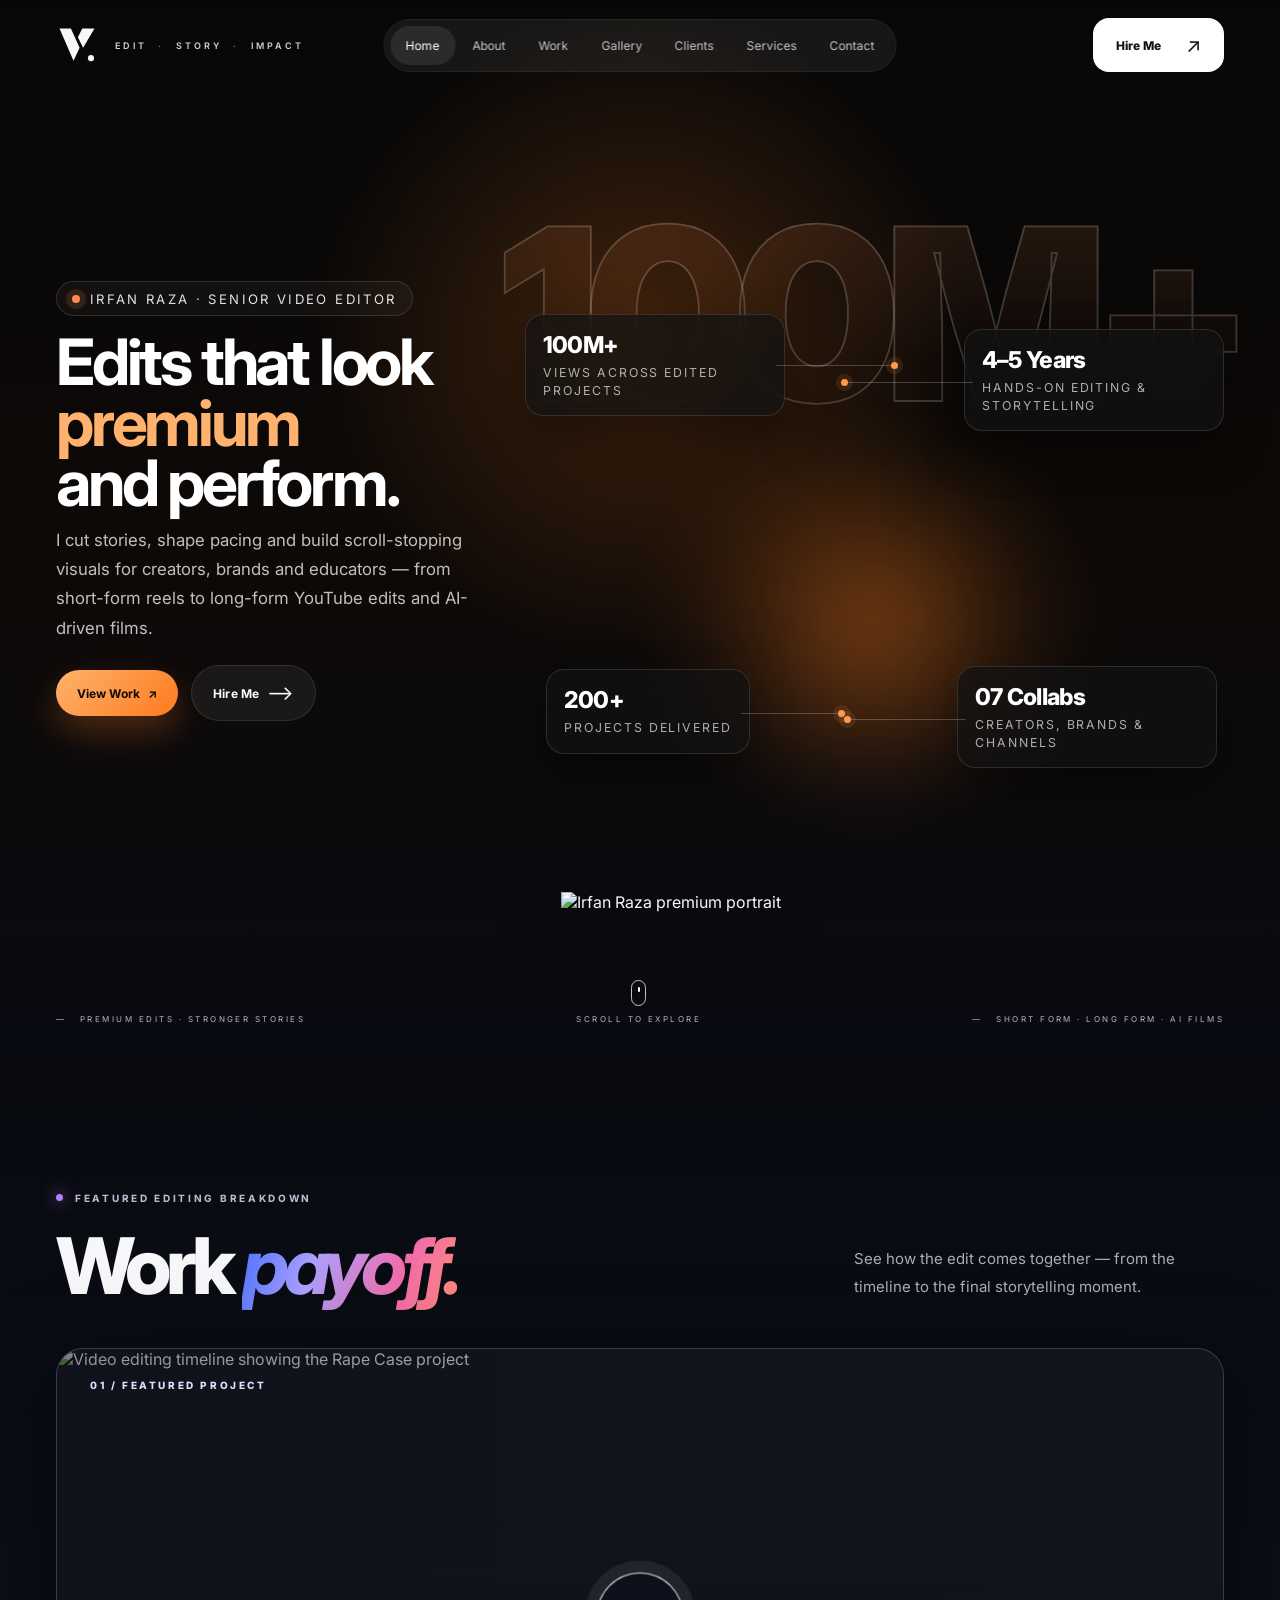
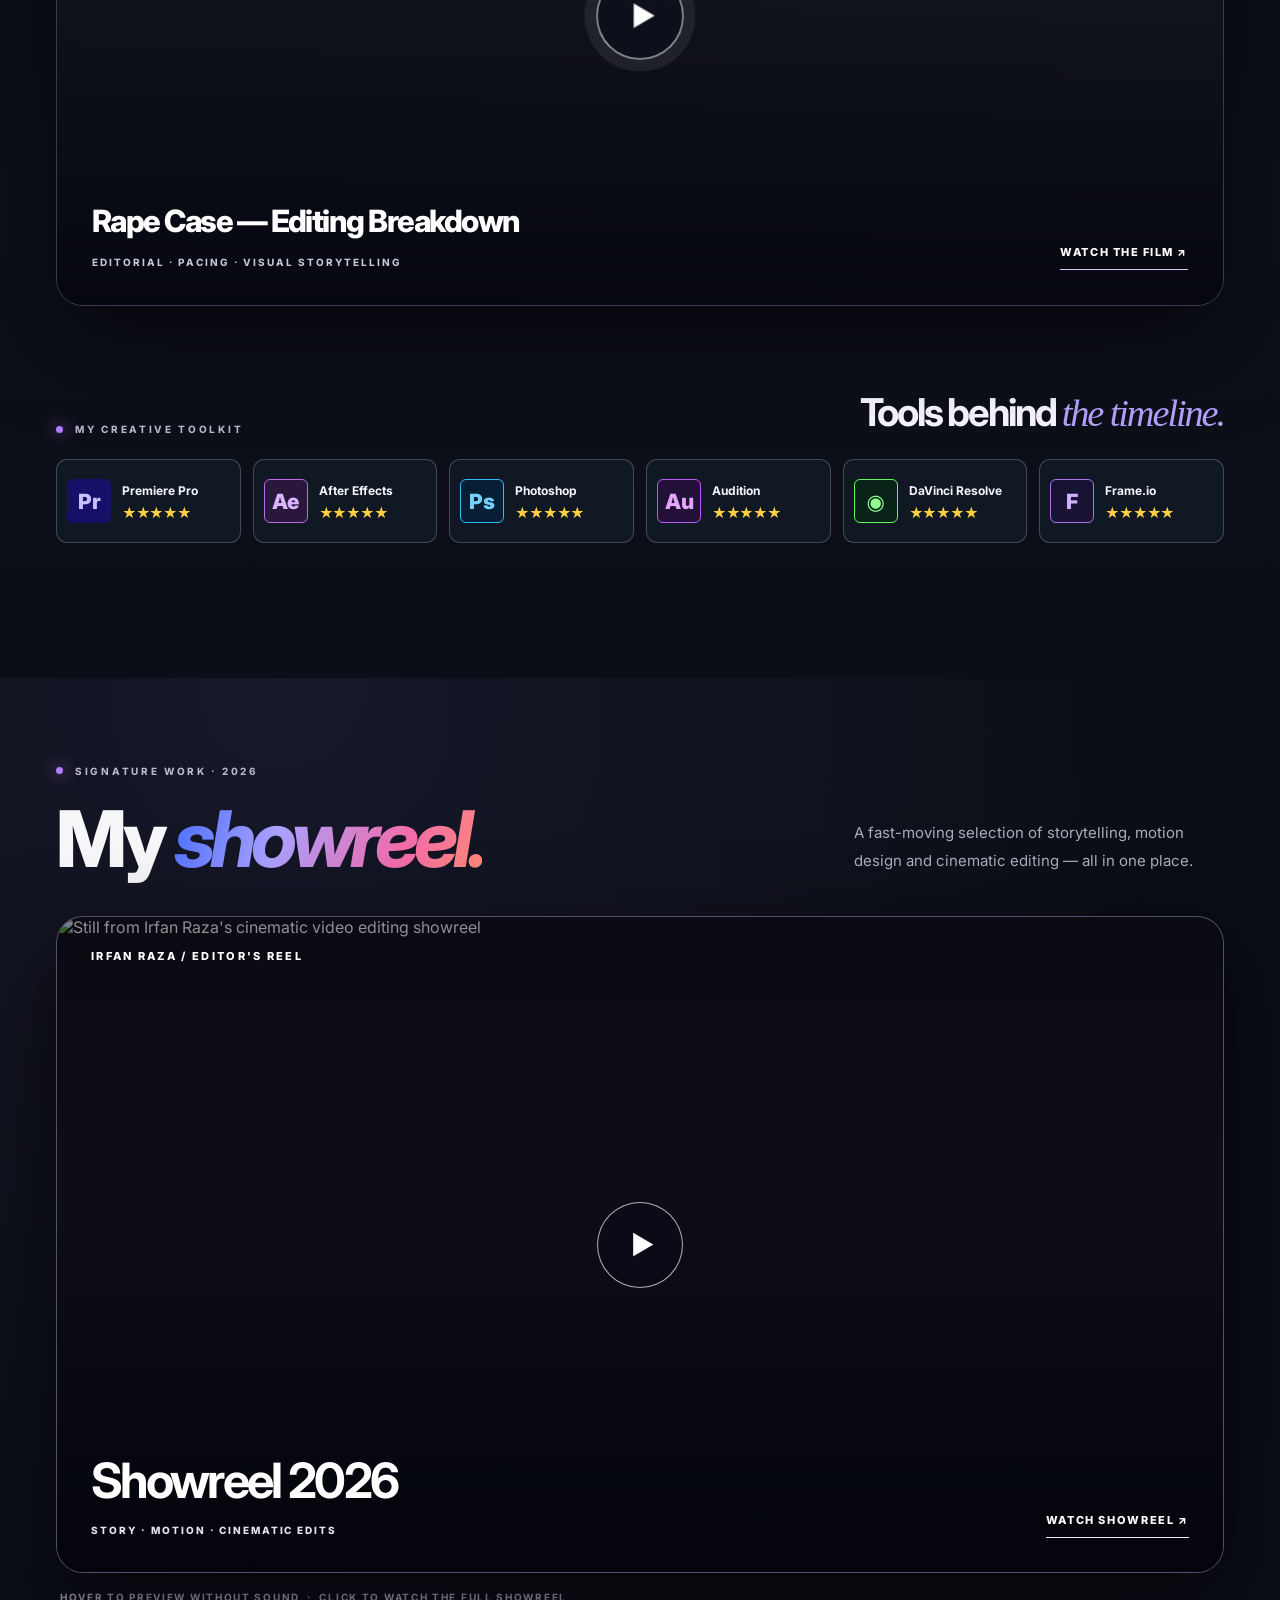
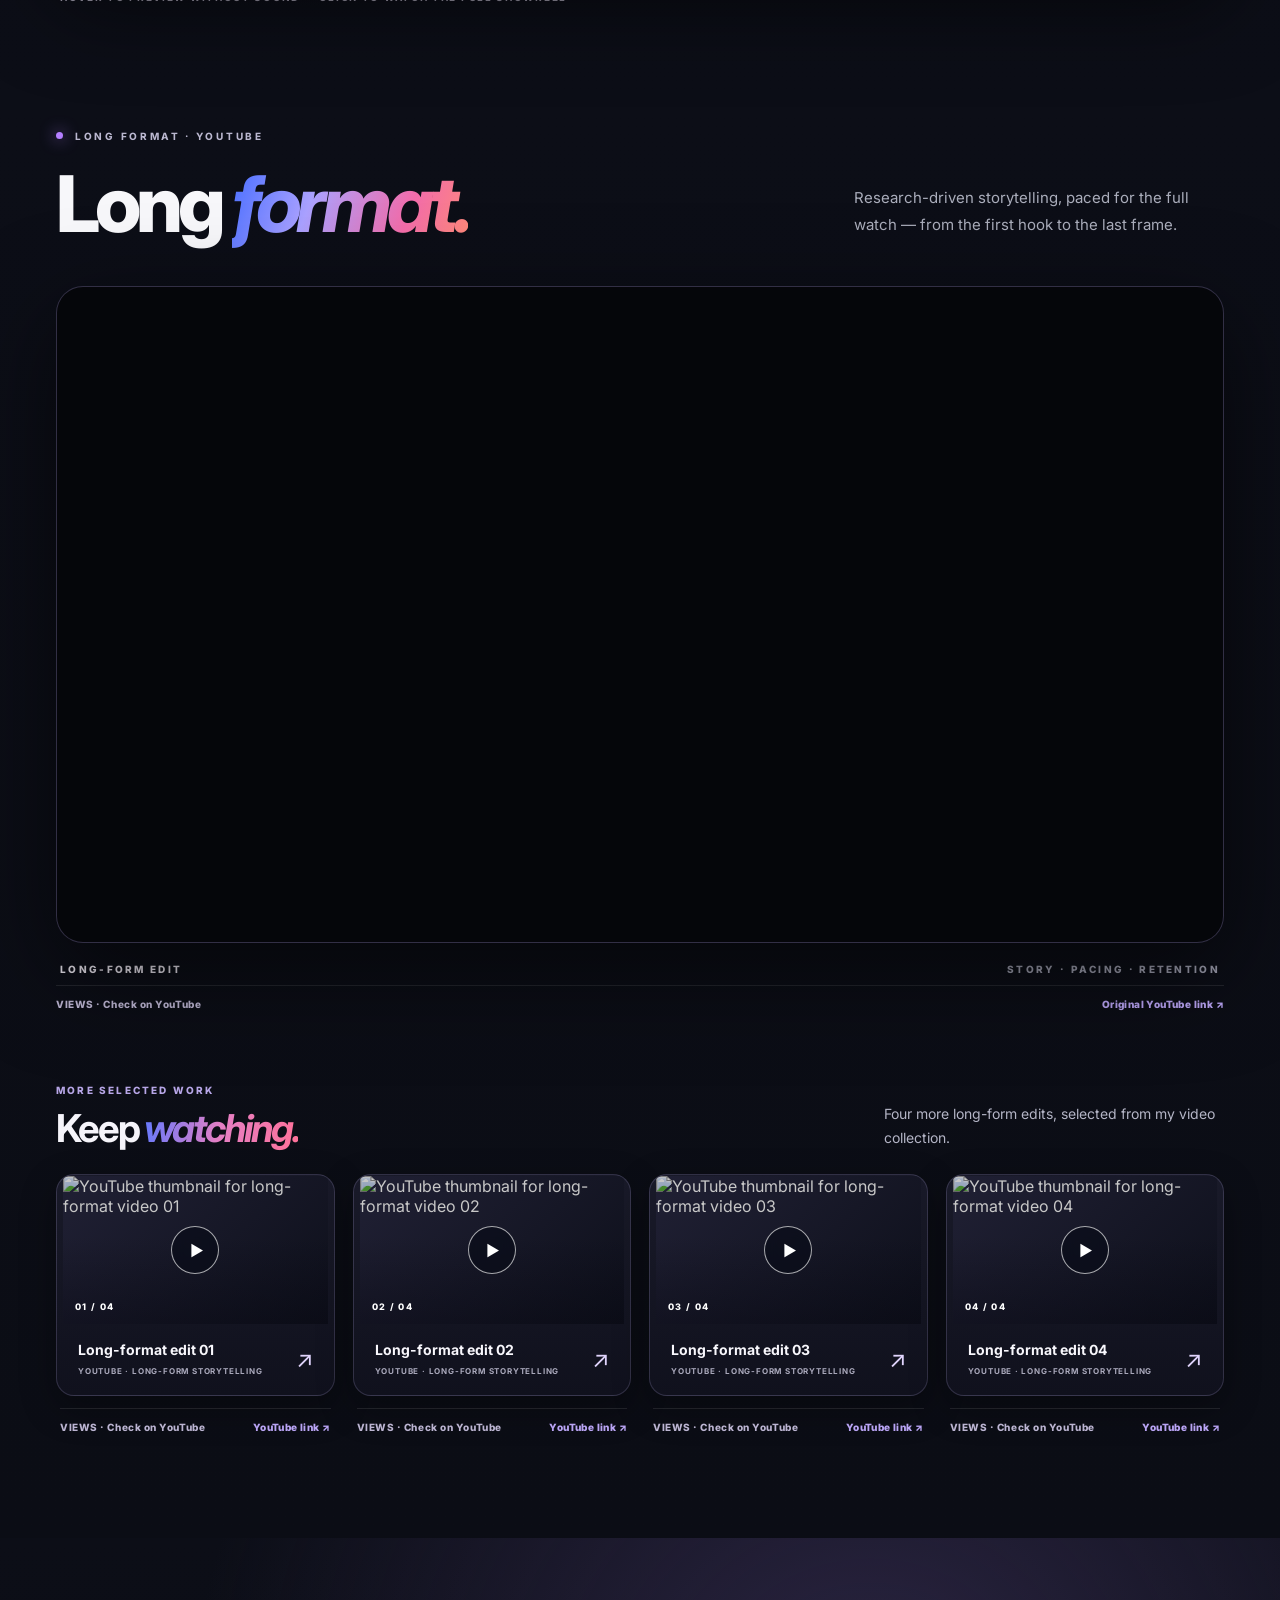
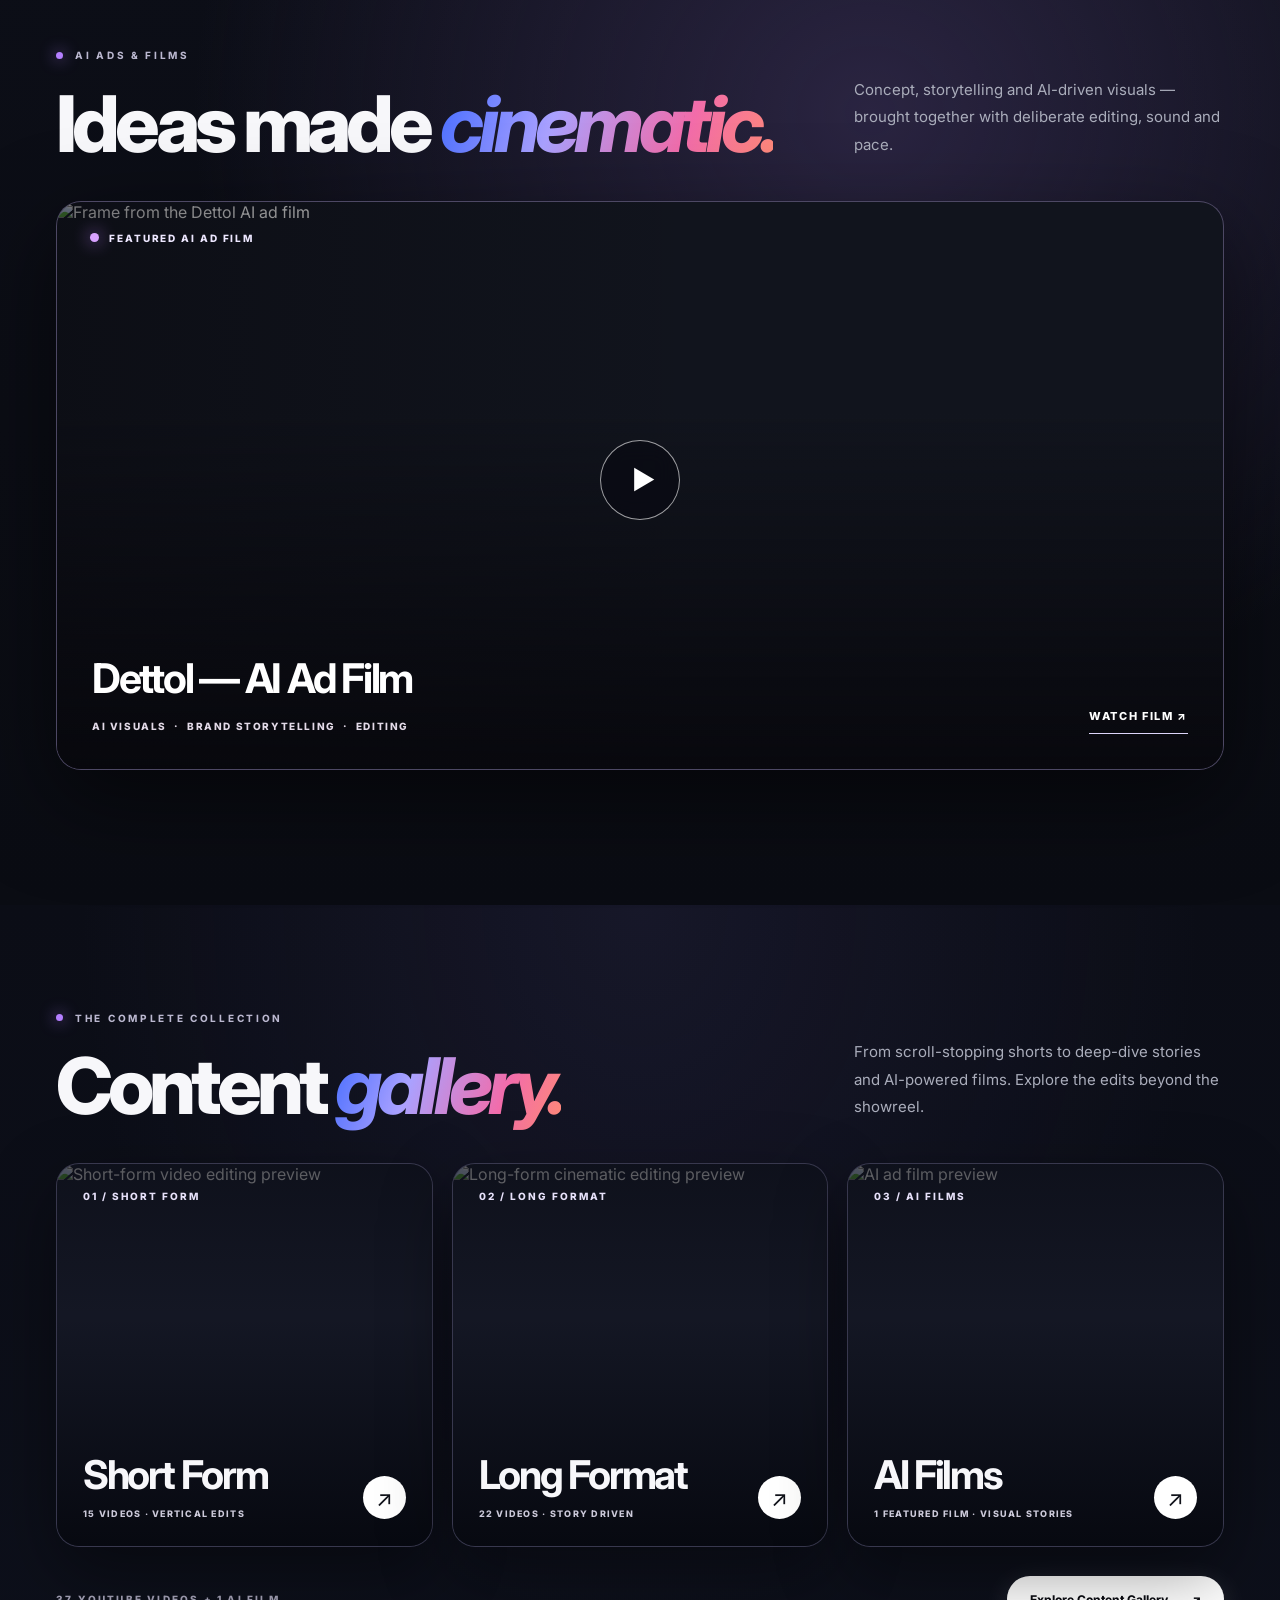
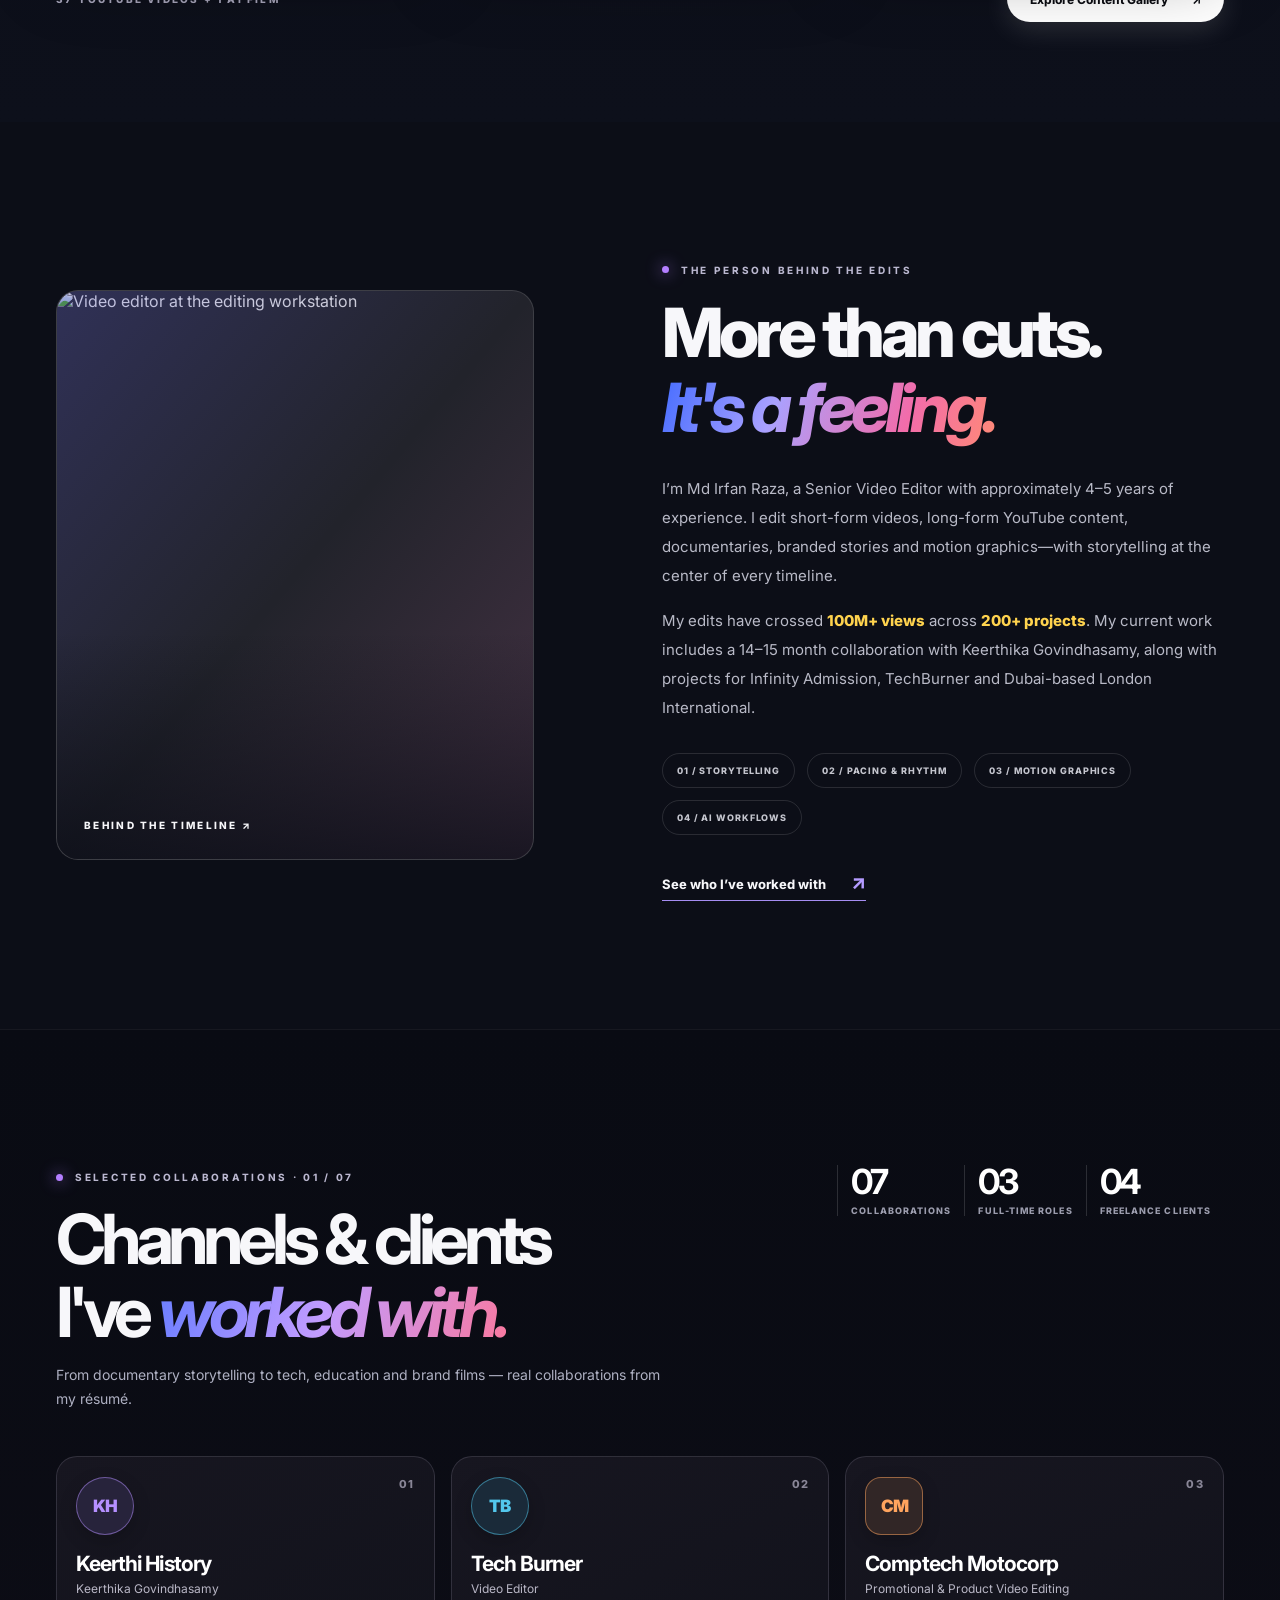
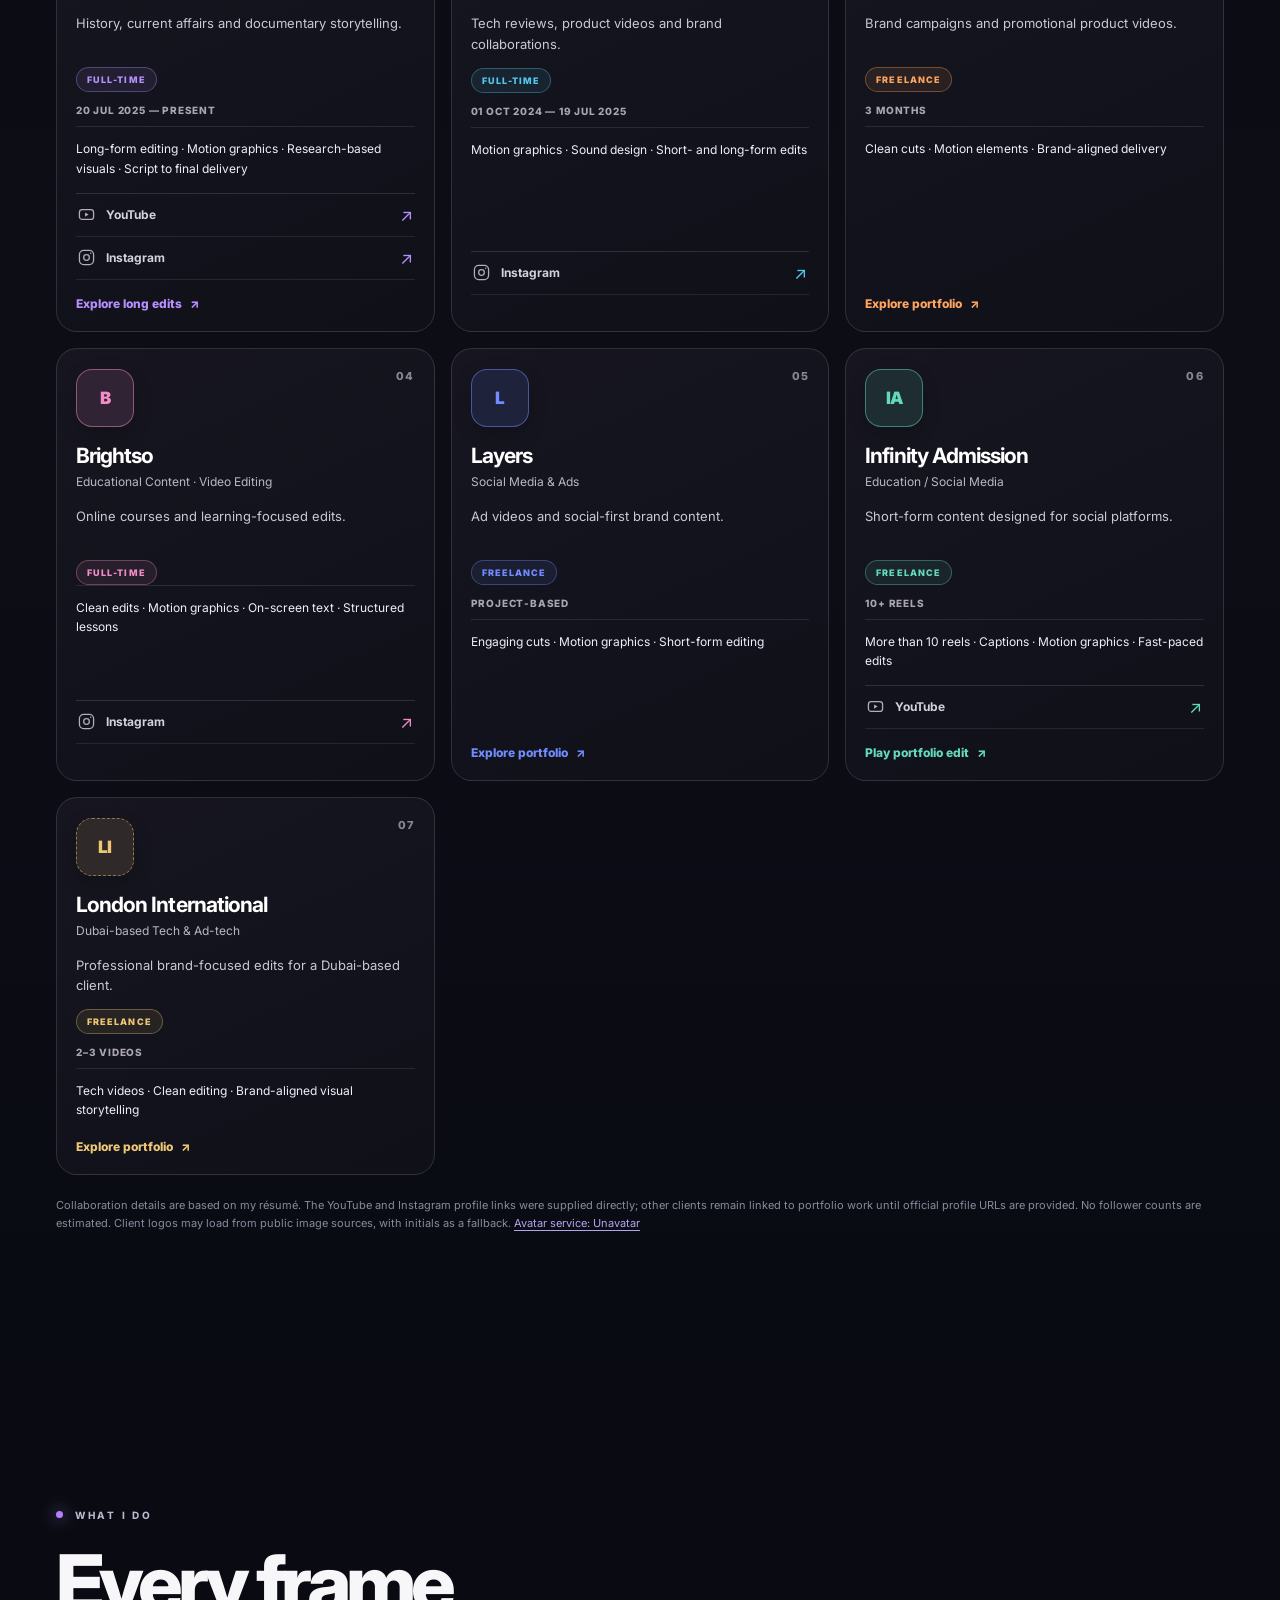
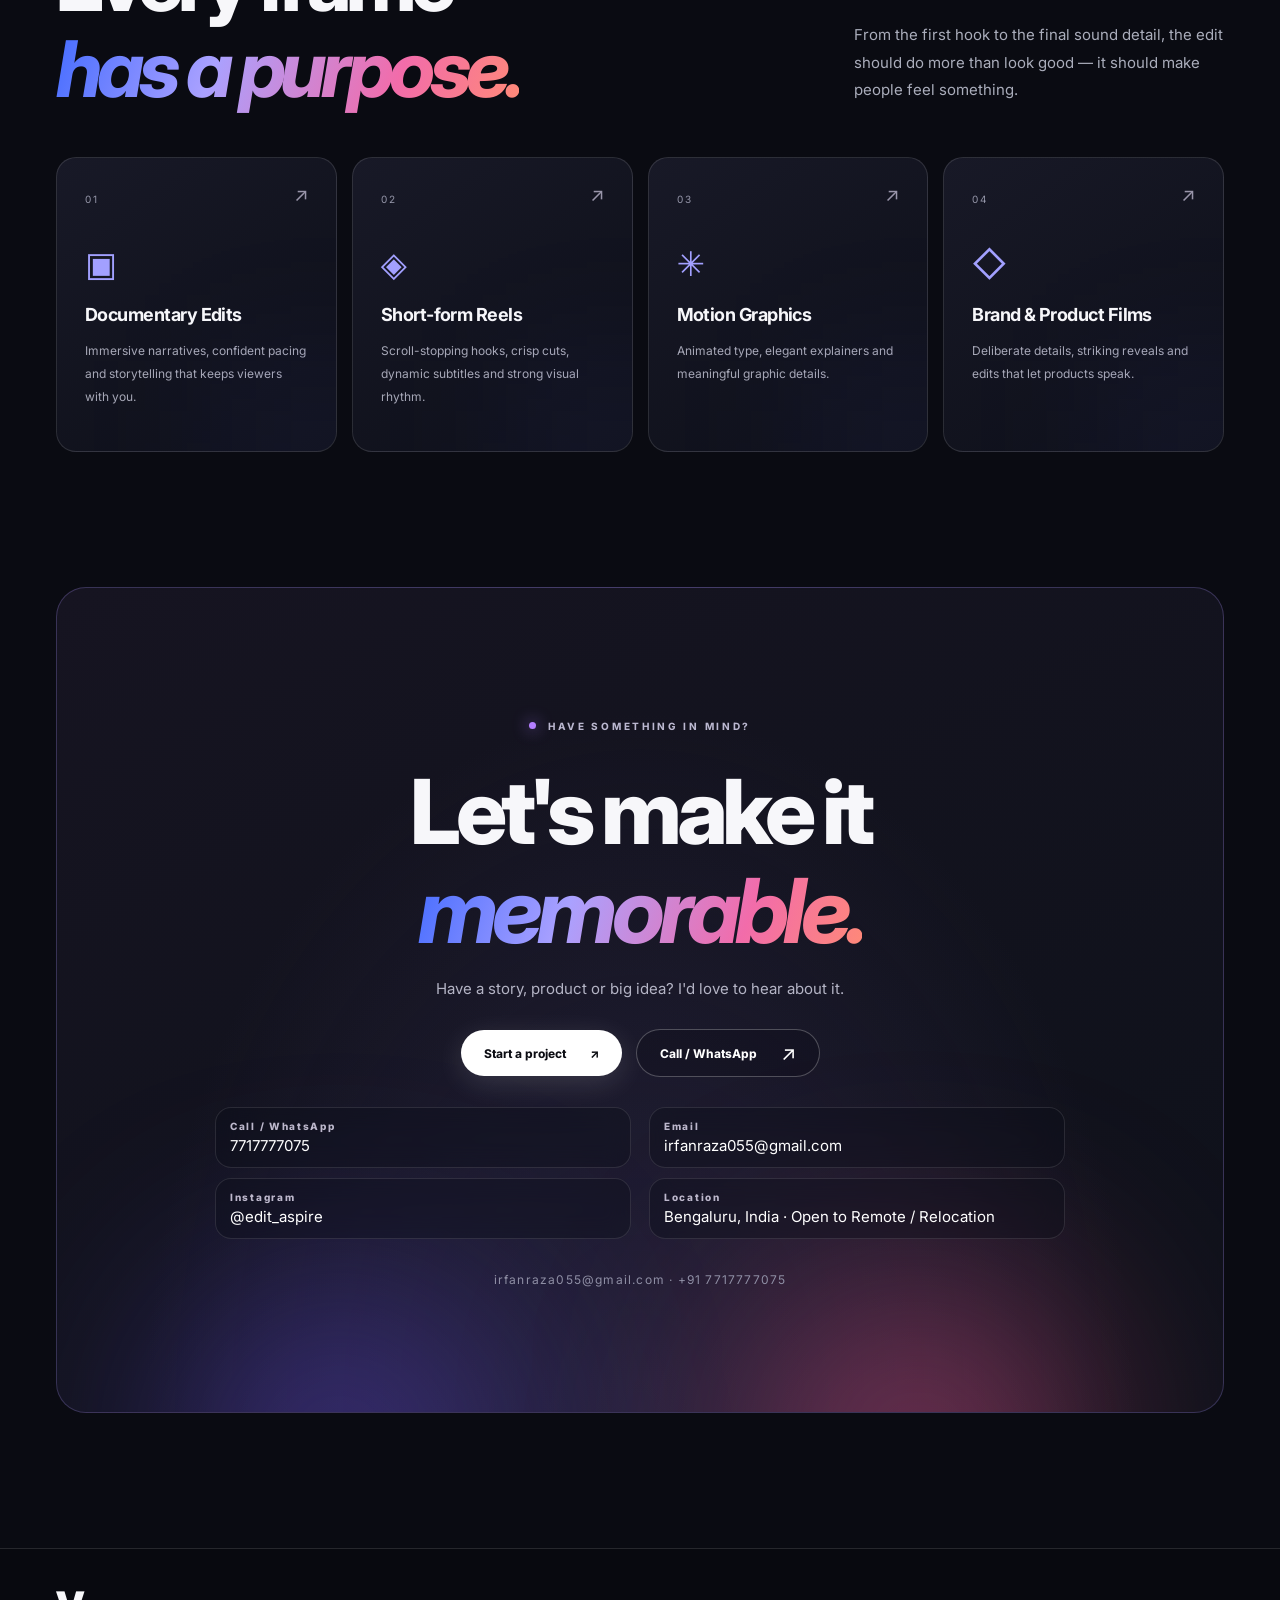
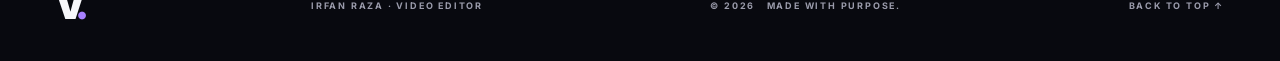
==== index.html @ 8b4704ce "Add files via upload" ====
<!DOCTYPE html>

<html lang="en">
<head>
<meta charset="utf-8"/>
<meta content="width=device-width, initial-scale=1" name="viewport"/>
<meta content="#090b12" name="theme-color"/>
<meta content="Cinematic video editing, powerful storytelling, short-form reels, motion design and product films." name="description"/>
<meta content="website" property="og:type"/>
<meta content="Irfan Raza — Senior Video Editor Portfolio" property="og:title"/>
<meta content="Crafting reels that grab attention. Explore selected edits and let's make something memorable." property="og:description"/>
<meta content="assets/images/social-preview.jpg" property="og:image"/>
<title>Irfan Raza | Senior Video Editor &amp; Motion Designer</title>
<link href="assets/images/favicon.svg" rel="icon" type="image/svg+xml"/>
<link href="https://fonts.googleapis.com" rel="preconnect"/>
<link crossorigin="" href="https://fonts.gstatic.com" rel="preconnect"/>
<link href="https://fonts.googleapis.com/css2?family=DM+Sans:wght@400;500;600;700&amp;family=Inter:wght@400;500;600;700;800;900&amp;display=swap" rel="stylesheet"/>
<link href="styles.css" rel="stylesheet"/>
<script defer="" src="site-config.js"></script>
<script defer="" src="script.js"></script>
<script defer="True" src="youtube-views.js"></script>
<style>
/* --- V15 hero upgrade: reference-inspired animated portrait hero --- */
.hero{position:relative;overflow:hidden;min-height:100svh;background:radial-gradient(circle at 50% 32%, rgba(255,126,31,.22), rgba(255,126,31,0) 34%),linear-gradient(180deg,#070707 0%,#0d0907 55%,#090b12 100%);}
.hero-photo,.hero-wash,.hero-noise,.hero-reels,.hero-chip,.tiny-manifesto,.side-note{display:none!important}
.hero .site-header{position:relative;z-index:20}
.hero-copy{display:none!important}
.hero-spotlight{position:relative;z-index:5;padding:2rem 0 5.25rem}
.hero-spotlight__inner{position:relative;display:grid;grid-template-columns:minmax(290px,430px) minmax(420px,1fr);align-items:end;gap:2rem;min-height:calc(100svh - 110px)}
.hero-spotlight__copy{align-self:center;max-width:430px;padding:1rem 0 3rem;z-index:10}
.hero-spotlight__eyebrow{display:inline-flex;align-items:center;gap:.6rem;padding:.55rem .95rem;border:1px solid rgba(255,255,255,.12);border-radius:999px;background:rgba(255,255,255,.04);backdrop-filter:blur(18px);font-size:.82rem;letter-spacing:.18em;text-transform:uppercase;color:rgba(255,255,255,.88);margin-bottom:1rem}
.hero-spotlight__eyebrow::before{content:'';width:8px;height:8px;border-radius:50%;background:#ff8a4b;box-shadow:0 0 0 6px rgba(255,138,75,.14)}
.hero-spotlight__copy h1{margin:0 0 .8rem;font-size:clamp(2.8rem,5vw,5.7rem);line-height:.94;letter-spacing:-.05em;color:#fff}
.hero-spotlight__copy h1 em{font-style:normal;color:#ffb26d}
.hero-spotlight__copy p{margin:0 0 1.35rem;font-size:1.05rem;line-height:1.75;color:rgba(255,255,255,.74);max-width:40ch}
.hero-spotlight__copy .hero-actions{display:flex;flex-wrap:wrap;gap:.85rem}
.hero-spotlight__copy .btn{display:inline-flex;align-items:center;justify-content:center;gap:.5rem;padding:.95rem 1.3rem;border-radius:999px;text-decoration:none;font-weight:700;letter-spacing:.01em}
.hero-spotlight__copy .btn-primary{background:linear-gradient(135deg,#ffb36b,#ff7a1f);color:#130a03;box-shadow:0 15px 34px rgba(255,126,31,.28)}
.hero-spotlight__copy .btn-secondary{background:rgba(255,255,255,.06);color:#fff;border:1px solid rgba(255,255,255,.1)}
.hero-spotlight__visual{position:relative;min-height:720px;display:flex;align-items:flex-end;justify-content:center}
.hero-spotlight__glow{position:absolute;inset:auto 15% 17% 15%;height:340px;border-radius:50%;background:radial-gradient(circle,rgba(255,126,31,.48),rgba(255,126,31,.12) 45%,rgba(255,126,31,0) 72%);filter:blur(36px);opacity:.95;pointer-events:none}
.hero-spotlight__number{position:absolute;top:2%;left:50%;transform:translateX(-50%);font-size:clamp(6rem,19vw,15rem);font-weight:900;letter-spacing:-.06em;line-height:.9;color:transparent;-webkit-text-stroke:1.8px rgba(255,255,255,.13);text-transform:uppercase;white-space:nowrap;pointer-events:none;user-select:none}
.hero-spotlight__number::after{content:'100M+';position:absolute;inset:0;background:linear-gradient(180deg,rgba(255,138,75,.26),rgba(255,138,75,.02) 72%);-webkit-background-clip:text;background-clip:text;color:transparent;opacity:.48;filter:blur(.2px)}
.hero-portrait-shell{position:relative;width:min(620px,92%);z-index:2;display:flex;justify-content:center;align-items:flex-end;animation:heroFloat 7s ease-in-out infinite;filter:drop-shadow(0 30px 42px rgba(0,0,0,.45))}
.hero-portrait-shell img{display:block;width:100%;height:auto;object-fit:contain}
@keyframes heroFloat{0%,100%{transform:translateY(0)}50%{transform:translateY(-10px)}}
.callout{position:absolute;min-width:200px;max-width:260px;padding:1rem 1.05rem;border:1px solid rgba(255,255,255,.12);border-radius:18px;background:rgba(18,18,18,.72);backdrop-filter:blur(18px);box-shadow:0 20px 45px rgba(0,0,0,.35);opacity:0;transform:translateY(18px) scale(.98);animation:fadeUp .8s forwards;z-index:4}
.callout:nth-of-type(2){animation-delay:.15s}.callout:nth-of-type(3){animation-delay:.3s}.callout:nth-of-type(4){animation-delay:.45s}.callout:nth-of-type(5){animation-delay:.6s}
@keyframes fadeUp{to{opacity:1;transform:translateY(0) scale(1)}}
.callout__value{display:block;font-size:1.45rem;font-weight:800;letter-spacing:-.03em;color:#fff}
.callout__meta{display:block;margin-top:.3rem;font-size:.77rem;line-height:1.45;letter-spacing:.16em;text-transform:uppercase;color:rgba(255,255,255,.66)}
.callout::before,.callout::after{content:'';position:absolute;background:rgba(255,255,255,.22)}
.callout::after{width:7px;height:7px;border-radius:50%;background:#ff9a4d;box-shadow:0 0 0 5px rgba(255,154,77,.12)}
.callout--tl{top:17%;left:1%}.callout--tl::before{height:1px;width:118px;right:-110px;top:50%}.callout--tl::after{right:-114px;top:calc(50% - 3px)}
.callout--tr{top:19%;right:0}.callout--tr::before{height:1px;width:128px;left:-120px;top:52%}.callout--tr::after{left:-124px;top:calc(52% - 3px)}
.callout--bl{bottom:22%;left:4%}.callout--bl::before{height:1px;width:100px;right:-92px;top:52%}.callout--bl::after{right:-96px;top:calc(52% - 3px)}
.callout--br{bottom:20%;right:1%}.callout--br::before{height:1px;width:118px;left:-110px;top:52%}.callout--br::after{left:-114px;top:calc(52% - 3px)}
.hero-footer{position:relative;z-index:15;margin-top:-1rem}
@media (max-width:1100px){
  .hero-spotlight__inner{grid-template-columns:1fr;align-items:start;padding-top:1rem;min-height:auto}
  .hero-spotlight__copy{max-width:none;text-align:center;padding-bottom:0}
  .hero-spotlight__copy p{margin-inline:auto}
  .hero-spotlight__copy .hero-actions{justify-content:center}
  .hero-spotlight__visual{min-height:760px;margin-top:1rem}
  .hero-spotlight__number{top:1%;font-size:min(24vw,9rem)}
  .callout--tl{top:9%;left:2%}.callout--tr{top:10%;right:2%}.callout--bl{bottom:19%;left:2%}.callout--br{bottom:18%;right:2%}
}
@media (max-width:760px){
  .hero{padding-bottom:2rem}
  .hero-spotlight{padding-bottom:2rem}
  .hero-spotlight__copy h1{font-size:clamp(2.4rem,13vw,4rem)}
  .hero-spotlight__visual{min-height:640px}
  .hero-portrait-shell{width:min(470px,100%)}
  .hero-spotlight__number{top:8%;font-size:4.9rem}
  .callout{min-width:148px;max-width:170px;padding:.8rem .85rem;border-radius:14px}
  .callout__value{font-size:1.08rem}.callout__meta{font-size:.62rem;letter-spacing:.12em}
  .callout--tl{top:11%;left:0}.callout--tr{top:11%;right:0}.callout--bl{bottom:19%;left:0}.callout--br{bottom:19%;right:0}
  .callout--tl::before,.callout--tr::before,.callout--bl::before,.callout--br::before{display:none}
  .callout--tl::after,.callout--tr::after,.callout--bl::after,.callout--br::after{display:none}
}
</style>

</head>
<body>
<a class="skip-link" href="#work">Skip to work</a>
<div aria-hidden="true" class="cursor-glow"></div>
<main>

<section aria-labelledby="hero-title" class="hero" id="home">
<div aria-hidden="true" class="hero-photo"></div>
<div aria-hidden="true" class="hero-wash"></div>
<div aria-hidden="true" class="hero-noise"></div>
<header class="site-header wrap">
<a aria-label="Home" class="brand" href="#home">
<svg aria-label="Edit Story Impact logo" height="42" role="img" viewbox="0 0 48 48" width="42"><path d="M4 5h13l10 22-7 15L4 5Zm26 0h14L31 27l-6-12 5-10Z" fill="currentColor"></path><circle cx="40" cy="39" fill="currentColor" r="3.5"></circle></svg>
<span>EDIT <i>·</i> STORY <i>·</i> IMPACT</span>
</a>
<nav aria-label="Main navigation" class="desktop-nav">
<a class="current" href="#home">Home</a><a href="#about">About</a><a href="#work">Work</a><a href="gallery.html">Gallery</a><a href="#clients">Clients</a><a href="#services">Services</a><a href="#contact">Contact</a>
</nav>
<a class="header-cta" href="#contact">Hire Me <span aria-hidden="true">↗</span></a>
<button aria-controls="mobile-nav" aria-expanded="false" aria-label="Open navigation" class="mobile-menu-button" type="button"><span></span><span></span></button>
</header>
<nav aria-label="Mobile navigation" class="mobile-nav" hidden="" id="mobile-nav">
<a href="#home">Home</a><a href="#about">About</a><a href="#work">Work</a><a href="gallery.html">Gallery</a><a href="#clients">Clients</a><a href="#services">Services</a><a href="#contact">Contact</a>
</nav>
<div class="hero-spotlight">
  <div class="hero-spotlight__inner wrap">
    <div class="hero-spotlight__copy">
      <span class="hero-spotlight__eyebrow">Irfan Raza · Senior Video Editor</span>
      <h1 id="hero-title">Edits that look <em>premium</em><br/>and perform.</h1>
      <p>I cut stories, shape pacing and build scroll-stopping visuals for creators, brands and educators — from short-form reels to long-form YouTube edits and AI-driven films.</p>
      <div class="hero-actions">
        <a class="btn btn-primary" href="#work">View Work <span aria-hidden="true">↗</span></a>
        <a class="btn btn-secondary" href="#contact">Hire Me <span aria-hidden="true">⟶</span></a>
      </div>
    </div>
    <div class="hero-spotlight__visual" aria-label="Featured portrait with highlighted stats">
      <div class="hero-spotlight__glow"></div>
      <div class="hero-spotlight__number">100M+</div>
      <article class="callout callout--tl">
        <span class="callout__value">100M+</span>
        <span class="callout__meta">views across edited projects</span>
      </article>
      <article class="callout callout--tr">
        <span class="callout__value">4–5 Years</span>
        <span class="callout__meta">hands-on editing & storytelling</span>
      </article>
      <article class="callout callout--bl">
        <span class="callout__value">200+</span>
        <span class="callout__meta">projects delivered</span>
      </article>
      <article class="callout callout--br">
        <span class="callout__value">07 Collabs</span>
        <span class="callout__meta">creators, brands & channels</span>
      </article>
      <div class="hero-portrait-shell">
        <img alt="Irfan Raza premium portrait" src="assets/images/irfan-hero-cutout.png"/>
      </div>
    </div>
  </div>
</div>
<div class="hero-footer wrap"><span>— &nbsp; PREMIUM EDITS · STRONGER STORIES</span><a aria-label="Scroll to selected work" href="#work"><span aria-hidden="true" class="scroll-mouse"></span>SCROLL TO EXPLORE</a><span>— &nbsp; SHORT FORM · LONG FORM · AI FILMS</span></div>
</section>

<section aria-labelledby="work-title" class="work section-pad" id="work">
<div class="wrap payoff-wrap">
<div class="section-heading payoff-heading"><div><span class="kicker"><span></span> FEATURED EDITING BREAKDOWN</span><h2 id="work-title">Work <em>payoff.</em></h2></div><p>See how the edit comes together — from the timeline to the final storytelling moment.</p></div>
<button aria-label="Watch Rape Case editing breakdown" class="payoff-feature" data-video="5" type="button">
<img alt="Video editing timeline showing the Rape Case project" height="692" loading="lazy" src="assets/images/work-payoff.webp" width="1280"/>
<span aria-hidden="true" class="payoff-shade"></span>
<span aria-hidden="true" class="payoff-index">01 / FEATURED PROJECT</span>
<span aria-hidden="true" class="payoff-play">▶</span>
<span class="payoff-details"><span><strong>Rape Case — Editing Breakdown</strong><small>EDITORIAL · PACING · VISUAL STORYTELLING</small></span><span class="payoff-watch">WATCH THE FILM ↗</span></span>
</button>
</div>
<div aria-labelledby="toolkit-title" class="toolkit wrap">
<div class="toolkit-heading"><span class="kicker"><span></span> MY CREATIVE TOOLKIT</span><h3 id="toolkit-title">Tools behind <em>the timeline.</em></h3></div>
<div class="toolkit-grid">
<div class="tool-card"><span class="tool-icon pr">Pr</span><span class="tool-body"><strong>Premiere Pro</strong><span aria-label="Five stars" class="tool-rating">★★★★★</span></span></div>
<div class="tool-card"><span class="tool-icon ae">Ae</span><span class="tool-body"><strong>After Effects</strong><span aria-label="Five stars" class="tool-rating">★★★★★</span></span></div>
<div class="tool-card"><span class="tool-icon ps">Ps</span><span class="tool-body"><strong>Photoshop</strong><span aria-label="Five stars" class="tool-rating">★★★★★</span></span></div>
<div class="tool-card"><span class="tool-icon au">Au</span><span class="tool-body"><strong>Audition</strong><span aria-label="Five stars" class="tool-rating">★★★★★</span></span></div>
<div class="tool-card"><span class="tool-icon resolve">◉</span><span class="tool-body"><strong>DaVinci Resolve</strong><span aria-label="Five stars" class="tool-rating">★★★★★</span></span></div>
<div class="tool-card"><span class="tool-icon frame">F</span><span class="tool-body"><strong>Frame.io</strong><span aria-label="Five stars" class="tool-rating">★★★★★</span></span></div>
</div>
</div>
</section>
<section aria-labelledby="showreel-title" class="showreel-section section-pad" id="showreel">
<div class="wrap">
<div class="section-heading showreel-heading">
<div><span class="kicker"><span></span> SIGNATURE WORK · 2026</span><h2 id="showreel-title">My <em>showreel.</em></h2></div>
<p>A fast-moving selection of storytelling, motion design and cinematic editing — all in one place.</p>
</div>
<button aria-label="Play Irfan Raza showreel with sound" class="showreel-card" data-video="9" type="button">
<img alt="Still from Irfan Raza's cinematic video editing showreel" height="720" loading="lazy" src="assets/images/irfan-showreel.webp" width="1280"/>
<video aria-hidden="true" class="showreel-preview" loop="" muted="" playsinline="" preload="none"></video>
<span aria-hidden="true" class="showreel-overlay"></span>
<span aria-hidden="true" class="showreel-badge">IRFAN RAZA / EDITOR'S REEL</span>
<span aria-hidden="true" class="showreel-play">▶</span>
<span aria-hidden="true" class="showreel-bottom"><span><strong>Showreel 2026</strong><small>STORY · MOTION · CINEMATIC EDITS</small></span><span class="showreel-cta">WATCH SHOWREEL ↗</span></span>
</button>
<p class="showreel-footnote">HOVER TO PREVIEW WITHOUT SOUND  ·  CLICK TO WATCH THE FULL SHOWREEL</p>
</div>
</section>
<section aria-labelledby="long-format-title" class="long-format" id="long-format">
<div class="wrap">
<div class="section-heading long-heading"><div><span class="kicker"><span></span> LONG FORMAT · YOUTUBE</span><h2 id="long-format-title">Long <em>format.</em></h2></div><p>Research-driven storytelling, paced for the full watch — from the first hook to the last frame.</p></div>
<div class="long-embed">
<iframe allow="accelerometer; autoplay; clipboard-write; encrypted-media; gyroscope; picture-in-picture; web-share" allowfullscreen="" loading="lazy" referrerpolicy="strict-origin-when-cross-origin" src="https://www.youtube-nocookie.com/embed/043qBi8qw-Q?rel=0&amp;modestbranding=1" title="Long format video edit by Irfan Raza"></iframe>
</div>
<p class="long-caption"><span>LONG-FORM EDIT</span><span>STORY · PACING · RETENTION</span></p><div class="video-stats-row featured-video-stats"><span class="video-views" data-view-id="043qBi8qw-Q">VIEWS · Check on YouTube</span><a class="video-original" href="https://youtu.be/043qBi8qw-Q" rel="noopener noreferrer" target="_blank">Original YouTube link ↗</a></div>
<div class="long-more-heading">
<div><span class="long-more-eyebrow">MORE SELECTED WORK</span><h3>Keep <em>watching.</em></h3></div>
<p>Four more long-form edits, selected from my video collection.</p>
</div>
<div aria-label="Four additional long-format YouTube videos" class="long-video-grid">
<article class="long-video-item"><button aria-label="Play long-format video in this portfolio" class="long-video-card" data-home-youtube-id="XsXN_KSTZUE" type="button">
<span class="long-video-art">
<img alt="YouTube thumbnail for long-format video 01" decoding="async" height="360" loading="lazy" src="https://i.ytimg.com/vi/XsXN_KSTZUE/hqdefault.jpg" width="480"/>
<span aria-hidden="true" class="long-video-play">▶</span>
<span aria-hidden="true" class="long-video-count">01 / 04</span>
</span>
<span class="long-video-meta"><span><strong>Long-format edit 01</strong><small>YOUTUBE · LONG-FORM STORYTELLING</small></span><span aria-hidden="true" class="long-video-arrow">↗</span></span>
</button><div class="video-stats-row home-video-stats"><span class="video-views" data-view-id="XsXN_KSTZUE">VIEWS · Check on YouTube</span><a class="video-original" href="https://youtu.be/XsXN_KSTZUE?si=34cjE6gZQpIakSXN" rel="noopener noreferrer" target="_blank">YouTube link ↗</a></div></article>
<article class="long-video-item"><button aria-label="Play long-format video in this portfolio" class="long-video-card" data-home-youtube-id="PtGxCyKWoyc" type="button">
<span class="long-video-art">
<img alt="YouTube thumbnail for long-format video 02" decoding="async" height="360" loading="lazy" src="https://i.ytimg.com/vi/PtGxCyKWoyc/hqdefault.jpg" width="480"/>
<span aria-hidden="true" class="long-video-play">▶</span>
<span aria-hidden="true" class="long-video-count">02 / 04</span>
</span>
<span class="long-video-meta"><span><strong>Long-format edit 02</strong><small>YOUTUBE · LONG-FORM STORYTELLING</small></span><span aria-hidden="true" class="long-video-arrow">↗</span></span>
</button><div class="video-stats-row home-video-stats"><span class="video-views" data-view-id="PtGxCyKWoyc">VIEWS · Check on YouTube</span><a class="video-original" href="https://youtu.be/PtGxCyKWoyc?si=m26o21nENQ-KLZYS" rel="noopener noreferrer" target="_blank">YouTube link ↗</a></div></article>
<article class="long-video-item"><button aria-label="Play long-format video in this portfolio" class="long-video-card" data-home-youtube-id="jSwI1sLjiNo" type="button">
<span class="long-video-art">
<img alt="YouTube thumbnail for long-format video 03" decoding="async" height="360" loading="lazy" src="https://i.ytimg.com/vi/jSwI1sLjiNo/hqdefault.jpg" width="480"/>
<span aria-hidden="true" class="long-video-play">▶</span>
<span aria-hidden="true" class="long-video-count">03 / 04</span>
</span>
<span class="long-video-meta"><span><strong>Long-format edit 03</strong><small>YOUTUBE · LONG-FORM STORYTELLING</small></span><span aria-hidden="true" class="long-video-arrow">↗</span></span>
</button><div class="video-stats-row home-video-stats"><span class="video-views" data-view-id="jSwI1sLjiNo">VIEWS · Check on YouTube</span><a class="video-original" href="https://youtu.be/jSwI1sLjiNo?si=yheXkYUG4ClDoerW" rel="noopener noreferrer" target="_blank">YouTube link ↗</a></div></article>
<article class="long-video-item"><button aria-label="Play long-format video in this portfolio" class="long-video-card" data-home-youtube-id="rPrJmcNbTEM" type="button">
<span class="long-video-art">
<img alt="YouTube thumbnail for long-format video 04" decoding="async" height="360" loading="lazy" src="https://i.ytimg.com/vi/rPrJmcNbTEM/hqdefault.jpg" width="480"/>
<span aria-hidden="true" class="long-video-play">▶</span>
<span aria-hidden="true" class="long-video-count">04 / 04</span>
</span>
<span class="long-video-meta"><span><strong>Long-format edit 04</strong><small>YOUTUBE · LONG-FORM STORYTELLING</small></span><span aria-hidden="true" class="long-video-arrow">↗</span></span>
</button><div class="video-stats-row home-video-stats"><span class="video-views" data-view-id="rPrJmcNbTEM">VIEWS · Check on YouTube</span><a class="video-original" href="https://youtu.be/rPrJmcNbTEM?si=DePfkgwg2VWUBhw2" rel="noopener noreferrer" target="_blank">YouTube link ↗</a></div></article>
</div>
</div>
</section>
<section aria-labelledby="ai-films-title" class="ai-films section-pad" id="ai-films">
<div class="wrap">
<div class="section-heading ai-heading"><div><span class="kicker"><span></span> AI ADS &amp; FILMS</span><h2 id="ai-films-title">Ideas made <em>cinematic.</em></h2></div><p>Concept, storytelling and AI-driven visuals — brought together with deliberate editing, sound and pace.</p></div>
<button aria-label="Watch Dettol AI ad film" class="ai-film-card" data-video="6" type="button">
<img alt="Frame from the Dettol AI ad film" height="675" loading="lazy" src="assets/images/dettol-ai-ad.webp" width="1200"/>
<video aria-hidden="true" class="ai-film-preview" loop="" muted="" playsinline="" poster="assets/images/dettol-ai-ad.webp" preload="none"></video>
<span aria-hidden="true" class="ai-film-vignette"></span>
<span aria-hidden="true" class="ai-film-label"><span class="ai-film-dot"></span> FEATURED AI AD FILM</span>
<span aria-hidden="true" class="ai-film-play">▶</span>
<span class="ai-film-caption"><span><strong>Dettol — AI Ad Film</strong><small>AI VISUALS  ·  BRAND STORYTELLING  ·  EDITING</small></span><span class="ai-film-watch">WATCH FILM ↗</span></span>
</button>
</div>
</section>
<!-- V10: Content Gallery entry point. All earlier sections remain unchanged. -->
<section aria-labelledby="gallery-teaser-title" class="gallery-teaser section-pad" id="content-gallery">
<div class="wrap">
<div class="section-heading gallery-teaser-heading">
<div><span class="kicker"><span></span> THE COMPLETE COLLECTION</span><h2 id="gallery-teaser-title">Content <em>gallery.</em></h2></div>
<p>From scroll-stopping shorts to deep-dive stories and AI-powered films. Explore the edits beyond the showreel.</p>
</div>
<div class="gallery-teaser-grid">
<a aria-label="Open Short Form gallery with 15 videos" class="gallery-teaser-card teaser-short" href="gallery.html#short-form">
<img alt="Short-form video editing preview" height="960" loading="lazy" src="assets/images/chandrasekhar-preview.webp" width="540"/>
<span class="gallery-teaser-index">01 / SHORT FORM</span>
<span class="gallery-teaser-bottom"><span><strong>Short Form</strong><small>15 VIDEOS · VERTICAL EDITS</small></span><span aria-hidden="true" class="gallery-teaser-arrow">↗</span></span>
</a>
<a aria-label="Open Long Format gallery with 22 videos" class="gallery-teaser-card teaser-long" href="gallery.html#long-form">
<img alt="Long-form cinematic editing preview" height="720" loading="lazy" src="assets/images/irfan-showreel.webp" width="1280"/>
<span class="gallery-teaser-index">02 / LONG FORMAT</span>
<span class="gallery-teaser-bottom"><span><strong>Long Format</strong><small>22 VIDEOS · STORY DRIVEN</small></span><span aria-hidden="true" class="gallery-teaser-arrow">↗</span></span>
</a>
<a aria-label="Open AI Films gallery" class="gallery-teaser-card teaser-ai" href="gallery.html#ai-films-gallery">
<img alt="AI ad film preview" height="675" loading="lazy" src="assets/images/dettol-ai-ad.webp" width="1200"/>
<span class="gallery-teaser-index">03 / AI FILMS</span>
<span class="gallery-teaser-bottom"><span><strong>AI Films</strong><small>1 FEATURED FILM · VISUAL STORIES</small></span><span aria-hidden="true" class="gallery-teaser-arrow">↗</span></span>
</a>
</div>
<div class="gallery-teaser-action"><span>37 YOUTUBE VIDEOS + 1 AI FILM</span><a class="btn btn-primary" href="gallery.html">Explore Content Gallery <span aria-hidden="true">↗</span></a></div>
</div>
</section>
<section aria-labelledby="about-title" class="about section-pad" id="about">
<div class="wrap about-layout"><div class="about-portrait"><img alt="Video editor at the editing workstation" loading="lazy" src="assets/images/editor.webp"/><span class="portrait-caption">BEHIND THE TIMELINE ↗</span></div><div class="about-copy"><span class="kicker"><span></span> THE PERSON BEHIND THE EDITS</span><h2 id="about-title">More than cuts.<br/><em>It's a feeling.</em></h2><p>I’m Md Irfan Raza, a Senior Video Editor with approximately 4–5 years of experience. I edit short-form videos, long-form YouTube content, documentaries, branded stories and motion graphics—with storytelling at the center of every timeline.</p><p>My edits have crossed <strong class="about-highlight">100M+ views</strong> across <strong class="about-highlight">200+ projects</strong>. My current work includes a 14–15 month collaboration with Keerthika Govindhasamy, along with projects for Infinity Admission, TechBurner and Dubai-based London International.</p><div class="about-tags"><span>01 / STORYTELLING</span><span>02 / PACING &amp; RHYTHM</span><span>03 / MOTION GRAPHICS</span><span>04 / AI WORKFLOWS</span></div><a class="text-link" href="#clients">See who I’ve worked with <span>↗</span></a></div></div>
</section>

<!-- V12: Verified résumé-based client and channel cards. No invented reach figures. -->
<section aria-labelledby="clients-title" class="clients section-pad" id="clients">
<div class="wrap">
<div class="clients-intro">
<div><span class="kicker"><span></span> SELECTED COLLABORATIONS · 01 / 07</span>
<h2 id="clients-title">Channels &amp; clients<br/>I've <em>worked with.</em></h2>
<p>From documentary storytelling to tech, education and brand films — real collaborations from my résumé.</p>
</div>
<div aria-label="Experience summary" class="client-highlights">
<span><strong>07</strong><small>COLLABORATIONS</small></span>
<span><strong>03</strong><small>FULL-TIME ROLES</small></span>
<span><strong>04</strong><small>FREELANCE CLIENTS</small></span>
</div>
</div>
<div class="client-grid"><article class="client-card client-violet client-card--social">
<div class="client-card-top"><a aria-label="Open Keerthi History YouTube profile (opens in new tab)" class="client-logo-link" href="https://www.youtube.com/@KeerthikaGovindhasamy" rel="noopener noreferrer" target="_blank"><span aria-label="YouTube channel avatar" class="client-logo client-logo--avatar"><span aria-hidden="true" class="client-logo-initials">KH</span><img alt="Keerthi History logo" decoding="async" loading="lazy" referrerpolicy="no-referrer" src="https://unavatar.io/youtube/UCK-HHyVCfKYzhxVOJgBt73w?fallback=false&amp;size=160"/></span></a><span class="client-number">01</span></div>
<h3><a class="client-name-link" href="https://www.youtube.com/@KeerthikaGovindhasamy" rel="noopener noreferrer" target="_blank">Keerthi History</a></h3>
<p class="client-role">Keerthika Govindhasamy</p>
<p class="client-description">History, current affairs and documentary storytelling.</p>
<span class="client-type">FULL-TIME</span>
<div class="client-date">20 JUL 2025 — PRESENT</div>
<p class="client-scope">Long-form editing · Motion graphics · Research-based visuals · Script to final delivery</p>
<div aria-label="Keerthi History social profiles" class="client-socials"><a aria-label="Open Keerthi History on YouTube (opens in new tab)" class="client-social-link" href="https://www.youtube.com/@KeerthikaGovindhasamy" rel="noopener noreferrer" target="_blank"><svg aria-hidden="true" fill="none" focusable="false" stroke="currentColor" stroke-linecap="round" stroke-linejoin="round" stroke-width="1.8" viewbox="0 0 24 24"><rect height="14" rx="4" width="20" x="2" y="5"></rect><path d="m10 9 5 3-5 3V9Z" fill="currentColor" stroke="none"></path></svg><span class="client-social-label">YouTube</span><span aria-hidden="true" class="client-social-arrow">↗</span></a><a aria-label="Open Keerthi History on Instagram (opens in new tab)" class="client-social-link" href="https://www.instagram.com/keerthi/?hl=en" rel="noopener noreferrer" target="_blank"><svg aria-hidden="true" fill="none" focusable="false" stroke="currentColor" stroke-linecap="round" stroke-linejoin="round" stroke-width="1.8" viewbox="0 0 24 24"><rect height="20" rx="6" width="20" x="2" y="2"></rect><circle cx="12" cy="12" r="4"></circle><circle cx="18" cy="6" fill="currentColor" r="1" stroke="none"></circle></svg><span class="client-social-label">Instagram</span><span aria-hidden="true" class="client-social-arrow">↗</span></a></div><div class="client-card-foot"><a class="client-action" href="gallery.html#long-form">Explore long edits <span aria-hidden="true">↗</span></a></div>
</article><article class="client-card client-cyan client-card--social">
<div class="client-card-top"><a aria-label="Open Tech Burner Instagram profile (opens in new tab)" class="client-logo-link" href="https://www.instagram.com/techburner/?hl=en" rel="noopener noreferrer" target="_blank"><span aria-label="YouTube channel avatar" class="client-logo client-logo--avatar"><span aria-hidden="true" class="client-logo-initials">TB</span><img alt="Tech Burner logo" decoding="async" loading="lazy" referrerpolicy="no-referrer" src="https://unavatar.io/youtube/UCXUJJNoP1QupwsYIWFXmsZg?fallback=false&amp;size=160"/></span></a><span class="client-number">02</span></div>
<h3><a class="client-name-link" href="https://www.instagram.com/techburner/?hl=en" rel="noopener noreferrer" target="_blank">Tech Burner</a></h3>
<p class="client-role">Video Editor</p>
<p class="client-description">Tech reviews, product videos and brand collaborations.</p>
<span class="client-type">FULL-TIME</span>
<div class="client-date">01 OCT 2024 — 19 JUL 2025</div>
<p class="client-scope">Motion graphics · Sound design · Short- and long-form edits</p>
<div aria-label="Tech Burner social profiles" class="client-socials"><a aria-label="Open Tech Burner on Instagram (opens in new tab)" class="client-social-link" href="https://www.instagram.com/techburner/?hl=en" rel="noopener noreferrer" target="_blank"><svg aria-hidden="true" fill="none" focusable="false" stroke="currentColor" stroke-linecap="round" stroke-linejoin="round" stroke-width="1.8" viewbox="0 0 24 24"><rect height="20" rx="6" width="20" x="2" y="2"></rect><circle cx="12" cy="12" r="4"></circle><circle cx="18" cy="6" fill="currentColor" r="1" stroke="none"></circle></svg><span class="client-social-label">Instagram</span><span aria-hidden="true" class="client-social-arrow">↗</span></a></div>
</article><article class="client-card client-orange">
<div class="client-card-top"><span aria-label="Comptech brand symbol" class="client-logo client-logo--brand"><span aria-hidden="true" class="client-logo-initials">CM</span><img alt="Comptech Motocorp logo" data-alternative="https://unavatar.io/domain/comptechmotocorp.com?fallback=false&amp;size=160" decoding="async" loading="lazy" referrerpolicy="no-referrer" src="https://media.licdn.com/dms/image/v2/D4D22AQHsuajlnUG9JQ/feedshare-shrink_800/feedshare-shrink_800/0/1699691387078?e=2147483647&amp;t=XLwf77TLB-PxleeRw7WoXUt7fev-OE7nugG23u4hFhg&amp;v=beta"/></span><span class="client-number">03</span></div>
<h3>Comptech Motocorp</h3>
<p class="client-role">Promotional &amp; Product Video Editing</p>
<p class="client-description">Brand campaigns and promotional product videos.</p>
<span class="client-type">FREELANCE</span>
<div class="client-date">3 MONTHS</div>
<p class="client-scope">Clean cuts · Motion elements · Brand-aligned delivery</p>
<div class="client-card-foot"><a class="client-action" href="gallery.html">Explore portfolio <span aria-hidden="true">↗</span></a></div>
</article><article class="client-card client-pink client-card--social">
<div class="client-card-top"><a aria-label="Open Brightso Instagram profile (opens in new tab)" class="client-logo-link" href="https://www.instagram.com/brightso.now/?hl=en" rel="noopener noreferrer" target="_blank"><span aria-label="Brightso official brand logo" class="client-logo client-logo--brand"><span aria-hidden="true" class="client-logo-initials">B</span><img alt="Brightso logo" decoding="async" loading="lazy" referrerpolicy="no-referrer" src="https://tagmango.com/staticassets/-brightso-logo-f8316183bf4a698dbb7622be76d92e2d.png"/></span></a><span class="client-number">04</span></div>
<h3><a class="client-name-link" href="https://www.instagram.com/brightso.now/?hl=en" rel="noopener noreferrer" target="_blank">Brightso</a></h3>
<p class="client-role">Educational Content · Video Editing</p>
<p class="client-description">Online courses and learning-focused edits.</p>
<span class="client-type">FULL-TIME</span>

<p class="client-scope">Clean edits · Motion graphics · On-screen text · Structured lessons</p>
<div aria-label="Brightso social profiles" class="client-socials"><a aria-label="Open Brightso on Instagram (opens in new tab)" class="client-social-link" href="https://www.instagram.com/brightso.now/?hl=en" rel="noopener noreferrer" target="_blank"><svg aria-hidden="true" fill="none" focusable="false" stroke="currentColor" stroke-linecap="round" stroke-linejoin="round" stroke-width="1.8" viewbox="0 0 24 24"><rect height="20" rx="6" width="20" x="2" y="2"></rect><circle cx="12" cy="12" r="4"></circle><circle cx="18" cy="6" fill="currentColor" r="1" stroke="none"></circle></svg><span class="client-social-label">Instagram</span><span aria-hidden="true" class="client-social-arrow">↗</span></a></div>
</article><article class="client-card client-blue">
<div class="client-card-top"><span aria-label="Layers brand logo" class="client-logo client-logo--brand"><span aria-hidden="true" class="client-logo-initials">L</span><img alt="Layers logo" data-alternative="https://unavatar.io/domain/layers.shop?fallback=false&amp;size=160" decoding="async" loading="lazy" referrerpolicy="no-referrer" src="https://erp.adgully.com/artical_image/97484d98607b17b21716f1c936da08d0.jpeg"/></span><span class="client-number">05</span></div>
<h3>Layers</h3>
<p class="client-role">Social Media &amp; Ads</p>
<p class="client-description">Ad videos and social-first brand content.</p>
<span class="client-type">FREELANCE</span>
<div class="client-date">PROJECT-BASED</div>
<p class="client-scope">Engaging cuts · Motion graphics · Short-form editing</p>
<div class="client-card-foot"><a class="client-action" href="gallery.html">Explore portfolio <span aria-hidden="true">↗</span></a></div>
</article><article class="client-card client-mint client-card--social">
<div class="client-card-top"><a aria-label="Open Infinity Admission YouTube profile (opens in new tab)" class="client-logo-link" href="https://www.youtube.com/@InfinityAdmissions" rel="noopener noreferrer" target="_blank"><span aria-label="Infinity Admission brand icon from portfolio video" class="client-logo client-logo--brand"><span aria-hidden="true" class="client-logo-initials">IA</span><img alt="Infinity Admission logo" decoding="async" loading="lazy" referrerpolicy="no-referrer" src="assets/logos/infinity-admission-from-video.webp"/></span></a><span class="client-number">06</span></div>
<h3><a class="client-name-link" href="https://www.youtube.com/@InfinityAdmissions" rel="noopener noreferrer" target="_blank">Infinity Admission</a></h3>
<p class="client-role">Education / Social Media</p>
<p class="client-description">Short-form content designed for social platforms.</p>
<span class="client-type">FREELANCE</span>
<div class="client-date">10+ REELS</div>
<p class="client-scope">More than 10 reels · Captions · Motion graphics · Fast-paced edits</p>
<div aria-label="Infinity Admission social profiles" class="client-socials"><a aria-label="Open Infinity Admission on YouTube (opens in new tab)" class="client-social-link" href="https://www.youtube.com/@InfinityAdmissions" rel="noopener noreferrer" target="_blank"><svg aria-hidden="true" fill="none" focusable="false" stroke="currentColor" stroke-linecap="round" stroke-linejoin="round" stroke-width="1.8" viewbox="0 0 24 24"><rect height="14" rx="4" width="20" x="2" y="5"></rect><path d="m10 9 5 3-5 3V9Z" fill="currentColor" stroke="none"></path></svg><span class="client-social-label">YouTube</span><span aria-hidden="true" class="client-social-arrow">↗</span></a></div><div class="client-card-foot"><button class="client-action" data-video="8" type="button">Play portfolio edit <span aria-hidden="true">↗</span></button></div>
</article><article class="client-card client-yellow">
<div class="client-card-top"><span aria-label="Logo not confirmed; branded initials displayed" class="client-logo client-logo--placeholder"><span aria-hidden="true" class="client-logo-initials">LI</span></span><span class="client-number">07</span></div>
<h3>London International</h3>
<p class="client-role">Dubai-based Tech &amp; Ad-tech</p>
<p class="client-description">Professional brand-focused edits for a Dubai-based client.</p>
<span class="client-type">FREELANCE</span>
<div class="client-date">2–3 VIDEOS</div>
<p class="client-scope">Tech videos · Clean editing · Brand-aligned visual storytelling</p>
<div class="client-card-foot"><a class="client-action" href="gallery.html">Explore portfolio <span aria-hidden="true">↗</span></a></div>
</article></div>
<p class="clients-footnote">Collaboration details are based on my résumé. The YouTube and Instagram profile links were supplied directly; other clients remain linked to portfolio work until official profile URLs are provided. No follower counts are estimated. Client logos may load from public image sources, with initials as a fallback. <a href="https://unavatar.io" rel="noopener noreferrer" target="_blank">Avatar service: Unavatar</a></p>
</div>
</section>
<section aria-labelledby="services-title" class="services section-pad" id="services"><div class="wrap"><div class="section-heading"><div><span class="kicker"><span></span> WHAT I DO</span><h2 id="services-title">Every frame<br/><em>has a purpose.</em></h2></div><p>From the first hook to the final sound detail, the edit should do more than look good — it should make people feel something.</p></div><div class="services-grid"><article class="service"><span class="service-number">01</span><span class="service-icon">▣</span><h3>Documentary Edits</h3><p>Immersive narratives, confident pacing and storytelling that keeps viewers with you.</p><span class="service-arrow">↗</span></article><article class="service"><span class="service-number">02</span><span class="service-icon">◈</span><h3>Short-form Reels</h3><p>Scroll-stopping hooks, crisp cuts, dynamic subtitles and strong visual rhythm.</p><span class="service-arrow">↗</span></article><article class="service"><span class="service-number">03</span><span class="service-icon">✳</span><h3>Motion Graphics</h3><p>Animated type, elegant explainers and meaningful graphic details.</p><span class="service-arrow">↗</span></article><article class="service"><span class="service-number">04</span><span class="service-icon">◇</span><h3>Brand &amp; Product Films</h3><p>Deliberate details, striking reveals and edits that let products speak.</p><span class="service-arrow">↗</span></article></div></div></section>
<section aria-labelledby="contact-title" class="contact section-pad" id="contact"><div class="wrap contact-panel"><div aria-hidden="true" class="contact-orb"></div><span class="kicker"><span></span> HAVE SOMETHING IN MIND?</span><h2 id="contact-title">Let's make it<br/><em>memorable.</em></h2><p>Have a story, product or big idea? I'd love to hear about it.</p><div class="contact-actions"><a class="btn btn-primary" href="mailto:irfanraza055@gmail.com" id="email-link">Start a project <span aria-hidden="true">↗</span></a><a class="btn btn-secondary" href="tel:+917717777075" id="phone-link">Call / WhatsApp <span aria-hidden="true">↗</span></a></div> <ul aria-label="Quick contact information" class="hero-meta">
<li><strong>Call / WhatsApp</strong><a href="tel:+917717777075">7717777075</a></li>
<li><strong>Email</strong><a href="mailto:irfanraza055@gmail.com">irfanraza055@gmail.com</a></li>
<li><strong>Instagram</strong><a href="https://instagram.com/edit_aspire" rel="noopener noreferrer" target="_blank">@edit_aspire</a></li>
<li><strong>Location</strong><span>Bengaluru, India · Open to Remote / Relocation</span></li>
</ul><span class="contact-email" id="email-text">irfanraza055@gmail.com · +91 7717777075</span></div></section>
</main>
<footer class="footer"><div class="wrap footer-inner"><a class="footer-brand" href="#home">V<span>.</span></a><span>IRFAN RAZA · VIDEO EDITOR</span><span>© <span id="year">2026</span>   MADE WITH PURPOSE.</span><a href="#home">BACK TO TOP ↑</a></div></footer>
<dialog aria-labelledby="dialog-title" class="video-dialog" id="video-dialog"><div class="dialog-shell"><div class="dialog-bar"><div><span class="dialog-kicker">NOW PLAYING / SELECTED WORK</span><h2 id="dialog-title">Selected film</h2></div><button aria-label="Close video" class="dialog-close" id="close-dialog" type="button">✕</button></div><div class="video-stage"><video aria-label="Featured portfolio video" controls="" controlslist="nodownload" id="player" playsinline="" preload="none"></video></div><p class="dialog-footer">PRESS ESC TO CLOSE <span>↗ EDIT · STORY · IMPACT</span></p></div></dialog>
<dialog aria-labelledby="youtube-dialog-title" class="youtube-dialog" id="youtube-dialog">
<div class="youtube-dialog-shell">
<div class="youtube-dialog-head"><div><small>NOW PLAYING / LONG FORMAT</small><h2 id="youtube-dialog-title">Long-format video</h2></div><button aria-label="Close YouTube player" id="youtube-dialog-close" type="button">✕</button></div>
<div class="youtube-dialog-stage" id="youtube-dialog-stage"></div>
<div class="youtube-dialog-bottom"><span>ESC TO CLOSE</span><a href="https://www.youtube.com/" id="youtube-dialog-link" rel="noopener noreferrer" target="_blank">ORIGINAL VIDEO ↗</a></div>
</div>
</dialog></body>
</html>
---- styles.css ----
:root{--bg:#090b12;--surface:#10131d;--line:rgba(255,255,255,.12);--ink:#f7f7fa;--muted:#aaadbb;--blue:#6b6eff;--pink:#ff7393;--radius:22px}*{box-sizing:border-box}html{scroll-behavior:smooth;scroll-padding-top:90px}body{margin:0;min-width:320px;color:var(--ink);background:var(--bg);font-family:Inter,'DM Sans',system-ui,-apple-system,BlinkMacSystemFont,'Segoe UI',sans-serif;-webkit-font-smoothing:antialiased}body.modal-open{overflow:hidden}a{color:inherit;text-decoration:none}button{font:inherit}button,a{-webkit-tap-highlight-color:transparent}button:focus-visible,a:focus-visible{outline:2px solid #aaa9ff;outline-offset:5px}img{display:block;max-width:100%}::selection{background:#7476ff;color:#fff}.wrap{width:min(1540px,calc(100% - 112px));margin-inline:auto}.skip-link{position:fixed;z-index:1000;top:-100px;left:20px;background:#fff;color:#111;padding:10px 20px}.skip-link:focus{top:15px}.cursor-glow{pointer-events:none;position:fixed;z-index:30;inset:0;background:radial-gradient(320px circle at var(--pointer-x,-800px) var(--pointer-y,-800px),rgba(125,104,236,.042),transparent 70%)}
/* HERO: the real editor photo is only a subtle 30%-opacity backdrop. */
.hero{position:relative;isolation:isolate;min-height:940px;overflow:hidden;background:radial-gradient(ellipse at 84% 43%,#161a32 0%,transparent 60%),#080a10}.hero-photo{position:absolute;z-index:-4;inset:0 0 0 37%;background-image:url('assets/images/editor.webp');background-size:cover;background-position:50% 100%;opacity:.30;filter:brightness(.62) contrast(1.32) saturate(.92);-webkit-mask-image:linear-gradient(90deg,transparent 0%,#000 27%,#000 85%,transparent 100%);mask-image:linear-gradient(90deg,transparent 0%,#000 27%,#000 85%,transparent 100%)}.hero-wash{position:absolute;z-index:-3;inset:0;pointer-events:none;background:radial-gradient(ellipse 38% 33% at 77% 29%,rgba(58,76,153,.18),transparent 85%),radial-gradient(ellipse 35% 30% at 89% 41%,rgba(177,62,119,.1),transparent 80%),linear-gradient(90deg,rgba(6,9,16,.66),transparent 72%),linear-gradient(0deg,#080a10 0%,rgba(8,10,16,.10) 35%,transparent 70%)}.hero-noise{position:absolute;inset:0;z-index:-2;pointer-events:none;opacity:.18;background-image:url("data:image/svg+xml,%3Csvg viewBox='0 0 180 180' xmlns='http://www.w3.org/2000/svg'%3E%3Cfilter id='n'%3E%3CfeTurbulence type='fractalNoise' baseFrequency='.7' numOctaves='3' stitchTiles='stitch'/%3E%3C/filter%3E%3Crect width='100%25' height='100%25' opacity='.12' filter='url(%23n)'/%3E%3C/svg%3E")}.site-header{height:90px;display:flex;align-items:center;justify-content:space-between;position:relative;z-index:7}.brand{display:flex;align-items:center;gap:17px;white-space:nowrap}.brand svg{width:42px;flex:0 0 auto}.brand span{color:#d1d2dd;letter-spacing:.32em;font-size:9px;font-weight:600}.brand i{font-style:normal;margin:0 7px;color:#777c91}.desktop-nav{display:flex;align-items:center;gap:2px;position:absolute;left:50%;transform:translateX(-50%);padding:6px;background:rgba(255,255,255,.067);border:1px solid rgba(255,255,255,.055);border-radius:99px;backdrop-filter:blur(20px);-webkit-backdrop-filter:blur(20px)}.desktop-nav a{font-size:12px;color:#c6c6d1;border-radius:40px;padding:12px 25px;transition:.25s background,.25s color}.desktop-nav a:hover,.desktop-nav a.current{background:rgba(255,255,255,.09);color:#fff}.header-cta{background:#fff;color:#11131a;padding:15px 23px;font-size:12px;font-weight:800;border-radius:16px;display:flex;align-items:center;gap:25px;transition:transform .25s,box-shadow .25s}.header-cta:hover{transform:translateY(-3px);box-shadow:0 12px 30px #0007}.header-cta span{font-size:20px;font-weight:400}.mobile-menu-button,.mobile-nav{display:none}
.hero-copy{padding-top:25px;padding-left:min(12%,186px);position:relative;z-index:3}.eyebrow{color:#e0dce5;font-size:10px;letter-spacing:.34em;font-weight:700;white-space:nowrap}.eyebrow b{font-size:10px;padding:0 7px;color:#8c8897}.eyebrow-dot{display:inline-block;width:7px;height:7px;border-radius:2px;background:#ebd177;margin-right:12px;box-shadow:0 0 15px #ebd17744}.hero-copy h1{font-size:clamp(44px,4.4vw,70px);letter-spacing:-.072em;line-height:1.095;margin:22px 0 19px;max-width:780px;font-weight:800}.hero-copy h1 em,.section-heading h2 em,.about-copy h2 em,.contact h2 em{font-style:italic;font-weight:750;background:linear-gradient(110deg,#4c70ff 3%,#aaa1ff 35%,#f26caa 73%,#ff8a76);background-clip:text;-webkit-background-clip:text;color:transparent}.hero-copy h1 em{display:inline-block;position:relative;letter-spacing:-.078em}.hero-copy h1 em:after{content:'';position:absolute;bottom:-8px;left:47%;width:48%;height:3px;border-radius:100%;background:linear-gradient(90deg,#777aff,#ff7caf);transform:rotate(-2deg)}.hero-copy>p{font-size:15px;color:#d1ced9;line-height:1.7;max-width:510px;margin:20px 0 18px}.hero-actions,.contact-actions{display:flex;gap:14px;align-items:center;flex-wrap:wrap}.btn{min-height:46px;display:inline-flex;align-items:center;justify-content:center;gap:24px;padding:11px 23px;border-radius:99px;font-weight:750;font-size:12px;transition:transform .25s,background .25s,box-shadow .25s}.btn:hover{transform:translateY(-3px)}.btn-primary{background:#fff;color:#0b0c12;box-shadow:0 7px 29px #fff2}.btn-primary:hover{box-shadow:0 8px 35px #fff3}.play-mini{display:grid;place-items:center;border-radius:50%;width:22px;height:22px;background:#14151b;color:#fff;font-size:9px;padding-left:2px}.btn-secondary{border:1px solid rgba(255,255,255,.25);background:rgba(7,8,14,.22);color:#fff}.btn-secondary:hover{background:rgba(255,255,255,.09)}.btn-secondary>span{font-size:20px;font-weight:400}
.side-note{position:absolute;z-index:2;color:#c7c2c7;font-size:17px;font-style:italic;font-family:Georgia,serif;letter-spacing:.025em;transform:rotate(-14deg);line-height:1.18}.note-left{top:233px;left:3%}.note-right{top:40px;right:16%;transform:rotate(-12deg)}.side-note span{display:block;font-size:30px;margin-left:65px;font-family:Inter,sans-serif;font-weight:300}.hero-chip{position:absolute;top:335px;left:3%;transform:rotate(-9deg);font-size:9px;letter-spacing:.2em;border:1px solid var(--line);border-radius:12px;padding:15px 18px;background:#22202d9c;box-shadow:0 8px 45px #0004}.hero-chip span{margin-right:14px;font-size:17px;color:#ce64ff}.tiny-manifesto{position:absolute;right:5%;top:365px;letter-spacing:.36em;font-style:italic;font-size:10px;line-height:2.05;color:#bcb4c2;transform:rotate(-9deg)}
.hero-reels{position:relative;z-index:4;width:min(1610px,calc(100% - 95px));margin:60px auto 0}.reels-track{display:flex;justify-content:center;align-items:flex-end;gap:12px}.reel-card{--rotate:0deg;--accent:#84b3e4;position:relative;flex:1 1 0;min-width:0;height:310px;overflow:hidden;isolation:isolate;border:1px solid color-mix(in srgb,var(--accent) 43%,#fff3);border-radius:15px;cursor:pointer;text-align:left;background:#171d27;padding:0;color:white;transform-origin:center bottom;animation:gentleWiggle 5.8s ease-in-out infinite;animation-delay:var(--delay,0s);box-shadow:0 13px 35px #0008;transition:box-shadow .25s,filter .25s}.reel-card:nth-child(1){--rotate:-3deg;--delay:-.8s}.reel-card:nth-child(2){--rotate:2deg;--delay:-2.7s}.reel-card:nth-child(3){--rotate:-.6deg;--delay:-1.4s;--accent:#53aeeb;height:320px}.reel-card:nth-child(4){--rotate:2.8deg;--delay:-3.5s}.reel-card:nth-child(5){--rotate:-2.3deg;--delay:-.4s}.reel-card.tone-pink{--accent:#ed73c9}.reel-card.tone-amber{--accent:#e4aa73}.reel-card.tone-purple{--accent:#ac9bcf}.reel-card img{position:absolute;inset:0;width:100%;height:100%;object-fit:cover;object-position:50% 40%;transition:transform .65s ease,filter .3s;filter:brightness(.70) saturate(.91)}.reel-card:after{content:'';z-index:1;position:absolute;inset:0;pointer-events:none;background:linear-gradient(180deg,rgba(7,8,16,.2) 0%,transparent 30%,rgba(4,6,11,.19) 45%,rgba(3,5,9,.94) 94%)}.reel-card:hover,.reel-card:focus-visible{animation:none;transform:translateY(-14px) rotate(0deg) scale(1.025);box-shadow:0 18px 55px color-mix(in srgb,var(--accent) 20%,#0009);z-index:5}.reel-card:hover img,.reel-card:focus-visible img{transform:scale(1.08);filter:brightness(.9) saturate(1.08)}@keyframes gentleWiggle{0%,100%{transform:rotate(calc(var(--rotate) - .6deg)) translateY(0)}50%{transform:rotate(calc(var(--rotate) + .6deg)) translateY(-6px)}}.reel-topline{position:absolute;z-index:2;top:20px;left:18px;font-size:10px;font-weight:800;letter-spacing:.15em;line-height:1.5;text-shadow:0 2px 10px #000b}.reel-play,.work-play{z-index:2;position:absolute;left:50%;top:50%;display:grid;place-items:center;transform:translate(-50%,-50%);border:1px solid #fffa;border-radius:50%;width:49px;height:49px;background:#17182077;backdrop-filter:blur(7px);-webkit-backdrop-filter:blur(7px);font-size:15px;padding-left:3px;transition:transform .2s,background .2s}.reel-card:hover .reel-play,.work-item:hover .work-play{transform:translate(-50%,-50%) scale(1.17);background:#fff;color:#131520}.reel-info{position:absolute;z-index:2;bottom:29px;left:15px;right:15px;display:grid;gap:6px}.reel-title{font-size:15px;font-weight:750;letter-spacing:-.02em}.reel-sub{font-size:8px;white-space:nowrap;letter-spacing:.075em;color:#d9d9e0;font-weight:650}.reel-duration{position:absolute;right:0;bottom:0;font-size:10px;font-variant-numeric:tabular-nums}.timeline{position:absolute;z-index:2;bottom:14px;left:15px;right:15px;height:10px;background:repeating-linear-gradient(90deg,var(--accent) 0 2px,transparent 2px 4px);opacity:.8;mask-image:linear-gradient(180deg,transparent 0,#000 40%,transparent 100%)}.mobile-swipe-note{display:none}.hero-footer{position:relative;display:flex;align-items:end;justify-content:space-between;margin-top:32px;padding-bottom:26px;letter-spacing:.31em;font-size:8px;color:#b6b5c3}.hero-footer a{display:flex;align-items:center;flex-direction:column;gap:8px}.scroll-mouse{width:15px;height:26px;border:1px solid #c4c3ce;border-radius:10px;position:relative}.scroll-mouse:after{content:'';position:absolute;top:6px;left:6px;width:2px;height:5px;background:#fff;border-radius:5px;animation:scrollDot 1.8s infinite}@keyframes scrollDot{0%,100%{transform:translateY(0);opacity:1}70%{transform:translateY(8px);opacity:0}}
/* SECONDARY SECTIONS */
.section-pad{padding:135px 0}.kicker{display:inline-flex;align-items:center;gap:12px;font-size:10px;letter-spacing:.27em;color:#bbb8d0;font-weight:750}.kicker>span{height:7px;width:7px;border-radius:100%;background:#b47fff;box-shadow:0 0 16px #a77df8}.section-heading{display:flex;justify-content:space-between;align-items:end;gap:50px;margin-bottom:45px}.section-heading h2,.about-copy h2,.contact h2{font-weight:800;line-height:1.1;letter-spacing:-.065em;font-size:clamp(44px,6.1vw,88px);margin:18px 0 0}.section-heading>p{color:var(--muted);line-height:1.85;font-size:15px;max-width:370px;margin:0 0 8px}.work{background:linear-gradient(180deg,#080a10,#0e101a 60%,#0c0e17)}.work-grid{display:grid;grid-template-columns:repeat(5,minmax(0,1fr));gap:17px}.work-item{background:none;border:0;text-align:left;color:#fff;padding:0;cursor:pointer;min-width:0}.work-thumb{display:block;position:relative;overflow:hidden;aspect-ratio:9/12;border-radius:19px;border:1px solid rgba(255,255,255,.14);background:#181b27}.work-thumb:after{content:'';position:absolute;inset:0;background:linear-gradient(180deg,transparent 60%,#08090c70)}.work-thumb img{width:100%;height:100%;object-fit:cover;transition:transform .55s,filter .55s;filter:saturate(.91)}.work-item:hover img{transform:scale(1.065);filter:saturate(1.12)}.work-meta{display:flex;justify-content:space-between;gap:10px;align-items:start;margin:18px 1px 0}.work-meta strong{display:block;font-size:15px;font-weight:700;margin-bottom:8px}.work-meta small{color:#9f9fae;font-size:11px}.work-arrow{font-size:24px;font-weight:300;transition:transform .2s}.work-item:hover .work-arrow{transform:translate(4px,-4px)}.work-play{width:56px;height:56px}.about{background:#0c0e17}.about-layout{display:grid;grid-template-columns:.85fr 1fr;gap:min(10vw,155px);align-items:center}.about-portrait{height:570px;position:relative;overflow:hidden;border-radius:22px;background:#22232b;border:1px solid var(--line)}.about-portrait:before{content:'';position:absolute;z-index:2;inset:0;background:linear-gradient(0deg,#0a0c16bd,transparent 40%),linear-gradient(130deg,#6667ff35,transparent 50%,#e277b330);pointer-events:none}.about-portrait img{width:100%;height:100%;object-fit:cover;object-position:58% 35%;filter:brightness(.83) contrast(1.09)}.portrait-caption{position:absolute;z-index:3;left:27px;bottom:28px;font-size:10px;letter-spacing:.23em;font-weight:800}.about-copy h2{font-size:clamp(44px,5.3vw,77px);margin-bottom:29px}.about-copy>p{font-size:15px;line-height:1.95;max-width:560px;color:#b9bac7}.about-tags{display:flex;gap:12px;flex-wrap:wrap;margin:30px 0 35px}.about-tags span{padding:11px 14px;border:1px solid var(--line);border-radius:30px;color:#c4c5ce;font-size:9px;font-weight:800;letter-spacing:.1em}.text-link{padding-bottom:8px;border-bottom:1px solid #a68df2;font-weight:750;font-size:13px}.text-link span{font-size:20px;margin-left:22px;color:#b49bff}.services{background:#0a0b12}.services-grid{display:grid;grid-template-columns:repeat(4,1fr);gap:15px}.service{position:relative;min-height:295px;padding:29px 28px;border:1px solid var(--line);border-radius:20px;background:linear-gradient(145deg,#181927,#0d0f18);overflow:hidden;transition:border-color .25s,transform .25s,background .25s}.service:hover{transform:translateY(-8px);border-color:#7774bc}.service:after{content:'';position:absolute;width:190px;height:190px;background:#716afa13;filter:blur(70px);bottom:-100px;right:-75px}.service-number{font-size:10px;letter-spacing:.2em;color:#9697aa}.service-icon{display:block;font-size:34px;color:#a2a0ff;margin:36px 0 20px}.service h3{font-size:18px;letter-spacing:-.03em;margin:0 0 15px}.service p{color:#a7a8b7;font-size:12px;line-height:1.9;max-width:260px;margin:0}.service-arrow{position:absolute;right:28px;top:25px;color:#9995aa;font-size:19px}.contact{background:#0a0b12;padding-top:0}.contact-panel{position:relative;text-align:center;isolation:isolate;border:1px solid rgba(173,149,255,.25);background:radial-gradient(ellipse at 50% 100%,#3930597c,transparent 60%),linear-gradient(155deg,#161421,#0e111a);border-radius:30px;padding:125px 25px;overflow:hidden}.contact-panel:before,.contact-panel:after{content:'';position:absolute;z-index:-1;width:330px;height:330px;border-radius:50%;filter:blur(110px);background:#7455ff66;bottom:-200px;left:10%}.contact-panel:after{background:#ff5a9470;left:auto;right:12%}.contact h2{font-size:clamp(52px,7vw,98px);margin:30px 0 19px}.contact p{font-size:15px;color:#b4b4c5}.contact-actions{justify-content:center;margin-top:31px}.contact-email{display:block;color:#8f8fa5;font-size:12px;letter-spacing:.1em;margin-top:33px}.footer{background:#08090f;border-top:1px solid var(--line)}.footer-inner{display:flex;align-items:center;justify-content:space-between;gap:20px;min-height:112px}.footer-inner>span,.footer-inner>a:last-child{font-size:9px;letter-spacing:.2em;color:#9a9bab;font-weight:700}.footer-brand{font-size:38px;font-weight:900;letter-spacing:-.1em}.footer-brand span{color:#a780ff}
/* Accessible native video dialog, opening from the clicked card into the center. */
.video-dialog{position:fixed;inset:0;margin:auto;padding:0;border:0;outline:0;background:transparent;color:#fff;max-width:none;max-height:none;width:min(460px,calc(100vw - 28px));overflow:visible}.video-dialog::backdrop{background:rgba(1,2,8,.81);backdrop-filter:blur(16px);-webkit-backdrop-filter:blur(16px)}.dialog-shell{border:1px solid #ffffff3c;border-radius:19px;overflow:hidden;background:#0f1119;box-shadow:0 35px 140px #000e;opacity:0;transform:translate(var(--enter-x,0px),var(--enter-y,0px)) scale(var(--enter-scale,.68));transition:transform .45s cubic-bezier(.18,.83,.24,1),opacity .2s ease;transform-origin:center}.video-dialog.is-visible .dialog-shell{opacity:1;transform:translate(0,0) scale(1)}.dialog-bar{height:73px;padding:13px 16px 11px 21px;display:flex;justify-content:space-between;align-items:center;gap:15px}.dialog-kicker{font-size:8px;color:#ada6ce;letter-spacing:.17em;font-weight:750}.dialog-bar h2{font-size:17px;letter-spacing:-.02em;margin:4px 0 0}.dialog-close{width:40px;height:40px;border-radius:50%;cursor:pointer;border:1px solid #ffffff38;color:#fff;background:#ffffff10;transition:background .2s}.dialog-close:hover{background:#ffffff30}.video-stage{background:#050608;display:flex;justify-content:center;overflow:hidden;height:min(73dvh,690px);max-height:730px}.video-stage video{width:100%;height:100%;object-fit:contain;background:#050608}.dialog-footer{display:flex;justify-content:space-between;gap:12px;margin:0;padding:13px 20px;color:#989bac;font-size:8px;letter-spacing:.16em;font-weight:750}.dialog-footer span{color:#c4bdcf}
@media(max-width:1250px){.wrap{width:min(100% - 64px,1140px)}.hero{min-height:900px}.hero-copy{padding-left:9%}.hero-copy h1{font-size:clamp(43px,5.3vw,66px)}.hero-reels{width:calc(100% - 55px)}.reels-track{gap:9px}.reel-card{height:280px}.reel-card:nth-child(3){height:290px}.desktop-nav a{padding:11px 16px}.hero-footer{margin-top:55px}.reel-topline{font-size:8px}.reel-title{font-size:13px}.reel-sub{font-size:7px}.services-grid{grid-template-columns:repeat(2,1fr)}}
@media(max-width:800px){.wrap{width:calc(100% - 40px)}.hero{min-height:0;padding-bottom:18px}.site-header{height:80px}.brand{gap:9px}.brand svg{width:30px}.brand span{font-size:7px;letter-spacing:.15em}.desktop-nav,.header-cta{display:none}.mobile-menu-button{display:grid;gap:5px;border:1px solid #ffffff25;background:#ffffff10;border-radius:12px;padding:12px;cursor:pointer}.mobile-menu-button span{width:20px;height:2px;background:white}.mobile-nav:not([hidden]){display:grid;position:absolute;z-index:10;top:75px;left:20px;right:20px;padding:12px;border:1px solid var(--line);border-radius:19px;background:#171927ef;backdrop-filter:blur(25px)}.mobile-nav a{padding:12px 13px;border-radius:8px;color:#ededf5}.mobile-nav a:hover{background:#ffffff16}.hero-photo{left:20%;opacity:.30;background-position:59% 25%;mask-image:linear-gradient(90deg,transparent,#000 48%)}.hero-wash{background:linear-gradient(90deg,#080a10c9,#080a1033 70%),linear-gradient(0deg,#080a10,transparent 65%)}.hero-copy{padding:88px 0 0}.hero-copy h1{font-size:clamp(39px,8.9vw,72px);letter-spacing:-.072em;margin:25px 0}.hero-copy>p{font-size:14px;max-width:450px}.eyebrow{letter-spacing:.15em;font-size:8px}.side-note,.hero-chip,.tiny-manifesto{display:none}.hero-reels{width:100%;margin:95px auto 0}.reels-track{overflow-x:auto;justify-content:flex-start;align-items:center;padding:19px 20px 35px;gap:16px;scroll-snap-type:x mandatory;scrollbar-width:none}.reels-track::-webkit-scrollbar{display:none}.reel-card,.reel-card:nth-child(3){flex:0 0 min(47vw,250px);height:322px;scroll-snap-align:center;animation-duration:7s}.reel-topline{font-size:9px}.reel-title{font-size:15px}.mobile-swipe-note{display:block;text-align:center;color:#b3adc4;font-size:9px;letter-spacing:.23em;margin-top:5px}.hero-footer{margin-top:28px;align-items:center;justify-content:center}.hero-footer>span{display:none}.section-pad{padding:88px 0}.section-heading{display:block}.section-heading>p{margin-top:22px}.work-grid{grid-template-columns:repeat(2,1fr)}.work-grid .work-item:last-child{grid-column:1 / span 2;max-width:calc(50% - 8px);width:100%;margin-inline:auto}.about-layout{grid-template-columns:1fr;gap:48px}.about-portrait{height:470px}.services-grid{grid-template-columns:repeat(2,1fr)}.contact{padding-top:0}.contact-panel{padding:85px 20px}.footer-inner{flex-wrap:wrap;padding:25px 0}.footer-inner>span:nth-of-type(1){display:none}}
@media(max-width:480px){.hero-copy{padding-top:65px}.hero-copy h1{font-size:clamp(38px,10vw,49px)}.hero-copy>p{font-size:13px;line-height:1.75}.hero-actions{gap:9px}.btn{padding:12px 16px;gap:16px}.hero-reels{margin-top:69px}.reel-card,.reel-card:nth-child(3){flex-basis:65vw;height:360px}.section-heading h2,.about-copy h2{font-size:49px}.work-grid{gap:13px}.work-thumb{border-radius:13px}.work-meta strong{font-size:13px}.work-meta small{font-size:10px}.services-grid{grid-template-columns:1fr}.service{min-height:220px}.service-icon{margin:25px 0 15px}.about-portrait{height:390px}.contact h2{font-size:57px}.contact-actions{display:grid}.contact-actions .btn{width:100%}.dialog-footer{font-size:7px}.dialog-bar{height:65px}}
@media(prefers-reduced-motion:reduce){*,*:before,*:after{animation-duration:.01ms!important;animation-iteration-count:1!important;transition-duration:.01ms!important;scroll-behavior:auto!important}}

/* V2: static supplied "GIF" frames are preserved as posters; actual silent video animates on hover. */
.reel-card .reel-preview{position:absolute;inset:0;width:100%;height:100%;object-fit:cover;object-position:50% 40%;opacity:0;z-index:0;pointer-events:none;filter:brightness(.76) saturate(1.04);transition:opacity .22s ease}
.reel-card.is-previewing .reel-preview{opacity:1}
.reel-hover-hint{position:absolute;z-index:3;bottom:92px;left:50%;transform:translate(-50%,8px);white-space:nowrap;letter-spacing:.12em;font-size:9px;font-weight:800;color:#fff;text-shadow:0 2px 10px #000;background:rgba(7,10,17,.7);border:1px solid #ffffff55;border-radius:99px;padding:9px 11px;opacity:0;transition:opacity .23s ease,transform .23s ease;pointer-events:none}
.reel-card:hover .reel-hover-hint,.reel-card:focus-visible .reel-hover-hint{opacity:1;transform:translate(-50%,0)}
.reel-card.is-previewing .reel-play{background:rgba(5,8,14,.56);color:white}
/* The duplicated five-video work grid is replaced by one landscape work payoff player. */
.work{background:linear-gradient(180deg,#080a10,#0e101a 60%,#0c0e17)}
.payoff-heading{margin-bottom:39px}.payoff-feature{display:block;width:100%;aspect-ratio:16/7.65;min-height:300px;max-height:700px;border:1px solid rgba(194,177,255,.24);border-radius:27px;overflow:hidden;position:relative;padding:0;background:#12141c;color:white;text-align:left;cursor:pointer;box-shadow:0 30px 95px #0008;isolation:isolate;transition:transform .35s,border-color .35s,box-shadow .35s}
.payoff-feature>img{position:absolute;inset:0;width:100%;height:100%;object-fit:cover;object-position:50% 38%;transition:transform .7s,filter .7s;filter:brightness(.71) saturate(.88)}
.payoff-feature:hover,.payoff-feature:focus-visible{transform:translateY(-5px);border-color:#9d93e899;box-shadow:0 32px 105px #39326e46}
.payoff-feature:hover>img,.payoff-feature:focus-visible>img{transform:scale(1.028);filter:brightness(.85) saturate(1.05)}
.payoff-shade{position:absolute;inset:0;background:linear-gradient(0deg,#050610ee,transparent 60%),linear-gradient(90deg,#090c1933,transparent);z-index:1;pointer-events:none}
.payoff-index{position:absolute;z-index:2;top:30px;left:33px;letter-spacing:.26em;font-size:10px;font-weight:800;color:#e3dcff}
.payoff-play{position:absolute;z-index:2;left:50%;top:48%;transform:translate(-50%,-50%);display:grid;place-items:center;width:87px;height:87px;padding-left:6px;border-radius:100%;border:1px solid #fffd;background:#0e111cb0;backdrop-filter:blur(15px);font-size:27px;box-shadow:0 0 0 12px #ffffff13;transition:transform .25s,background .25s,color .25s}
.payoff-feature:hover .payoff-play{transform:translate(-50%,-50%) scale(1.11);background:#fff;color:#080a10}
.payoff-details{position:absolute;z-index:2;bottom:35px;left:35px;right:35px;display:flex;align-items:end;justify-content:space-between;gap:15px}
.payoff-details strong{display:block;font-size:clamp(24px,2.4vw,38px);font-weight:800;letter-spacing:-.05em;line-height:1.1;margin-bottom:13px}
.payoff-details small{font-size:10px;font-weight:750;letter-spacing:.2em;color:#c8c6d9}.payoff-watch{font-size:11px;letter-spacing:.14em;font-weight:800;white-space:nowrap;border-bottom:1px solid #d5c6ff;padding-bottom:10px}
.video-dialog.landscape-dialog{width:min(1100px,calc(100vw - 28px))}.video-dialog.landscape-dialog .video-stage{height:auto;aspect-ratio:1918/1036;max-height:min(71dvh,690px)}
@media(max-width:800px){.payoff-feature{aspect-ratio:4/4.2;min-height:330px}.payoff-feature>img{object-fit:cover}.payoff-details{left:20px;right:20px;bottom:24px}.payoff-index{top:22px;left:20px}.payoff-watch{display:none}.payoff-play{width:64px;height:64px;font-size:20px}.reel-hover-hint{display:none}}
@media(max-width:480px){.payoff-feature{aspect-ratio:4/5;min-height:0;border-radius:19px}.payoff-details strong{font-size:24px}.payoff-details small{font-size:8px;letter-spacing:.13em}.payoff-index{font-size:8px}}

/* V3: Safeguard against heading clipping at tablet, mobile and browser zoom.
   Keep the original styling/colours but reserve sufficient text width. */
.hero-copy h1{max-width:100%;line-height:1.16;overflow:visible;padding-bottom:.13em;text-wrap:balance}
.hero-copy h1 em{max-width:100%;padding-inline:.015em;overflow:visible}
@media (min-width:801px) and (max-width:1100px){
  .hero-copy{padding-left:clamp(15px,5vw,65px)}
  .hero-copy h1{font-size:clamp(37px,4.65vw,51px);letter-spacing:-.067em}
  .eyebrow{white-space:normal;line-height:1.8}
}
@media (max-width:800px){
  .hero-copy{padding-left:0;padding-right:0}
  .hero-copy h1{font-size:clamp(32px,7.4vw,58px);line-height:1.17;letter-spacing:-.065em}
  .eyebrow{white-space:normal;line-height:1.75}
}
@media (max-width:480px){
  .hero-copy h1{font-size:clamp(30px,8.1vw,39px);line-height:1.2;letter-spacing:-.063em}
  .hero-copy h1 em:after{bottom:-5px}
}

/* V4: resume details + true 9:16 hero reels + safer heading fit */
.hero-copy{max-width:min(58%,760px)}
.hero-copy h1{font-size:clamp(50px,4.9vw,80px);line-height:1.03;letter-spacing:-.06em;max-width:none;padding-right:14px}
.hero-copy h1 em{display:inline-block;white-space:nowrap}
.hero-copy>p{max-width:640px}
.hero-meta{margin:22px 0 0;padding:0;list-style:none;display:grid;grid-template-columns:repeat(2,minmax(0,1fr));gap:10px 18px;max-width:760px}
.hero-meta li{display:grid;gap:4px;padding:12px 14px;border:1px solid rgba(255,255,255,.11);border-radius:16px;background:rgba(11,14,24,.38);backdrop-filter:blur(12px);-webkit-backdrop-filter:blur(12px)}
.hero-meta strong{font-size:10px;letter-spacing:.17em;color:#bdb8cc;font-weight:800}
.hero-meta a,.hero-meta span{font-size:15px;color:#fff}
.hero-meta a:hover{color:#a5bfff}
.hero-reels{width:min(1500px,calc(100% - 80px));margin:56px auto 0}
.reels-track{justify-content:center;align-items:flex-end;gap:16px}
.reel-card,.reel-card:nth-child(3){flex:0 0 clamp(145px,13.8vw,205px);width:clamp(145px,13.8vw,205px);min-width:clamp(145px,13.8vw,205px);aspect-ratio:9 / 16;height:auto}
.reel-topline{top:16px;left:14px;font-size:9px}
.reel-play{width:54px;height:54px}
.reel-info{left:13px;right:13px;bottom:24px;gap:5px}
.reel-title{font-size:13px}
.reel-sub{font-size:7px;letter-spacing:.09em}
.reel-duration{font-size:9px}
.timeline{left:13px;right:13px;bottom:10px}
.reel-hover-hint{bottom:78px;font-size:8px;padding:8px 10px}
.experience-grid{display:grid;grid-template-columns:repeat(2,minmax(0,1fr));gap:18px}
.experience-card{padding:24px 22px;border:1px solid rgba(255,255,255,.1);border-radius:24px;background:linear-gradient(180deg,rgba(20,24,37,.8),rgba(11,13,22,.92));box-shadow:0 20px 60px rgba(0,0,0,.25)}
.experience-top{display:flex;justify-content:space-between;gap:12px;flex-wrap:wrap;margin-bottom:14px}
.experience-period,.experience-type{font-size:10px;letter-spacing:.16em;font-weight:800;color:#cdc8dd}
.experience-type{padding:8px 12px;border-radius:999px;background:rgba(255,255,255,.07);border:1px solid rgba(255,255,255,.12)}
.experience-card h3{font-size:28px;line-height:1.08;letter-spacing:-.04em;margin:0 0 10px}
.experience-role{color:#9ea2b3;font-size:14px;margin:0 0 14px}
.experience-card ul{margin:0;padding-left:18px;color:#d8dbe6;display:grid;gap:9px}
.experience-card li{line-height:1.7}
@media(max-width:1250px){
  .hero-copy{max-width:min(62%,700px)}
  .hero-copy h1{font-size:clamp(42px,4.6vw,62px)}
  .hero-meta a,.hero-meta span{font-size:14px}
  .reel-card,.reel-card:nth-child(3){flex-basis:clamp(135px,14vw,190px);width:clamp(135px,14vw,190px);min-width:clamp(135px,14vw,190px)}
}
@media(max-width:980px){
  .hero-copy{max-width:100%}
  .hero-copy h1{font-size:clamp(34px,6vw,54px);line-height:1.06}
  .hero-meta{grid-template-columns:1fr 1fr;max-width:100%}
  .experience-grid{grid-template-columns:1fr}
}
@media(max-width:800px){
  .hero-copy h1{font-size:clamp(30px,7vw,44px);padding-right:0}
  .hero-meta{grid-template-columns:1fr;gap:10px;max-width:100%}
  .hero-reels{width:100%;margin:78px auto 0}
  .reel-card,.reel-card:nth-child(3){flex:0 0 min(52vw,210px);width:min(52vw,210px);min-width:min(52vw,210px);aspect-ratio:9/16;height:auto}
}
@media(max-width:480px){
  .hero-copy h1{font-size:clamp(26px,7.4vw,34px);line-height:1.1;letter-spacing:-.05em}
  .hero-meta strong{font-size:9px}
  .hero-meta a,.hero-meta span{font-size:13px}
  .reel-card,.reel-card:nth-child(3){flex-basis:min(68vw,210px);width:min(68vw,210px);min-width:min(68vw,210px)}
  .reel-title{font-size:12px}
  .reel-sub{font-size:6px}
}

/* V5 alignment: hero text uses the same full-width grid as navigation; no narrow centered wrap. */
.hero-copy.wrap {
  box-sizing:border-box;
  width:min(1540px,calc(100% - 112px));
  max-width:none;
  margin-inline:auto;
  padding:30px 0 0 clamp(0px,2.4vw,40px);
}
.hero-copy h1 {
  max-width: min(860px, 60vw);
  width:max-content;
  font-size:clamp(43px,3.75vw,68px);
  letter-spacing:-.066em;
  line-height:1.1;
  margin:25px 0 21px;
  padding:0 9px 9px 0;
  text-wrap:initial;
}
.hero-copy h1 em {max-width:none;white-space:nowrap;letter-spacing:-.067em}
.hero-copy .eyebrow {white-space:normal;max-width:770px;line-height:1.7;letter-spacing:.21em}
.hero-copy>p {max-width:600px;line-height:1.65}
.hero-reels {margin-top:50px}
.hero-meta {margin:30px auto 0;max-width:850px;text-align:left}
.contact .hero-meta {position:relative;z-index:2}
.contact-panel {overflow:hidden}
@media(max-width:1250px){
  .hero-copy.wrap {width:min(100% - 64px,1140px);padding-left:clamp(0px,2.2vw,30px)}
  .hero-copy h1 {font-size:clamp(38px,4.3vw,55px);max-width:75vw}
}
@media(max-width:800px){
  .hero-copy.wrap {width:calc(100% - 40px);padding:50px 0 0}
  .hero-copy h1 {font-size:clamp(31px,6.6vw,48px);width:auto;max-width:100%;letter-spacing:-.055em;line-height:1.12}
  .hero-copy h1 em {white-space:normal}
  .hero-reels {margin-top:65px}
  .contact .hero-meta {max-width:100%;grid-template-columns:repeat(2,minmax(0,1fr))}
}
@media(max-width:480px){
  .hero-copy.wrap {padding-top:34px}
  .hero-copy h1 {font-size:clamp(29px,7vw,34px);margin:18px 0 17px}
  .hero-copy .eyebrow {font-size:7px;letter-spacing:.13em}
  .hero-reels {margin-top:44px}
  .contact .hero-meta {grid-template-columns:1fr}
}
/* Keep decorative hand-lettering from colliding with the readable copy. */
@media (min-width:801px) and (max-width:1600px){
  .note-left,.hero-chip{display:none}
}
/* Mobile carousel must begin at card one, not center the complete oversized track. */
@media (max-width:800px){
  .reels-track{justify-content:flex-start;scroll-padding-inline:20px}
}
@media(min-width:1601px){
  .hero-chip{left:1%;top:405px}
  .note-right{top:105px}
}

/* V6 — software strip beneath Work Payoff; supplied About Me; cinematic AI films. */
.toolkit{margin-top:72px}
.toolkit-heading{display:flex;align-items:end;justify-content:space-between;gap:20px;margin-bottom:24px}
.toolkit-heading h3{font-size:clamp(26px,3vw,40px);letter-spacing:-.055em;line-height:1.15;margin:12px 0 0;color:#f6f5ff}
.toolkit-heading h3 em{font-family:Georgia,serif;font-weight:400;color:#b4a0ff}
.toolkit-grid{display:grid;grid-template-columns:repeat(6,minmax(0,1fr));gap:12px}
.tool-card{min-width:0;min-height:84px;display:flex;align-items:center;gap:11px;padding:12px 10px;border:1px solid #6672838c;background:#101823;border-radius:11px;transition:border-color .2s ease,transform .2s ease,background .2s ease}
.tool-card:hover{transform:translateY(-3px);border-color:#b6a4e6;background:#171c2d}
.tool-icon{width:44px;height:44px;flex:0 0 44px;display:grid;place-items:center;border-radius:6px;font-size:21px;font-weight:850;line-height:1}
.tool-icon.pr{background:#171069;color:#c5c0ff}.tool-icon.ae{background:#2a183c;color:#d9b4ff;border:1px solid #bd6be5}
.tool-icon.ps{background:#061f34;color:#75d1ff;border:1px solid #34bafa}.tool-icon.au{background:#231038;color:#e4a5ff;border:1px solid #bc5af7}
.tool-icon.resolve{background:#092318;color:#90ff8e;border:1px solid #60f75d}.tool-icon.frame{background:#181332;color:#d0afff;border:1px solid #ab73ef}
.tool-body{min-width:0;display:grid;gap:7px}
.tool-body strong{font-size:12px;color:#f3f5fc;line-height:1.3;white-space:normal}
.tool-rating{color:#ffcf42;letter-spacing:-.09em;font-size:14px;line-height:1}
.ai-films{background:radial-gradient(ellipse at 68% 18%,#2a2441 0%,transparent 55%),linear-gradient(180deg,#0c0e17,#0a0c13);padding-top:105px}
.ai-heading{margin-bottom:34px}
.ai-film-card{display:block;position:relative;isolation:isolate;width:100%;aspect-ratio:16/7.8;border-radius:25px;overflow:hidden;color:#fff;text-align:left;background:#11141d;border:1px solid #a999ce65;cursor:pointer;box-shadow:0 30px 90px #0008;transition:border-color .3s ease,transform .3s ease,box-shadow .3s ease;padding:0}
.ai-film-card:hover,.ai-film-card:focus-visible{border-color:#e2caff;transform:translateY(-5px);box-shadow:0 33px 85px #b87cff20}
.ai-film-card>img,.ai-film-preview{position:absolute;inset:0;width:100%;height:100%;object-fit:cover;object-position:center 42%;filter:brightness(.8) saturate(.94)}
.ai-film-card>img{transition:transform .6s ease}.ai-film-card:hover>img{transform:scale(1.035)}
.ai-film-preview{opacity:0;z-index:1;transition:opacity .25s ease;pointer-events:none}
.ai-film-card.is-previewing .ai-film-preview{opacity:1}
.ai-film-vignette{position:absolute;z-index:2;inset:0;pointer-events:none;background:linear-gradient(0deg,#07070ce8,transparent 63%),linear-gradient(90deg,#07070c72,transparent 55%)}
.ai-film-label{position:absolute;z-index:3;left:33px;top:30px;font-size:10px;letter-spacing:.19em;font-weight:800;color:#ede7ff;display:flex;gap:10px;align-items:center}
.ai-film-dot{display:inline-block;width:9px;height:9px;border-radius:50%;background:#d8a2ff;box-shadow:0 0 17px #bd81fc}
.ai-film-play{position:absolute;z-index:3;top:49%;left:50%;transform:translate(-50%,-50%);border:1px solid #fff9;width:80px;height:80px;border-radius:100%;display:grid;place-items:center;padding-left:6px;background:#0909118a;backdrop-filter:blur(12px);font-size:26px;transition:transform .25s ease,background .25s ease,color .25s ease}
.ai-film-card:hover .ai-film-play,.ai-film-card:focus-visible .ai-film-play{transform:translate(-50%,-50%) scale(1.08);color:#090b12;background:#fff}
.ai-film-caption{position:absolute;z-index:3;bottom:35px;left:35px;right:35px;display:flex;align-items:end;justify-content:space-between;gap:14px}
.ai-film-caption strong{display:block;font-size:clamp(25px,3.2vw,44px);letter-spacing:-.055em;line-height:1.12;margin-bottom:12px}
.ai-film-caption small{color:#e3dae8;font-size:10px;letter-spacing:.16em;font-weight:800}
.ai-film-watch{border-bottom:1px solid #ddd5fa;padding-bottom:10px;white-space:nowrap;font-size:11px;letter-spacing:.15em;font-weight:800}
.about-highlight{font-weight:800;color:#ffd34e}
.about-copy p{overflow-wrap:break-word}
@media(max-width:1200px){.toolkit-grid{grid-template-columns:repeat(3,minmax(0,1fr))}}
@media(max-width:800px){.toolkit{margin-top:48px}.toolkit-grid{grid-template-columns:repeat(2,minmax(0,1fr))}.ai-films{padding-top:60px}.ai-film-card{aspect-ratio:4/4.4;border-radius:18px}.ai-film-label{left:20px;top:20px;font-size:9px}.ai-film-caption{left:20px;right:20px;bottom:24px}.ai-film-caption small{font-size:8px;letter-spacing:.10em}.ai-film-play{width:62px;height:62px;font-size:19px}.ai-film-watch{display:none}}
@media(max-width:480px){.toolkit-grid{gap:9px}.tool-card{min-height:76px;padding:10px 8px;gap:8px}.tool-icon{width:34px;height:34px;flex-basis:34px;font-size:17px}.tool-body strong{font-size:11px}.tool-rating{font-size:12px}.ai-film-caption strong{font-size:25px}.ai-film-card{aspect-ratio:4/5.3}}

/* ===== Long Format (YouTube embed) ===== */
.long-format{background:linear-gradient(180deg,#0c0e17,#0b0d15);padding:20px 0 105px}
.long-heading{margin-bottom:39px}
.long-embed{position:relative;width:100%;aspect-ratio:16/9;max-height:780px;border:1px solid rgba(194,177,255,.24);border-radius:27px;overflow:hidden;background:#05060a;box-shadow:0 30px 95px #0008}
.long-embed iframe{position:absolute;inset:0;width:100%;height:100%;border:0;display:block}
.long-caption{display:flex;justify-content:space-between;gap:16px;flex-wrap:wrap;margin:20px 4px 0;font-size:10px;letter-spacing:.23em;font-weight:800;color:#9a9bab}
.long-caption span:first-child{color:#e0dce5}
@media(max-width:800px){.long-format{padding:10px 0 60px}.long-embed{border-radius:18px}.long-caption{font-size:8px;letter-spacing:.14em}}

/* ===== V8: seven hero reels ===== */
.reel-card:nth-child(6){--rotate:2.2deg;--delay:-1.9s}
.reel-card:nth-child(7){--rotate:-2.6deg;--delay:-3s}
@media(min-width:1201px){
  .reels-track{gap:12px}
  .reel-card,.reel-card:nth-child(3){flex:1 1 0;width:auto;min-width:0;max-width:205px}
}
@media(min-width:801px) and (max-width:1200px){
  .reels-track{overflow-x:auto;justify-content:flex-start;padding:26px 20px 35px;gap:14px;scroll-snap-type:x mandatory;scroll-padding-inline:20px;scrollbar-width:none}
  .reels-track::-webkit-scrollbar{display:none}
  .reel-card,.reel-card:nth-child(3){flex:0 0 clamp(160px,21vw,200px);width:clamp(160px,21vw,200px);min-width:clamp(160px,21vw,200px);scroll-snap-align:center}
  .mobile-swipe-note{display:block;text-align:center;color:#b3adc4;font-size:9px;letter-spacing:.23em;margin-top:5px}
}
@media(min-width:1201px) and (max-width:1600px){.reel-sub{letter-spacing:.03em;font-size:6.5px}}

/* V9: restored signature 16:9 showreel, added without changing V8 sections. */
.showreel-section{background:radial-gradient(ellipse at 22% 0%,rgba(93,87,156,.14),transparent 65%),linear-gradient(180deg,#0b0d15,#0c0e17);padding-top:80px;padding-bottom:100px}
.showreel-heading{margin-bottom:34px}
.showreel-card{display:block;position:relative;width:100%;aspect-ratio:16/9;isolation:isolate;overflow:hidden;padding:0;border:1px solid rgba(183,169,238,.42);border-radius:27px;background:#0d0d16;color:white;text-align:left;cursor:pointer;box-shadow:0 28px 88px #0009;transition:border-color .3s ease,box-shadow .3s ease,transform .3s ease}
.showreel-card:hover,.showreel-card:focus-visible{border-color:#ddcfff;box-shadow:0 34px 100px rgba(139,111,227,.2);transform:translateY(-4px)}
.showreel-card>img,.showreel-preview{position:absolute;inset:0;width:100%;height:100%;object-fit:cover;object-position:center}
.showreel-card>img{filter:brightness(.8);transition:transform .5s ease}
.showreel-card:hover>img{transform:scale(1.035)}
.showreel-preview{opacity:0;z-index:1;pointer-events:none;transition:opacity .3s ease}
.showreel-card.is-previewing .showreel-preview{opacity:1}
.showreel-overlay{position:absolute;inset:0;z-index:2;pointer-events:none;background:linear-gradient(0deg,rgba(2,4,10,.9),transparent 55%),linear-gradient(180deg,rgba(2,4,10,.32),transparent 38%)}
.showreel-badge{position:absolute;z-index:3;top:32px;left:34px;font-size:11px;letter-spacing:.21em;font-weight:800;color:#fff}
.showreel-play{position:absolute;z-index:3;top:50%;left:50%;transform:translate(-50%,-50%);display:grid;place-items:center;width:86px;height:86px;border:1px solid #fffa;border-radius:50%;background:#0c0c1b8c;backdrop-filter:blur(13px);font-size:26px;padding-left:5px;transition:background .2s ease,color .2s ease,transform .2s ease}
.showreel-card:hover .showreel-play,.showreel-card:focus-visible .showreel-play{background:white;color:#11101a;transform:translate(-50%,-50%) scale(1.09)}
.showreel-bottom{position:absolute;z-index:3;bottom:34px;left:34px;right:34px;display:flex;align-items:end;justify-content:space-between;gap:16px}
.showreel-bottom strong{display:block;font-size:clamp(27px,3.8vw,52px);letter-spacing:-.055em;line-height:1.05;margin-bottom:12px}
.showreel-bottom small{font-size:10px;font-weight:800;letter-spacing:.19em;color:#e7e2ee}
.showreel-cta{font-size:11px;font-weight:800;letter-spacing:.15em;border-bottom:1px solid #f5ecff;padding-bottom:10px;white-space:nowrap}
.showreel-footnote{font-size:10px;letter-spacing:.17em;color:#9d9aaa;margin:18px 4px 0;font-weight:700}
@media(max-width:800px){.showreel-section{padding-top:65px;padding-bottom:70px}.showreel-card{border-radius:18px}.showreel-badge{top:18px;left:18px;font-size:8px}.showreel-bottom{bottom:18px;left:18px;right:18px}.showreel-bottom strong{font-size:25px;margin-bottom:7px}.showreel-bottom small{font-size:8px;letter-spacing:.09em}.showreel-cta{display:none}.showreel-play{width:60px;height:60px;font-size:20px}.showreel-footnote{font-size:8px;line-height:1.7}}
@media(max-width:480px){.showreel-bottom strong{font-size:21px}.showreel-bottom small{font-size:7px}.showreel-badge{font-size:7px}.showreel-play{width:49px;height:49px;font-size:16px}}
@media(prefers-reduced-motion:reduce){.showreel-card,.showreel-card>img,.showreel-preview,.showreel-play{transition:none!important}}


/* V10: Content Gallery teaser (additive to V9; no changes to existing section layouts) */
.gallery-teaser{background:radial-gradient(ellipse at 50% 0%,rgba(72,65,121,.19),transparent 62%),linear-gradient(180deg,#0b0d16,#0d101b);padding-top:100px;padding-bottom:100px}
.gallery-teaser-heading{margin-bottom:34px}
.gallery-teaser-grid{display:grid;grid-template-columns:repeat(3,minmax(0,1fr));gap:19px}
.gallery-teaser-card{position:relative;isolation:isolate;display:block;aspect-ratio:1/1.02;border:1px solid rgba(201,189,246,.2);border-radius:23px;overflow:hidden;background:#141724;box-shadow:0 25px 70px #0006;transition:transform .3s ease,border-color .3s ease,box-shadow .3s ease}
.gallery-teaser-card:hover,.gallery-teaser-card:focus-visible{transform:translateY(-7px);border-color:rgba(204,180,255,.7);box-shadow:0 26px 80px rgba(110,88,189,.18)}
.gallery-teaser-card img{position:absolute;inset:0;width:100%;height:100%;object-fit:cover;filter:brightness(.64) saturate(.9);transition:transform .6s ease,filter .6s ease}
.gallery-teaser-card:hover img{transform:scale(1.06);filter:brightness(.83) saturate(1.08)}
.gallery-teaser-card.teaser-short img{object-position:center 40%}
.gallery-teaser-card.teaser-long img{object-position:47% center}
.gallery-teaser-card:after{content:'';position:absolute;inset:0;background:linear-gradient(180deg,rgba(8,10,18,.48),transparent 40%,rgba(6,8,15,.93) 100%);pointer-events:none}
.gallery-teaser-index{position:absolute;top:26px;left:26px;z-index:1;color:#e7e1fa;font-size:10px;font-weight:800;letter-spacing:.2em}
.gallery-teaser-bottom{position:absolute;z-index:1;left:26px;right:26px;bottom:27px;display:flex;justify-content:space-between;align-items:end;gap:10px}
.gallery-teaser-bottom strong{display:block;font-size:clamp(25px,3.1vw,43px);letter-spacing:-.06em;margin-bottom:9px}
.gallery-teaser-bottom small{display:block;font-size:9px;font-weight:800;letter-spacing:.14em;color:#cbc9d9}
.gallery-teaser-arrow{width:43px;height:43px;display:grid;place-items:center;border-radius:50%;background:#fff;color:#10121a;font-size:22px;flex:none;transition:transform .2s ease}
.gallery-teaser-card:hover .gallery-teaser-arrow{transform:rotate(45deg)}
.gallery-teaser-action{display:flex;align-items:center;justify-content:space-between;gap:18px;flex-wrap:wrap;margin-top:29px}
.gallery-teaser-action>span{font-size:10px;font-weight:800;letter-spacing:.22em;color:#a6a4b9}
@media(min-width:801px) and (max-width:1450px){.desktop-nav a{padding:12px clamp(10px,1.2vw,19px)}}
@media(min-width:801px) and (max-width:1110px){.brand span{display:none}.desktop-nav a{padding:12px 12px}}
@media(max-width:900px){.gallery-teaser-grid{gap:12px}.gallery-teaser-card{aspect-ratio:1/1.2}.gallery-teaser-index{left:16px;top:17px;font-size:8px}.gallery-teaser-bottom{left:16px;right:16px;bottom:18px}.gallery-teaser-bottom strong{font-size:23px}.gallery-teaser-bottom small{font-size:8px;line-height:1.6}.gallery-teaser-arrow{width:32px;height:32px;font-size:17px}}
@media(max-width:640px){.gallery-teaser{padding:75px 0}.gallery-teaser-grid{grid-template-columns:1fr;gap:15px}.gallery-teaser-card{aspect-ratio:1.65/1}.gallery-teaser-card.teaser-short img{object-position:50% 27%}.gallery-teaser-bottom strong{font-size:28px}.gallery-teaser-action{align-items:stretch}.gallery-teaser-action .btn{width:100%}}
@media(prefers-reduced-motion:reduce){.gallery-teaser-card,.gallery-teaser-card img,.gallery-teaser-arrow{transition:none}}

/* V11: Four additional long-form videos below the existing featured embed. */
.long-more-heading{display:flex;justify-content:space-between;align-items:end;gap:24px;margin:68px 0 24px}
.long-more-heading h3{font-size:clamp(28px,3vw,44px);letter-spacing:-.055em;line-height:1.08;margin:10px 0 0;color:#f5f4fa}
.long-more-heading h3 em{font-style:italic;background:linear-gradient(100deg,#6079ff,#e57fc4,#ff7198);-webkit-background-clip:text;background-clip:text;color:transparent}
.long-more-eyebrow{font-size:10px;font-weight:800;letter-spacing:.22em;color:#b7a6e7}
.long-more-heading p{font-size:14px;line-height:1.7;max-width:340px;color:#b4b5c6;margin:0}
.long-video-grid{display:grid;grid-template-columns:repeat(4,minmax(0,1fr));gap:18px}
.long-video-card{min-width:0;display:block;overflow:hidden;text-decoration:none;border:1px solid rgba(193,181,237,.19);border-radius:18px;background:linear-gradient(180deg,#191a29,#10111d);box-shadow:0 12px 36px #0005;transition:transform .25s ease,border-color .25s ease,box-shadow .25s ease}
.long-video-card:hover,.long-video-card:focus-visible{transform:translateY(-6px);border-color:#b6a0ef;box-shadow:0 22px 46px #0009;outline-offset:4px}
.long-video-art{position:relative;display:block;aspect-ratio:16/9;overflow:hidden;background:linear-gradient(135deg,#202034,#0e101b)}
.long-video-art img{width:100%;height:100%;display:block;object-fit:cover;transition:transform .4s ease,filter .4s ease;filter:brightness(.78)}
.long-video-card:hover .long-video-art img,.long-video-card:focus-visible .long-video-art img{transform:scale(1.055);filter:brightness(.95)}
.long-video-art::after{content:"";position:absolute;inset:0;pointer-events:none;background:linear-gradient(0deg,rgba(5,5,14,.35),transparent 60%)}
.long-video-play{position:absolute;top:50%;left:50%;z-index:1;transform:translate(-50%,-50%);display:grid;place-items:center;width:48px;height:48px;padding-left:3px;border-radius:50%;border:1px solid #ffffffa3;background:#090b18a6;backdrop-filter:blur(7px);color:white;font-size:15px;transition:background .25s ease,color .25s ease,scale .25s ease}
.long-video-card:hover .long-video-play,.long-video-card:focus-visible .long-video-play{background:#fff;color:#11101d;scale:1.1}
.long-video-count{position:absolute;z-index:1;bottom:12px;left:12px;color:#fff;font-size:9px;letter-spacing:.15em;font-weight:800}
.long-video-meta{display:flex;align-items:center;justify-content:space-between;gap:8px;padding:17px 15px 18px}
.long-video-meta>span:first-child{display:grid;gap:7px;min-width:0}
.long-video-meta strong{font-size:14px;line-height:1.25;color:#f8f7fc}
.long-video-meta small{font-size:8px;letter-spacing:.1em;color:#aaa9bc;font-weight:700}
.long-video-arrow{font-size:23px;color:#e0d4fc}
@media(max-width:1050px){.long-video-grid{grid-template-columns:repeat(2,minmax(0,1fr))}}
@media(max-width:600px){.long-more-heading{display:block;margin-top:48px}.long-more-heading p{margin-top:12px}.long-video-grid{gap:12px}.long-video-card{border-radius:13px}.long-video-meta{padding:11px}.long-video-meta strong{font-size:12px}.long-video-meta small{font-size:7px}.long-video-arrow{font-size:17px}.long-video-play{width:39px;height:39px}}
@media(max-width:370px){.long-video-grid{grid-template-columns:1fr}}
@media(prefers-reduced-motion:reduce){.long-video-card,.long-video-art img,.long-video-play{transition:none}}


/* V12 — Résumé-based client cards (inspired by the supplied reference). */
.clients{position:relative;background:linear-gradient(180deg,#090b13,#0d0d16 48%,#090b13);border-top:1px solid rgba(255,255,255,.055)}
.clients-intro{display:flex;justify-content:space-between;align-items:end;gap:30px;margin-bottom:31px}
.clients-intro h2{font-size:clamp(43px,5.4vw,75px);line-height:1.06;letter-spacing:-.075em;margin:18px 0 12px}
.clients-intro h2 em{font-style:italic;background:linear-gradient(110deg,#677dff,#c29cff 48%,#fa789e);-webkit-background-clip:text;background-clip:text;color:transparent}
.clients-intro p{max-width:620px;color:#aeb0c2;line-height:1.7;font-size:14px}
.client-highlights{display:flex;gap:0;flex:none;padding-bottom:7px}
.client-highlights span{display:grid;gap:6px;padding:0 22px;border-left:1px solid #ffffff24}
.client-highlights strong{font-size:clamp(29px,2.7vw,40px);line-height:1;letter-spacing:-.065em;color:#fff}
.client-highlights small{font-size:9px;letter-spacing:.12em;font-weight:800;color:#9b9cad;white-space:nowrap}
.client-grid{display:grid;grid-template-columns:repeat(4,minmax(0,1fr));gap:16px}
.client-card{--client-accent:#ab91f2;position:relative;min-width:0;display:flex;flex-direction:column;align-items:stretch;min-height:360px;padding:20px 19px;border:1px solid rgba(235,227,255,.14);border-radius:21px;background:linear-gradient(155deg,#171620,#11121b 65%,#101018);transition:transform .24s ease,border-color .24s ease,box-shadow .24s ease}
.client-card:hover{transform:translateY(-5px);border-color:var(--client-accent);box-shadow:0 24px 48px #0008}
.client-violet{--client-accent:#b58fff}.client-cyan{--client-accent:#53c7ec}.client-orange{--client-accent:#ffa45e}.client-pink{--client-accent:#f28bc6}.client-blue{--client-accent:#728cff}.client-mint{--client-accent:#63d9ba}.client-yellow{--client-accent:#eec774}
.client-card-top{display:flex;justify-content:space-between;align-items:start;margin-bottom:17px}
.client-monogram{width:46px;height:46px;border-radius:13px;display:grid;place-items:center;font-size:17px;font-weight:900;color:var(--client-accent);border:1px solid color-mix(in srgb,var(--client-accent),transparent 35%);background:color-mix(in srgb,var(--client-accent),transparent 88%)}
.client-number{font-size:11px;letter-spacing:.12em;color:#898697;font-weight:800}
.client-card h3{font-size:21px;letter-spacing:-.045em;line-height:1.13;margin:0 0 6px;color:#fff}
.client-role{color:#b9b7c6;font-size:12px;margin:0 0 14px;min-height:18px}
.client-description{color:#c9c8d4;font-size:13px;line-height:1.55;margin:0 0 14px;min-height:40px}
.client-type{align-self:start;padding:6px 10px;border:1px solid color-mix(in srgb,var(--client-accent),transparent 65%);border-radius:99px;background:color-mix(in srgb,var(--client-accent),transparent 91%);color:var(--client-accent);font-size:9px;letter-spacing:.12em;font-weight:850}
.client-date{font-size:10px;letter-spacing:.08em;color:#aaa5b4;font-weight:800;margin:12px 0 10px}
.client-scope{border-top:1px solid #ffffff19;padding-top:12px;font-size:12px;line-height:1.6;color:#f1eefa;margin:0 0 20px}
.client-card-foot{display:flex;gap:14px;justify-content:space-between;align-items:center;flex-wrap:wrap;margin-top:auto}
.client-action,.client-channel{font:inherit;display:inline-flex;gap:8px;align-items:center;color:var(--client-accent);font-size:12px;font-weight:800;text-decoration:none;cursor:pointer;background:transparent;border:0;padding:0;text-align:left}
.client-action:hover,.client-channel:hover{text-decoration:underline}
.client-channel{font-size:11px;color:#ddd4ed}
.clients-footnote{font-size:11px;color:#898a9b;margin:22px 0 0;line-height:1.6}
/* Shared YouTube video statistics and original links. Counts populated by GitHub Action cache. */
.video-stats-row{display:flex;align-items:center;justify-content:space-between;gap:12px;flex-wrap:wrap;border-top:1px solid #ffffff18;padding-top:12px}
.video-views{display:inline-flex;gap:7px;align-items:center;font-size:10px;font-weight:800;letter-spacing:.055em;color:#bcb5d2}
.video-views.is-loaded{color:#f3eafc}
.video-views.is-loaded::before{content:"";width:6px;height:6px;background:#7ce5ba;border-radius:50%;box-shadow:0 0 10px #7ce5ba66}
.video-original{font-size:10px;font-weight:850;letter-spacing:.04em;color:#b9a4f4;text-decoration:none}
.video-original:hover{color:#fff;text-decoration:underline}
.long-video-item{min-width:0;display:flex;flex-direction:column;gap:12px}
.long-video-item .long-video-card{width:100%;flex:1;cursor:pointer;color:#fff;text-align:left;font:inherit}
.long-video-item .long-video-card:focus-visible{outline:2px solid #e1b7ff;outline-offset:3px}
.long-video-item .home-video-stats{margin:0 4px}
.featured-video-stats{margin-top:10px;margin-bottom:24px}
/* On-site YouTube modal for homepage four selected long-format edits. */
.youtube-dialog{position:fixed;inset:0;width:100%;height:100%;max-width:none;max-height:none;margin:0;padding:0;border:0;background:rgba(5,6,12,.83);color:#fff;backdrop-filter:blur(18px);-webkit-backdrop-filter:blur(18px);overflow:auto}
.youtube-dialog::backdrop{background:rgba(0,0,0,.5)}
.youtube-dialog[open]{display:grid;place-items:center}
.youtube-dialog-shell{width:min(1040px,94vw);display:flex;flex-direction:column;gap:12px;max-height:96vh}
.youtube-dialog-head{display:flex;justify-content:space-between;align-items:center;gap:20px}
.youtube-dialog-head small{font-size:9px;letter-spacing:.17em;font-weight:800;color:#c5b3ee}
.youtube-dialog-head h2{font-size:20px;line-height:1.2;margin:6px 0 0}
.youtube-dialog-head button{flex:none;display:grid;place-items:center;width:44px;height:44px;background:#202130;color:#fff;border:1px solid #ffffff55;border-radius:50%;cursor:pointer;font-size:18px}
.youtube-dialog-head button:hover{background:#fff;color:#111}
.youtube-dialog-stage{width:100%;aspect-ratio:16/9;background:#000;border:1px solid #ffffff26;border-radius:17px;overflow:hidden;position:relative}
.youtube-dialog-stage iframe{position:absolute;inset:0;width:100%;height:100%;border:0}
.youtube-dialog-bottom{display:flex;justify-content:space-between;gap:15px;align-items:center}
.youtube-dialog-bottom span,.youtube-dialog-bottom a{font-size:10px;letter-spacing:.12em;font-weight:800;color:#b7b1c6}
.youtube-dialog-bottom a{color:#d5baff}
@media(max-width:1300px){.client-grid{grid-template-columns:repeat(3,minmax(0,1fr))}.clients-intro{align-items:start}.client-highlights span{padding:0 13px}}
@media(max-width:950px){.clients-intro{display:block}.client-highlights{margin-top:30px}.client-grid{grid-template-columns:repeat(2,minmax(0,1fr))}}
@media(max-width:620px){.client-grid{grid-template-columns:1fr}.client-card{min-height:0}.client-highlights{justify-content:space-between}.client-highlights span{padding:0 8px}.client-highlights span:first-child{padding-left:0;border:0}.client-highlights strong{font-size:30px}.client-highlights small{font-size:8px}.clients-intro h2{font-size:clamp(39px,9vw,54px)}.youtube-dialog-head h2{font-size:15px}.youtube-dialog-stage{border-radius:11px}.video-stats-row{gap:9px}.video-views,.video-original{font-size:9px}}
@media(prefers-reduced-motion:reduce){.client-card{transition:none}}
@media(max-width:360px){
  .client-highlights{display:grid;grid-template-columns:repeat(3,minmax(0,1fr));width:100%;gap:4px}
  .client-highlights span{min-width:0;padding:0 5px}
  .client-highlights small{white-space:normal;overflow-wrap:anywhere;font-size:7px;line-height:1.5}
  .contact h2{font-size:clamp(37px,11.5vw,43px)}
}


/* V13: Actual client/channel logos, with readable initials if an external host is unavailable. */
.client-logo{position:relative;isolation:isolate;display:grid;place-items:center;width:58px;height:58px;flex:none;overflow:hidden;border-radius:16px;border:1px solid color-mix(in srgb,var(--client-accent),transparent 50%);background:color-mix(in srgb,var(--client-accent),#12131e 87%);box-shadow:0 6px 18px #0003}
.client-logo--avatar{border-radius:50%}
.client-logo img{position:absolute;inset:0;display:block;width:100%;height:100%;object-fit:cover;z-index:1;background:#10111b}
.client-logo--brand img{object-fit:contain;background:#10111b}
.client-logo-initials{font-size:17px;font-weight:900;color:var(--client-accent);letter-spacing:-.045em}
.client-logo--placeholder{border-style:dashed}
.clients-footnote a{color:#b4a3f3;text-decoration:underline;text-underline-offset:3px}
@media(max-width:620px){.client-logo{width:56px;height:56px}}


/* V14 — Direct creator social profiles, matching the reference's platform rows. */
.client-logo-link{display:inline-flex;width:max-content;border-radius:17px;text-decoration:none;outline-offset:5px}
.client-logo-link:hover .client-logo,.client-logo-link:focus-visible .client-logo{border-color:var(--client-accent);box-shadow:0 0 0 3px color-mix(in srgb,var(--client-accent),transparent 78%)}
.client-logo-link:focus-visible,.client-name-link:focus-visible,.client-social-link:focus-visible{outline:2px solid var(--client-accent);outline-offset:4px}
.client-name-link{color:inherit;text-decoration:none;transition:color .18s ease}
.client-name-link:hover,.client-name-link:focus-visible{color:var(--client-accent)}
.client-socials{display:grid;margin-top:auto;margin-bottom:16px;border-top:1px solid #ffffff20}
.client-social-link{display:flex;align-items:center;gap:11px;min-height:43px;padding:11px 2px;border-bottom:1px solid #ffffff17;color:#d4d0df;text-decoration:none;transition:color .2s ease,background .2s ease}
.client-social-link svg{display:block;width:17px;height:17px;flex:none;color:#b2acbd}
.client-social-label{flex:1;font-size:12px;font-weight:700}
.client-social-arrow{font-size:17px;color:var(--client-accent);transition:transform .2s ease}
.client-social-link:hover,.client-social-link:focus-visible{color:#fff;background:#ffffff08}
.client-social-link:hover svg,.client-social-link:focus-visible svg{color:var(--client-accent)}
.client-social-link:hover .client-social-arrow,.client-social-link:focus-visible .client-social-arrow{transform:translate(3px,-3px)}
.client-card--social .client-card-foot{margin-top:0}
.client-card--social .client-scope{margin-bottom:15px}
@media(prefers-reduced-motion:reduce){.client-name-link,.client-social-link,.client-social-arrow{transition:none}}
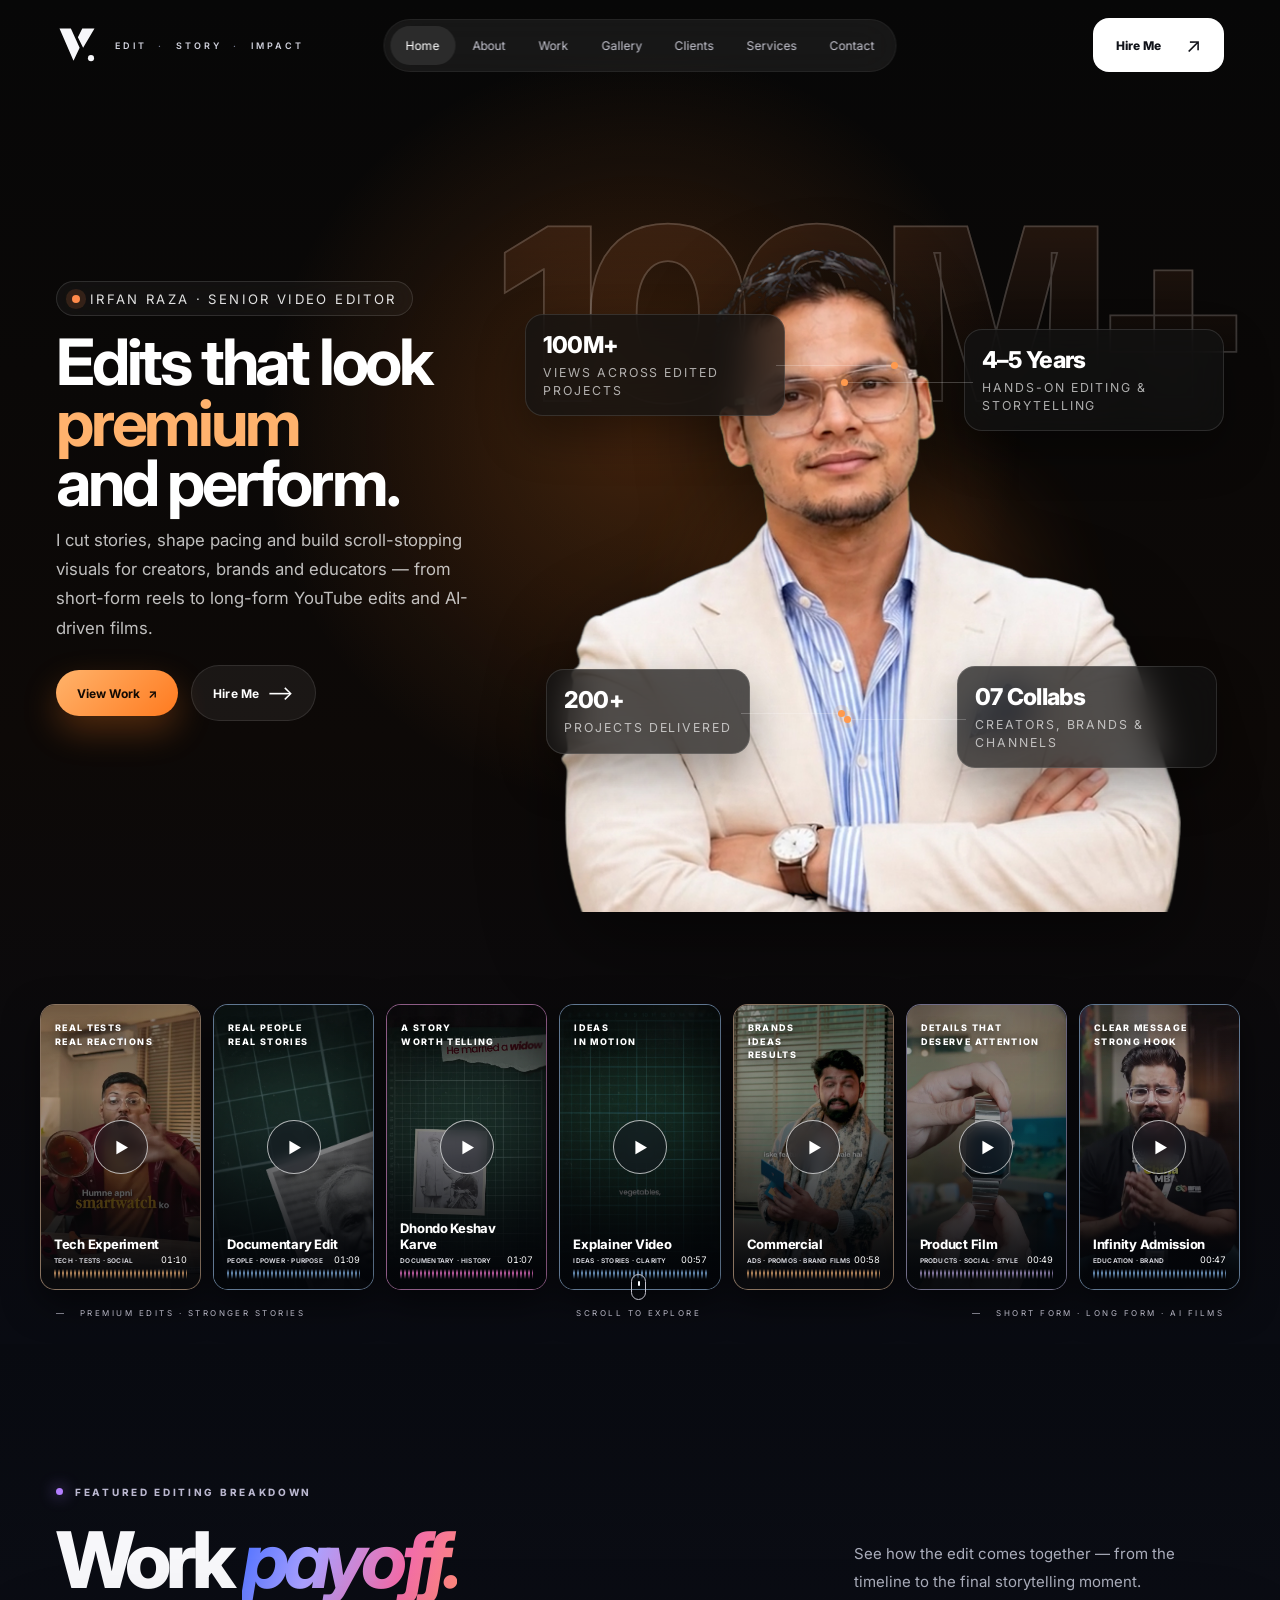
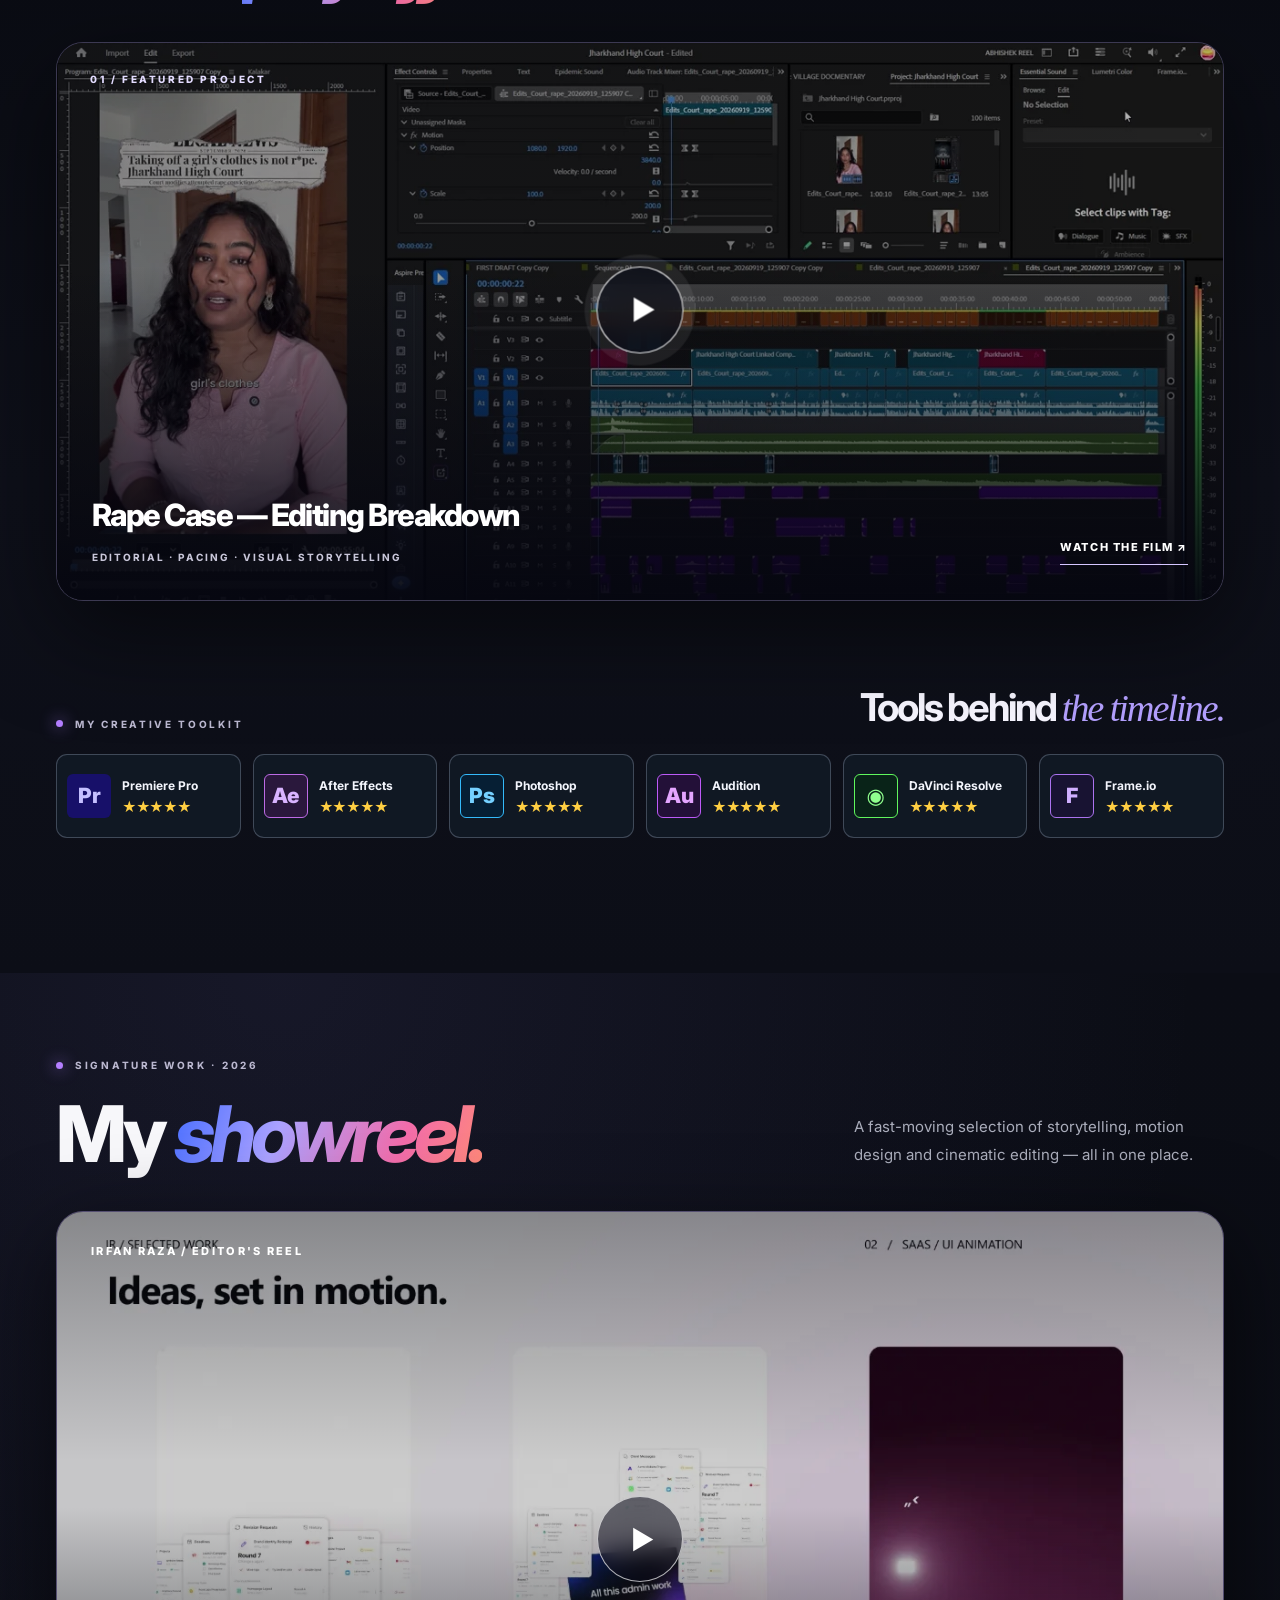
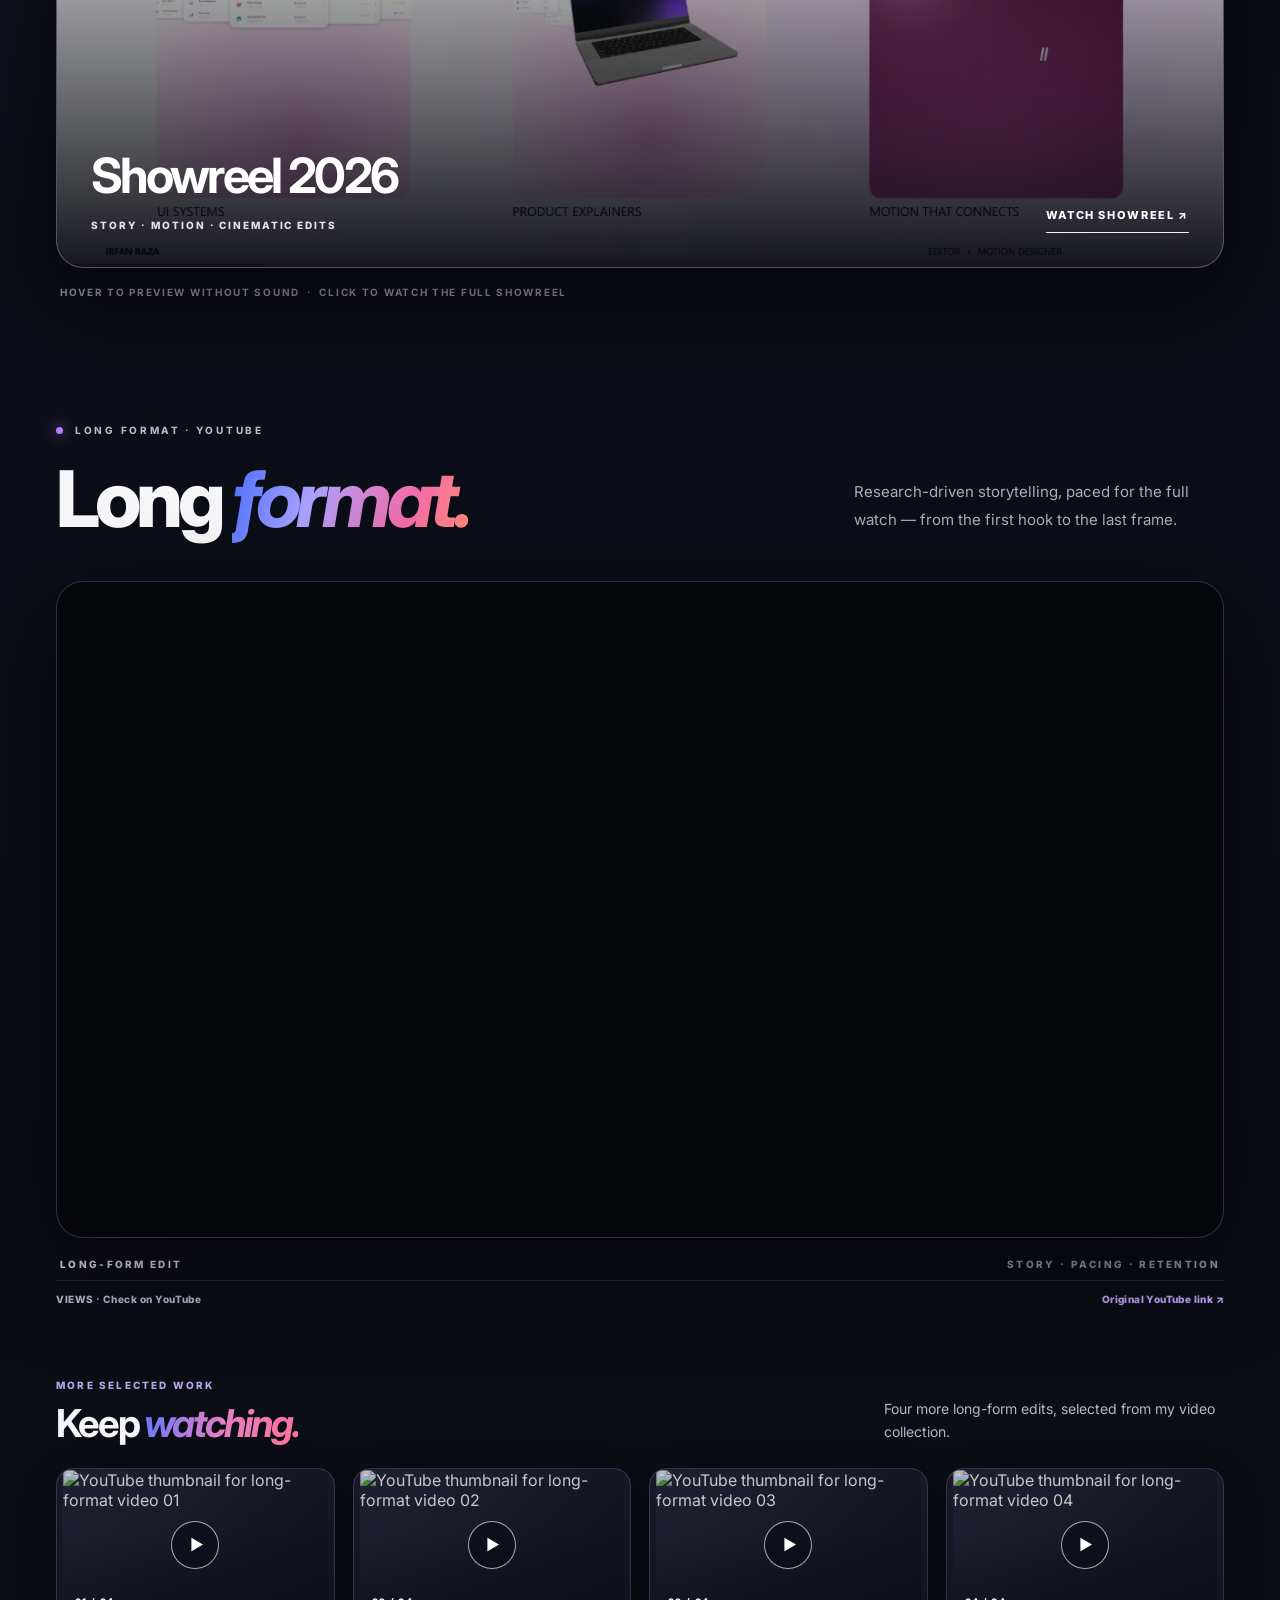
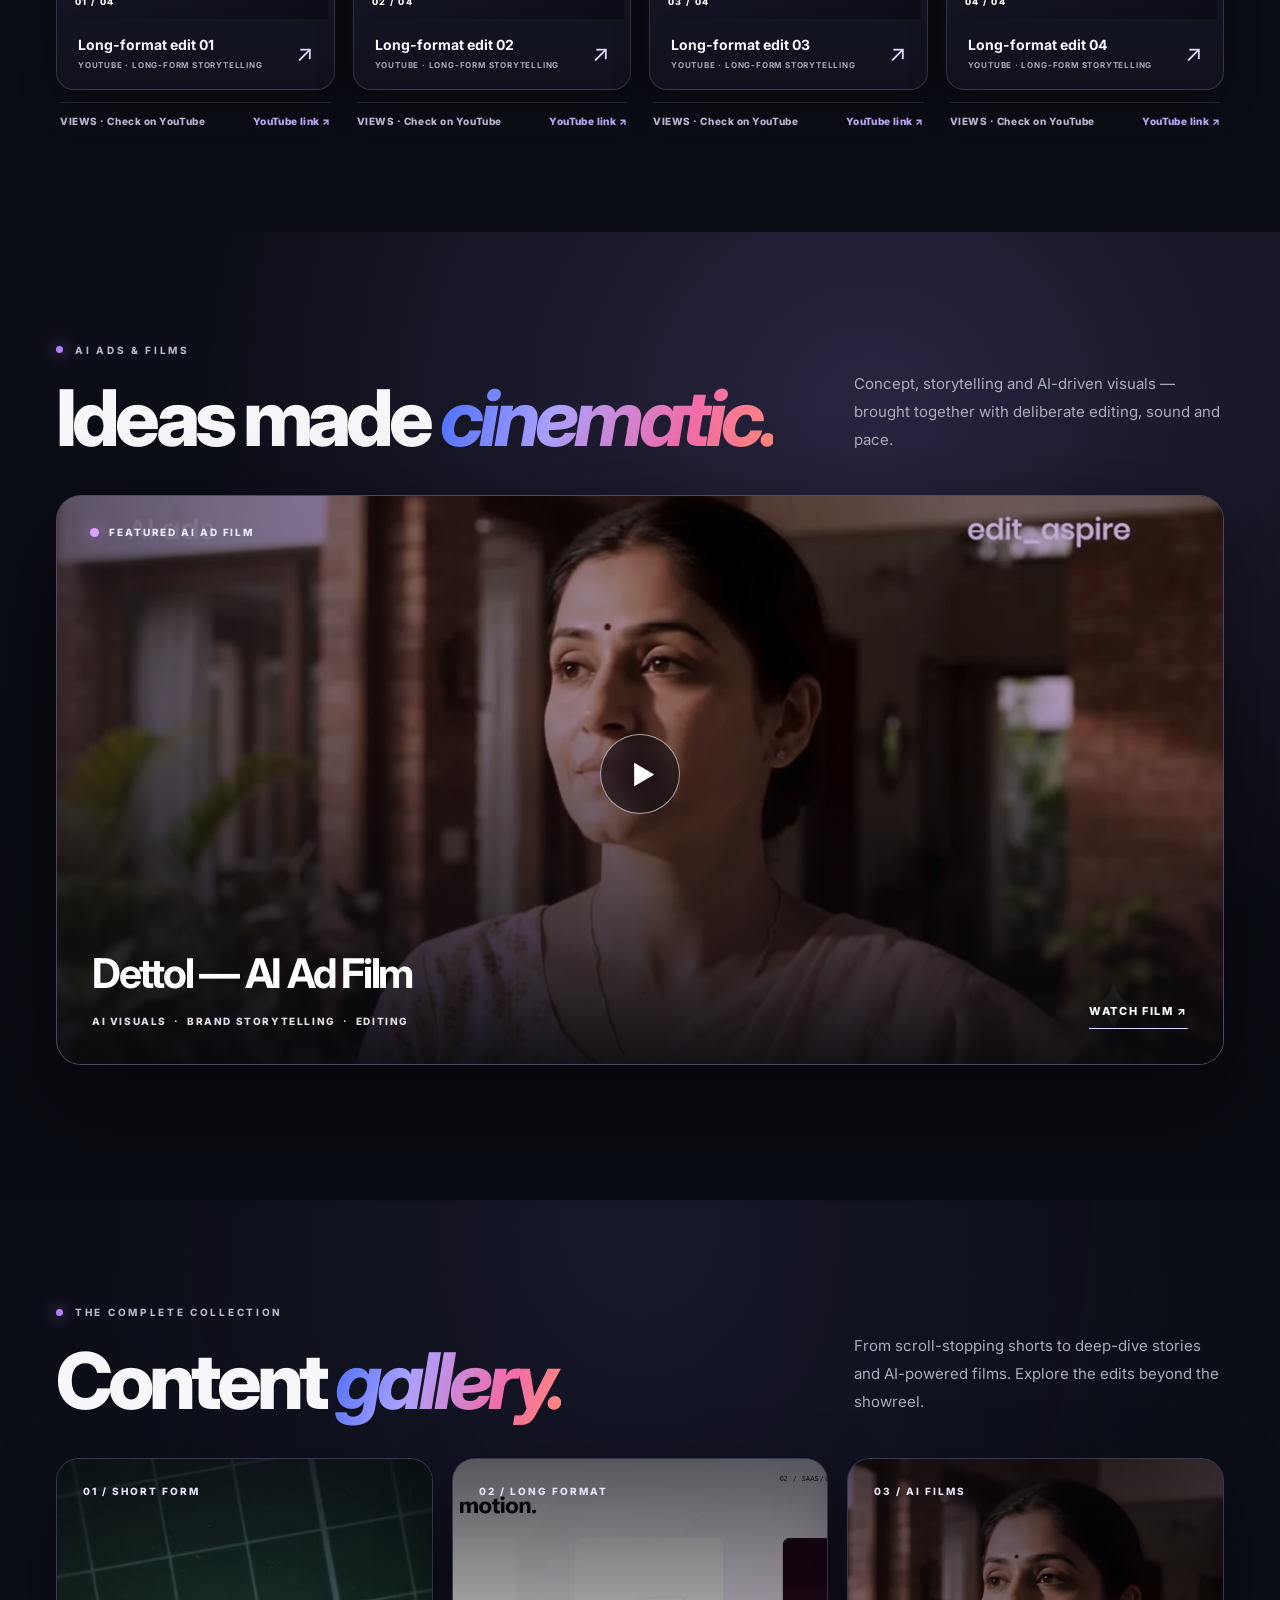
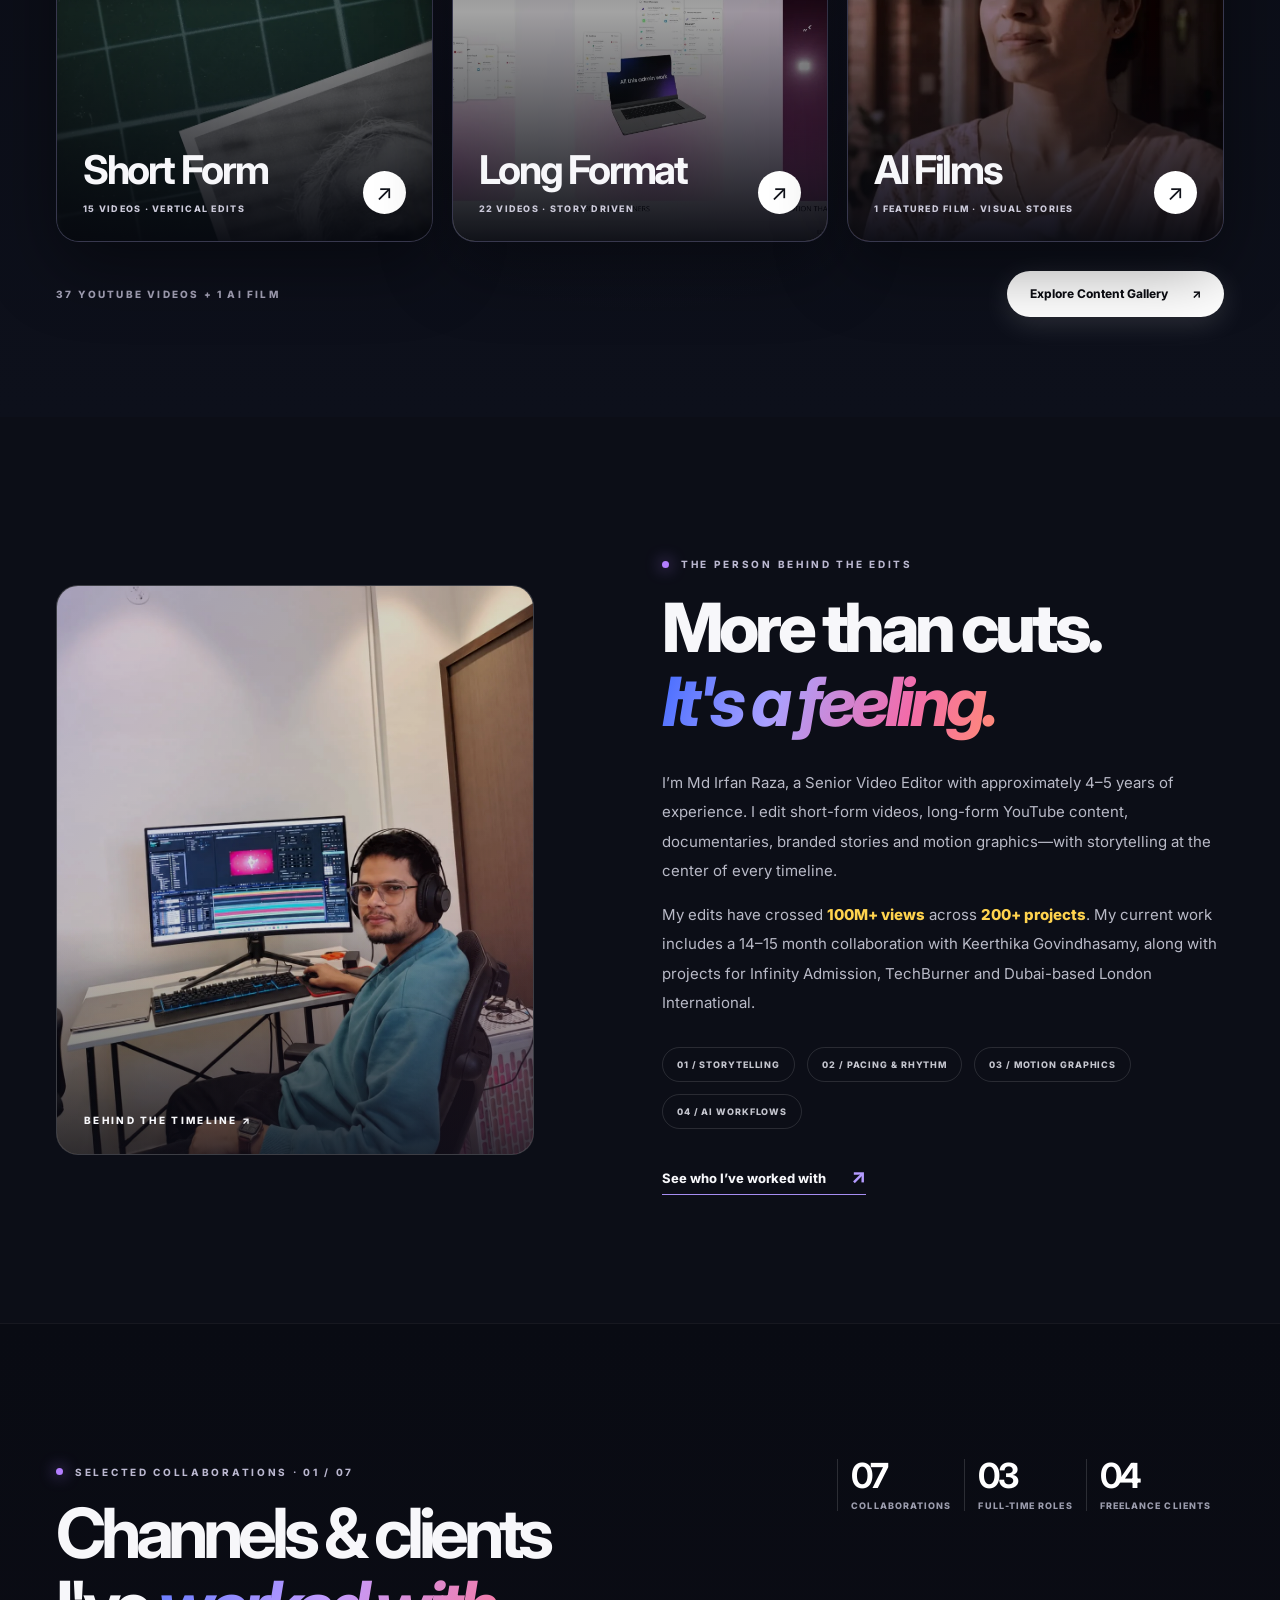
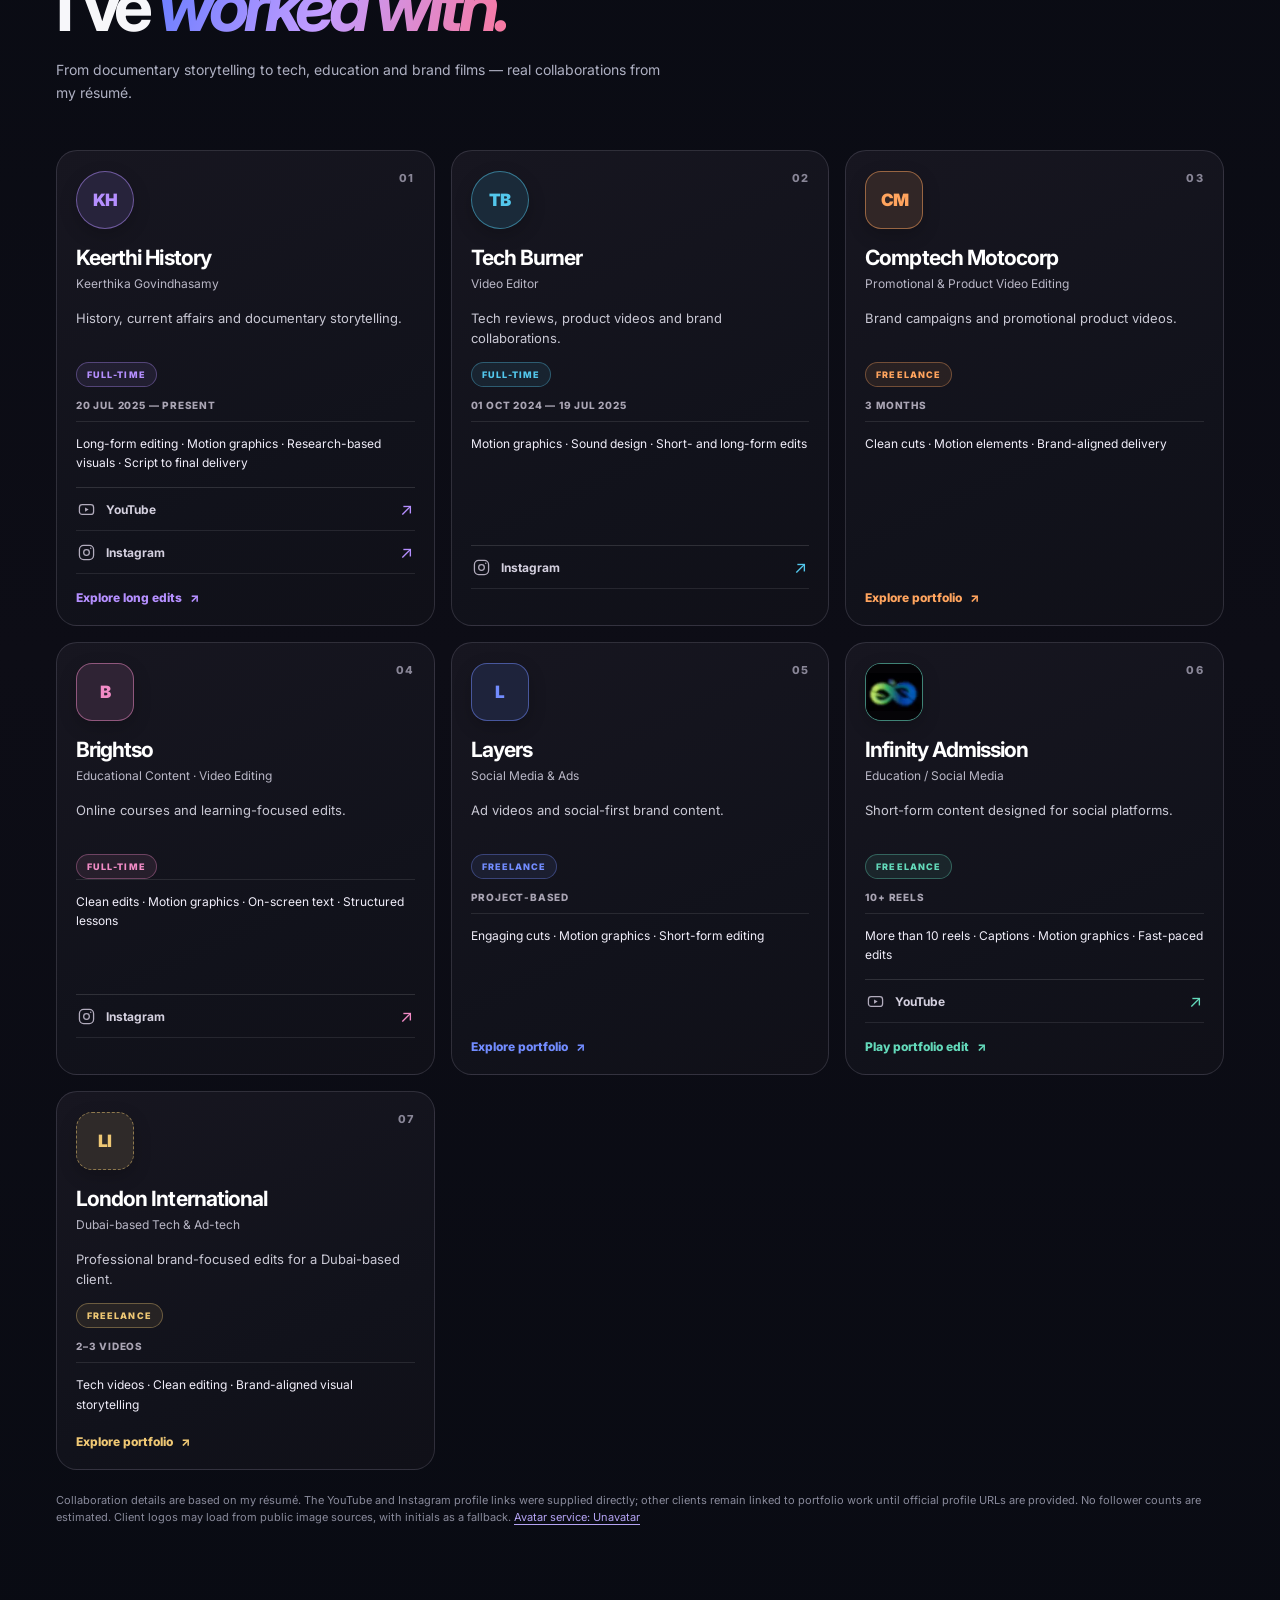
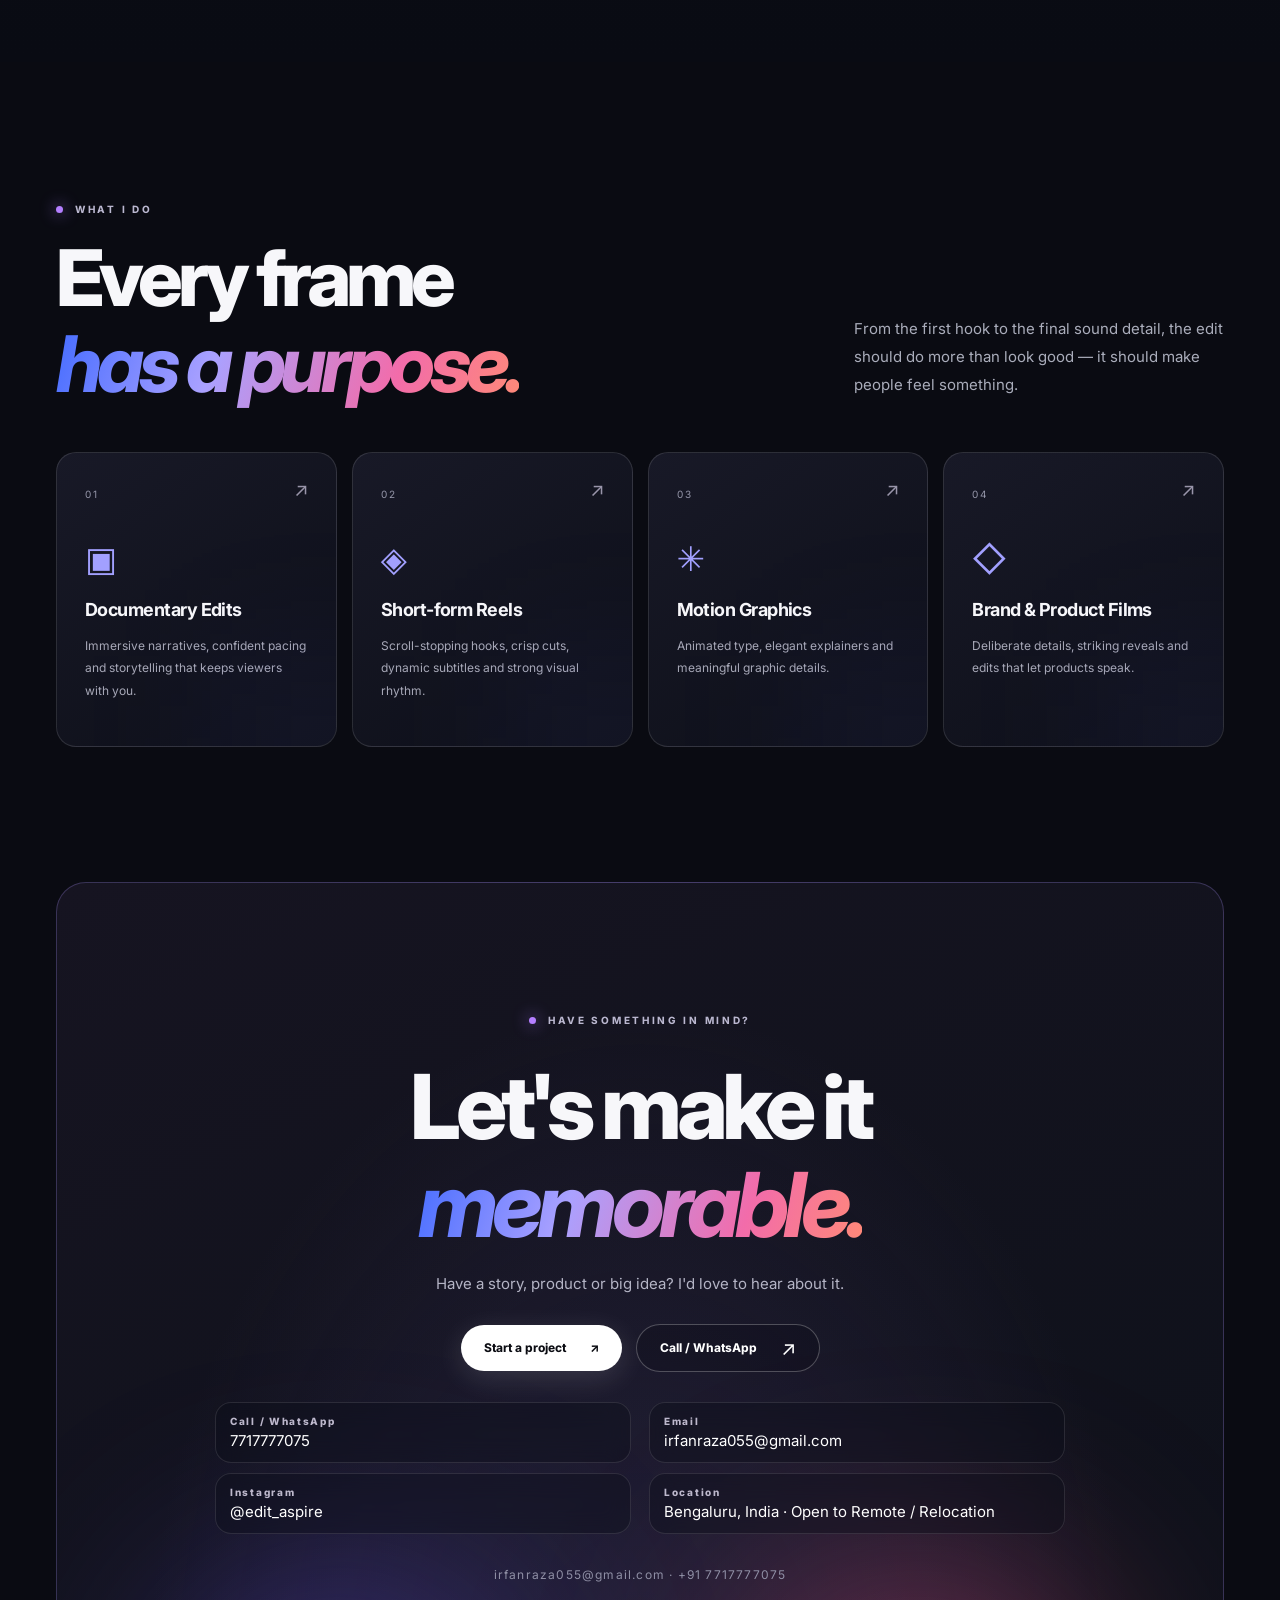
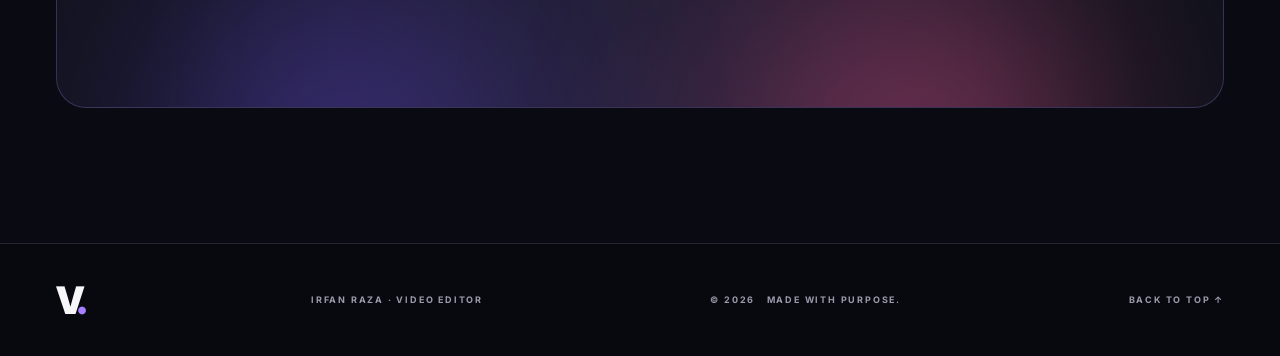
==== commit 40b9bf13: "Add files via upload" ====
--- a/index.html
+++ b/index.html
@@ -22,7 +22,7 @@
 <style>
 /* --- V15 hero upgrade: reference-inspired animated portrait hero --- */
 .hero{position:relative;overflow:hidden;min-height:100svh;background:radial-gradient(circle at 50% 32%, rgba(255,126,31,.22), rgba(255,126,31,0) 34%),linear-gradient(180deg,#070707 0%,#0d0907 55%,#090b12 100%);}
-.hero-photo,.hero-wash,.hero-noise,.hero-reels,.hero-chip,.tiny-manifesto,.side-note{display:none!important}
+.hero-photo,.hero-wash,.hero-noise,.hero-chip,.tiny-manifesto,.side-note{display:none!important}
 .hero .site-header{position:relative;z-index:20}
 .hero-copy{display:none!important}
 .hero-spotlight{position:relative;z-index:5;padding:2rem 0 5.25rem}
@@ -42,7 +42,8 @@
 .hero-spotlight__number{position:absolute;top:2%;left:50%;transform:translateX(-50%);font-size:clamp(6rem,19vw,15rem);font-weight:900;letter-spacing:-.06em;line-height:.9;color:transparent;-webkit-text-stroke:1.8px rgba(255,255,255,.13);text-transform:uppercase;white-space:nowrap;pointer-events:none;user-select:none}
 .hero-spotlight__number::after{content:'100M+';position:absolute;inset:0;background:linear-gradient(180deg,rgba(255,138,75,.26),rgba(255,138,75,.02) 72%);-webkit-background-clip:text;background-clip:text;color:transparent;opacity:.48;filter:blur(.2px)}
 .hero-portrait-shell{position:relative;width:min(620px,92%);z-index:2;display:flex;justify-content:center;align-items:flex-end;animation:heroFloat 7s ease-in-out infinite;filter:drop-shadow(0 30px 42px rgba(0,0,0,.45))}
-.hero-portrait-shell img{display:block;width:100%;height:auto;object-fit:contain}
+.hero-portrait-shell img,.hero-portrait-shell video{display:block;width:100%;height:auto;object-fit:contain}
+.hero-portrait-shell video{background:transparent;mix-blend-mode:normal}
 @keyframes heroFloat{0%,100%{transform:translateY(0)}50%{transform:translateY(-10px)}}
 .callout{position:absolute;min-width:200px;max-width:260px;padding:1rem 1.05rem;border:1px solid rgba(255,255,255,.12);border-radius:18px;background:rgba(18,18,18,.72);backdrop-filter:blur(18px);box-shadow:0 20px 45px rgba(0,0,0,.35);opacity:0;transform:translateY(18px) scale(.98);animation:fadeUp .8s forwards;z-index:4}
 .callout:nth-of-type(2){animation-delay:.15s}.callout:nth-of-type(3){animation-delay:.3s}.callout:nth-of-type(4){animation-delay:.45s}.callout:nth-of-type(5){animation-delay:.6s}
@@ -56,6 +57,10 @@
 .callout--bl{bottom:22%;left:4%}.callout--bl::before{height:1px;width:100px;right:-92px;top:52%}.callout--bl::after{right:-96px;top:calc(52% - 3px)}
 .callout--br{bottom:20%;right:1%}.callout--br::before{height:1px;width:118px;left:-110px;top:52%}.callout--br::after{left:-114px;top:calc(52% - 3px)}
 .hero-footer{position:relative;z-index:15;margin-top:-1rem}
+/* restored hero reel strip */
+.hero-reels{position:relative;z-index:14;width:min(1500px,calc(100% - 80px));margin:.5rem auto 0}
+.hero-reels .reels-track{align-items:flex-end}
+@media (max-width:760px){.hero-reels{width:100%;margin:1rem auto 0}}
 @media (max-width:1100px){
   .hero-spotlight__inner{grid-template-columns:1fr;align-items:start;padding-top:1rem;min-height:auto}
   .hero-spotlight__copy{max-width:none;text-align:center;padding-bottom:0}
@@ -135,10 +140,67 @@
         <span class="callout__meta">creators, brands & channels</span>
       </article>
       <div class="hero-portrait-shell">
-        <img alt="Irfan Raza premium portrait" src="assets/images/irfan-hero-cutout.png"/>
+        <video aria-label="Animated portrait of Irfan Raza" autoplay="" class="hero-portrait-animated" loop="" muted="" playsinline="" poster="assets/images/irfan-hero-cutout.png">
+          <source src="assets/images/irfan-hero-animated.webm" type="video/webm"/>
+          <img alt="Irfan Raza premium portrait" src="assets/images/irfan-hero-cutout.png"/>
+        </video>
       </div>
     </div>
   </div>
+</div>
+<div aria-label="Featured reel strip" class="hero-reels">
+<div class="reels-track" id="hero-reels">
+<button aria-label="Watch smartwatch experiment video" class="reel-card tone-amber" data-video="7" type="button">
+<img alt="Smartwatch experiment video frame" height="960" loading="eager" src="assets/images/smartwatch-test.webp" width="540"/>
+<video aria-hidden="true" class="reel-preview" loop="" muted="" playsinline="" preload="none"></video>
+<span aria-hidden="true" class="reel-hover-hint">CLICK HERE TO WATCH ↗</span>
+<span class="reel-topline">REAL TESTS<br/>REAL REACTIONS</span><span aria-hidden="true" class="reel-play">▶</span>
+<span class="reel-info"><span class="reel-title">Tech Experiment</span><span class="reel-sub">TECH · TESTS · SOCIAL</span><span class="reel-duration">01:10</span></span><span aria-hidden="true" class="timeline"></span>
+</button>
+<button aria-label="Watch Chandrasekhar documentary" class="reel-card tone-ice" data-video="0" type="button">
+<img alt="Chandrasekhar documentary frame" height="960" loading="eager" src="assets/images/chandrasekhar-preview.webp" width="540"/>
+<video aria-hidden="true" class="reel-preview" loop="" muted="" playsinline="" preload="none"></video>
+<span aria-hidden="true" class="reel-hover-hint">CLICK HERE TO WATCH ↗</span>
+<span class="reel-topline">REAL PEOPLE<br/>REAL STORIES</span><span aria-hidden="true" class="reel-play">▶</span>
+<span class="reel-info"><span class="reel-title">Documentary Edit</span><span class="reel-sub">PEOPLE · POWER · PURPOSE</span><span class="reel-duration">01:09</span></span><span aria-hidden="true" class="timeline"></span>
+</button>
+<button aria-label="Watch Dhondo Keshav Karve documentary" class="reel-card tone-pink" data-video="1" type="button">
+<img alt="Dhondo Keshav Karve documentary frame" height="960" loading="eager" src="assets/images/dhondo-karve.webp" width="540"/>
+<video aria-hidden="true" class="reel-preview" loop="" muted="" playsinline="" preload="none"></video>
+<span aria-hidden="true" class="reel-hover-hint">CLICK HERE TO WATCH ↗</span>
+<span class="reel-topline">A STORY<br/>WORTH TELLING</span><span aria-hidden="true" class="reel-play">▶</span>
+<span class="reel-info"><span class="reel-title">Dhondo Keshav Karve</span><span class="reel-sub">DOCUMENTARY · HISTORY</span><span class="reel-duration">01:07</span></span><span aria-hidden="true" class="timeline"></span>
+</button>
+<button aria-label="Watch vegetables explainer video" class="reel-card tone-blue" data-video="2" type="button">
+<img alt="Vegetables explainer frame" height="960" loading="eager" src="assets/images/vegetables-preview.webp" width="540"/>
+<video aria-hidden="true" class="reel-preview" loop="" muted="" playsinline="" preload="none"></video>
+<span aria-hidden="true" class="reel-hover-hint">CLICK HERE TO WATCH ↗</span>
+<span class="reel-topline">IDEAS<br/>IN MOTION</span><span aria-hidden="true" class="reel-play">▶</span>
+<span class="reel-info"><span class="reel-title">Explainer Video</span><span class="reel-sub">IDEAS · STORIES · CLARITY</span><span class="reel-duration">00:57</span></span><span aria-hidden="true" class="timeline"></span>
+</button>
+<button aria-label="Play Commercial: ANARC Watch" class="reel-card tone-amber" data-video="3" type="button">
+<img alt="ANARC watch commercial thumbnail" height="960" loading="eager" src="assets/images/anarc-watch.webp" width="540"/>
+<video aria-hidden="true" class="reel-preview" loop="" muted="" playsinline="" preload="none"></video>
+<span aria-hidden="true" class="reel-hover-hint">CLICK HERE TO WATCH ↗</span>
+<span class="reel-topline">BRANDS<br/>IDEAS<br/>RESULTS</span><span aria-hidden="true" class="reel-play">▶</span>
+<span class="reel-info"><span class="reel-title">Commercial</span><span class="reel-sub">ADS · PROMOS · BRAND FILMS</span><span class="reel-duration">00:58</span></span><span aria-hidden="true" class="timeline"></span>
+</button>
+<button aria-label="Play Product Film: NEWWN Cuts" class="reel-card tone-purple" data-video="4" type="button">
+<img alt="NEWWN Cuts product film thumbnail" height="960" loading="eager" src="assets/images/newn-cuts.webp" width="540"/>
+<video aria-hidden="true" class="reel-preview" loop="" muted="" playsinline="" preload="none"></video>
+<span aria-hidden="true" class="reel-hover-hint">CLICK HERE TO WATCH ↗</span>
+<span class="reel-topline">DETAILS THAT<br/>DESERVE ATTENTION</span><span aria-hidden="true" class="reel-play">▶</span>
+<span class="reel-info"><span class="reel-title">Product Film</span><span class="reel-sub">PRODUCTS · SOCIAL · STYLE</span><span class="reel-duration">00:49</span></span><span aria-hidden="true" class="timeline"></span>
+</button>
+<button aria-label="Watch Infinity Admission video" class="reel-card tone-blue" data-video="8" type="button">
+<img alt="Infinity Admission video frame" height="960" loading="eager" src="assets/images/infinity-admission.webp" width="540"/>
+<video aria-hidden="true" class="reel-preview" loop="" muted="" playsinline="" preload="none"></video>
+<span aria-hidden="true" class="reel-hover-hint">CLICK HERE TO WATCH ↗</span>
+<span class="reel-topline">CLEAR MESSAGE<br/>STRONG HOOK</span><span aria-hidden="true" class="reel-play">▶</span>
+<span class="reel-info"><span class="reel-title">Infinity Admission</span><span class="reel-sub">EDUCATION · BRAND</span><span class="reel-duration">00:47</span></span><span aria-hidden="true" class="timeline"></span>
+</button>
+</div>
+<div class="mobile-swipe-note">SWIPE TO EXPLORE <span aria-hidden="true">⟶</span></div>
 </div>
 <div class="hero-footer wrap"><span>— &nbsp; PREMIUM EDITS · STRONGER STORIES</span><a aria-label="Scroll to selected work" href="#work"><span aria-hidden="true" class="scroll-mouse"></span>SCROLL TO EXPLORE</a><span>— &nbsp; SHORT FORM · LONG FORM · AI FILMS</span></div>
 </section>
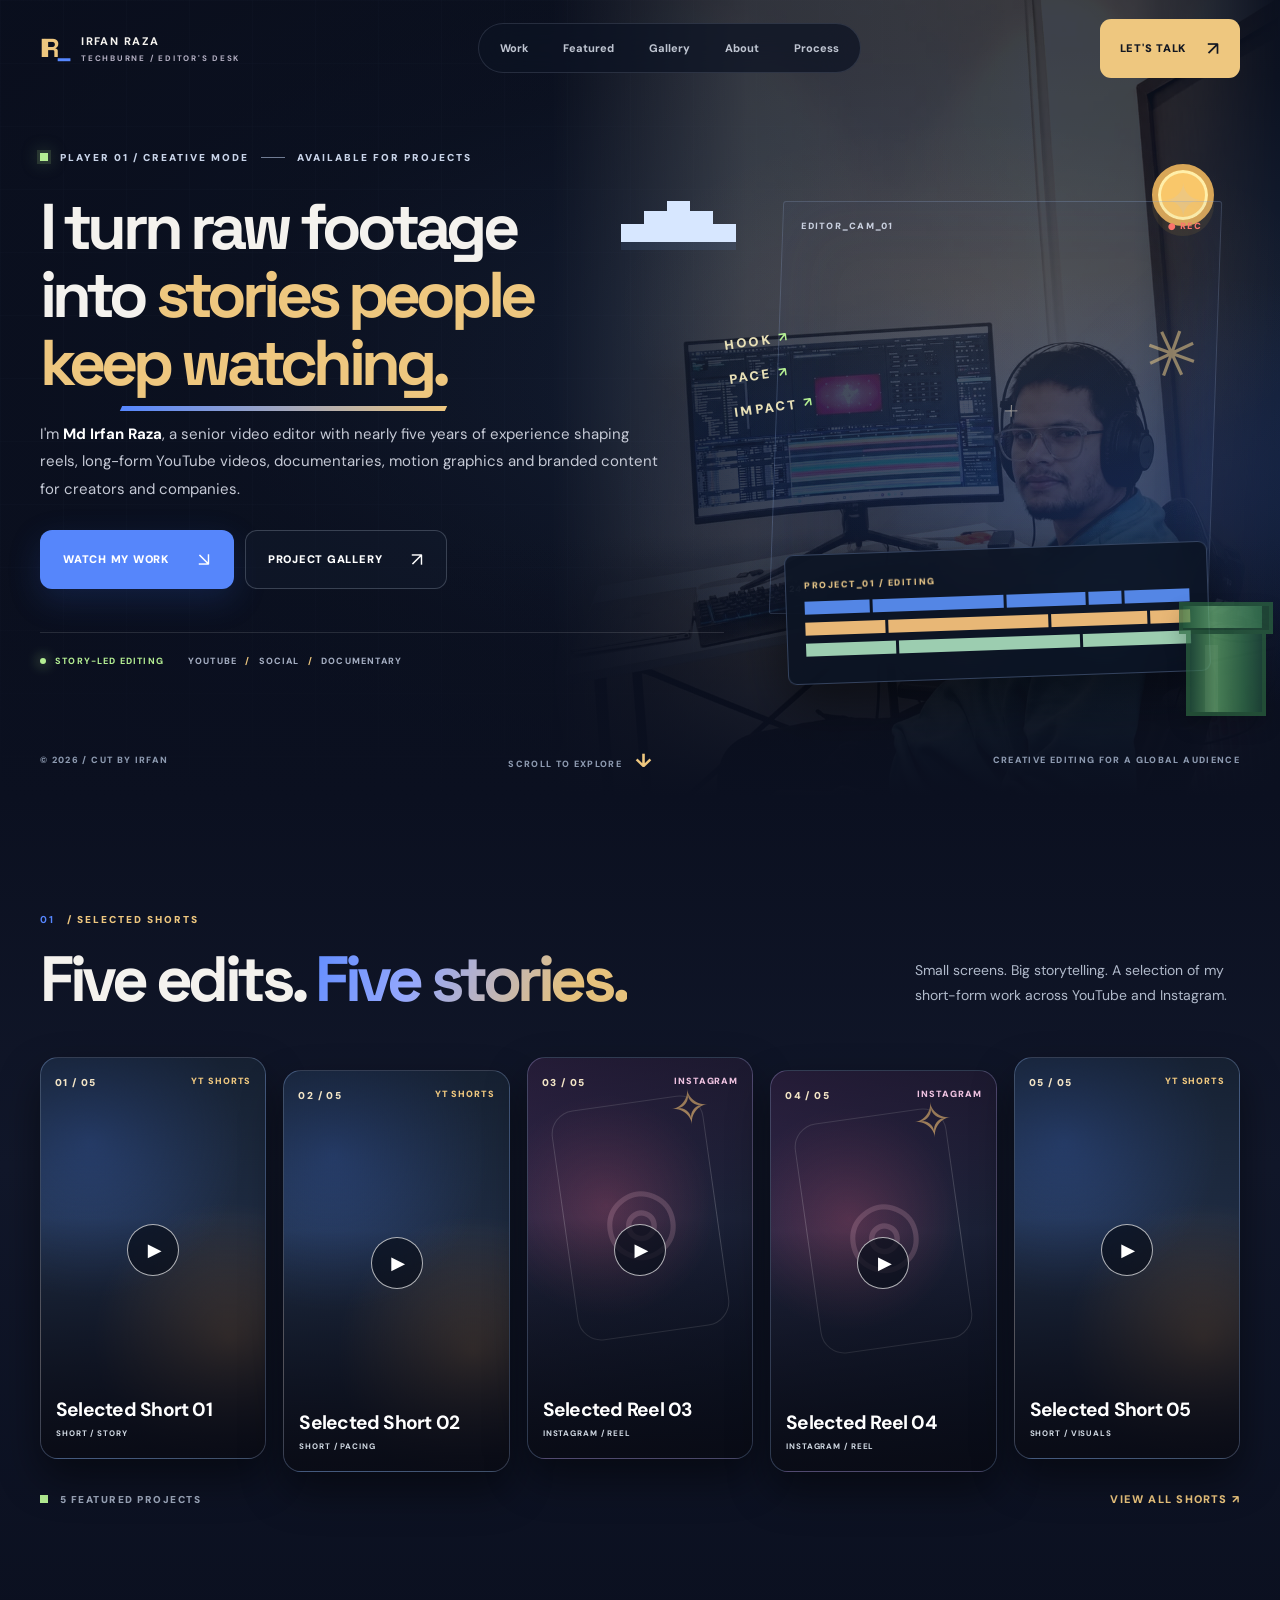
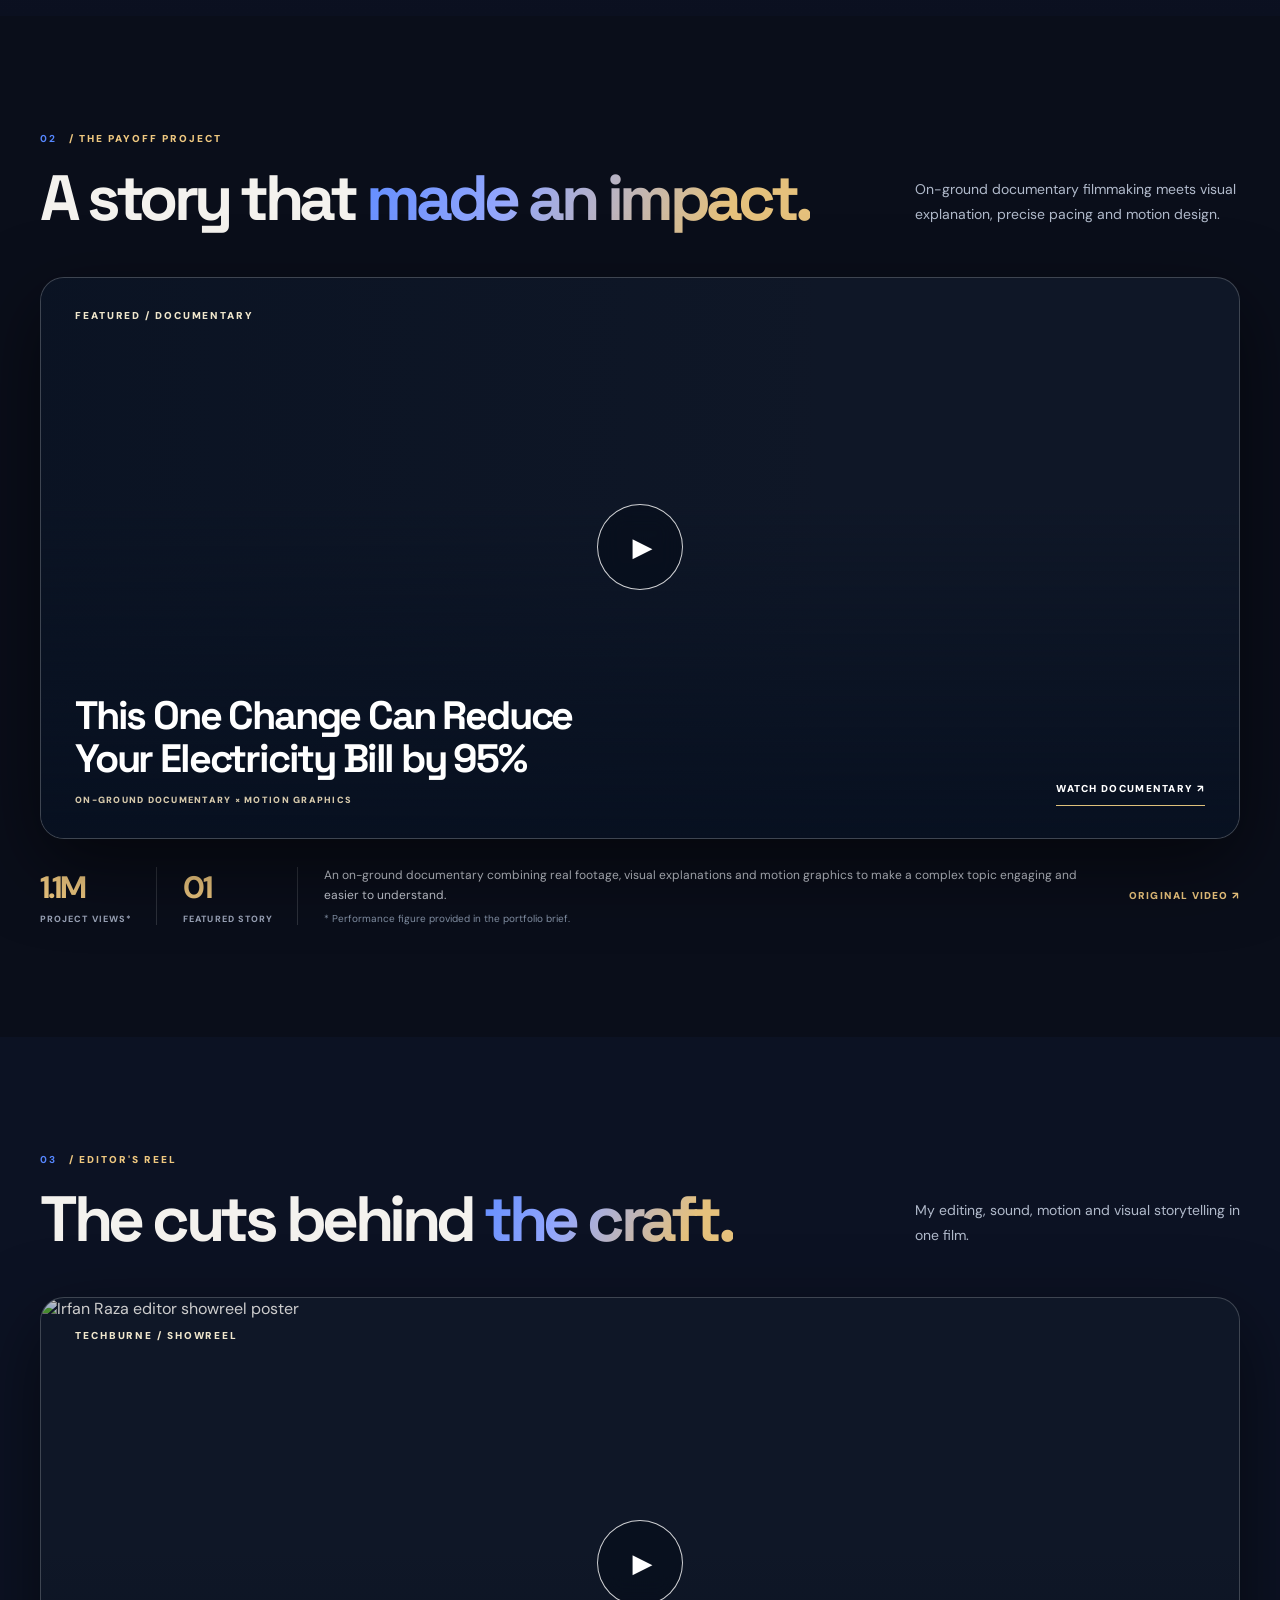
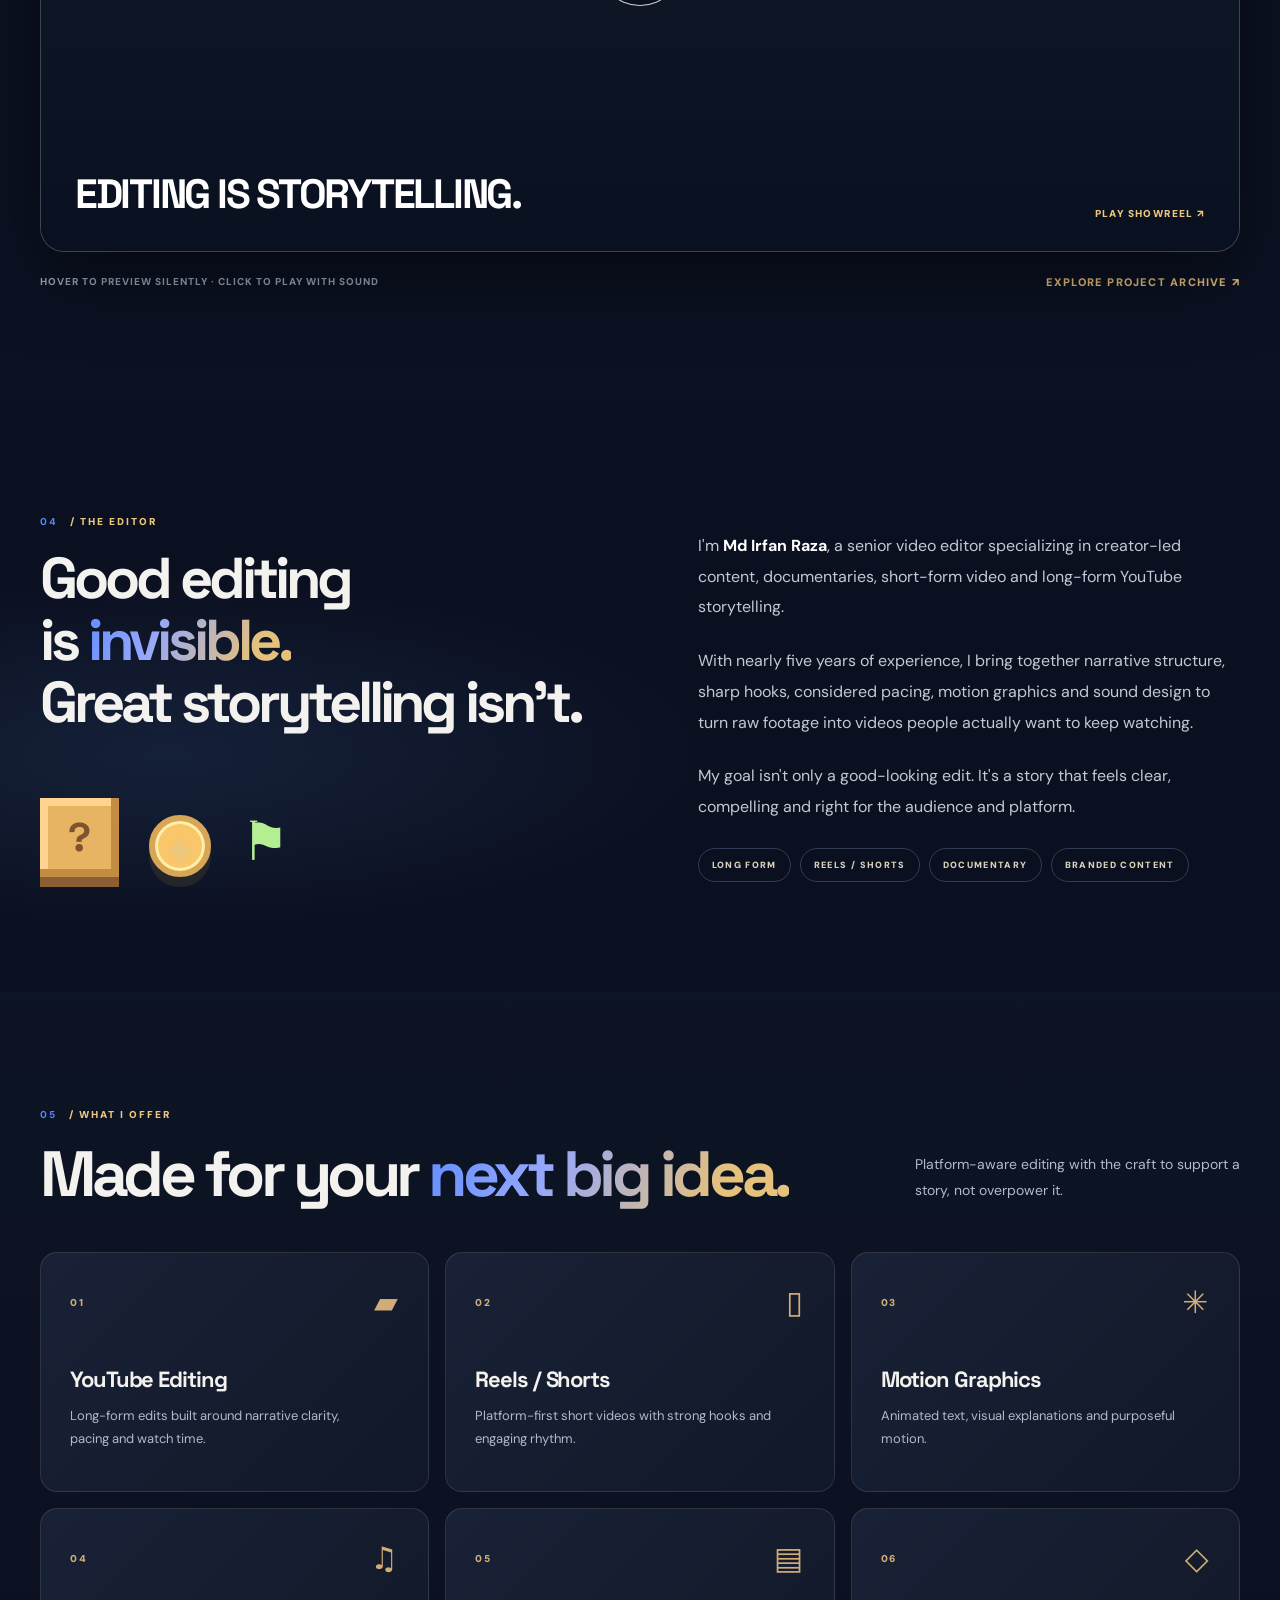
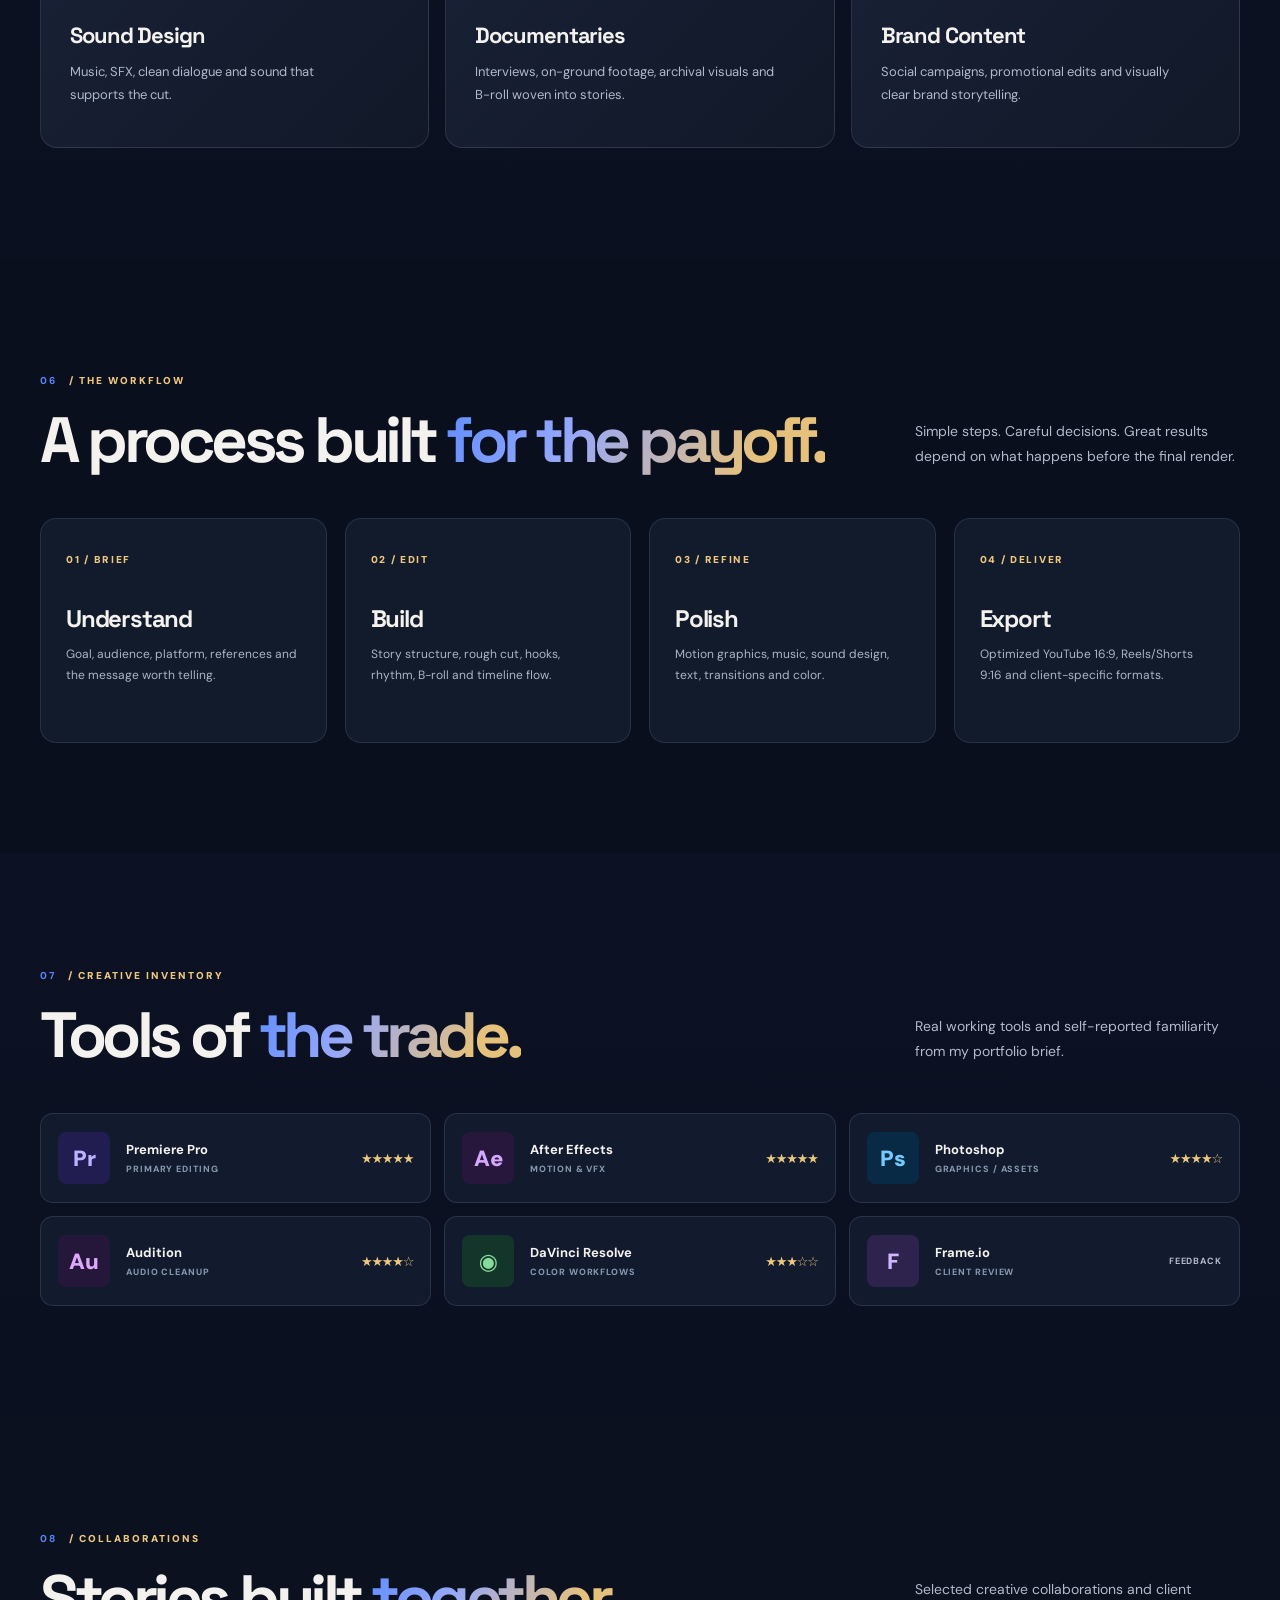
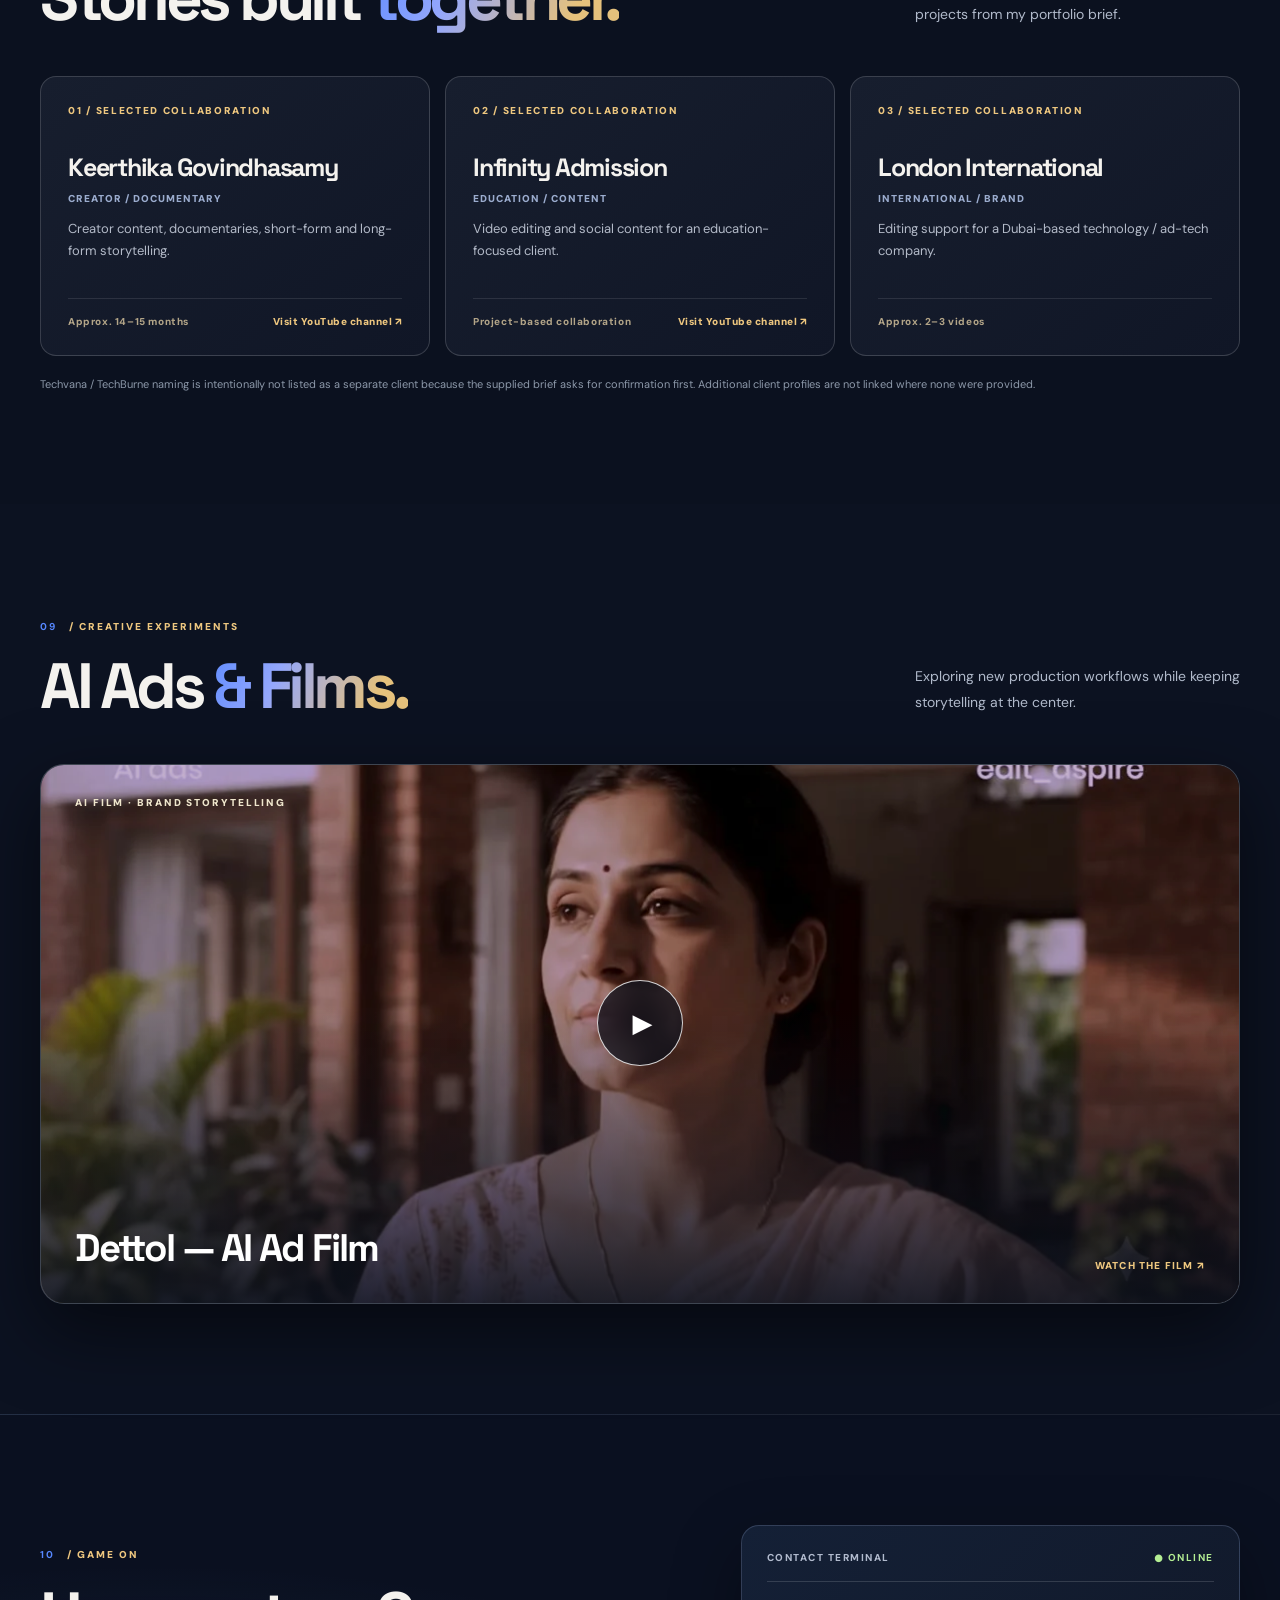
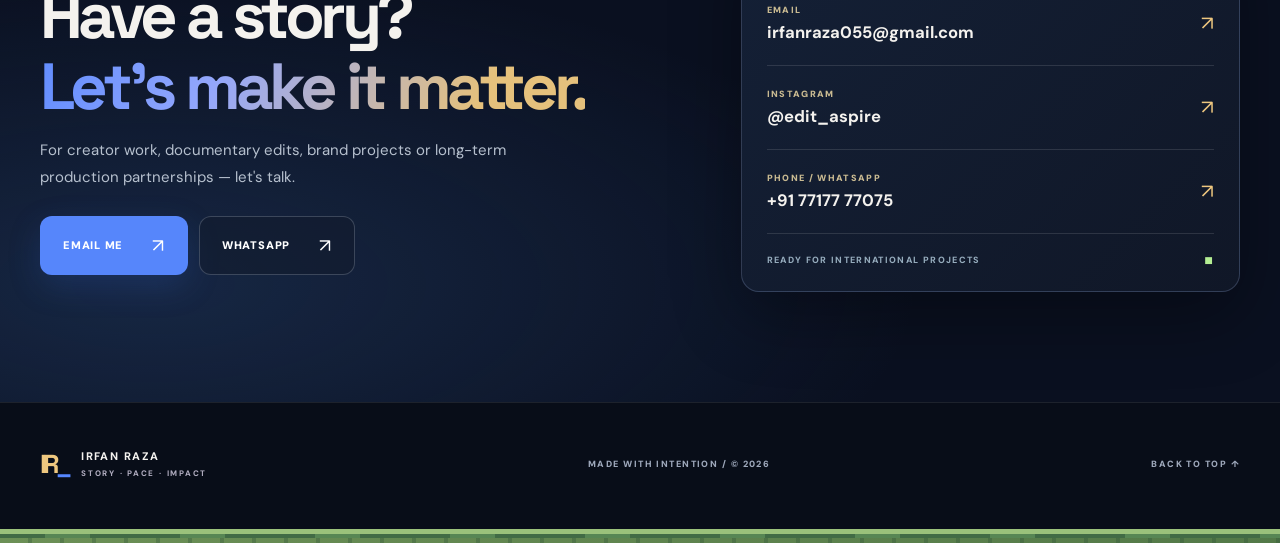
==== commit a057a583: "Add files via upload" ====
--- a/index.html
+++ b/index.html
@@ -1,437 +1,105 @@
-<!DOCTYPE html>
-
+<!doctype html>
 <html lang="en">
 <head>
-<meta charset="utf-8"/>
-<meta content="width=device-width, initial-scale=1" name="viewport"/>
-<meta content="#090b12" name="theme-color"/>
-<meta content="Cinematic video editing, powerful storytelling, short-form reels, motion design and product films." name="description"/>
-<meta content="website" property="og:type"/>
-<meta content="Irfan Raza — Senior Video Editor Portfolio" property="og:title"/>
-<meta content="Crafting reels that grab attention. Explore selected edits and let's make something memorable." property="og:description"/>
-<meta content="assets/images/social-preview.jpg" property="og:image"/>
-<title>Irfan Raza | Senior Video Editor &amp; Motion Designer</title>
-<link href="assets/images/favicon.svg" rel="icon" type="image/svg+xml"/>
-<link href="https://fonts.googleapis.com" rel="preconnect"/>
-<link crossorigin="" href="https://fonts.gstatic.com" rel="preconnect"/>
-<link href="https://fonts.googleapis.com/css2?family=DM+Sans:wght@400;500;600;700&amp;family=Inter:wght@400;500;600;700;800;900&amp;display=swap" rel="stylesheet"/>
-<link href="styles.css" rel="stylesheet"/>
-<script defer="" src="site-config.js"></script>
-<script defer="" src="script.js"></script>
-<script defer="True" src="youtube-views.js"></script>
-<style>
-/* --- V15 hero upgrade: reference-inspired animated portrait hero --- */
-.hero{position:relative;overflow:hidden;min-height:100svh;background:radial-gradient(circle at 50% 32%, rgba(255,126,31,.22), rgba(255,126,31,0) 34%),linear-gradient(180deg,#070707 0%,#0d0907 55%,#090b12 100%);}
-.hero-photo,.hero-wash,.hero-noise,.hero-chip,.tiny-manifesto,.side-note{display:none!important}
-.hero .site-header{position:relative;z-index:20}
-.hero-copy{display:none!important}
-.hero-spotlight{position:relative;z-index:5;padding:2rem 0 5.25rem}
-.hero-spotlight__inner{position:relative;display:grid;grid-template-columns:minmax(290px,430px) minmax(420px,1fr);align-items:end;gap:2rem;min-height:calc(100svh - 110px)}
-.hero-spotlight__copy{align-self:center;max-width:430px;padding:1rem 0 3rem;z-index:10}
-.hero-spotlight__eyebrow{display:inline-flex;align-items:center;gap:.6rem;padding:.55rem .95rem;border:1px solid rgba(255,255,255,.12);border-radius:999px;background:rgba(255,255,255,.04);backdrop-filter:blur(18px);font-size:.82rem;letter-spacing:.18em;text-transform:uppercase;color:rgba(255,255,255,.88);margin-bottom:1rem}
-.hero-spotlight__eyebrow::before{content:'';width:8px;height:8px;border-radius:50%;background:#ff8a4b;box-shadow:0 0 0 6px rgba(255,138,75,.14)}
-.hero-spotlight__copy h1{margin:0 0 .8rem;font-size:clamp(2.8rem,5vw,5.7rem);line-height:.94;letter-spacing:-.05em;color:#fff}
-.hero-spotlight__copy h1 em{font-style:normal;color:#ffb26d}
-.hero-spotlight__copy p{margin:0 0 1.35rem;font-size:1.05rem;line-height:1.75;color:rgba(255,255,255,.74);max-width:40ch}
-.hero-spotlight__copy .hero-actions{display:flex;flex-wrap:wrap;gap:.85rem}
-.hero-spotlight__copy .btn{display:inline-flex;align-items:center;justify-content:center;gap:.5rem;padding:.95rem 1.3rem;border-radius:999px;text-decoration:none;font-weight:700;letter-spacing:.01em}
-.hero-spotlight__copy .btn-primary{background:linear-gradient(135deg,#ffb36b,#ff7a1f);color:#130a03;box-shadow:0 15px 34px rgba(255,126,31,.28)}
-.hero-spotlight__copy .btn-secondary{background:rgba(255,255,255,.06);color:#fff;border:1px solid rgba(255,255,255,.1)}
-.hero-spotlight__visual{position:relative;min-height:720px;display:flex;align-items:flex-end;justify-content:center}
-.hero-spotlight__glow{position:absolute;inset:auto 15% 17% 15%;height:340px;border-radius:50%;background:radial-gradient(circle,rgba(255,126,31,.48),rgba(255,126,31,.12) 45%,rgba(255,126,31,0) 72%);filter:blur(36px);opacity:.95;pointer-events:none}
-.hero-spotlight__number{position:absolute;top:2%;left:50%;transform:translateX(-50%);font-size:clamp(6rem,19vw,15rem);font-weight:900;letter-spacing:-.06em;line-height:.9;color:transparent;-webkit-text-stroke:1.8px rgba(255,255,255,.13);text-transform:uppercase;white-space:nowrap;pointer-events:none;user-select:none}
-.hero-spotlight__number::after{content:'100M+';position:absolute;inset:0;background:linear-gradient(180deg,rgba(255,138,75,.26),rgba(255,138,75,.02) 72%);-webkit-background-clip:text;background-clip:text;color:transparent;opacity:.48;filter:blur(.2px)}
-.hero-portrait-shell{position:relative;width:min(620px,92%);z-index:2;display:flex;justify-content:center;align-items:flex-end;animation:heroFloat 7s ease-in-out infinite;filter:drop-shadow(0 30px 42px rgba(0,0,0,.45))}
-.hero-portrait-shell img,.hero-portrait-shell video{display:block;width:100%;height:auto;object-fit:contain}
-.hero-portrait-shell video{background:transparent;mix-blend-mode:normal}
-@keyframes heroFloat{0%,100%{transform:translateY(0)}50%{transform:translateY(-10px)}}
-.callout{position:absolute;min-width:200px;max-width:260px;padding:1rem 1.05rem;border:1px solid rgba(255,255,255,.12);border-radius:18px;background:rgba(18,18,18,.72);backdrop-filter:blur(18px);box-shadow:0 20px 45px rgba(0,0,0,.35);opacity:0;transform:translateY(18px) scale(.98);animation:fadeUp .8s forwards;z-index:4}
-.callout:nth-of-type(2){animation-delay:.15s}.callout:nth-of-type(3){animation-delay:.3s}.callout:nth-of-type(4){animation-delay:.45s}.callout:nth-of-type(5){animation-delay:.6s}
-@keyframes fadeUp{to{opacity:1;transform:translateY(0) scale(1)}}
-.callout__value{display:block;font-size:1.45rem;font-weight:800;letter-spacing:-.03em;color:#fff}
-.callout__meta{display:block;margin-top:.3rem;font-size:.77rem;line-height:1.45;letter-spacing:.16em;text-transform:uppercase;color:rgba(255,255,255,.66)}
-.callout::before,.callout::after{content:'';position:absolute;background:rgba(255,255,255,.22)}
-.callout::after{width:7px;height:7px;border-radius:50%;background:#ff9a4d;box-shadow:0 0 0 5px rgba(255,154,77,.12)}
-.callout--tl{top:17%;left:1%}.callout--tl::before{height:1px;width:118px;right:-110px;top:50%}.callout--tl::after{right:-114px;top:calc(50% - 3px)}
-.callout--tr{top:19%;right:0}.callout--tr::before{height:1px;width:128px;left:-120px;top:52%}.callout--tr::after{left:-124px;top:calc(52% - 3px)}
-.callout--bl{bottom:22%;left:4%}.callout--bl::before{height:1px;width:100px;right:-92px;top:52%}.callout--bl::after{right:-96px;top:calc(52% - 3px)}
-.callout--br{bottom:20%;right:1%}.callout--br::before{height:1px;width:118px;left:-110px;top:52%}.callout--br::after{left:-114px;top:calc(52% - 3px)}
-.hero-footer{position:relative;z-index:15;margin-top:-1rem}
-/* restored hero reel strip */
-.hero-reels{position:relative;z-index:14;width:min(1500px,calc(100% - 80px));margin:.5rem auto 0}
-.hero-reels .reels-track{align-items:flex-end}
-@media (max-width:760px){.hero-reels{width:100%;margin:1rem auto 0}}
-@media (max-width:1100px){
-  .hero-spotlight__inner{grid-template-columns:1fr;align-items:start;padding-top:1rem;min-height:auto}
-  .hero-spotlight__copy{max-width:none;text-align:center;padding-bottom:0}
-  .hero-spotlight__copy p{margin-inline:auto}
-  .hero-spotlight__copy .hero-actions{justify-content:center}
-  .hero-spotlight__visual{min-height:760px;margin-top:1rem}
-  .hero-spotlight__number{top:1%;font-size:min(24vw,9rem)}
-  .callout--tl{top:9%;left:2%}.callout--tr{top:10%;right:2%}.callout--bl{bottom:19%;left:2%}.callout--br{bottom:18%;right:2%}
-}
-@media (max-width:760px){
-  .hero{padding-bottom:2rem}
-  .hero-spotlight{padding-bottom:2rem}
-  .hero-spotlight__copy h1{font-size:clamp(2.4rem,13vw,4rem)}
-  .hero-spotlight__visual{min-height:640px}
-  .hero-portrait-shell{width:min(470px,100%)}
-  .hero-spotlight__number{top:8%;font-size:4.9rem}
-  .callout{min-width:148px;max-width:170px;padding:.8rem .85rem;border-radius:14px}
-  .callout__value{font-size:1.08rem}.callout__meta{font-size:.62rem;letter-spacing:.12em}
-  .callout--tl{top:11%;left:0}.callout--tr{top:11%;right:0}.callout--bl{bottom:19%;left:0}.callout--br{bottom:19%;right:0}
-  .callout--tl::before,.callout--tr::before,.callout--bl::before,.callout--br::before{display:none}
-  .callout--tl::after,.callout--tr::after,.callout--bl::after,.callout--br::after{display:none}
-}
-</style>
-
+  <meta charset="utf-8"><meta name="viewport" content="width=device-width,initial-scale=1">
+  <meta name="theme-color" content="#0b1020"><meta name="description" content="Md Irfan Raza — senior video editor for creators, brands and media teams. Reels, YouTube, documentaries and motion design.">
+  <meta property="og:title" content="Irfan Raza | Senior Video Editor"><meta property="og:description" content="I turn raw footage into stories people keep watching."><meta property="og:image" content="assets/images/editor.webp">
+  <title>Irfan Raza — Senior Video Editor · TechBurne</title>
+  <link rel="icon" href="assets/images/favicon.svg" type="image/svg+xml">
+  <link rel="preconnect" href="https://fonts.googleapis.com"><link rel="preconnect" href="https://fonts.gstatic.com" crossorigin>
+  <link href="https://fonts.googleapis.com/css2?family=DM+Sans:wght@400;500;600;700;800&family=Space+Grotesk:wght@400;500;600;700&display=swap" rel="stylesheet">
+  <link rel="stylesheet" href="styles.css"><script src="content.js" defer></script><script src="app.js" defer></script>
 </head>
 <body>
-<a class="skip-link" href="#work">Skip to work</a>
-<div aria-hidden="true" class="cursor-glow"></div>
-<main>
-
-<section aria-labelledby="hero-title" class="hero" id="home">
-<div aria-hidden="true" class="hero-photo"></div>
-<div aria-hidden="true" class="hero-wash"></div>
-<div aria-hidden="true" class="hero-noise"></div>
-<header class="site-header wrap">
-<a aria-label="Home" class="brand" href="#home">
-<svg aria-label="Edit Story Impact logo" height="42" role="img" viewbox="0 0 48 48" width="42"><path d="M4 5h13l10 22-7 15L4 5Zm26 0h14L31 27l-6-12 5-10Z" fill="currentColor"></path><circle cx="40" cy="39" fill="currentColor" r="3.5"></circle></svg>
-<span>EDIT <i>·</i> STORY <i>·</i> IMPACT</span>
-</a>
-<nav aria-label="Main navigation" class="desktop-nav">
-<a class="current" href="#home">Home</a><a href="#about">About</a><a href="#work">Work</a><a href="gallery.html">Gallery</a><a href="#clients">Clients</a><a href="#services">Services</a><a href="#contact">Contact</a>
-</nav>
-<a class="header-cta" href="#contact">Hire Me <span aria-hidden="true">↗</span></a>
-<button aria-controls="mobile-nav" aria-expanded="false" aria-label="Open navigation" class="mobile-menu-button" type="button"><span></span><span></span></button>
+<a class="skip" href="#main">Skip to main content</a>
+<header class="site-header">
+  <div class="wrap header-inner">
+    <a class="wordmark" href="#top" aria-label="Irfan Raza home"><span class="wordmark-icon">IR<span>_</span></span><span class="wordmark-copy"><b>IRFAN RAZA</b><small>TECHBURNE / EDITOR'S DESK</small></span></a>
+    <nav class="desktop-nav" aria-label="Primary navigation"><a href="#work">Work</a><a href="#payoff">Featured</a><a href="gallery.html">Gallery</a><a href="#about">About</a><a href="#process">Process</a></nav>
+    <a class="header-contact" href="mailto:irfanraza055@gmail.com">LET'S TALK <span aria-hidden="true">↗</span></a>
+    <button class="menu-toggle" aria-label="Open navigation" aria-expanded="false" aria-controls="mobile-menu"><span></span><span></span><span></span></button>
+  </div>
+  <nav id="mobile-menu" class="mobile-menu" aria-label="Mobile navigation" hidden><a href="#work">Work</a><a href="#payoff">Featured</a><a href="gallery.html">Project Gallery ↗</a><a href="#about">About</a><a href="#process">My Process</a><a href="#contact">Contact</a></nav>
 </header>
-<nav aria-label="Mobile navigation" class="mobile-nav" hidden="" id="mobile-nav">
-<a href="#home">Home</a><a href="#about">About</a><a href="#work">Work</a><a href="gallery.html">Gallery</a><a href="#clients">Clients</a><a href="#services">Services</a><a href="#contact">Contact</a>
-</nav>
-<div class="hero-spotlight">
-  <div class="hero-spotlight__inner wrap">
-    <div class="hero-spotlight__copy">
-      <span class="hero-spotlight__eyebrow">Irfan Raza · Senior Video Editor</span>
-      <h1 id="hero-title">Edits that look <em>premium</em><br/>and perform.</h1>
-      <p>I cut stories, shape pacing and build scroll-stopping visuals for creators, brands and educators — from short-form reels to long-form YouTube edits and AI-driven films.</p>
-      <div class="hero-actions">
-        <a class="btn btn-primary" href="#work">View Work <span aria-hidden="true">↗</span></a>
-        <a class="btn btn-secondary" href="#contact">Hire Me <span aria-hidden="true">⟶</span></a>
+<main id="main">
+  <section class="hero" id="top" aria-labelledby="hero-title">
+    <div class="hero-grid" aria-hidden="true"></div><div class="hero-photo" aria-hidden="true"></div><div class="hero-wash" aria-hidden="true"></div>
+    <div class="wrap hero-inner">
+      <div class="hero-content">
+        <span class="tiny-kicker"><i class="live-pixel"></i> PLAYER 01 / CREATIVE MODE <span class="kicker-line"></span> AVAILABLE FOR PROJECTS</span>
+        <h1 id="hero-title">I turn raw footage into <em>stories people <span>keep watching.</span></em></h1>
+        <p class="hero-intro">I'm <strong>Md Irfan Raza</strong>, a senior video editor with nearly five years of experience shaping reels, long-form YouTube videos, documentaries, motion graphics and branded content for creators and companies.</p>
+        <div class="hero-ctas"><a href="#work" class="button button-primary">WATCH MY WORK <span aria-hidden="true">↘</span></a><a href="gallery.html" class="button button-outline">PROJECT GALLERY <span aria-hidden="true">↗</span></a></div>
+        <div class="hero-proof"><span class="proof-indicator"><i></i> STORY-LED EDITING</span><span>YOUTUBE <i class="bullet">/</i> SOCIAL <i class="bullet">/</i> DOCUMENTARY</span></div>
+      </div>
+      <div class="hero-art" aria-hidden="true">
+        <div class="pixel-cloud cloud-one"><i></i><i></i><i></i><i></i><i></i></div>
+        <div class="pixel-coin coin-one">✦</div>
+        <div class="hero-frame"><div class="frame-top"><span>EDITOR_CAM_01</span><span class="rec">● REC</span></div><div class="frame-crosshair">+</div><div class="frame-bottom"><span>24 FPS</span><span>THE STORY IS IN THE CUT.</span></div></div>
+        <div class="floating-label">HOOK <b>↗</b><br>PACE <b>↗</b><br>IMPACT <b>↗</b></div>
+        <div class="timeline-hud"><span class="timeline-tag">PROJECT_01 / EDITING</span><div class="track"><i></i><i></i><i></i><i></i><i></i></div><div class="track track-b"><i></i><i></i><i></i><i></i></div><div class="track track-c"><i></i><i></i><i></i></div></div>
+        <div class="hero-asterisk">✳</div><div class="pixel-pipe" aria-hidden="true"><i></i></div>
       </div>
     </div>
-    <div class="hero-spotlight__visual" aria-label="Featured portrait with highlighted stats">
-      <div class="hero-spotlight__glow"></div>
-      <div class="hero-spotlight__number">100M+</div>
-      <article class="callout callout--tl">
-        <span class="callout__value">100M+</span>
-        <span class="callout__meta">views across edited projects</span>
-      </article>
-      <article class="callout callout--tr">
-        <span class="callout__value">4–5 Years</span>
-        <span class="callout__meta">hands-on editing & storytelling</span>
-      </article>
-      <article class="callout callout--bl">
-        <span class="callout__value">200+</span>
-        <span class="callout__meta">projects delivered</span>
-      </article>
-      <article class="callout callout--br">
-        <span class="callout__value">07 Collabs</span>
-        <span class="callout__meta">creators, brands & channels</span>
-      </article>
-      <div class="hero-portrait-shell">
-        <video aria-label="Animated portrait of Irfan Raza" autoplay="" class="hero-portrait-animated" loop="" muted="" playsinline="" poster="assets/images/irfan-hero-cutout.png">
-          <source src="assets/images/irfan-hero-animated.webm" type="video/webm"/>
-          <img alt="Irfan Raza premium portrait" src="assets/images/irfan-hero-cutout.png"/>
-        </video>
-      </div>
+    <div class="hero-bottom wrap"><span>© <span id="year-hero">2026</span> / CUT BY IRFAN</span><span>SCROLL TO EXPLORE <span class="down-arrow">↓</span></span><span>CREATIVE EDITING FOR A GLOBAL AUDIENCE</span></div>
+  </section>
+
+  <section class="featured section" id="work" aria-labelledby="work-title">
+    <div class="wrap">
+      <div class="section-head"><div><span class="eyebrow"><b>01</b> / SELECTED SHORTS</span><h2 id="work-title">Five edits. <em>Five stories.</em></h2></div><p>Small screens. Big storytelling. A selection of my short-form work across YouTube and Instagram.</p></div>
+      <div class="reel-grid" id="featured-reels" aria-label="Five best reels"></div>
+      <div class="section-outro"><span><span class="pixel-square"></span> 5 FEATURED PROJECTS</span><a class="text-arrow" href="gallery.html#short-form">VIEW ALL SHORTS ↗</a></div>
     </div>
-  </div>
-</div>
-<div aria-label="Featured reel strip" class="hero-reels">
-<div class="reels-track" id="hero-reels">
-<button aria-label="Watch smartwatch experiment video" class="reel-card tone-amber" data-video="7" type="button">
-<img alt="Smartwatch experiment video frame" height="960" loading="eager" src="assets/images/smartwatch-test.webp" width="540"/>
-<video aria-hidden="true" class="reel-preview" loop="" muted="" playsinline="" preload="none"></video>
-<span aria-hidden="true" class="reel-hover-hint">CLICK HERE TO WATCH ↗</span>
-<span class="reel-topline">REAL TESTS<br/>REAL REACTIONS</span><span aria-hidden="true" class="reel-play">▶</span>
-<span class="reel-info"><span class="reel-title">Tech Experiment</span><span class="reel-sub">TECH · TESTS · SOCIAL</span><span class="reel-duration">01:10</span></span><span aria-hidden="true" class="timeline"></span>
-</button>
-<button aria-label="Watch Chandrasekhar documentary" class="reel-card tone-ice" data-video="0" type="button">
-<img alt="Chandrasekhar documentary frame" height="960" loading="eager" src="assets/images/chandrasekhar-preview.webp" width="540"/>
-<video aria-hidden="true" class="reel-preview" loop="" muted="" playsinline="" preload="none"></video>
-<span aria-hidden="true" class="reel-hover-hint">CLICK HERE TO WATCH ↗</span>
-<span class="reel-topline">REAL PEOPLE<br/>REAL STORIES</span><span aria-hidden="true" class="reel-play">▶</span>
-<span class="reel-info"><span class="reel-title">Documentary Edit</span><span class="reel-sub">PEOPLE · POWER · PURPOSE</span><span class="reel-duration">01:09</span></span><span aria-hidden="true" class="timeline"></span>
-</button>
-<button aria-label="Watch Dhondo Keshav Karve documentary" class="reel-card tone-pink" data-video="1" type="button">
-<img alt="Dhondo Keshav Karve documentary frame" height="960" loading="eager" src="assets/images/dhondo-karve.webp" width="540"/>
-<video aria-hidden="true" class="reel-preview" loop="" muted="" playsinline="" preload="none"></video>
-<span aria-hidden="true" class="reel-hover-hint">CLICK HERE TO WATCH ↗</span>
-<span class="reel-topline">A STORY<br/>WORTH TELLING</span><span aria-hidden="true" class="reel-play">▶</span>
-<span class="reel-info"><span class="reel-title">Dhondo Keshav Karve</span><span class="reel-sub">DOCUMENTARY · HISTORY</span><span class="reel-duration">01:07</span></span><span aria-hidden="true" class="timeline"></span>
-</button>
-<button aria-label="Watch vegetables explainer video" class="reel-card tone-blue" data-video="2" type="button">
-<img alt="Vegetables explainer frame" height="960" loading="eager" src="assets/images/vegetables-preview.webp" width="540"/>
-<video aria-hidden="true" class="reel-preview" loop="" muted="" playsinline="" preload="none"></video>
-<span aria-hidden="true" class="reel-hover-hint">CLICK HERE TO WATCH ↗</span>
-<span class="reel-topline">IDEAS<br/>IN MOTION</span><span aria-hidden="true" class="reel-play">▶</span>
-<span class="reel-info"><span class="reel-title">Explainer Video</span><span class="reel-sub">IDEAS · STORIES · CLARITY</span><span class="reel-duration">00:57</span></span><span aria-hidden="true" class="timeline"></span>
-</button>
-<button aria-label="Play Commercial: ANARC Watch" class="reel-card tone-amber" data-video="3" type="button">
-<img alt="ANARC watch commercial thumbnail" height="960" loading="eager" src="assets/images/anarc-watch.webp" width="540"/>
-<video aria-hidden="true" class="reel-preview" loop="" muted="" playsinline="" preload="none"></video>
-<span aria-hidden="true" class="reel-hover-hint">CLICK HERE TO WATCH ↗</span>
-<span class="reel-topline">BRANDS<br/>IDEAS<br/>RESULTS</span><span aria-hidden="true" class="reel-play">▶</span>
-<span class="reel-info"><span class="reel-title">Commercial</span><span class="reel-sub">ADS · PROMOS · BRAND FILMS</span><span class="reel-duration">00:58</span></span><span aria-hidden="true" class="timeline"></span>
-</button>
-<button aria-label="Play Product Film: NEWWN Cuts" class="reel-card tone-purple" data-video="4" type="button">
-<img alt="NEWWN Cuts product film thumbnail" height="960" loading="eager" src="assets/images/newn-cuts.webp" width="540"/>
-<video aria-hidden="true" class="reel-preview" loop="" muted="" playsinline="" preload="none"></video>
-<span aria-hidden="true" class="reel-hover-hint">CLICK HERE TO WATCH ↗</span>
-<span class="reel-topline">DETAILS THAT<br/>DESERVE ATTENTION</span><span aria-hidden="true" class="reel-play">▶</span>
-<span class="reel-info"><span class="reel-title">Product Film</span><span class="reel-sub">PRODUCTS · SOCIAL · STYLE</span><span class="reel-duration">00:49</span></span><span aria-hidden="true" class="timeline"></span>
-</button>
-<button aria-label="Watch Infinity Admission video" class="reel-card tone-blue" data-video="8" type="button">
-<img alt="Infinity Admission video frame" height="960" loading="eager" src="assets/images/infinity-admission.webp" width="540"/>
-<video aria-hidden="true" class="reel-preview" loop="" muted="" playsinline="" preload="none"></video>
-<span aria-hidden="true" class="reel-hover-hint">CLICK HERE TO WATCH ↗</span>
-<span class="reel-topline">CLEAR MESSAGE<br/>STRONG HOOK</span><span aria-hidden="true" class="reel-play">▶</span>
-<span class="reel-info"><span class="reel-title">Infinity Admission</span><span class="reel-sub">EDUCATION · BRAND</span><span class="reel-duration">00:47</span></span><span aria-hidden="true" class="timeline"></span>
-</button>
-</div>
-<div class="mobile-swipe-note">SWIPE TO EXPLORE <span aria-hidden="true">⟶</span></div>
-</div>
-<div class="hero-footer wrap"><span>— &nbsp; PREMIUM EDITS · STRONGER STORIES</span><a aria-label="Scroll to selected work" href="#work"><span aria-hidden="true" class="scroll-mouse"></span>SCROLL TO EXPLORE</a><span>— &nbsp; SHORT FORM · LONG FORM · AI FILMS</span></div>
-</section>
+  </section>
 
-<section aria-labelledby="work-title" class="work section-pad" id="work">
-<div class="wrap payoff-wrap">
-<div class="section-heading payoff-heading"><div><span class="kicker"><span></span> FEATURED EDITING BREAKDOWN</span><h2 id="work-title">Work <em>payoff.</em></h2></div><p>See how the edit comes together — from the timeline to the final storytelling moment.</p></div>
-<button aria-label="Watch Rape Case editing breakdown" class="payoff-feature" data-video="5" type="button">
-<img alt="Video editing timeline showing the Rape Case project" height="692" loading="lazy" src="assets/images/work-payoff.webp" width="1280"/>
-<span aria-hidden="true" class="payoff-shade"></span>
-<span aria-hidden="true" class="payoff-index">01 / FEATURED PROJECT</span>
-<span aria-hidden="true" class="payoff-play">▶</span>
-<span class="payoff-details"><span><strong>Rape Case — Editing Breakdown</strong><small>EDITORIAL · PACING · VISUAL STORYTELLING</small></span><span class="payoff-watch">WATCH THE FILM ↗</span></span>
-</button>
-</div>
-<div aria-labelledby="toolkit-title" class="toolkit wrap">
-<div class="toolkit-heading"><span class="kicker"><span></span> MY CREATIVE TOOLKIT</span><h3 id="toolkit-title">Tools behind <em>the timeline.</em></h3></div>
-<div class="toolkit-grid">
-<div class="tool-card"><span class="tool-icon pr">Pr</span><span class="tool-body"><strong>Premiere Pro</strong><span aria-label="Five stars" class="tool-rating">★★★★★</span></span></div>
-<div class="tool-card"><span class="tool-icon ae">Ae</span><span class="tool-body"><strong>After Effects</strong><span aria-label="Five stars" class="tool-rating">★★★★★</span></span></div>
-<div class="tool-card"><span class="tool-icon ps">Ps</span><span class="tool-body"><strong>Photoshop</strong><span aria-label="Five stars" class="tool-rating">★★★★★</span></span></div>
-<div class="tool-card"><span class="tool-icon au">Au</span><span class="tool-body"><strong>Audition</strong><span aria-label="Five stars" class="tool-rating">★★★★★</span></span></div>
-<div class="tool-card"><span class="tool-icon resolve">◉</span><span class="tool-body"><strong>DaVinci Resolve</strong><span aria-label="Five stars" class="tool-rating">★★★★★</span></span></div>
-<div class="tool-card"><span class="tool-icon frame">F</span><span class="tool-body"><strong>Frame.io</strong><span aria-label="Five stars" class="tool-rating">★★★★★</span></span></div>
-</div>
-</div>
-</section>
-<section aria-labelledby="showreel-title" class="showreel-section section-pad" id="showreel">
-<div class="wrap">
-<div class="section-heading showreel-heading">
-<div><span class="kicker"><span></span> SIGNATURE WORK · 2026</span><h2 id="showreel-title">My <em>showreel.</em></h2></div>
-<p>A fast-moving selection of storytelling, motion design and cinematic editing — all in one place.</p>
-</div>
-<button aria-label="Play Irfan Raza showreel with sound" class="showreel-card" data-video="9" type="button">
-<img alt="Still from Irfan Raza's cinematic video editing showreel" height="720" loading="lazy" src="assets/images/irfan-showreel.webp" width="1280"/>
-<video aria-hidden="true" class="showreel-preview" loop="" muted="" playsinline="" preload="none"></video>
-<span aria-hidden="true" class="showreel-overlay"></span>
-<span aria-hidden="true" class="showreel-badge">IRFAN RAZA / EDITOR'S REEL</span>
-<span aria-hidden="true" class="showreel-play">▶</span>
-<span aria-hidden="true" class="showreel-bottom"><span><strong>Showreel 2026</strong><small>STORY · MOTION · CINEMATIC EDITS</small></span><span class="showreel-cta">WATCH SHOWREEL ↗</span></span>
-</button>
-<p class="showreel-footnote">HOVER TO PREVIEW WITHOUT SOUND  ·  CLICK TO WATCH THE FULL SHOWREEL</p>
-</div>
-</section>
-<section aria-labelledby="long-format-title" class="long-format" id="long-format">
-<div class="wrap">
-<div class="section-heading long-heading"><div><span class="kicker"><span></span> LONG FORMAT · YOUTUBE</span><h2 id="long-format-title">Long <em>format.</em></h2></div><p>Research-driven storytelling, paced for the full watch — from the first hook to the last frame.</p></div>
-<div class="long-embed">
-<iframe allow="accelerometer; autoplay; clipboard-write; encrypted-media; gyroscope; picture-in-picture; web-share" allowfullscreen="" loading="lazy" referrerpolicy="strict-origin-when-cross-origin" src="https://www.youtube-nocookie.com/embed/043qBi8qw-Q?rel=0&amp;modestbranding=1" title="Long format video edit by Irfan Raza"></iframe>
-</div>
-<p class="long-caption"><span>LONG-FORM EDIT</span><span>STORY · PACING · RETENTION</span></p><div class="video-stats-row featured-video-stats"><span class="video-views" data-view-id="043qBi8qw-Q">VIEWS · Check on YouTube</span><a class="video-original" href="https://youtu.be/043qBi8qw-Q" rel="noopener noreferrer" target="_blank">Original YouTube link ↗</a></div>
-<div class="long-more-heading">
-<div><span class="long-more-eyebrow">MORE SELECTED WORK</span><h3>Keep <em>watching.</em></h3></div>
-<p>Four more long-form edits, selected from my video collection.</p>
-</div>
-<div aria-label="Four additional long-format YouTube videos" class="long-video-grid">
-<article class="long-video-item"><button aria-label="Play long-format video in this portfolio" class="long-video-card" data-home-youtube-id="XsXN_KSTZUE" type="button">
-<span class="long-video-art">
-<img alt="YouTube thumbnail for long-format video 01" decoding="async" height="360" loading="lazy" src="https://i.ytimg.com/vi/XsXN_KSTZUE/hqdefault.jpg" width="480"/>
-<span aria-hidden="true" class="long-video-play">▶</span>
-<span aria-hidden="true" class="long-video-count">01 / 04</span>
-</span>
-<span class="long-video-meta"><span><strong>Long-format edit 01</strong><small>YOUTUBE · LONG-FORM STORYTELLING</small></span><span aria-hidden="true" class="long-video-arrow">↗</span></span>
-</button><div class="video-stats-row home-video-stats"><span class="video-views" data-view-id="XsXN_KSTZUE">VIEWS · Check on YouTube</span><a class="video-original" href="https://youtu.be/XsXN_KSTZUE?si=34cjE6gZQpIakSXN" rel="noopener noreferrer" target="_blank">YouTube link ↗</a></div></article>
-<article class="long-video-item"><button aria-label="Play long-format video in this portfolio" class="long-video-card" data-home-youtube-id="PtGxCyKWoyc" type="button">
-<span class="long-video-art">
-<img alt="YouTube thumbnail for long-format video 02" decoding="async" height="360" loading="lazy" src="https://i.ytimg.com/vi/PtGxCyKWoyc/hqdefault.jpg" width="480"/>
-<span aria-hidden="true" class="long-video-play">▶</span>
-<span aria-hidden="true" class="long-video-count">02 / 04</span>
-</span>
-<span class="long-video-meta"><span><strong>Long-format edit 02</strong><small>YOUTUBE · LONG-FORM STORYTELLING</small></span><span aria-hidden="true" class="long-video-arrow">↗</span></span>
-</button><div class="video-stats-row home-video-stats"><span class="video-views" data-view-id="PtGxCyKWoyc">VIEWS · Check on YouTube</span><a class="video-original" href="https://youtu.be/PtGxCyKWoyc?si=m26o21nENQ-KLZYS" rel="noopener noreferrer" target="_blank">YouTube link ↗</a></div></article>
-<article class="long-video-item"><button aria-label="Play long-format video in this portfolio" class="long-video-card" data-home-youtube-id="jSwI1sLjiNo" type="button">
-<span class="long-video-art">
-<img alt="YouTube thumbnail for long-format video 03" decoding="async" height="360" loading="lazy" src="https://i.ytimg.com/vi/jSwI1sLjiNo/hqdefault.jpg" width="480"/>
-<span aria-hidden="true" class="long-video-play">▶</span>
-<span aria-hidden="true" class="long-video-count">03 / 04</span>
-</span>
-<span class="long-video-meta"><span><strong>Long-format edit 03</strong><small>YOUTUBE · LONG-FORM STORYTELLING</small></span><span aria-hidden="true" class="long-video-arrow">↗</span></span>
-</button><div class="video-stats-row home-video-stats"><span class="video-views" data-view-id="jSwI1sLjiNo">VIEWS · Check on YouTube</span><a class="video-original" href="https://youtu.be/jSwI1sLjiNo?si=yheXkYUG4ClDoerW" rel="noopener noreferrer" target="_blank">YouTube link ↗</a></div></article>
-<article class="long-video-item"><button aria-label="Play long-format video in this portfolio" class="long-video-card" data-home-youtube-id="rPrJmcNbTEM" type="button">
-<span class="long-video-art">
-<img alt="YouTube thumbnail for long-format video 04" decoding="async" height="360" loading="lazy" src="https://i.ytimg.com/vi/rPrJmcNbTEM/hqdefault.jpg" width="480"/>
-<span aria-hidden="true" class="long-video-play">▶</span>
-<span aria-hidden="true" class="long-video-count">04 / 04</span>
-</span>
-<span class="long-video-meta"><span><strong>Long-format edit 04</strong><small>YOUTUBE · LONG-FORM STORYTELLING</small></span><span aria-hidden="true" class="long-video-arrow">↗</span></span>
-</button><div class="video-stats-row home-video-stats"><span class="video-views" data-view-id="rPrJmcNbTEM">VIEWS · Check on YouTube</span><a class="video-original" href="https://youtu.be/rPrJmcNbTEM?si=DePfkgwg2VWUBhw2" rel="noopener noreferrer" target="_blank">YouTube link ↗</a></div></article>
-</div>
-</div>
-</section>
-<section aria-labelledby="ai-films-title" class="ai-films section-pad" id="ai-films">
-<div class="wrap">
-<div class="section-heading ai-heading"><div><span class="kicker"><span></span> AI ADS &amp; FILMS</span><h2 id="ai-films-title">Ideas made <em>cinematic.</em></h2></div><p>Concept, storytelling and AI-driven visuals — brought together with deliberate editing, sound and pace.</p></div>
-<button aria-label="Watch Dettol AI ad film" class="ai-film-card" data-video="6" type="button">
-<img alt="Frame from the Dettol AI ad film" height="675" loading="lazy" src="assets/images/dettol-ai-ad.webp" width="1200"/>
-<video aria-hidden="true" class="ai-film-preview" loop="" muted="" playsinline="" poster="assets/images/dettol-ai-ad.webp" preload="none"></video>
-<span aria-hidden="true" class="ai-film-vignette"></span>
-<span aria-hidden="true" class="ai-film-label"><span class="ai-film-dot"></span> FEATURED AI AD FILM</span>
-<span aria-hidden="true" class="ai-film-play">▶</span>
-<span class="ai-film-caption"><span><strong>Dettol — AI Ad Film</strong><small>AI VISUALS  ·  BRAND STORYTELLING  ·  EDITING</small></span><span class="ai-film-watch">WATCH FILM ↗</span></span>
-</button>
-</div>
-</section>
-<!-- V10: Content Gallery entry point. All earlier sections remain unchanged. -->
-<section aria-labelledby="gallery-teaser-title" class="gallery-teaser section-pad" id="content-gallery">
-<div class="wrap">
-<div class="section-heading gallery-teaser-heading">
-<div><span class="kicker"><span></span> THE COMPLETE COLLECTION</span><h2 id="gallery-teaser-title">Content <em>gallery.</em></h2></div>
-<p>From scroll-stopping shorts to deep-dive stories and AI-powered films. Explore the edits beyond the showreel.</p>
-</div>
-<div class="gallery-teaser-grid">
-<a aria-label="Open Short Form gallery with 15 videos" class="gallery-teaser-card teaser-short" href="gallery.html#short-form">
-<img alt="Short-form video editing preview" height="960" loading="lazy" src="assets/images/chandrasekhar-preview.webp" width="540"/>
-<span class="gallery-teaser-index">01 / SHORT FORM</span>
-<span class="gallery-teaser-bottom"><span><strong>Short Form</strong><small>15 VIDEOS · VERTICAL EDITS</small></span><span aria-hidden="true" class="gallery-teaser-arrow">↗</span></span>
-</a>
-<a aria-label="Open Long Format gallery with 22 videos" class="gallery-teaser-card teaser-long" href="gallery.html#long-form">
-<img alt="Long-form cinematic editing preview" height="720" loading="lazy" src="assets/images/irfan-showreel.webp" width="1280"/>
-<span class="gallery-teaser-index">02 / LONG FORMAT</span>
-<span class="gallery-teaser-bottom"><span><strong>Long Format</strong><small>22 VIDEOS · STORY DRIVEN</small></span><span aria-hidden="true" class="gallery-teaser-arrow">↗</span></span>
-</a>
-<a aria-label="Open AI Films gallery" class="gallery-teaser-card teaser-ai" href="gallery.html#ai-films-gallery">
-<img alt="AI ad film preview" height="675" loading="lazy" src="assets/images/dettol-ai-ad.webp" width="1200"/>
-<span class="gallery-teaser-index">03 / AI FILMS</span>
-<span class="gallery-teaser-bottom"><span><strong>AI Films</strong><small>1 FEATURED FILM · VISUAL STORIES</small></span><span aria-hidden="true" class="gallery-teaser-arrow">↗</span></span>
-</a>
-</div>
-<div class="gallery-teaser-action"><span>37 YOUTUBE VIDEOS + 1 AI FILM</span><a class="btn btn-primary" href="gallery.html">Explore Content Gallery <span aria-hidden="true">↗</span></a></div>
-</div>
-</section>
-<section aria-labelledby="about-title" class="about section-pad" id="about">
-<div class="wrap about-layout"><div class="about-portrait"><img alt="Video editor at the editing workstation" loading="lazy" src="assets/images/editor.webp"/><span class="portrait-caption">BEHIND THE TIMELINE ↗</span></div><div class="about-copy"><span class="kicker"><span></span> THE PERSON BEHIND THE EDITS</span><h2 id="about-title">More than cuts.<br/><em>It's a feeling.</em></h2><p>I’m Md Irfan Raza, a Senior Video Editor with approximately 4–5 years of experience. I edit short-form videos, long-form YouTube content, documentaries, branded stories and motion graphics—with storytelling at the center of every timeline.</p><p>My edits have crossed <strong class="about-highlight">100M+ views</strong> across <strong class="about-highlight">200+ projects</strong>. My current work includes a 14–15 month collaboration with Keerthika Govindhasamy, along with projects for Infinity Admission, TechBurner and Dubai-based London International.</p><div class="about-tags"><span>01 / STORYTELLING</span><span>02 / PACING &amp; RHYTHM</span><span>03 / MOTION GRAPHICS</span><span>04 / AI WORKFLOWS</span></div><a class="text-link" href="#clients">See who I’ve worked with <span>↗</span></a></div></div>
-</section>
+  <section class="payoff section" id="payoff" aria-labelledby="payoff-title">
+    <div class="wrap">
+      <div class="section-head"><div><span class="eyebrow"><b>02</b> / THE PAYOFF PROJECT</span><h2 id="payoff-title">A story that <em>made an impact.</em></h2></div><p>On-ground documentary filmmaking meets visual explanation, precise pacing and motion design.</p></div>
+      <button type="button" class="payoff-card" data-type="youtube" data-id="m8CQNYvjB_Q" aria-label="Play featured electricity bill documentary">
+        <img src="https://i.ytimg.com/vi/m8CQNYvjB_Q/maxresdefault.jpg" onerror="this.src='https://i.ytimg.com/vi/m8CQNYvjB_Q/hqdefault.jpg'" width="1280" height="720" alt="Featured electricity-bill documentary video thumbnail" loading="lazy">
+        <span class="payoff-shade" aria-hidden="true"></span><span class="payoff-badge">FEATURED / DOCUMENTARY</span><span class="big-play" aria-hidden="true">▶</span>
+        <span class="payoff-caption"><span><b>This One Change Can Reduce<br>Your Electricity Bill by 95%</b><small>ON-GROUND DOCUMENTARY × MOTION GRAPHICS</small></span><span class="watch-now">WATCH DOCUMENTARY ↗</span></span>
+      </button>
+      <div class="payoff-info"><div><strong>1.1M</strong><small>PROJECT VIEWS*</small></div><div><strong>01</strong><small>FEATURED STORY</small></div><div class="payoff-summary">An on-ground documentary combining real footage, visual explanations and motion graphics to make a complex topic engaging and easier to understand. <span>* Performance figure provided in the portfolio brief.</span></div><a href="https://youtu.be/m8CQNYvjB_Q?si=EiAkE1hTnUvBaSs6" target="_blank" rel="noopener noreferrer">ORIGINAL VIDEO ↗</a></div>
+    </div>
+  </section>
 
-<!-- V12: Verified résumé-based client and channel cards. No invented reach figures. -->
-<section aria-labelledby="clients-title" class="clients section-pad" id="clients">
-<div class="wrap">
-<div class="clients-intro">
-<div><span class="kicker"><span></span> SELECTED COLLABORATIONS · 01 / 07</span>
-<h2 id="clients-title">Channels &amp; clients<br/>I've <em>worked with.</em></h2>
-<p>From documentary storytelling to tech, education and brand films — real collaborations from my résumé.</p>
-</div>
-<div aria-label="Experience summary" class="client-highlights">
-<span><strong>07</strong><small>COLLABORATIONS</small></span>
-<span><strong>03</strong><small>FULL-TIME ROLES</small></span>
-<span><strong>04</strong><small>FREELANCE CLIENTS</small></span>
-</div>
-</div>
-<div class="client-grid"><article class="client-card client-violet client-card--social">
-<div class="client-card-top"><a aria-label="Open Keerthi History YouTube profile (opens in new tab)" class="client-logo-link" href="https://www.youtube.com/@KeerthikaGovindhasamy" rel="noopener noreferrer" target="_blank"><span aria-label="YouTube channel avatar" class="client-logo client-logo--avatar"><span aria-hidden="true" class="client-logo-initials">KH</span><img alt="Keerthi History logo" decoding="async" loading="lazy" referrerpolicy="no-referrer" src="https://unavatar.io/youtube/UCK-HHyVCfKYzhxVOJgBt73w?fallback=false&amp;size=160"/></span></a><span class="client-number">01</span></div>
-<h3><a class="client-name-link" href="https://www.youtube.com/@KeerthikaGovindhasamy" rel="noopener noreferrer" target="_blank">Keerthi History</a></h3>
-<p class="client-role">Keerthika Govindhasamy</p>
-<p class="client-description">History, current affairs and documentary storytelling.</p>
-<span class="client-type">FULL-TIME</span>
-<div class="client-date">20 JUL 2025 — PRESENT</div>
-<p class="client-scope">Long-form editing · Motion graphics · Research-based visuals · Script to final delivery</p>
-<div aria-label="Keerthi History social profiles" class="client-socials"><a aria-label="Open Keerthi History on YouTube (opens in new tab)" class="client-social-link" href="https://www.youtube.com/@KeerthikaGovindhasamy" rel="noopener noreferrer" target="_blank"><svg aria-hidden="true" fill="none" focusable="false" stroke="currentColor" stroke-linecap="round" stroke-linejoin="round" stroke-width="1.8" viewbox="0 0 24 24"><rect height="14" rx="4" width="20" x="2" y="5"></rect><path d="m10 9 5 3-5 3V9Z" fill="currentColor" stroke="none"></path></svg><span class="client-social-label">YouTube</span><span aria-hidden="true" class="client-social-arrow">↗</span></a><a aria-label="Open Keerthi History on Instagram (opens in new tab)" class="client-social-link" href="https://www.instagram.com/keerthi/?hl=en" rel="noopener noreferrer" target="_blank"><svg aria-hidden="true" fill="none" focusable="false" stroke="currentColor" stroke-linecap="round" stroke-linejoin="round" stroke-width="1.8" viewbox="0 0 24 24"><rect height="20" rx="6" width="20" x="2" y="2"></rect><circle cx="12" cy="12" r="4"></circle><circle cx="18" cy="6" fill="currentColor" r="1" stroke="none"></circle></svg><span class="client-social-label">Instagram</span><span aria-hidden="true" class="client-social-arrow">↗</span></a></div><div class="client-card-foot"><a class="client-action" href="gallery.html#long-form">Explore long edits <span aria-hidden="true">↗</span></a></div>
-</article><article class="client-card client-cyan client-card--social">
-<div class="client-card-top"><a aria-label="Open Tech Burner Instagram profile (opens in new tab)" class="client-logo-link" href="https://www.instagram.com/techburner/?hl=en" rel="noopener noreferrer" target="_blank"><span aria-label="YouTube channel avatar" class="client-logo client-logo--avatar"><span aria-hidden="true" class="client-logo-initials">TB</span><img alt="Tech Burner logo" decoding="async" loading="lazy" referrerpolicy="no-referrer" src="https://unavatar.io/youtube/UCXUJJNoP1QupwsYIWFXmsZg?fallback=false&amp;size=160"/></span></a><span class="client-number">02</span></div>
-<h3><a class="client-name-link" href="https://www.instagram.com/techburner/?hl=en" rel="noopener noreferrer" target="_blank">Tech Burner</a></h3>
-<p class="client-role">Video Editor</p>
-<p class="client-description">Tech reviews, product videos and brand collaborations.</p>
-<span class="client-type">FULL-TIME</span>
-<div class="client-date">01 OCT 2024 — 19 JUL 2025</div>
-<p class="client-scope">Motion graphics · Sound design · Short- and long-form edits</p>
-<div aria-label="Tech Burner social profiles" class="client-socials"><a aria-label="Open Tech Burner on Instagram (opens in new tab)" class="client-social-link" href="https://www.instagram.com/techburner/?hl=en" rel="noopener noreferrer" target="_blank"><svg aria-hidden="true" fill="none" focusable="false" stroke="currentColor" stroke-linecap="round" stroke-linejoin="round" stroke-width="1.8" viewbox="0 0 24 24"><rect height="20" rx="6" width="20" x="2" y="2"></rect><circle cx="12" cy="12" r="4"></circle><circle cx="18" cy="6" fill="currentColor" r="1" stroke="none"></circle></svg><span class="client-social-label">Instagram</span><span aria-hidden="true" class="client-social-arrow">↗</span></a></div>
-</article><article class="client-card client-orange">
-<div class="client-card-top"><span aria-label="Comptech brand symbol" class="client-logo client-logo--brand"><span aria-hidden="true" class="client-logo-initials">CM</span><img alt="Comptech Motocorp logo" data-alternative="https://unavatar.io/domain/comptechmotocorp.com?fallback=false&amp;size=160" decoding="async" loading="lazy" referrerpolicy="no-referrer" src="https://media.licdn.com/dms/image/v2/D4D22AQHsuajlnUG9JQ/feedshare-shrink_800/feedshare-shrink_800/0/1699691387078?e=2147483647&amp;t=XLwf77TLB-PxleeRw7WoXUt7fev-OE7nugG23u4hFhg&amp;v=beta"/></span><span class="client-number">03</span></div>
-<h3>Comptech Motocorp</h3>
-<p class="client-role">Promotional &amp; Product Video Editing</p>
-<p class="client-description">Brand campaigns and promotional product videos.</p>
-<span class="client-type">FREELANCE</span>
-<div class="client-date">3 MONTHS</div>
-<p class="client-scope">Clean cuts · Motion elements · Brand-aligned delivery</p>
-<div class="client-card-foot"><a class="client-action" href="gallery.html">Explore portfolio <span aria-hidden="true">↗</span></a></div>
-</article><article class="client-card client-pink client-card--social">
-<div class="client-card-top"><a aria-label="Open Brightso Instagram profile (opens in new tab)" class="client-logo-link" href="https://www.instagram.com/brightso.now/?hl=en" rel="noopener noreferrer" target="_blank"><span aria-label="Brightso official brand logo" class="client-logo client-logo--brand"><span aria-hidden="true" class="client-logo-initials">B</span><img alt="Brightso logo" decoding="async" loading="lazy" referrerpolicy="no-referrer" src="https://tagmango.com/staticassets/-brightso-logo-f8316183bf4a698dbb7622be76d92e2d.png"/></span></a><span class="client-number">04</span></div>
-<h3><a class="client-name-link" href="https://www.instagram.com/brightso.now/?hl=en" rel="noopener noreferrer" target="_blank">Brightso</a></h3>
-<p class="client-role">Educational Content · Video Editing</p>
-<p class="client-description">Online courses and learning-focused edits.</p>
-<span class="client-type">FULL-TIME</span>
+  <section class="showreel section" id="showreel" aria-labelledby="showreel-title"><div class="wrap">
+    <div class="section-head"><div><span class="eyebrow"><b>03</b> / EDITOR'S REEL</span><h2 id="showreel-title">The cuts behind <em>the craft.</em></h2></div><p>My editing, sound, motion and visual storytelling in one film.</p></div>
+    <button class="showreel-card" type="button" data-type="local" data-src="assets/videos/showreel.mp4" data-title="Irfan Raza — Showreel" aria-label="Play Irfan Raza showreel with sound"><img src="assets/images/showreel.webp" width="1280" height="720" alt="Irfan Raza editor showreel poster" loading="lazy"><video class="hover-preview" muted playsinline loop preload="none" aria-hidden="true" data-preview="assets/previews/showreel.mp4"></video><span class="showreel-tint" aria-hidden="true"></span><span class="showreel-flag">TECHBURNE / SHOWREEL</span><span class="big-play" aria-hidden="true">▶</span><span class="showreel-bottom"><strong>EDITING IS STORYTELLING.</strong><span>PLAY SHOWREEL ↗</span></span></button>
+    <div class="showreel-extras"><span>HOVER TO PREVIEW SILENTLY · CLICK TO PLAY WITH SOUND</span><a href="gallery.html" class="text-arrow">EXPLORE PROJECT ARCHIVE ↗</a></div>
+  </div></section>
 
-<p class="client-scope">Clean edits · Motion graphics · On-screen text · Structured lessons</p>
-<div aria-label="Brightso social profiles" class="client-socials"><a aria-label="Open Brightso on Instagram (opens in new tab)" class="client-social-link" href="https://www.instagram.com/brightso.now/?hl=en" rel="noopener noreferrer" target="_blank"><svg aria-hidden="true" fill="none" focusable="false" stroke="currentColor" stroke-linecap="round" stroke-linejoin="round" stroke-width="1.8" viewbox="0 0 24 24"><rect height="20" rx="6" width="20" x="2" y="2"></rect><circle cx="12" cy="12" r="4"></circle><circle cx="18" cy="6" fill="currentColor" r="1" stroke="none"></circle></svg><span class="client-social-label">Instagram</span><span aria-hidden="true" class="client-social-arrow">↗</span></a></div>
-</article><article class="client-card client-blue">
-<div class="client-card-top"><span aria-label="Layers brand logo" class="client-logo client-logo--brand"><span aria-hidden="true" class="client-logo-initials">L</span><img alt="Layers logo" data-alternative="https://unavatar.io/domain/layers.shop?fallback=false&amp;size=160" decoding="async" loading="lazy" referrerpolicy="no-referrer" src="https://erp.adgully.com/artical_image/97484d98607b17b21716f1c936da08d0.jpeg"/></span><span class="client-number">05</span></div>
-<h3>Layers</h3>
-<p class="client-role">Social Media &amp; Ads</p>
-<p class="client-description">Ad videos and social-first brand content.</p>
-<span class="client-type">FREELANCE</span>
-<div class="client-date">PROJECT-BASED</div>
-<p class="client-scope">Engaging cuts · Motion graphics · Short-form editing</p>
-<div class="client-card-foot"><a class="client-action" href="gallery.html">Explore portfolio <span aria-hidden="true">↗</span></a></div>
-</article><article class="client-card client-mint client-card--social">
-<div class="client-card-top"><a aria-label="Open Infinity Admission YouTube profile (opens in new tab)" class="client-logo-link" href="https://www.youtube.com/@InfinityAdmissions" rel="noopener noreferrer" target="_blank"><span aria-label="Infinity Admission brand icon from portfolio video" class="client-logo client-logo--brand"><span aria-hidden="true" class="client-logo-initials">IA</span><img alt="Infinity Admission logo" decoding="async" loading="lazy" referrerpolicy="no-referrer" src="assets/logos/infinity-admission-from-video.webp"/></span></a><span class="client-number">06</span></div>
-<h3><a class="client-name-link" href="https://www.youtube.com/@InfinityAdmissions" rel="noopener noreferrer" target="_blank">Infinity Admission</a></h3>
-<p class="client-role">Education / Social Media</p>
-<p class="client-description">Short-form content designed for social platforms.</p>
-<span class="client-type">FREELANCE</span>
-<div class="client-date">10+ REELS</div>
-<p class="client-scope">More than 10 reels · Captions · Motion graphics · Fast-paced edits</p>
-<div aria-label="Infinity Admission social profiles" class="client-socials"><a aria-label="Open Infinity Admission on YouTube (opens in new tab)" class="client-social-link" href="https://www.youtube.com/@InfinityAdmissions" rel="noopener noreferrer" target="_blank"><svg aria-hidden="true" fill="none" focusable="false" stroke="currentColor" stroke-linecap="round" stroke-linejoin="round" stroke-width="1.8" viewbox="0 0 24 24"><rect height="14" rx="4" width="20" x="2" y="5"></rect><path d="m10 9 5 3-5 3V9Z" fill="currentColor" stroke="none"></path></svg><span class="client-social-label">YouTube</span><span aria-hidden="true" class="client-social-arrow">↗</span></a></div><div class="client-card-foot"><button class="client-action" data-video="8" type="button">Play portfolio edit <span aria-hidden="true">↗</span></button></div>
-</article><article class="client-card client-yellow">
-<div class="client-card-top"><span aria-label="Logo not confirmed; branded initials displayed" class="client-logo client-logo--placeholder"><span aria-hidden="true" class="client-logo-initials">LI</span></span><span class="client-number">07</span></div>
-<h3>London International</h3>
-<p class="client-role">Dubai-based Tech &amp; Ad-tech</p>
-<p class="client-description">Professional brand-focused edits for a Dubai-based client.</p>
-<span class="client-type">FREELANCE</span>
-<div class="client-date">2–3 VIDEOS</div>
-<p class="client-scope">Tech videos · Clean editing · Brand-aligned visual storytelling</p>
-<div class="client-card-foot"><a class="client-action" href="gallery.html">Explore portfolio <span aria-hidden="true">↗</span></a></div>
-</article></div>
-<p class="clients-footnote">Collaboration details are based on my résumé. The YouTube and Instagram profile links were supplied directly; other clients remain linked to portfolio work until official profile URLs are provided. No follower counts are estimated. Client logos may load from public image sources, with initials as a fallback. <a href="https://unavatar.io" rel="noopener noreferrer" target="_blank">Avatar service: Unavatar</a></p>
-</div>
-</section>
-<section aria-labelledby="services-title" class="services section-pad" id="services"><div class="wrap"><div class="section-heading"><div><span class="kicker"><span></span> WHAT I DO</span><h2 id="services-title">Every frame<br/><em>has a purpose.</em></h2></div><p>From the first hook to the final sound detail, the edit should do more than look good — it should make people feel something.</p></div><div class="services-grid"><article class="service"><span class="service-number">01</span><span class="service-icon">▣</span><h3>Documentary Edits</h3><p>Immersive narratives, confident pacing and storytelling that keeps viewers with you.</p><span class="service-arrow">↗</span></article><article class="service"><span class="service-number">02</span><span class="service-icon">◈</span><h3>Short-form Reels</h3><p>Scroll-stopping hooks, crisp cuts, dynamic subtitles and strong visual rhythm.</p><span class="service-arrow">↗</span></article><article class="service"><span class="service-number">03</span><span class="service-icon">✳</span><h3>Motion Graphics</h3><p>Animated type, elegant explainers and meaningful graphic details.</p><span class="service-arrow">↗</span></article><article class="service"><span class="service-number">04</span><span class="service-icon">◇</span><h3>Brand &amp; Product Films</h3><p>Deliberate details, striking reveals and edits that let products speak.</p><span class="service-arrow">↗</span></article></div></div></section>
-<section aria-labelledby="contact-title" class="contact section-pad" id="contact"><div class="wrap contact-panel"><div aria-hidden="true" class="contact-orb"></div><span class="kicker"><span></span> HAVE SOMETHING IN MIND?</span><h2 id="contact-title">Let's make it<br/><em>memorable.</em></h2><p>Have a story, product or big idea? I'd love to hear about it.</p><div class="contact-actions"><a class="btn btn-primary" href="mailto:irfanraza055@gmail.com" id="email-link">Start a project <span aria-hidden="true">↗</span></a><a class="btn btn-secondary" href="tel:+917717777075" id="phone-link">Call / WhatsApp <span aria-hidden="true">↗</span></a></div> <ul aria-label="Quick contact information" class="hero-meta">
-<li><strong>Call / WhatsApp</strong><a href="tel:+917717777075">7717777075</a></li>
-<li><strong>Email</strong><a href="mailto:irfanraza055@gmail.com">irfanraza055@gmail.com</a></li>
-<li><strong>Instagram</strong><a href="https://instagram.com/edit_aspire" rel="noopener noreferrer" target="_blank">@edit_aspire</a></li>
-<li><strong>Location</strong><span>Bengaluru, India · Open to Remote / Relocation</span></li>
-</ul><span class="contact-email" id="email-text">irfanraza055@gmail.com · +91 7717777075</span></div></section>
+  <section class="about section" id="about" aria-labelledby="about-title"><div class="wrap about-layout">
+    <div><span class="eyebrow"><b>04</b> / THE EDITOR</span><h2 id="about-title">Good editing is <em>invisible.</em><br>Great storytelling isn't.</h2><div class="about-pixel-art" aria-hidden="true"><span class="pixel-block">?</span><span class="pixel-coin">✦</span><span class="pixel-flag">⚑</span></div></div>
+    <div class="about-text"><p>I'm <strong>Md Irfan Raza</strong>, a senior video editor specializing in creator-led content, documentaries, short-form video and long-form YouTube storytelling.</p><p>With nearly five years of experience, I bring together narrative structure, sharp hooks, considered pacing, motion graphics and sound design to turn raw footage into videos people actually want to keep watching.</p><p>My goal isn't only a good-looking edit. It's a story that feels clear, compelling and right for the audience and platform.</p><div class="about-tags"><span>LONG FORM</span><span>REELS / SHORTS</span><span>DOCUMENTARY</span><span>BRANDED CONTENT</span></div></div>
+  </div></section>
+
+  <section class="services section" id="services" aria-labelledby="services-title"><div class="wrap">
+    <div class="section-head"><div><span class="eyebrow"><b>05</b> / WHAT I OFFER</span><h2 id="services-title">Made for your <em>next big idea.</em></h2></div><p>Platform-aware editing with the craft to support a story, not overpower it.</p></div>
+    <div class="services-grid">
+      <article class="service"><div class="service-top"><span>01</span><span>▰</span></div><h3>YouTube Editing</h3><p>Long-form edits built around narrative clarity, pacing and watch time.</p></article>
+      <article class="service"><div class="service-top"><span>02</span><span>▯</span></div><h3>Reels / Shorts</h3><p>Platform-first short videos with strong hooks and engaging rhythm.</p></article>
+      <article class="service"><div class="service-top"><span>03</span><span>✳</span></div><h3>Motion Graphics</h3><p>Animated text, visual explanations and purposeful motion.</p></article>
+      <article class="service"><div class="service-top"><span>04</span><span>♫</span></div><h3>Sound Design</h3><p>Music, SFX, clean dialogue and sound that supports the cut.</p></article>
+      <article class="service"><div class="service-top"><span>05</span><span>▤</span></div><h3>Documentaries</h3><p>Interviews, on-ground footage, archival visuals and B-roll woven into stories.</p></article>
+      <article class="service"><div class="service-top"><span>06</span><span>◇</span></div><h3>Brand Content</h3><p>Social campaigns, promotional edits and visually clear brand storytelling.</p></article>
+    </div>
+  </div></section>
+
+  <section class="process section" id="process" aria-labelledby="process-title"><div class="wrap"><div class="section-head"><div><span class="eyebrow"><b>06</b> / THE WORKFLOW</span><h2 id="process-title">A process built <em>for the payoff.</em></h2></div><p>Simple steps. Careful decisions. Great results depend on what happens before the final render.</p></div><div class="process-line"><div class="process-step"><span>01 / BRIEF</span><h3>Understand</h3><p>Goal, audience, platform, references and the message worth telling.</p></div><div class="process-step"><span>02 / EDIT</span><h3>Build</h3><p>Story structure, rough cut, hooks, rhythm, B-roll and timeline flow.</p></div><div class="process-step"><span>03 / REFINE</span><h3>Polish</h3><p>Motion graphics, music, sound design, text, transitions and color.</p></div><div class="process-step"><span>04 / DELIVER</span><h3>Export</h3><p>Optimized YouTube 16:9, Reels/Shorts 9:16 and client-specific formats.</p></div></div></div></section>
+
+  <section class="toolkit section" id="tools" aria-labelledby="tools-title"><div class="wrap"><div class="section-head"><div><span class="eyebrow"><b>07</b> / CREATIVE INVENTORY</span><h2 id="tools-title">Tools of <em>the trade.</em></h2></div><p>Real working tools and self-reported familiarity from my portfolio brief.</p></div>
+    <div class="tool-grid"><div class="tool"><span class="tool-logo pr">Pr</span><span><strong>Premiere Pro</strong><small>PRIMARY EDITING</small></span><b aria-label="5 of 5 stars">★★★★★</b></div><div class="tool"><span class="tool-logo ae">Ae</span><span><strong>After Effects</strong><small>MOTION & VFX</small></span><b aria-label="5 of 5 stars">★★★★★</b></div><div class="tool"><span class="tool-logo ps">Ps</span><span><strong>Photoshop</strong><small>GRAPHICS / ASSETS</small></span><b aria-label="4 of 5 stars">★★★★☆</b></div><div class="tool"><span class="tool-logo au">Au</span><span><strong>Audition</strong><small>AUDIO CLEANUP</small></span><b aria-label="4 of 5 stars">★★★★☆</b></div><div class="tool"><span class="tool-logo dv">◉</span><span><strong>DaVinci Resolve</strong><small>COLOR WORKFLOWS</small></span><b aria-label="3 of 5 stars">★★★☆☆</b></div><div class="tool"><span class="tool-logo fr">F</span><span><strong>Frame.io</strong><small>CLIENT REVIEW</small></span><b class="tool-text">FEEDBACK</b></div></div>
+  </div></section>
+
+  <section class="clients section" id="clients" aria-labelledby="clients-title"><div class="wrap"><div class="section-head"><div><span class="eyebrow"><b>08</b> / COLLABORATIONS</span><h2 id="clients-title">Stories built <em>together.</em></h2></div><p>Selected creative collaborations and client projects from my portfolio brief.</p></div><div class="client-grid" id="client-grid"></div><p class="clients-note">Techvana / TechBurne naming is intentionally not listed as a separate client because the supplied brief asks for confirmation first. Additional client profiles are not linked where none were provided.</p></div></section>
+
+  <section class="ai-feature section" id="ai-film" aria-labelledby="ai-title"><div class="wrap"><div class="section-head"><div><span class="eyebrow"><b>09</b> / CREATIVE EXPERIMENTS</span><h2 id="ai-title">AI Ads <em>& Films.</em></h2></div><p>Exploring new production workflows while keeping storytelling at the center.</p></div><button class="ai-card" type="button" data-type="local" data-src="assets/videos/dettol-ai-ad.mp4" data-title="Dettol — AI Ad Film" aria-label="Play Dettol AI ad film"><img src="assets/images/dettol-ai-ad.webp" width="1280" height="720" loading="lazy" alt="Frame from Dettol AI advertising film"><video class="hover-preview" muted loop playsinline preload="none" aria-hidden="true" data-preview="assets/previews/dettol-ai-ad.mp4"></video><span class="ai-overlay"></span><span class="ai-label">AI FILM · BRAND STORYTELLING</span><span class="big-play" aria-hidden="true">▶</span><span class="ai-foot"><strong>Dettol — AI Ad Film</strong><span>WATCH THE FILM ↗</span></span></button></div></section>
+
+  <section class="contact section" id="contact" aria-labelledby="contact-title"><div class="wrap contact-inner"><div class="contact-copy"><span class="eyebrow"><b>10</b> / GAME ON</span><h2 id="contact-title">Have a story?<br><em>Let's make it matter.</em></h2><p>For creator work, documentary edits, brand projects or long-term production partnerships — let's talk.</p><div class="contact-actions"><a class="button button-primary" href="mailto:irfanraza055@gmail.com?subject=Video%20Editing%20Project">EMAIL ME <span>↗</span></a><a class="button button-outline" href="https://wa.me/917717777075" target="_blank" rel="noopener noreferrer">WHATSAPP <span>↗</span></a></div></div><div class="contact-panel"><span class="contact-screen-label">CONTACT TERMINAL <b>● ONLINE</b></span><a href="mailto:irfanraza055@gmail.com"><small>EMAIL</small><strong>irfanraza055@gmail.com</strong><span>↗</span></a><a href="https://www.instagram.com/edit_aspire/" target="_blank" rel="noopener noreferrer"><small>INSTAGRAM</small><strong>@edit_aspire</strong><span>↗</span></a><a href="tel:+917717777075"><small>PHONE / WHATSAPP</small><strong>+91 77177 77075</strong><span>↗</span></a><span class="terminal-status">READY FOR INTERNATIONAL PROJECTS <i>■</i></span></div></div></section>
 </main>
-<footer class="footer"><div class="wrap footer-inner"><a class="footer-brand" href="#home">V<span>.</span></a><span>IRFAN RAZA · VIDEO EDITOR</span><span>© <span id="year">2026</span>   MADE WITH PURPOSE.</span><a href="#home">BACK TO TOP ↑</a></div></footer>
-<dialog aria-labelledby="dialog-title" class="video-dialog" id="video-dialog"><div class="dialog-shell"><div class="dialog-bar"><div><span class="dialog-kicker">NOW PLAYING / SELECTED WORK</span><h2 id="dialog-title">Selected film</h2></div><button aria-label="Close video" class="dialog-close" id="close-dialog" type="button">✕</button></div><div class="video-stage"><video aria-label="Featured portfolio video" controls="" controlslist="nodownload" id="player" playsinline="" preload="none"></video></div><p class="dialog-footer">PRESS ESC TO CLOSE <span>↗ EDIT · STORY · IMPACT</span></p></div></dialog>
-<dialog aria-labelledby="youtube-dialog-title" class="youtube-dialog" id="youtube-dialog">
-<div class="youtube-dialog-shell">
-<div class="youtube-dialog-head"><div><small>NOW PLAYING / LONG FORMAT</small><h2 id="youtube-dialog-title">Long-format video</h2></div><button aria-label="Close YouTube player" id="youtube-dialog-close" type="button">✕</button></div>
-<div class="youtube-dialog-stage" id="youtube-dialog-stage"></div>
-<div class="youtube-dialog-bottom"><span>ESC TO CLOSE</span><a href="https://www.youtube.com/" id="youtube-dialog-link" rel="noopener noreferrer" target="_blank">ORIGINAL VIDEO ↗</a></div>
-</div>
-</dialog></body>
-</html>
+<footer class="site-footer"><div class="wrap footer-grid"><a class="wordmark" href="#top"><span class="wordmark-icon">IR<span>_</span></span><span class="wordmark-copy"><b>IRFAN RAZA</b><small>STORY · PACE · IMPACT</small></span></a><span>MADE WITH INTENTION / © <span id="year-footer">2026</span></span><a href="#top">BACK TO TOP ↑</a></div><div class="footer-ground" aria-hidden="true"></div></footer>
+
+<dialog class="player-dialog" id="player-dialog" aria-labelledby="player-title"><div class="dialog-card"><div class="dialog-bar"><div><small>NOW PLAYING / TECHBURNE</small><h3 id="player-title">Selected Film</h3></div><button type="button" class="dialog-close" id="dialog-close" aria-label="Close video player">✕</button></div><div class="player-stage" id="player-stage"></div><div class="player-bottom"><span id="player-note">PRESS ESC TO CLOSE</span><a href="#" id="player-external" target="_blank" rel="noopener noreferrer" hidden>OPEN ORIGINAL ↗</a></div></div></dialog>
+</body></html>
--- a/styles.css
+++ b/styles.css
@@ -1,403 +1,44 @@
-:root{--bg:#090b12;--surface:#10131d;--line:rgba(255,255,255,.12);--ink:#f7f7fa;--muted:#aaadbb;--blue:#6b6eff;--pink:#ff7393;--radius:22px}*{box-sizing:border-box}html{scroll-behavior:smooth;scroll-padding-top:90px}body{margin:0;min-width:320px;color:var(--ink);background:var(--bg);font-family:Inter,'DM Sans',system-ui,-apple-system,BlinkMacSystemFont,'Segoe UI',sans-serif;-webkit-font-smoothing:antialiased}body.modal-open{overflow:hidden}a{color:inherit;text-decoration:none}button{font:inherit}button,a{-webkit-tap-highlight-color:transparent}button:focus-visible,a:focus-visible{outline:2px solid #aaa9ff;outline-offset:5px}img{display:block;max-width:100%}::selection{background:#7476ff;color:#fff}.wrap{width:min(1540px,calc(100% - 112px));margin-inline:auto}.skip-link{position:fixed;z-index:1000;top:-100px;left:20px;background:#fff;color:#111;padding:10px 20px}.skip-link:focus{top:15px}.cursor-glow{pointer-events:none;position:fixed;z-index:30;inset:0;background:radial-gradient(320px circle at var(--pointer-x,-800px) var(--pointer-y,-800px),rgba(125,104,236,.042),transparent 70%)}
-/* HERO: the real editor photo is only a subtle 30%-opacity backdrop. */
-.hero{position:relative;isolation:isolate;min-height:940px;overflow:hidden;background:radial-gradient(ellipse at 84% 43%,#161a32 0%,transparent 60%),#080a10}.hero-photo{position:absolute;z-index:-4;inset:0 0 0 37%;background-image:url('assets/images/editor.webp');background-size:cover;background-position:50% 100%;opacity:.30;filter:brightness(.62) contrast(1.32) saturate(.92);-webkit-mask-image:linear-gradient(90deg,transparent 0%,#000 27%,#000 85%,transparent 100%);mask-image:linear-gradient(90deg,transparent 0%,#000 27%,#000 85%,transparent 100%)}.hero-wash{position:absolute;z-index:-3;inset:0;pointer-events:none;background:radial-gradient(ellipse 38% 33% at 77% 29%,rgba(58,76,153,.18),transparent 85%),radial-gradient(ellipse 35% 30% at 89% 41%,rgba(177,62,119,.1),transparent 80%),linear-gradient(90deg,rgba(6,9,16,.66),transparent 72%),linear-gradient(0deg,#080a10 0%,rgba(8,10,16,.10) 35%,transparent 70%)}.hero-noise{position:absolute;inset:0;z-index:-2;pointer-events:none;opacity:.18;background-image:url("data:image/svg+xml,%3Csvg viewBox='0 0 180 180' xmlns='http://www.w3.org/2000/svg'%3E%3Cfilter id='n'%3E%3CfeTurbulence type='fractalNoise' baseFrequency='.7' numOctaves='3' stitchTiles='stitch'/%3E%3C/filter%3E%3Crect width='100%25' height='100%25' opacity='.12' filter='url(%23n)'/%3E%3C/svg%3E")}.site-header{height:90px;display:flex;align-items:center;justify-content:space-between;position:relative;z-index:7}.brand{display:flex;align-items:center;gap:17px;white-space:nowrap}.brand svg{width:42px;flex:0 0 auto}.brand span{color:#d1d2dd;letter-spacing:.32em;font-size:9px;font-weight:600}.brand i{font-style:normal;margin:0 7px;color:#777c91}.desktop-nav{display:flex;align-items:center;gap:2px;position:absolute;left:50%;transform:translateX(-50%);padding:6px;background:rgba(255,255,255,.067);border:1px solid rgba(255,255,255,.055);border-radius:99px;backdrop-filter:blur(20px);-webkit-backdrop-filter:blur(20px)}.desktop-nav a{font-size:12px;color:#c6c6d1;border-radius:40px;padding:12px 25px;transition:.25s background,.25s color}.desktop-nav a:hover,.desktop-nav a.current{background:rgba(255,255,255,.09);color:#fff}.header-cta{background:#fff;color:#11131a;padding:15px 23px;font-size:12px;font-weight:800;border-radius:16px;display:flex;align-items:center;gap:25px;transition:transform .25s,box-shadow .25s}.header-cta:hover{transform:translateY(-3px);box-shadow:0 12px 30px #0007}.header-cta span{font-size:20px;font-weight:400}.mobile-menu-button,.mobile-nav{display:none}
-.hero-copy{padding-top:25px;padding-left:min(12%,186px);position:relative;z-index:3}.eyebrow{color:#e0dce5;font-size:10px;letter-spacing:.34em;font-weight:700;white-space:nowrap}.eyebrow b{font-size:10px;padding:0 7px;color:#8c8897}.eyebrow-dot{display:inline-block;width:7px;height:7px;border-radius:2px;background:#ebd177;margin-right:12px;box-shadow:0 0 15px #ebd17744}.hero-copy h1{font-size:clamp(44px,4.4vw,70px);letter-spacing:-.072em;line-height:1.095;margin:22px 0 19px;max-width:780px;font-weight:800}.hero-copy h1 em,.section-heading h2 em,.about-copy h2 em,.contact h2 em{font-style:italic;font-weight:750;background:linear-gradient(110deg,#4c70ff 3%,#aaa1ff 35%,#f26caa 73%,#ff8a76);background-clip:text;-webkit-background-clip:text;color:transparent}.hero-copy h1 em{display:inline-block;position:relative;letter-spacing:-.078em}.hero-copy h1 em:after{content:'';position:absolute;bottom:-8px;left:47%;width:48%;height:3px;border-radius:100%;background:linear-gradient(90deg,#777aff,#ff7caf);transform:rotate(-2deg)}.hero-copy>p{font-size:15px;color:#d1ced9;line-height:1.7;max-width:510px;margin:20px 0 18px}.hero-actions,.contact-actions{display:flex;gap:14px;align-items:center;flex-wrap:wrap}.btn{min-height:46px;display:inline-flex;align-items:center;justify-content:center;gap:24px;padding:11px 23px;border-radius:99px;font-weight:750;font-size:12px;transition:transform .25s,background .25s,box-shadow .25s}.btn:hover{transform:translateY(-3px)}.btn-primary{background:#fff;color:#0b0c12;box-shadow:0 7px 29px #fff2}.btn-primary:hover{box-shadow:0 8px 35px #fff3}.play-mini{display:grid;place-items:center;border-radius:50%;width:22px;height:22px;background:#14151b;color:#fff;font-size:9px;padding-left:2px}.btn-secondary{border:1px solid rgba(255,255,255,.25);background:rgba(7,8,14,.22);color:#fff}.btn-secondary:hover{background:rgba(255,255,255,.09)}.btn-secondary>span{font-size:20px;font-weight:400}
-.side-note{position:absolute;z-index:2;color:#c7c2c7;font-size:17px;font-style:italic;font-family:Georgia,serif;letter-spacing:.025em;transform:rotate(-14deg);line-height:1.18}.note-left{top:233px;left:3%}.note-right{top:40px;right:16%;transform:rotate(-12deg)}.side-note span{display:block;font-size:30px;margin-left:65px;font-family:Inter,sans-serif;font-weight:300}.hero-chip{position:absolute;top:335px;left:3%;transform:rotate(-9deg);font-size:9px;letter-spacing:.2em;border:1px solid var(--line);border-radius:12px;padding:15px 18px;background:#22202d9c;box-shadow:0 8px 45px #0004}.hero-chip span{margin-right:14px;font-size:17px;color:#ce64ff}.tiny-manifesto{position:absolute;right:5%;top:365px;letter-spacing:.36em;font-style:italic;font-size:10px;line-height:2.05;color:#bcb4c2;transform:rotate(-9deg)}
-.hero-reels{position:relative;z-index:4;width:min(1610px,calc(100% - 95px));margin:60px auto 0}.reels-track{display:flex;justify-content:center;align-items:flex-end;gap:12px}.reel-card{--rotate:0deg;--accent:#84b3e4;position:relative;flex:1 1 0;min-width:0;height:310px;overflow:hidden;isolation:isolate;border:1px solid color-mix(in srgb,var(--accent) 43%,#fff3);border-radius:15px;cursor:pointer;text-align:left;background:#171d27;padding:0;color:white;transform-origin:center bottom;animation:gentleWiggle 5.8s ease-in-out infinite;animation-delay:var(--delay,0s);box-shadow:0 13px 35px #0008;transition:box-shadow .25s,filter .25s}.reel-card:nth-child(1){--rotate:-3deg;--delay:-.8s}.reel-card:nth-child(2){--rotate:2deg;--delay:-2.7s}.reel-card:nth-child(3){--rotate:-.6deg;--delay:-1.4s;--accent:#53aeeb;height:320px}.reel-card:nth-child(4){--rotate:2.8deg;--delay:-3.5s}.reel-card:nth-child(5){--rotate:-2.3deg;--delay:-.4s}.reel-card.tone-pink{--accent:#ed73c9}.reel-card.tone-amber{--accent:#e4aa73}.reel-card.tone-purple{--accent:#ac9bcf}.reel-card img{position:absolute;inset:0;width:100%;height:100%;object-fit:cover;object-position:50% 40%;transition:transform .65s ease,filter .3s;filter:brightness(.70) saturate(.91)}.reel-card:after{content:'';z-index:1;position:absolute;inset:0;pointer-events:none;background:linear-gradient(180deg,rgba(7,8,16,.2) 0%,transparent 30%,rgba(4,6,11,.19) 45%,rgba(3,5,9,.94) 94%)}.reel-card:hover,.reel-card:focus-visible{animation:none;transform:translateY(-14px) rotate(0deg) scale(1.025);box-shadow:0 18px 55px color-mix(in srgb,var(--accent) 20%,#0009);z-index:5}.reel-card:hover img,.reel-card:focus-visible img{transform:scale(1.08);filter:brightness(.9) saturate(1.08)}@keyframes gentleWiggle{0%,100%{transform:rotate(calc(var(--rotate) - .6deg)) translateY(0)}50%{transform:rotate(calc(var(--rotate) + .6deg)) translateY(-6px)}}.reel-topline{position:absolute;z-index:2;top:20px;left:18px;font-size:10px;font-weight:800;letter-spacing:.15em;line-height:1.5;text-shadow:0 2px 10px #000b}.reel-play,.work-play{z-index:2;position:absolute;left:50%;top:50%;display:grid;place-items:center;transform:translate(-50%,-50%);border:1px solid #fffa;border-radius:50%;width:49px;height:49px;background:#17182077;backdrop-filter:blur(7px);-webkit-backdrop-filter:blur(7px);font-size:15px;padding-left:3px;transition:transform .2s,background .2s}.reel-card:hover .reel-play,.work-item:hover .work-play{transform:translate(-50%,-50%) scale(1.17);background:#fff;color:#131520}.reel-info{position:absolute;z-index:2;bottom:29px;left:15px;right:15px;display:grid;gap:6px}.reel-title{font-size:15px;font-weight:750;letter-spacing:-.02em}.reel-sub{font-size:8px;white-space:nowrap;letter-spacing:.075em;color:#d9d9e0;font-weight:650}.reel-duration{position:absolute;right:0;bottom:0;font-size:10px;font-variant-numeric:tabular-nums}.timeline{position:absolute;z-index:2;bottom:14px;left:15px;right:15px;height:10px;background:repeating-linear-gradient(90deg,var(--accent) 0 2px,transparent 2px 4px);opacity:.8;mask-image:linear-gradient(180deg,transparent 0,#000 40%,transparent 100%)}.mobile-swipe-note{display:none}.hero-footer{position:relative;display:flex;align-items:end;justify-content:space-between;margin-top:32px;padding-bottom:26px;letter-spacing:.31em;font-size:8px;color:#b6b5c3}.hero-footer a{display:flex;align-items:center;flex-direction:column;gap:8px}.scroll-mouse{width:15px;height:26px;border:1px solid #c4c3ce;border-radius:10px;position:relative}.scroll-mouse:after{content:'';position:absolute;top:6px;left:6px;width:2px;height:5px;background:#fff;border-radius:5px;animation:scrollDot 1.8s infinite}@keyframes scrollDot{0%,100%{transform:translateY(0);opacity:1}70%{transform:translateY(8px);opacity:0}}
-/* SECONDARY SECTIONS */
-.section-pad{padding:135px 0}.kicker{display:inline-flex;align-items:center;gap:12px;font-size:10px;letter-spacing:.27em;color:#bbb8d0;font-weight:750}.kicker>span{height:7px;width:7px;border-radius:100%;background:#b47fff;box-shadow:0 0 16px #a77df8}.section-heading{display:flex;justify-content:space-between;align-items:end;gap:50px;margin-bottom:45px}.section-heading h2,.about-copy h2,.contact h2{font-weight:800;line-height:1.1;letter-spacing:-.065em;font-size:clamp(44px,6.1vw,88px);margin:18px 0 0}.section-heading>p{color:var(--muted);line-height:1.85;font-size:15px;max-width:370px;margin:0 0 8px}.work{background:linear-gradient(180deg,#080a10,#0e101a 60%,#0c0e17)}.work-grid{display:grid;grid-template-columns:repeat(5,minmax(0,1fr));gap:17px}.work-item{background:none;border:0;text-align:left;color:#fff;padding:0;cursor:pointer;min-width:0}.work-thumb{display:block;position:relative;overflow:hidden;aspect-ratio:9/12;border-radius:19px;border:1px solid rgba(255,255,255,.14);background:#181b27}.work-thumb:after{content:'';position:absolute;inset:0;background:linear-gradient(180deg,transparent 60%,#08090c70)}.work-thumb img{width:100%;height:100%;object-fit:cover;transition:transform .55s,filter .55s;filter:saturate(.91)}.work-item:hover img{transform:scale(1.065);filter:saturate(1.12)}.work-meta{display:flex;justify-content:space-between;gap:10px;align-items:start;margin:18px 1px 0}.work-meta strong{display:block;font-size:15px;font-weight:700;margin-bottom:8px}.work-meta small{color:#9f9fae;font-size:11px}.work-arrow{font-size:24px;font-weight:300;transition:transform .2s}.work-item:hover .work-arrow{transform:translate(4px,-4px)}.work-play{width:56px;height:56px}.about{background:#0c0e17}.about-layout{display:grid;grid-template-columns:.85fr 1fr;gap:min(10vw,155px);align-items:center}.about-portrait{height:570px;position:relative;overflow:hidden;border-radius:22px;background:#22232b;border:1px solid var(--line)}.about-portrait:before{content:'';position:absolute;z-index:2;inset:0;background:linear-gradient(0deg,#0a0c16bd,transparent 40%),linear-gradient(130deg,#6667ff35,transparent 50%,#e277b330);pointer-events:none}.about-portrait img{width:100%;height:100%;object-fit:cover;object-position:58% 35%;filter:brightness(.83) contrast(1.09)}.portrait-caption{position:absolute;z-index:3;left:27px;bottom:28px;font-size:10px;letter-spacing:.23em;font-weight:800}.about-copy h2{font-size:clamp(44px,5.3vw,77px);margin-bottom:29px}.about-copy>p{font-size:15px;line-height:1.95;max-width:560px;color:#b9bac7}.about-tags{display:flex;gap:12px;flex-wrap:wrap;margin:30px 0 35px}.about-tags span{padding:11px 14px;border:1px solid var(--line);border-radius:30px;color:#c4c5ce;font-size:9px;font-weight:800;letter-spacing:.1em}.text-link{padding-bottom:8px;border-bottom:1px solid #a68df2;font-weight:750;font-size:13px}.text-link span{font-size:20px;margin-left:22px;color:#b49bff}.services{background:#0a0b12}.services-grid{display:grid;grid-template-columns:repeat(4,1fr);gap:15px}.service{position:relative;min-height:295px;padding:29px 28px;border:1px solid var(--line);border-radius:20px;background:linear-gradient(145deg,#181927,#0d0f18);overflow:hidden;transition:border-color .25s,transform .25s,background .25s}.service:hover{transform:translateY(-8px);border-color:#7774bc}.service:after{content:'';position:absolute;width:190px;height:190px;background:#716afa13;filter:blur(70px);bottom:-100px;right:-75px}.service-number{font-size:10px;letter-spacing:.2em;color:#9697aa}.service-icon{display:block;font-size:34px;color:#a2a0ff;margin:36px 0 20px}.service h3{font-size:18px;letter-spacing:-.03em;margin:0 0 15px}.service p{color:#a7a8b7;font-size:12px;line-height:1.9;max-width:260px;margin:0}.service-arrow{position:absolute;right:28px;top:25px;color:#9995aa;font-size:19px}.contact{background:#0a0b12;padding-top:0}.contact-panel{position:relative;text-align:center;isolation:isolate;border:1px solid rgba(173,149,255,.25);background:radial-gradient(ellipse at 50% 100%,#3930597c,transparent 60%),linear-gradient(155deg,#161421,#0e111a);border-radius:30px;padding:125px 25px;overflow:hidden}.contact-panel:before,.contact-panel:after{content:'';position:absolute;z-index:-1;width:330px;height:330px;border-radius:50%;filter:blur(110px);background:#7455ff66;bottom:-200px;left:10%}.contact-panel:after{background:#ff5a9470;left:auto;right:12%}.contact h2{font-size:clamp(52px,7vw,98px);margin:30px 0 19px}.contact p{font-size:15px;color:#b4b4c5}.contact-actions{justify-content:center;margin-top:31px}.contact-email{display:block;color:#8f8fa5;font-size:12px;letter-spacing:.1em;margin-top:33px}.footer{background:#08090f;border-top:1px solid var(--line)}.footer-inner{display:flex;align-items:center;justify-content:space-between;gap:20px;min-height:112px}.footer-inner>span,.footer-inner>a:last-child{font-size:9px;letter-spacing:.2em;color:#9a9bab;font-weight:700}.footer-brand{font-size:38px;font-weight:900;letter-spacing:-.1em}.footer-brand span{color:#a780ff}
-/* Accessible native video dialog, opening from the clicked card into the center. */
-.video-dialog{position:fixed;inset:0;margin:auto;padding:0;border:0;outline:0;background:transparent;color:#fff;max-width:none;max-height:none;width:min(460px,calc(100vw - 28px));overflow:visible}.video-dialog::backdrop{background:rgba(1,2,8,.81);backdrop-filter:blur(16px);-webkit-backdrop-filter:blur(16px)}.dialog-shell{border:1px solid #ffffff3c;border-radius:19px;overflow:hidden;background:#0f1119;box-shadow:0 35px 140px #000e;opacity:0;transform:translate(var(--enter-x,0px),var(--enter-y,0px)) scale(var(--enter-scale,.68));transition:transform .45s cubic-bezier(.18,.83,.24,1),opacity .2s ease;transform-origin:center}.video-dialog.is-visible .dialog-shell{opacity:1;transform:translate(0,0) scale(1)}.dialog-bar{height:73px;padding:13px 16px 11px 21px;display:flex;justify-content:space-between;align-items:center;gap:15px}.dialog-kicker{font-size:8px;color:#ada6ce;letter-spacing:.17em;font-weight:750}.dialog-bar h2{font-size:17px;letter-spacing:-.02em;margin:4px 0 0}.dialog-close{width:40px;height:40px;border-radius:50%;cursor:pointer;border:1px solid #ffffff38;color:#fff;background:#ffffff10;transition:background .2s}.dialog-close:hover{background:#ffffff30}.video-stage{background:#050608;display:flex;justify-content:center;overflow:hidden;height:min(73dvh,690px);max-height:730px}.video-stage video{width:100%;height:100%;object-fit:contain;background:#050608}.dialog-footer{display:flex;justify-content:space-between;gap:12px;margin:0;padding:13px 20px;color:#989bac;font-size:8px;letter-spacing:.16em;font-weight:750}.dialog-footer span{color:#c4bdcf}
-@media(max-width:1250px){.wrap{width:min(100% - 64px,1140px)}.hero{min-height:900px}.hero-copy{padding-left:9%}.hero-copy h1{font-size:clamp(43px,5.3vw,66px)}.hero-reels{width:calc(100% - 55px)}.reels-track{gap:9px}.reel-card{height:280px}.reel-card:nth-child(3){height:290px}.desktop-nav a{padding:11px 16px}.hero-footer{margin-top:55px}.reel-topline{font-size:8px}.reel-title{font-size:13px}.reel-sub{font-size:7px}.services-grid{grid-template-columns:repeat(2,1fr)}}
-@media(max-width:800px){.wrap{width:calc(100% - 40px)}.hero{min-height:0;padding-bottom:18px}.site-header{height:80px}.brand{gap:9px}.brand svg{width:30px}.brand span{font-size:7px;letter-spacing:.15em}.desktop-nav,.header-cta{display:none}.mobile-menu-button{display:grid;gap:5px;border:1px solid #ffffff25;background:#ffffff10;border-radius:12px;padding:12px;cursor:pointer}.mobile-menu-button span{width:20px;height:2px;background:white}.mobile-nav:not([hidden]){display:grid;position:absolute;z-index:10;top:75px;left:20px;right:20px;padding:12px;border:1px solid var(--line);border-radius:19px;background:#171927ef;backdrop-filter:blur(25px)}.mobile-nav a{padding:12px 13px;border-radius:8px;color:#ededf5}.mobile-nav a:hover{background:#ffffff16}.hero-photo{left:20%;opacity:.30;background-position:59% 25%;mask-image:linear-gradient(90deg,transparent,#000 48%)}.hero-wash{background:linear-gradient(90deg,#080a10c9,#080a1033 70%),linear-gradient(0deg,#080a10,transparent 65%)}.hero-copy{padding:88px 0 0}.hero-copy h1{font-size:clamp(39px,8.9vw,72px);letter-spacing:-.072em;margin:25px 0}.hero-copy>p{font-size:14px;max-width:450px}.eyebrow{letter-spacing:.15em;font-size:8px}.side-note,.hero-chip,.tiny-manifesto{display:none}.hero-reels{width:100%;margin:95px auto 0}.reels-track{overflow-x:auto;justify-content:flex-start;align-items:center;padding:19px 20px 35px;gap:16px;scroll-snap-type:x mandatory;scrollbar-width:none}.reels-track::-webkit-scrollbar{display:none}.reel-card,.reel-card:nth-child(3){flex:0 0 min(47vw,250px);height:322px;scroll-snap-align:center;animation-duration:7s}.reel-topline{font-size:9px}.reel-title{font-size:15px}.mobile-swipe-note{display:block;text-align:center;color:#b3adc4;font-size:9px;letter-spacing:.23em;margin-top:5px}.hero-footer{margin-top:28px;align-items:center;justify-content:center}.hero-footer>span{display:none}.section-pad{padding:88px 0}.section-heading{display:block}.section-heading>p{margin-top:22px}.work-grid{grid-template-columns:repeat(2,1fr)}.work-grid .work-item:last-child{grid-column:1 / span 2;max-width:calc(50% - 8px);width:100%;margin-inline:auto}.about-layout{grid-template-columns:1fr;gap:48px}.about-portrait{height:470px}.services-grid{grid-template-columns:repeat(2,1fr)}.contact{padding-top:0}.contact-panel{padding:85px 20px}.footer-inner{flex-wrap:wrap;padding:25px 0}.footer-inner>span:nth-of-type(1){display:none}}
-@media(max-width:480px){.hero-copy{padding-top:65px}.hero-copy h1{font-size:clamp(38px,10vw,49px)}.hero-copy>p{font-size:13px;line-height:1.75}.hero-actions{gap:9px}.btn{padding:12px 16px;gap:16px}.hero-reels{margin-top:69px}.reel-card,.reel-card:nth-child(3){flex-basis:65vw;height:360px}.section-heading h2,.about-copy h2{font-size:49px}.work-grid{gap:13px}.work-thumb{border-radius:13px}.work-meta strong{font-size:13px}.work-meta small{font-size:10px}.services-grid{grid-template-columns:1fr}.service{min-height:220px}.service-icon{margin:25px 0 15px}.about-portrait{height:390px}.contact h2{font-size:57px}.contact-actions{display:grid}.contact-actions .btn{width:100%}.dialog-footer{font-size:7px}.dialog-bar{height:65px}}
+:root{--bg:#0b1020;--bg2:#0d1424;--panel:#11192b;--panel2:#151d31;--line:rgba(185,198,225,.15);--text:#f4f2ee;--soft:#c0c5d4;--muted:#8892a8;--blue:#5687ff;--electric:#81aaff;--gold:#eec77f;--coral:#fb746c;--lime:#b4ee93;--radius:20px}*{box-sizing:border-box}html{scroll-behavior:smooth;scroll-padding-top:94px}body{margin:0;min-width:320px;background:var(--bg);color:var(--text);font-family:'DM Sans',system-ui,sans-serif;-webkit-font-smoothing:antialiased}body.modal-open{overflow:hidden}a{color:inherit;text-decoration:none}button{font:inherit}button,a{-webkit-tap-highlight-color:transparent}button:focus-visible,a:focus-visible{outline:2px solid var(--gold);outline-offset:4px}img{max-width:100%;display:block}::selection{background:#b3e18a;color:#07131f}.wrap{width:min(1360px,calc(100% - 80px));margin-inline:auto}.skip{position:absolute;z-index:100;left:20px;top:-80px;background:white;color:#101420;padding:12px 20px}.skip:focus{top:8px}.site-header{position:absolute;top:0;left:0;right:0;z-index:50}.header-inner{height:96px;display:flex;align-items:center;gap:20px;justify-content:space-between}.wordmark{display:inline-flex;gap:13px;align-items:center;min-width:0}.wordmark-icon{font-family:'Space Grotesk',sans-serif;font-weight:700;font-size:26px;letter-spacing:-.14em;line-height:1;white-space:nowrap;color:var(--gold)}.wordmark-icon span{color:var(--blue)}.wordmark-copy{display:grid;gap:5px;white-space:nowrap}.wordmark-copy b{font-size:11px;letter-spacing:.13em;font-weight:800}.wordmark-copy small{font-size:8px;letter-spacing:.22em;color:#b1adc0;font-weight:800}.desktop-nav{display:flex;align-items:center;gap:5px;border:1px solid var(--line);background:#0d1323be;backdrop-filter:blur(20px);padding:6px;border-radius:80px}.desktop-nav a{padding:11px 15px;font-size:11px;color:#bec4d0;font-weight:800;border-radius:40px;transition:background .2s,color .2s}.desktop-nav a:hover,.desktop-nav a:focus-visible{background:#ffffff18;color:#fff}.header-contact{white-space:nowrap;border-radius:11px;background:var(--gold);color:#121722;font-size:11px;font-weight:900;letter-spacing:.07em;padding:17px 20px;display:flex;gap:21px;align-items:center;transition:transform .2s}.header-contact:hover{transform:translateY(-3px)}.header-contact span{font-size:19px;font-weight:500}.menu-toggle,.mobile-menu{display:none}
+/* HERO */
+.hero{position:relative;isolation:isolate;overflow:hidden;background:radial-gradient(ellipse at 75% 47%,#1a273f 0%,#0c1221 55%,#090d19 100%);min-height:780px}.hero-grid{position:absolute;inset:0;z-index:-3;opacity:.16;background-image:linear-gradient(to right,#86a4cb47 1px,transparent 1px),linear-gradient(to bottom,#86a4cb47 1px,transparent 1px);background-size:63px 63px;-webkit-mask-image:linear-gradient(90deg,#000,transparent 86%);mask-image:linear-gradient(90deg,#000,transparent 86%)}.hero-photo{position:absolute;z-index:-2;inset:0 0 0 43%;background:url('assets/images/editor.webp') center 37% / cover no-repeat;opacity:.32;filter:contrast(1.3) brightness(.65) saturate(.8);mask-image:linear-gradient(90deg,transparent,#000 27%,#000 80%,transparent);-webkit-mask-image:linear-gradient(90deg,transparent,#000 27%,#000 80%,transparent)}.hero-wash{position:absolute;z-index:-1;inset:0;pointer-events:none;background:radial-gradient(ellipse at 76% 38%,#dca25516,transparent 26%),radial-gradient(ellipse at 87% 62%,#346bfa24,transparent 32%),linear-gradient(0deg,#0b1020 0%,transparent 33%),linear-gradient(90deg,#0a0f1f9c,transparent 82%)}.hero-inner{display:grid;grid-template-columns:57% 43%;align-items:center;gap:0;min-height:765px;padding-top:95px;padding-bottom:65px}.hero-content{position:relative;z-index:3;max-width:770px;padding:50px 0 65px}.tiny-kicker,.eyebrow{font-size:10px;letter-spacing:.2em;font-weight:900;color:var(--gold);display:inline-flex;align-items:center;gap:12px;line-height:1.7}.tiny-kicker{flex-wrap:wrap;color:#c9d4e9}.live-pixel{width:8px;height:8px;display:inline-block;background:var(--lime);box-shadow:0 0 0 3px #b4ee9323,0 0 17px #b4ee9380}.kicker-line{height:1px;width:24px;background:#707c94}.hero h1{font-family:'Space Grotesk',sans-serif;font-size:clamp(44px,5.05vw,78px);letter-spacing:-.075em;line-height:1.055;font-weight:700;margin:27px 0 23px;max-width:820px;overflow:visible;text-wrap:balance}.hero h1 em{font-style:normal;color:var(--gold)}.hero h1 em span{position:relative;white-space:nowrap}.hero h1 em span:after{content:'';position:absolute;left:20%;right:0;bottom:-7px;height:5px;transform:skewX(-25deg);background:linear-gradient(90deg,var(--blue),var(--gold))}.hero-intro{font-size:15px;line-height:1.85;color:#c5c9d5;max-width:630px}.hero-intro strong{color:white}.hero-ctas{display:flex;flex-wrap:wrap;gap:11px;margin-top:26px}.button{display:inline-flex;align-items:center;justify-content:center;gap:29px;border:1px solid transparent;padding:16px 22px;font-size:11px;letter-spacing:.07em;font-weight:900;border-radius:12px;white-space:nowrap;transition:transform .2s,box-shadow .2s,background .2s}.button:hover{transform:translateY(-3px)}.button-primary{background:#5686fb;color:white;box-shadow:0 11px 32px #2f5dc138}.button-outline{border-color:#a4adc049;color:#fff;background:#131b2c91}.button-outline:hover{background:#1c2946}.button span{font-size:19px;font-weight:400}.hero-proof{display:flex;flex-wrap:wrap;align-items:center;gap:24px;margin-top:43px;padding-top:22px;border-top:1px solid #ffffff1e;font-size:9px;letter-spacing:.13em;font-weight:800;color:#a5aec2}.proof-indicator{display:inline-flex;align-items:center;gap:9px;color:var(--lime)}.proof-indicator i{width:6px;height:6px;background:currentColor;border-radius:100%;box-shadow:0 0 13px currentColor}.bullet{margin:0 5px;color:var(--gold);font-style:normal}.hero-art{height:530px;position:relative;isolation:isolate;pointer-events:none}.hero-frame{position:absolute;inset:10% 5% 12% 10%;border:1px solid #90a7d140;background:linear-gradient(135deg,transparent 50%,#4775bd19);border-radius:3px;transform:skew(-2deg);box-shadow:inset 0 0 70px #486bb814}.frame-top,.frame-bottom{position:absolute;left:18px;right:18px;display:flex;justify-content:space-between;font-size:9px;font-weight:900;letter-spacing:.14em;color:#c8cfde}.frame-top{top:18px}.frame-bottom{bottom:18px}.frame-top .rec{color:var(--coral)}.frame-crosshair{position:absolute;left:52%;top:46%;color:#f8ebd780;font-size:28px;font-weight:200}.pixel-cloud{position:absolute;left:-20%;top:10%;display:flex;align-items:end;gap:0;filter:drop-shadow(0 8px 0 #5d88c326)}.pixel-cloud i{display:block;background:#d7e7ff;position:relative;width:23px;height:18px}.pixel-cloud i:nth-child(2){height:31px}.pixel-cloud i:nth-child(3){height:41px}.pixel-cloud i:nth-child(4){height:31px}.pixel-cloud i:nth-child(5){height:18px}.pixel-coin{display:grid;place-items:center;background:#f9c76a;color:#7b4f21;border:6px solid #d8a657;box-shadow:inset 0 0 0 3px #ffefaa,0 10px 0 #8d70372d;font-size:24px;width:62px;height:62px;border-radius:50%}.coin-one{position:absolute;top:3%;right:5%;animation:coinFloat 5s ease-in-out infinite}.floating-label{position:absolute;left:1%;top:33%;font-size:13px;line-height:2.6;letter-spacing:.2em;font-weight:900;transform:rotate(-8deg);color:#e7dfb6}.floating-label b{color:var(--lime)}.timeline-hud{position:absolute;bottom:0;left:12%;right:6%;min-height:130px;transform:rotate(-2deg);border-radius:9px;background:#0a1221d9;border:1px solid #7890bf61;padding:17px 18px;box-shadow:0 20px 50px #0008;backdrop-filter:blur(18px)}.timeline-tag{font-size:9px;letter-spacing:.17em;font-weight:900;color:#eac889}.track{display:flex;height:13px;gap:3px;margin-top:8px}.track i{display:block;flex:1;background:#5486e5}.track i:nth-child(2){flex:2}.track i:nth-child(3){flex:1.2}.track i:nth-child(4){flex:.5}.track-b i{background:#e8b776}.track-c i{background:#9ccdb0}.hero-asterisk{position:absolute;right:8%;top:31%;font-size:65px;color:#e9ca8a;opacity:.55;transform:rotate(20deg)}.hero-bottom{position:absolute;bottom:24px;left:0;right:0;display:flex;align-items:center;justify-content:space-between;gap:15px;font-size:9px;color:#8d9ab0;letter-spacing:.15em;font-weight:850}.down-arrow{font-size:19px;margin-left:9px;color:var(--gold)}@keyframes coinFloat{0%,100%{transform:translateY(0) rotate(0)}50%{transform:translateY(-14px) rotate(12deg)}}
+/* GENERAL */
+.section{padding:110px 0}.eyebrow b{color:var(--blue)}.section-head{display:flex;gap:55px;align-items:end;justify-content:space-between;margin-bottom:43px}.section-head>div{max-width:900px}.section-head h2,.about h2,.contact h2{font-family:'Space Grotesk',sans-serif;font-size:clamp(37px,5vw,67px);letter-spacing:-.07em;line-height:1.08;margin:17px 0 0;text-wrap:balance}.section-head h2 em,.about h2 em,.contact h2 em{font-style:normal;background:linear-gradient(115deg,#608cff,#94a7fc 33%,#e5c17c 80%);background-clip:text;-webkit-background-clip:text;color:transparent}.section-head>p{font-size:14px;line-height:1.8;color:#b1bacb;max-width:325px;flex:0 0 325px;margin:0 0 6px}.section-outro{margin-top:33px;display:flex;justify-content:space-between;align-items:center;gap:15px;font-size:10px;letter-spacing:.15em;color:#9ea9bd;font-weight:900}.pixel-square{display:inline-block;width:8px;height:8px;background:var(--lime);margin-right:8px}.text-arrow{font-size:11px;letter-spacing:.11em;font-weight:850;color:var(--gold);transition:transform .2s}.text-arrow:hover{transform:translateX(4px)}
+/* SELECTED REELS */
+.featured{background:linear-gradient(180deg,#0b1020,#11172a 45%,#0b1020)}.reel-grid{display:grid;grid-template-columns:repeat(5,minmax(0,1fr));gap:17px;align-items:center}.reel-card{position:relative;isolation:isolate;display:block;width:100%;aspect-ratio:9/16;overflow:hidden;padding:0;text-align:left;border-radius:18px;border:1px solid #7b8ba84f;background:linear-gradient(160deg,#18304a,#101522);color:white;cursor:pointer;box-shadow:0 19px 42px #0007;transition:transform .3s,box-shadow .3s,border-color .3s}.reel-card:hover,.reel-card:focus-visible{transform:translateY(-11px) rotate(0deg);border-color:var(--gold);box-shadow:0 25px 60px #1929549c}.reel-card:nth-child(even){transform:translateY(13px)}.reel-card:nth-child(even):hover,.reel-card:nth-child(even):focus-visible{transform:translateY(-9px)}.reel-card img{position:absolute;inset:0;width:100%;height:100%;object-fit:cover;object-position:center;filter:brightness(.78) saturate(.84);transition:transform .5s}.reel-card:hover img{transform:scale(1.045)}.reel-overlay{position:absolute;inset:0;background:linear-gradient(180deg,#0508117a,transparent 40%,#090b15ec 98%)}.reel-no{position:absolute;left:14px;top:18px;font-size:10px;letter-spacing:.14em;font-weight:900;color:#f3e5c6}.reel-platform{position:absolute;top:17px;right:14px;font-size:9px;font-weight:900;color:var(--gold);letter-spacing:.1em}.reel-card .small-play{position:absolute;left:50%;top:48%;transform:translate(-50%,-50%);border:1px solid #ffffffaa;background:#090e1bb7;border-radius:100%;width:52px;height:52px;display:grid;place-items:center;padding-left:3px;font-size:18px;transition:background .2s,color .2s}.reel-card:hover .small-play{background:white;color:#0b1020}.reel-info{position:absolute;left:15px;right:15px;bottom:20px;display:grid;gap:7px}.reel-info b{font-size:clamp(15px,1.5vw,22px);letter-spacing:-.04em;line-height:1.16}.reel-info small{font-size:8px;letter-spacing:.11em;font-weight:800;color:#cfd7e1}.reel-card.ig{background:radial-gradient(circle at 35% 37%,#c856754e,transparent 38%),linear-gradient(155deg,#402d58,#1c2137 48%,#0b1426)}.ig-art{position:absolute;inset:11% 16% 31%;border:1px solid #ffffff31;border-radius:24px;transform:rotate(-8deg);display:grid;place-items:center;font-size:clamp(70px,7vw,110px);color:#edb6cb35}.ig-art:after{content:'✧';position:absolute;top:-19px;right:-9px;font-size:48px;color:#e7b67d}.ig .reel-platform{color:#eec2e0}
+/* HERO PAYOFF */
+.payoff{background:#0a0e1a}.payoff-card,.showreel-card,.ai-card{display:block;width:100%;position:relative;isolation:isolate;overflow:hidden;text-align:left;color:#fff;border-radius:24px;border:1px solid #ffffff32;background:#0f1727;cursor:pointer;padding:0;box-shadow:0 26px 75px #0008;transition:transform .28s,border-color .28s}.payoff-card{aspect-ratio:16/7.5}.payoff-card:hover,.showreel-card:hover,.ai-card:hover{transform:translateY(-5px);border-color:#e3c99380}.payoff-card>img,.showreel-card>img,.ai-card>img{width:100%;height:100%;position:absolute;inset:0;object-fit:cover;filter:brightness(.8);transition:transform .45s}.payoff-card:hover>img,.showreel-card:hover>img,.ai-card:hover>img{transform:scale(1.025)}.payoff-shade,.showreel-tint,.ai-overlay{position:absolute;inset:0;pointer-events:none;background:linear-gradient(0deg,#071020f0,transparent 60%),linear-gradient(90deg,#0710208c,transparent 67%)}.payoff-badge,.showreel-flag,.ai-label{position:absolute;top:31px;left:34px;font-size:10px;letter-spacing:.19em;font-weight:900;color:#efe6cc}.big-play{position:absolute;top:48%;left:50%;transform:translate(-50%,-50%);width:86px;height:86px;display:grid;place-items:center;padding-left:5px;background:#070e1bae;border:1px solid #fffc;border-radius:50%;font-size:26px;backdrop-filter:blur(12px);transition:background .2s,color .2s,transform .2s}.payoff-card:hover .big-play,.showreel-card:hover .big-play,.ai-card:hover .big-play{background:#f9eee4;color:#0c1020;transform:translate(-50%,-50%) scale(1.09)}.payoff-caption{position:absolute;z-index:2;bottom:32px;left:34px;right:34px;display:flex;align-items:end;justify-content:space-between;gap:16px}.payoff-caption b{font-family:'Space Grotesk',sans-serif;font-size:clamp(23px,3.1vw,44px);line-height:1.1;letter-spacing:-.055em;display:block}.payoff-caption small{display:block;font-size:9px;letter-spacing:.14em;font-weight:900;color:#d6c9ab;margin-top:13px}.watch-now{font-size:10px;letter-spacing:.13em;border-bottom:1px solid #dec17b;font-weight:900;padding-bottom:10px;white-space:nowrap}.payoff-info{display:flex;align-items:center;gap:26px;margin-top:26px}.payoff-info>div:not(.payoff-summary){flex:none;display:grid;gap:5px;border-right:1px solid #ffffff24;padding-right:24px}.payoff-info strong{font-size:31px;letter-spacing:-.06em;color:var(--gold)}.payoff-info small{font-size:9px;letter-spacing:.12em;color:#9ba4b8;font-weight:800}.payoff-summary{flex:1;color:#c5c9d2;font-size:12px;line-height:1.7}.payoff-summary span{display:block;margin-top:4px;color:#8492a6;font-size:10px}.payoff-info>a{font-size:10px;font-weight:900;letter-spacing:.12em;white-space:nowrap;color:var(--gold)}
+/* SHOWREEL */
+.showreel{background:#0c1223}.showreel-card{aspect-ratio:16/7.4}.showreel-tint{z-index:2;background:linear-gradient(0deg,#080f1edb,transparent 55%)}.hover-preview{position:absolute;inset:0;width:100%;height:100%;object-fit:cover;opacity:0;z-index:1;pointer-events:none;transition:opacity .25s}.showreel-card.is-previewing .hover-preview,.ai-card.is-previewing .hover-preview{opacity:1}.showreel-card .big-play,.showreel-flag,.showreel-bottom{z-index:3}.showreel-bottom,.ai-foot{position:absolute;bottom:31px;left:34px;right:34px;display:flex;align-items:end;justify-content:space-between;gap:16px}.showreel-bottom strong{font-family:'Space Grotesk',sans-serif;font-size:clamp(23px,3.2vw,48px);letter-spacing:-.055em}.showreel-bottom>span,.ai-foot>span{font-size:10px;font-weight:900;letter-spacing:.12em;color:var(--gold)}.showreel-extras{display:flex;align-items:center;justify-content:space-between;gap:20px;margin-top:23px;color:#9eabc1;font-size:10px;letter-spacing:.1em;font-weight:800}
+/* ABOUT */
+.about{background:radial-gradient(ellipse at 13% 60%,#20335677,transparent 36%),#0b1020}.about-layout{display:grid;grid-template-columns:1fr 1fr;gap:min(9vw,135px);align-items:start}.about h2{font-size:clamp(38px,4.5vw,64px)}.about-text{padding-top:22px}.about-text p{font-size:16px;line-height:1.92;color:#c1c9d5;margin:0 0 23px}.about-text strong{color:#fff}.about-tags{display:flex;flex-wrap:wrap;gap:9px;margin-top:25px}.about-tags span{font-size:9px;letter-spacing:.15em;font-weight:900;border:1px solid #a1afd944;border-radius:99px;padding:10px 13px;color:#d7d1ba}.about-pixel-art{display:flex;align-items:end;gap:30px;margin-top:65px}.pixel-block{width:79px;height:79px;display:grid;place-items:center;background:#e6b462;color:#7c542e;box-shadow:inset -8px -8px #c28c42,inset 8px 8px #ffd48f,0 10px 0 #8b5e36;font-size:40px;font-family:'Space Grotesk',sans-serif;font-weight:700;animation:pixelBob 5s ease-in-out infinite}.pixel-coin{font-size:47px;color:var(--gold);animation:coinFloat 4s ease-in-out infinite}.pixel-flag{font-size:54px;color:var(--lime)}@keyframes pixelBob{0%,100%{transform:translateY(0)}50%{transform:translateY(-8px)}}
+/* SERVICES */
+.services{background:linear-gradient(180deg,#0d1424,#0b1020)}.services-grid{display:grid;grid-template-columns:repeat(3,minmax(0,1fr));gap:16px}.service{padding:29px;border:1px solid #ffffff1c;border-radius:17px;background:linear-gradient(135deg,#192137,#111827);min-height:240px;transition:transform .2s,border-color .2s}.service:hover{border-color:#c9ac6c8e;transform:translateY(-6px)}.service-top{display:flex;align-items:center;justify-content:space-between;color:#d0ac78;font-size:10px;letter-spacing:.15em;font-weight:900}.service-top span:last-child{font-size:31px;font-weight:400}.service h3{font-family:'Space Grotesk',sans-serif;font-size:22px;letter-spacing:-.05em;margin:42px 0 12px}.service p{color:#afb9c8;line-height:1.75;font-size:13px;margin:0;max-width:300px}
+/* PROCESS */
+.process{background:#0a0f1d}.process-line{display:grid;grid-template-columns:repeat(4,minmax(0,1fr));position:relative;gap:18px}.process-step{padding:28px 25px;border:1px solid #93a8d428;background:#121b2c;border-radius:16px;min-height:225px}.process-step>span{font-size:10px;letter-spacing:.17em;color:var(--gold);font-weight:900}.process-step h3{font-family:'Space Grotesk',sans-serif;font-size:24px;letter-spacing:-.05em;margin:35px 0 10px}.process-step p{font-size:12px;line-height:1.8;color:#a9b5c4;max-width:245px;margin:0}
+/* TOOLKIT */
+.toolkit{background:linear-gradient(180deg,#0c1223,#0b1020)}.tool-grid{display:grid;grid-template-columns:repeat(3,minmax(0,1fr));gap:13px}.tool{display:flex;gap:16px;align-items:center;border-radius:13px;background:#121a2d;border:1px solid #8293ae36;padding:18px 17px;min-width:0}.tool-logo{width:52px;height:52px;flex:none;display:grid;place-items:center;border-radius:8px;font-size:22px;font-weight:900;background:#211d50;color:#bbb3ff}.tool-logo.ae{background:#27173c;color:#d4a8ff}.tool-logo.ps{background:#092a44;color:#76caff}.tool-logo.au{background:#241739;color:#dea8fb}.tool-logo.dv{background:#14362a;color:#84db9b}.tool-logo.fr{background:#2d234c;color:#d0b6ff}.tool>span:nth-child(2){display:grid;gap:5px;min-width:0;flex:1}.tool strong{font-size:13px}.tool small{color:#8598b0;font-size:9px;letter-spacing:.1em;font-weight:800}.tool>b{color:var(--gold);font-size:13px;letter-spacing:-.09em;white-space:nowrap}.tool>b.tool-text{font-size:9px;letter-spacing:.1em;color:#b4bad1}
+/* CLIENTS */
+.clients{background:#0b111f}.client-grid{display:grid;grid-template-columns:repeat(3,minmax(0,1fr));gap:15px}.client{position:relative;display:flex;flex-direction:column;padding:27px;border:1px solid #ffffff2a;border-radius:16px;background:linear-gradient(140deg,#171e2e,#101626);min-height:280px}.client-index{font-size:10px;letter-spacing:.17em;color:var(--gold);font-weight:900}.client h3{font-family:'Space Grotesk',sans-serif;letter-spacing:-.05em;font-size:25px;margin:34px 0 9px}.client-category{font-size:10px;letter-spacing:.1em;color:#9bacce;font-weight:900}.client p{color:#b3bac8;font-size:13px;line-height:1.7}.client-foot{display:flex;align-items:center;justify-content:space-between;gap:12px;border-top:1px solid #ffffff1a;padding-top:16px;margin-top:auto}.client-foot>span{font-size:10px;color:#b3a588;letter-spacing:.06em;font-weight:800}.client-foot a{color:var(--gold);font-size:10px;font-weight:900;letter-spacing:.05em}.clients-note{margin:20px 0 0;font-size:11px;line-height:1.6;color:#8c98a9}
+/* AI */
+.ai-feature{background:#0c1221}.ai-card{aspect-ratio:16/7.2}.ai-overlay{background:linear-gradient(0deg,#0a101cdd,transparent 55%)}.ai-label{z-index:3}.ai-foot{z-index:3}.ai-foot strong{font-family:'Space Grotesk',sans-serif;font-size:clamp(22px,3vw,44px);letter-spacing:-.05em}
+/* CONTACT */
+.contact{background:radial-gradient(ellipse at 12% 80%,#32599250,transparent 48%),#0a1020;border-top:1px solid #ffffff13}.contact-inner{display:grid;grid-template-columns:1.1fr .9fr;gap:90px;align-items:center}.contact h2{font-size:clamp(39px,5.1vw,73px);line-height:1.09}.contact-copy>p{color:#b6c0ce;line-height:1.8;font-size:15px;max-width:510px}.contact-actions{display:flex;gap:11px;flex-wrap:wrap;margin-top:25px}.contact-panel{padding:25px;border:1px solid #91a4ce42;border-radius:18px;background:linear-gradient(135deg,#142036,#101727);box-shadow:0 24px 70px #0005}.contact-screen-label{display:flex;justify-content:space-between;font-size:10px;letter-spacing:.15em;color:#b2bbce;font-weight:800;border-bottom:1px solid #ffffff24;padding-bottom:17px}.contact-screen-label b{color:var(--lime)}.contact-panel>a{display:grid;grid-template-columns:1fr auto;gap:5px;position:relative;padding:22px 0;border-bottom:1px solid #ffffff1e;min-width:0}.contact-panel>a small{grid-column:1;letter-spacing:.15em;font-weight:900;color:#c9ba91;font-size:9px}.contact-panel>a strong{grid-column:1;font-size:clamp(12px,1.3vw,18px);word-break:break-word}.contact-panel>a>span{grid-column:2;grid-row:1/3;font-size:20px;align-self:center;color:var(--gold)}.terminal-status{display:flex;align-items:center;justify-content:space-between;font-size:9px;color:#96acbd;letter-spacing:.15em;font-weight:800;margin-top:20px}.terminal-status i{color:var(--lime);font-style:normal}
+.site-footer{position:relative;background:#080d18;padding:26px 0 44px;overflow:hidden;border-top:1px solid #ffffff16}.footer-grid{min-height:70px;display:flex;justify-content:space-between;align-items:center;gap:18px}.footer-grid>span,.footer-grid>a:last-child{font-size:9px;letter-spacing:.16em;color:#9ea8bb;font-weight:850}.footer-ground{position:absolute;left:0;bottom:0;right:0;height:14px;background:repeating-linear-gradient(90deg,#416b45 0 45px,#578654 45px 90px,#416b45 90px 135px);border-top:5px solid #9ac17b}
+/* DIALOG */
+.player-dialog{position:fixed;inset:0;padding:0;margin:auto;border:0;background:transparent;color:#fff;width:min(1070px,calc(100vw - 28px));max-width:none;max-height:95vh;overflow:visible}.player-dialog::backdrop{background:#03070cd9;backdrop-filter:blur(18px);-webkit-backdrop-filter:blur(18px)}.dialog-card{background:#0d1525;border-radius:18px;overflow:hidden;border:1px solid #9bb3e45e;box-shadow:0 35px 120px #000e}.dialog-bar{height:79px;padding:16px 20px;display:flex;align-items:center;justify-content:space-between;gap:18px}.dialog-bar small{font-size:9px;letter-spacing:.2em;font-weight:900;color:var(--gold)}.dialog-bar h3{margin:4px 0 0;font-size:17px;line-height:1.25}.dialog-close{width:42px;height:42px;display:grid;place-items:center;border-radius:50%;border:1px solid #ffffff38;background:#ffffff10;color:white;cursor:pointer}.dialog-close:hover{background:white;color:#111}.player-stage{position:relative;display:grid;place-items:center;background:#000;width:100%;aspect-ratio:16/9;max-height:72vh;overflow:hidden}.player-stage iframe,.player-stage video{width:100%;height:100%;border:0;object-fit:contain;display:block}.player-dialog.is-portrait{width:min(435px,calc(100vw - 25px))}.player-dialog.is-portrait .player-stage{aspect-ratio:9/16;max-height:73vh;width:auto}.player-dialog.is-portrait .dialog-bar{height:67px}.player-bottom{min-height:54px;padding:12px 20px;display:flex;gap:14px;align-items:center;justify-content:space-between;font-size:9px;letter-spacing:.14em;font-weight:850;color:#95a5ba}.player-bottom a{color:var(--gold)}.player-bottom a:hover{text-decoration:underline}
+/* RESPONSIVE */
+@media(max-width:1230px){.wrap{width:calc(100% - 66px)}.desktop-nav a{padding:10px 11px}.hero h1{font-size:clamp(45px,5vw,66px)}.tool-grid{grid-template-columns:repeat(2,minmax(0,1fr))}.hero-art{height:490px}.hero-inner{grid-template-columns:60% 40%}}
+@media(max-width:950px){.header-inner{height:77px}.desktop-nav,.header-contact{display:none}.menu-toggle{display:grid;gap:5px;border:1px solid var(--line);border-radius:9px;padding:11px;background:#141a2a;cursor:pointer}.menu-toggle span{display:block;width:22px;height:2px;background:var(--text)}.mobile-menu:not([hidden]){position:absolute;right:33px;left:33px;top:77px;display:grid;background:#111a2df6;padding:15px;border:1px solid #ffffff30;border-radius:14px;box-shadow:0 22px 50px #000a;backdrop-filter:blur(14px)}.mobile-menu a{font-size:13px;padding:13px 12px;border-radius:8px}.mobile-menu a:hover{background:#ffffff17}.hero{min-height:700px}.hero-inner{min-height:685px;padding-top:90px;grid-template-columns:70% 30%}.hero h1{font-size:clamp(43px,5.8vw,58px)}.hero-art{height:370px;opacity:.75}.floating-label{display:none}.hero-bottom>span:last-child{display:none}.reel-grid{gap:11px}.reel-card{border-radius:13px}.section{padding:85px 0}.section-head{gap:26px}.section-head>p{flex:0 0 235px;max-width:235px}.services-grid{grid-template-columns:repeat(2,minmax(0,1fr))}.process-line{grid-template-columns:repeat(2,minmax(0,1fr))}.contact-inner{gap:34px}.about-layout{gap:40px}}
+@media(max-width:700px){.wrap{width:calc(100% - 38px)}.hero{min-height:0}.hero-photo{inset:0 0 0 2%;background-position:60% 15%;opacity:.19;mask-image:linear-gradient(90deg,transparent,#000 35%);-webkit-mask-image:linear-gradient(90deg,transparent,#000 35%)}.hero-inner{min-height:0;display:block;padding:130px 0 110px}.hero-content{max-width:100%;padding:0}.hero h1{font-size:clamp(43px,8.6vw,66px);line-height:1.08;margin:23px 0 20px}.hero h1 em span{white-space:normal}.hero-intro{font-size:14px}.hero-art{display:none}.hero-proof{margin-top:27px}.hero-bottom{bottom:20px}.hero-bottom>span{font-size:8px}.hero-bottom>span:nth-child(2){display:none}.section{padding:71px 0}.section-head{display:block;margin-bottom:25px}.section-head h2,.about h2,.contact h2{font-size:clamp(38px,8vw,56px)}.section-head>p{max-width:480px;margin:16px 0 0}.reel-grid{display:flex;align-items:stretch;overflow-x:auto;scroll-snap-type:x mandatory;scrollbar-width:none;padding:15px 19px 24px;margin-inline:-19px;gap:13px}.reel-grid::-webkit-scrollbar{display:none}.reel-card{flex:0 0 min(60vw,225px);scroll-snap-align:center}.reel-card:nth-child(even){transform:none}.reel-card:nth-child(even):hover{transform:translateY(-7px)}.reel-info b{font-size:18px}.payoff-card{aspect-ratio:4/4.4;border-radius:17px}.payoff-caption{bottom:20px;left:19px;right:19px}.payoff-caption b{font-size:clamp(22px,5vw,34px)}.payoff-badge,.showreel-flag,.ai-label{top:18px;left:19px;font-size:8px}.watch-now{display:none}.payoff-caption small{font-size:8px;line-height:1.5}.big-play{width:62px;height:62px;font-size:19px}.payoff-info{flex-wrap:wrap;gap:16px}.payoff-summary{flex-basis:100%;order:3}.payoff-info>a{order:2;margin-left:auto}.showreel-card,.ai-card{aspect-ratio:16/10;border-radius:14px}.showreel-bottom,.ai-foot{left:18px;right:18px;bottom:18px}.showreel-bottom strong,.ai-foot strong{font-size:24px}.showreel-bottom>span,.ai-foot>span{display:none}.showreel-extras{display:block;line-height:1.7}.showreel-extras .text-arrow{display:block;margin-top:11px}.about-layout{grid-template-columns:1fr}.about-pixel-art{margin-top:25px}.about-text{padding-top:0}.about-text p{font-size:14px}.process-line{gap:11px}.client-grid{grid-template-columns:1fr}.contact-inner{grid-template-columns:1fr}.contact-panel{margin-top:7px}.footer-grid{flex-wrap:wrap}.footer-grid>span{order:3;width:100%}}
+@media(max-width:460px){.hero h1{font-size:clamp(38px,10vw,49px)}.tiny-kicker{font-size:8px;gap:7px;letter-spacing:.1em}.hero-ctas{gap:9px}.button{font-size:10px;padding:14px 15px;gap:16px}.hero-bottom{font-size:8px}.services-grid,.process-line,.tool-grid{grid-template-columns:1fr}.service{min-height:215px}.process-step{min-height:190px}.tool{padding:15px}.tool-logo{width:47px;height:47px}.payoff-info strong{font-size:25px}.contact-panel{padding:17px}.contact h2{font-size:clamp(36px,10vw,52px)}.dialog-bar h3{font-size:14px}.dialog-bar{padding:13px}.player-bottom{padding:10px;font-size:8px}}
 @media(prefers-reduced-motion:reduce){*,*:before,*:after{animation-duration:.01ms!important;animation-iteration-count:1!important;transition-duration:.01ms!important;scroll-behavior:auto!important}}
 
-/* V2: static supplied "GIF" frames are preserved as posters; actual silent video animates on hover. */
-.reel-card .reel-preview{position:absolute;inset:0;width:100%;height:100%;object-fit:cover;object-position:50% 40%;opacity:0;z-index:0;pointer-events:none;filter:brightness(.76) saturate(1.04);transition:opacity .22s ease}
-.reel-card.is-previewing .reel-preview{opacity:1}
-.reel-hover-hint{position:absolute;z-index:3;bottom:92px;left:50%;transform:translate(-50%,8px);white-space:nowrap;letter-spacing:.12em;font-size:9px;font-weight:800;color:#fff;text-shadow:0 2px 10px #000;background:rgba(7,10,17,.7);border:1px solid #ffffff55;border-radius:99px;padding:9px 11px;opacity:0;transition:opacity .23s ease,transform .23s ease;pointer-events:none}
-.reel-card:hover .reel-hover-hint,.reel-card:focus-visible .reel-hover-hint{opacity:1;transform:translate(-50%,0)}
-.reel-card.is-previewing .reel-play{background:rgba(5,8,14,.56);color:white}
-/* The duplicated five-video work grid is replaced by one landscape work payoff player. */
-.work{background:linear-gradient(180deg,#080a10,#0e101a 60%,#0c0e17)}
-.payoff-heading{margin-bottom:39px}.payoff-feature{display:block;width:100%;aspect-ratio:16/7.65;min-height:300px;max-height:700px;border:1px solid rgba(194,177,255,.24);border-radius:27px;overflow:hidden;position:relative;padding:0;background:#12141c;color:white;text-align:left;cursor:pointer;box-shadow:0 30px 95px #0008;isolation:isolate;transition:transform .35s,border-color .35s,box-shadow .35s}
-.payoff-feature>img{position:absolute;inset:0;width:100%;height:100%;object-fit:cover;object-position:50% 38%;transition:transform .7s,filter .7s;filter:brightness(.71) saturate(.88)}
-.payoff-feature:hover,.payoff-feature:focus-visible{transform:translateY(-5px);border-color:#9d93e899;box-shadow:0 32px 105px #39326e46}
-.payoff-feature:hover>img,.payoff-feature:focus-visible>img{transform:scale(1.028);filter:brightness(.85) saturate(1.05)}
-.payoff-shade{position:absolute;inset:0;background:linear-gradient(0deg,#050610ee,transparent 60%),linear-gradient(90deg,#090c1933,transparent);z-index:1;pointer-events:none}
-.payoff-index{position:absolute;z-index:2;top:30px;left:33px;letter-spacing:.26em;font-size:10px;font-weight:800;color:#e3dcff}
-.payoff-play{position:absolute;z-index:2;left:50%;top:48%;transform:translate(-50%,-50%);display:grid;place-items:center;width:87px;height:87px;padding-left:6px;border-radius:100%;border:1px solid #fffd;background:#0e111cb0;backdrop-filter:blur(15px);font-size:27px;box-shadow:0 0 0 12px #ffffff13;transition:transform .25s,background .25s,color .25s}
-.payoff-feature:hover .payoff-play{transform:translate(-50%,-50%) scale(1.11);background:#fff;color:#080a10}
-.payoff-details{position:absolute;z-index:2;bottom:35px;left:35px;right:35px;display:flex;align-items:end;justify-content:space-between;gap:15px}
-.payoff-details strong{display:block;font-size:clamp(24px,2.4vw,38px);font-weight:800;letter-spacing:-.05em;line-height:1.1;margin-bottom:13px}
-.payoff-details small{font-size:10px;font-weight:750;letter-spacing:.2em;color:#c8c6d9}.payoff-watch{font-size:11px;letter-spacing:.14em;font-weight:800;white-space:nowrap;border-bottom:1px solid #d5c6ff;padding-bottom:10px}
-.video-dialog.landscape-dialog{width:min(1100px,calc(100vw - 28px))}.video-dialog.landscape-dialog .video-stage{height:auto;aspect-ratio:1918/1036;max-height:min(71dvh,690px)}
-@media(max-width:800px){.payoff-feature{aspect-ratio:4/4.2;min-height:330px}.payoff-feature>img{object-fit:cover}.payoff-details{left:20px;right:20px;bottom:24px}.payoff-index{top:22px;left:20px}.payoff-watch{display:none}.payoff-play{width:64px;height:64px;font-size:20px}.reel-hover-hint{display:none}}
-@media(max-width:480px){.payoff-feature{aspect-ratio:4/5;min-height:0;border-radius:19px}.payoff-details strong{font-size:24px}.payoff-details small{font-size:8px;letter-spacing:.13em}.payoff-index{font-size:8px}}
+/* Thumbnail source fallback: keep intentional visual design, never a broken image symbol. */
+.reel-card.thumb-missing img{display:none}
+.reel-card.thumb-missing{background:radial-gradient(circle at 22% 21%,#385eae81,transparent 43%),radial-gradient(circle at 84% 70%,#a8784566,transparent 40%),linear-gradient(165deg,#283b55,#111627)}
 
-/* V3: Safeguard against heading clipping at tablet, mobile and browser zoom.
-   Keep the original styling/colours but reserve sufficient text width. */
-.hero-copy h1{max-width:100%;line-height:1.16;overflow:visible;padding-bottom:.13em;text-wrap:balance}
-.hero-copy h1 em{max-width:100%;padding-inline:.015em;overflow:visible}
-@media (min-width:801px) and (max-width:1100px){
-  .hero-copy{padding-left:clamp(15px,5vw,65px)}
-  .hero-copy h1{font-size:clamp(37px,4.65vw,51px);letter-spacing:-.067em}
-  .eyebrow{white-space:normal;line-height:1.8}
-}
-@media (max-width:800px){
-  .hero-copy{padding-left:0;padding-right:0}
-  .hero-copy h1{font-size:clamp(32px,7.4vw,58px);line-height:1.17;letter-spacing:-.065em}
-  .eyebrow{white-space:normal;line-height:1.75}
-}
-@media (max-width:480px){
-  .hero-copy h1{font-size:clamp(30px,8.1vw,39px);line-height:1.2;letter-spacing:-.063em}
-  .hero-copy h1 em:after{bottom:-5px}
-}
-
-/* V4: resume details + true 9:16 hero reels + safer heading fit */
-.hero-copy{max-width:min(58%,760px)}
-.hero-copy h1{font-size:clamp(50px,4.9vw,80px);line-height:1.03;letter-spacing:-.06em;max-width:none;padding-right:14px}
-.hero-copy h1 em{display:inline-block;white-space:nowrap}
-.hero-copy>p{max-width:640px}
-.hero-meta{margin:22px 0 0;padding:0;list-style:none;display:grid;grid-template-columns:repeat(2,minmax(0,1fr));gap:10px 18px;max-width:760px}
-.hero-meta li{display:grid;gap:4px;padding:12px 14px;border:1px solid rgba(255,255,255,.11);border-radius:16px;background:rgba(11,14,24,.38);backdrop-filter:blur(12px);-webkit-backdrop-filter:blur(12px)}
-.hero-meta strong{font-size:10px;letter-spacing:.17em;color:#bdb8cc;font-weight:800}
-.hero-meta a,.hero-meta span{font-size:15px;color:#fff}
-.hero-meta a:hover{color:#a5bfff}
-.hero-reels{width:min(1500px,calc(100% - 80px));margin:56px auto 0}
-.reels-track{justify-content:center;align-items:flex-end;gap:16px}
-.reel-card,.reel-card:nth-child(3){flex:0 0 clamp(145px,13.8vw,205px);width:clamp(145px,13.8vw,205px);min-width:clamp(145px,13.8vw,205px);aspect-ratio:9 / 16;height:auto}
-.reel-topline{top:16px;left:14px;font-size:9px}
-.reel-play{width:54px;height:54px}
-.reel-info{left:13px;right:13px;bottom:24px;gap:5px}
-.reel-title{font-size:13px}
-.reel-sub{font-size:7px;letter-spacing:.09em}
-.reel-duration{font-size:9px}
-.timeline{left:13px;right:13px;bottom:10px}
-.reel-hover-hint{bottom:78px;font-size:8px;padding:8px 10px}
-.experience-grid{display:grid;grid-template-columns:repeat(2,minmax(0,1fr));gap:18px}
-.experience-card{padding:24px 22px;border:1px solid rgba(255,255,255,.1);border-radius:24px;background:linear-gradient(180deg,rgba(20,24,37,.8),rgba(11,13,22,.92));box-shadow:0 20px 60px rgba(0,0,0,.25)}
-.experience-top{display:flex;justify-content:space-between;gap:12px;flex-wrap:wrap;margin-bottom:14px}
-.experience-period,.experience-type{font-size:10px;letter-spacing:.16em;font-weight:800;color:#cdc8dd}
-.experience-type{padding:8px 12px;border-radius:999px;background:rgba(255,255,255,.07);border:1px solid rgba(255,255,255,.12)}
-.experience-card h3{font-size:28px;line-height:1.08;letter-spacing:-.04em;margin:0 0 10px}
-.experience-role{color:#9ea2b3;font-size:14px;margin:0 0 14px}
-.experience-card ul{margin:0;padding-left:18px;color:#d8dbe6;display:grid;gap:9px}
-.experience-card li{line-height:1.7}
-@media(max-width:1250px){
-  .hero-copy{max-width:min(62%,700px)}
-  .hero-copy h1{font-size:clamp(42px,4.6vw,62px)}
-  .hero-meta a,.hero-meta span{font-size:14px}
-  .reel-card,.reel-card:nth-child(3){flex-basis:clamp(135px,14vw,190px);width:clamp(135px,14vw,190px);min-width:clamp(135px,14vw,190px)}
-}
-@media(max-width:980px){
-  .hero-copy{max-width:100%}
-  .hero-copy h1{font-size:clamp(34px,6vw,54px);line-height:1.06}
-  .hero-meta{grid-template-columns:1fr 1fr;max-width:100%}
-  .experience-grid{grid-template-columns:1fr}
-}
-@media(max-width:800px){
-  .hero-copy h1{font-size:clamp(30px,7vw,44px);padding-right:0}
-  .hero-meta{grid-template-columns:1fr;gap:10px;max-width:100%}
-  .hero-reels{width:100%;margin:78px auto 0}
-  .reel-card,.reel-card:nth-child(3){flex:0 0 min(52vw,210px);width:min(52vw,210px);min-width:min(52vw,210px);aspect-ratio:9/16;height:auto}
-}
-@media(max-width:480px){
-  .hero-copy h1{font-size:clamp(26px,7.4vw,34px);line-height:1.1;letter-spacing:-.05em}
-  .hero-meta strong{font-size:9px}
-  .hero-meta a,.hero-meta span{font-size:13px}
-  .reel-card,.reel-card:nth-child(3){flex-basis:min(68vw,210px);width:min(68vw,210px);min-width:min(68vw,210px)}
-  .reel-title{font-size:12px}
-  .reel-sub{font-size:6px}
-}
-
-/* V5 alignment: hero text uses the same full-width grid as navigation; no narrow centered wrap. */
-.hero-copy.wrap {
-  box-sizing:border-box;
-  width:min(1540px,calc(100% - 112px));
-  max-width:none;
-  margin-inline:auto;
-  padding:30px 0 0 clamp(0px,2.4vw,40px);
-}
-.hero-copy h1 {
-  max-width: min(860px, 60vw);
-  width:max-content;
-  font-size:clamp(43px,3.75vw,68px);
-  letter-spacing:-.066em;
-  line-height:1.1;
-  margin:25px 0 21px;
-  padding:0 9px 9px 0;
-  text-wrap:initial;
-}
-.hero-copy h1 em {max-width:none;white-space:nowrap;letter-spacing:-.067em}
-.hero-copy .eyebrow {white-space:normal;max-width:770px;line-height:1.7;letter-spacing:.21em}
-.hero-copy>p {max-width:600px;line-height:1.65}
-.hero-reels {margin-top:50px}
-.hero-meta {margin:30px auto 0;max-width:850px;text-align:left}
-.contact .hero-meta {position:relative;z-index:2}
-.contact-panel {overflow:hidden}
-@media(max-width:1250px){
-  .hero-copy.wrap {width:min(100% - 64px,1140px);padding-left:clamp(0px,2.2vw,30px)}
-  .hero-copy h1 {font-size:clamp(38px,4.3vw,55px);max-width:75vw}
-}
-@media(max-width:800px){
-  .hero-copy.wrap {width:calc(100% - 40px);padding:50px 0 0}
-  .hero-copy h1 {font-size:clamp(31px,6.6vw,48px);width:auto;max-width:100%;letter-spacing:-.055em;line-height:1.12}
-  .hero-copy h1 em {white-space:normal}
-  .hero-reels {margin-top:65px}
-  .contact .hero-meta {max-width:100%;grid-template-columns:repeat(2,minmax(0,1fr))}
-}
-@media(max-width:480px){
-  .hero-copy.wrap {padding-top:34px}
-  .hero-copy h1 {font-size:clamp(29px,7vw,34px);margin:18px 0 17px}
-  .hero-copy .eyebrow {font-size:7px;letter-spacing:.13em}
-  .hero-reels {margin-top:44px}
-  .contact .hero-meta {grid-template-columns:1fr}
-}
-/* Keep decorative hand-lettering from colliding with the readable copy. */
-@media (min-width:801px) and (max-width:1600px){
-  .note-left,.hero-chip{display:none}
-}
-/* Mobile carousel must begin at card one, not center the complete oversized track. */
-@media (max-width:800px){
-  .reels-track{justify-content:flex-start;scroll-padding-inline:20px}
-}
-@media(min-width:1601px){
-  .hero-chip{left:1%;top:405px}
-  .note-right{top:105px}
-}
-
-/* V6 — software strip beneath Work Payoff; supplied About Me; cinematic AI films. */
-.toolkit{margin-top:72px}
-.toolkit-heading{display:flex;align-items:end;justify-content:space-between;gap:20px;margin-bottom:24px}
-.toolkit-heading h3{font-size:clamp(26px,3vw,40px);letter-spacing:-.055em;line-height:1.15;margin:12px 0 0;color:#f6f5ff}
-.toolkit-heading h3 em{font-family:Georgia,serif;font-weight:400;color:#b4a0ff}
-.toolkit-grid{display:grid;grid-template-columns:repeat(6,minmax(0,1fr));gap:12px}
-.tool-card{min-width:0;min-height:84px;display:flex;align-items:center;gap:11px;padding:12px 10px;border:1px solid #6672838c;background:#101823;border-radius:11px;transition:border-color .2s ease,transform .2s ease,background .2s ease}
-.tool-card:hover{transform:translateY(-3px);border-color:#b6a4e6;background:#171c2d}
-.tool-icon{width:44px;height:44px;flex:0 0 44px;display:grid;place-items:center;border-radius:6px;font-size:21px;font-weight:850;line-height:1}
-.tool-icon.pr{background:#171069;color:#c5c0ff}.tool-icon.ae{background:#2a183c;color:#d9b4ff;border:1px solid #bd6be5}
-.tool-icon.ps{background:#061f34;color:#75d1ff;border:1px solid #34bafa}.tool-icon.au{background:#231038;color:#e4a5ff;border:1px solid #bc5af7}
-.tool-icon.resolve{background:#092318;color:#90ff8e;border:1px solid #60f75d}.tool-icon.frame{background:#181332;color:#d0afff;border:1px solid #ab73ef}
-.tool-body{min-width:0;display:grid;gap:7px}
-.tool-body strong{font-size:12px;color:#f3f5fc;line-height:1.3;white-space:normal}
-.tool-rating{color:#ffcf42;letter-spacing:-.09em;font-size:14px;line-height:1}
-.ai-films{background:radial-gradient(ellipse at 68% 18%,#2a2441 0%,transparent 55%),linear-gradient(180deg,#0c0e17,#0a0c13);padding-top:105px}
-.ai-heading{margin-bottom:34px}
-.ai-film-card{display:block;position:relative;isolation:isolate;width:100%;aspect-ratio:16/7.8;border-radius:25px;overflow:hidden;color:#fff;text-align:left;background:#11141d;border:1px solid #a999ce65;cursor:pointer;box-shadow:0 30px 90px #0008;transition:border-color .3s ease,transform .3s ease,box-shadow .3s ease;padding:0}
-.ai-film-card:hover,.ai-film-card:focus-visible{border-color:#e2caff;transform:translateY(-5px);box-shadow:0 33px 85px #b87cff20}
-.ai-film-card>img,.ai-film-preview{position:absolute;inset:0;width:100%;height:100%;object-fit:cover;object-position:center 42%;filter:brightness(.8) saturate(.94)}
-.ai-film-card>img{transition:transform .6s ease}.ai-film-card:hover>img{transform:scale(1.035)}
-.ai-film-preview{opacity:0;z-index:1;transition:opacity .25s ease;pointer-events:none}
-.ai-film-card.is-previewing .ai-film-preview{opacity:1}
-.ai-film-vignette{position:absolute;z-index:2;inset:0;pointer-events:none;background:linear-gradient(0deg,#07070ce8,transparent 63%),linear-gradient(90deg,#07070c72,transparent 55%)}
-.ai-film-label{position:absolute;z-index:3;left:33px;top:30px;font-size:10px;letter-spacing:.19em;font-weight:800;color:#ede7ff;display:flex;gap:10px;align-items:center}
-.ai-film-dot{display:inline-block;width:9px;height:9px;border-radius:50%;background:#d8a2ff;box-shadow:0 0 17px #bd81fc}
-.ai-film-play{position:absolute;z-index:3;top:49%;left:50%;transform:translate(-50%,-50%);border:1px solid #fff9;width:80px;height:80px;border-radius:100%;display:grid;place-items:center;padding-left:6px;background:#0909118a;backdrop-filter:blur(12px);font-size:26px;transition:transform .25s ease,background .25s ease,color .25s ease}
-.ai-film-card:hover .ai-film-play,.ai-film-card:focus-visible .ai-film-play{transform:translate(-50%,-50%) scale(1.08);color:#090b12;background:#fff}
-.ai-film-caption{position:absolute;z-index:3;bottom:35px;left:35px;right:35px;display:flex;align-items:end;justify-content:space-between;gap:14px}
-.ai-film-caption strong{display:block;font-size:clamp(25px,3.2vw,44px);letter-spacing:-.055em;line-height:1.12;margin-bottom:12px}
-.ai-film-caption small{color:#e3dae8;font-size:10px;letter-spacing:.16em;font-weight:800}
-.ai-film-watch{border-bottom:1px solid #ddd5fa;padding-bottom:10px;white-space:nowrap;font-size:11px;letter-spacing:.15em;font-weight:800}
-.about-highlight{font-weight:800;color:#ffd34e}
-.about-copy p{overflow-wrap:break-word}
-@media(max-width:1200px){.toolkit-grid{grid-template-columns:repeat(3,minmax(0,1fr))}}
-@media(max-width:800px){.toolkit{margin-top:48px}.toolkit-grid{grid-template-columns:repeat(2,minmax(0,1fr))}.ai-films{padding-top:60px}.ai-film-card{aspect-ratio:4/4.4;border-radius:18px}.ai-film-label{left:20px;top:20px;font-size:9px}.ai-film-caption{left:20px;right:20px;bottom:24px}.ai-film-caption small{font-size:8px;letter-spacing:.10em}.ai-film-play{width:62px;height:62px;font-size:19px}.ai-film-watch{display:none}}
-@media(max-width:480px){.toolkit-grid{gap:9px}.tool-card{min-height:76px;padding:10px 8px;gap:8px}.tool-icon{width:34px;height:34px;flex-basis:34px;font-size:17px}.tool-body strong{font-size:11px}.tool-rating{font-size:12px}.ai-film-caption strong{font-size:25px}.ai-film-card{aspect-ratio:4/5.3}}
-
-/* ===== Long Format (YouTube embed) ===== */
-.long-format{background:linear-gradient(180deg,#0c0e17,#0b0d15);padding:20px 0 105px}
-.long-heading{margin-bottom:39px}
-.long-embed{position:relative;width:100%;aspect-ratio:16/9;max-height:780px;border:1px solid rgba(194,177,255,.24);border-radius:27px;overflow:hidden;background:#05060a;box-shadow:0 30px 95px #0008}
-.long-embed iframe{position:absolute;inset:0;width:100%;height:100%;border:0;display:block}
-.long-caption{display:flex;justify-content:space-between;gap:16px;flex-wrap:wrap;margin:20px 4px 0;font-size:10px;letter-spacing:.23em;font-weight:800;color:#9a9bab}
-.long-caption span:first-child{color:#e0dce5}
-@media(max-width:800px){.long-format{padding:10px 0 60px}.long-embed{border-radius:18px}.long-caption{font-size:8px;letter-spacing:.14em}}
-
-/* ===== V8: seven hero reels ===== */
-.reel-card:nth-child(6){--rotate:2.2deg;--delay:-1.9s}
-.reel-card:nth-child(7){--rotate:-2.6deg;--delay:-3s}
-@media(min-width:1201px){
-  .reels-track{gap:12px}
-  .reel-card,.reel-card:nth-child(3){flex:1 1 0;width:auto;min-width:0;max-width:205px}
-}
-@media(min-width:801px) and (max-width:1200px){
-  .reels-track{overflow-x:auto;justify-content:flex-start;padding:26px 20px 35px;gap:14px;scroll-snap-type:x mandatory;scroll-padding-inline:20px;scrollbar-width:none}
-  .reels-track::-webkit-scrollbar{display:none}
-  .reel-card,.reel-card:nth-child(3){flex:0 0 clamp(160px,21vw,200px);width:clamp(160px,21vw,200px);min-width:clamp(160px,21vw,200px);scroll-snap-align:center}
-  .mobile-swipe-note{display:block;text-align:center;color:#b3adc4;font-size:9px;letter-spacing:.23em;margin-top:5px}
-}
-@media(min-width:1201px) and (max-width:1600px){.reel-sub{letter-spacing:.03em;font-size:6.5px}}
-
-/* V9: restored signature 16:9 showreel, added without changing V8 sections. */
-.showreel-section{background:radial-gradient(ellipse at 22% 0%,rgba(93,87,156,.14),transparent 65%),linear-gradient(180deg,#0b0d15,#0c0e17);padding-top:80px;padding-bottom:100px}
-.showreel-heading{margin-bottom:34px}
-.showreel-card{display:block;position:relative;width:100%;aspect-ratio:16/9;isolation:isolate;overflow:hidden;padding:0;border:1px solid rgba(183,169,238,.42);border-radius:27px;background:#0d0d16;color:white;text-align:left;cursor:pointer;box-shadow:0 28px 88px #0009;transition:border-color .3s ease,box-shadow .3s ease,transform .3s ease}
-.showreel-card:hover,.showreel-card:focus-visible{border-color:#ddcfff;box-shadow:0 34px 100px rgba(139,111,227,.2);transform:translateY(-4px)}
-.showreel-card>img,.showreel-preview{position:absolute;inset:0;width:100%;height:100%;object-fit:cover;object-position:center}
-.showreel-card>img{filter:brightness(.8);transition:transform .5s ease}
-.showreel-card:hover>img{transform:scale(1.035)}
-.showreel-preview{opacity:0;z-index:1;pointer-events:none;transition:opacity .3s ease}
-.showreel-card.is-previewing .showreel-preview{opacity:1}
-.showreel-overlay{position:absolute;inset:0;z-index:2;pointer-events:none;background:linear-gradient(0deg,rgba(2,4,10,.9),transparent 55%),linear-gradient(180deg,rgba(2,4,10,.32),transparent 38%)}
-.showreel-badge{position:absolute;z-index:3;top:32px;left:34px;font-size:11px;letter-spacing:.21em;font-weight:800;color:#fff}
-.showreel-play{position:absolute;z-index:3;top:50%;left:50%;transform:translate(-50%,-50%);display:grid;place-items:center;width:86px;height:86px;border:1px solid #fffa;border-radius:50%;background:#0c0c1b8c;backdrop-filter:blur(13px);font-size:26px;padding-left:5px;transition:background .2s ease,color .2s ease,transform .2s ease}
-.showreel-card:hover .showreel-play,.showreel-card:focus-visible .showreel-play{background:white;color:#11101a;transform:translate(-50%,-50%) scale(1.09)}
-.showreel-bottom{position:absolute;z-index:3;bottom:34px;left:34px;right:34px;display:flex;align-items:end;justify-content:space-between;gap:16px}
-.showreel-bottom strong{display:block;font-size:clamp(27px,3.8vw,52px);letter-spacing:-.055em;line-height:1.05;margin-bottom:12px}
-.showreel-bottom small{font-size:10px;font-weight:800;letter-spacing:.19em;color:#e7e2ee}
-.showreel-cta{font-size:11px;font-weight:800;letter-spacing:.15em;border-bottom:1px solid #f5ecff;padding-bottom:10px;white-space:nowrap}
-.showreel-footnote{font-size:10px;letter-spacing:.17em;color:#9d9aaa;margin:18px 4px 0;font-weight:700}
-@media(max-width:800px){.showreel-section{padding-top:65px;padding-bottom:70px}.showreel-card{border-radius:18px}.showreel-badge{top:18px;left:18px;font-size:8px}.showreel-bottom{bottom:18px;left:18px;right:18px}.showreel-bottom strong{font-size:25px;margin-bottom:7px}.showreel-bottom small{font-size:8px;letter-spacing:.09em}.showreel-cta{display:none}.showreel-play{width:60px;height:60px;font-size:20px}.showreel-footnote{font-size:8px;line-height:1.7}}
-@media(max-width:480px){.showreel-bottom strong{font-size:21px}.showreel-bottom small{font-size:7px}.showreel-badge{font-size:7px}.showreel-play{width:49px;height:49px;font-size:16px}}
-@media(prefers-reduced-motion:reduce){.showreel-card,.showreel-card>img,.showreel-preview,.showreel-play{transition:none!important}}
-
-
-/* V10: Content Gallery teaser (additive to V9; no changes to existing section layouts) */
-.gallery-teaser{background:radial-gradient(ellipse at 50% 0%,rgba(72,65,121,.19),transparent 62%),linear-gradient(180deg,#0b0d16,#0d101b);padding-top:100px;padding-bottom:100px}
-.gallery-teaser-heading{margin-bottom:34px}
-.gallery-teaser-grid{display:grid;grid-template-columns:repeat(3,minmax(0,1fr));gap:19px}
-.gallery-teaser-card{position:relative;isolation:isolate;display:block;aspect-ratio:1/1.02;border:1px solid rgba(201,189,246,.2);border-radius:23px;overflow:hidden;background:#141724;box-shadow:0 25px 70px #0006;transition:transform .3s ease,border-color .3s ease,box-shadow .3s ease}
-.gallery-teaser-card:hover,.gallery-teaser-card:focus-visible{transform:translateY(-7px);border-color:rgba(204,180,255,.7);box-shadow:0 26px 80px rgba(110,88,189,.18)}
-.gallery-teaser-card img{position:absolute;inset:0;width:100%;height:100%;object-fit:cover;filter:brightness(.64) saturate(.9);transition:transform .6s ease,filter .6s ease}
-.gallery-teaser-card:hover img{transform:scale(1.06);filter:brightness(.83) saturate(1.08)}
-.gallery-teaser-card.teaser-short img{object-position:center 40%}
-.gallery-teaser-card.teaser-long img{object-position:47% center}
-.gallery-teaser-card:after{content:'';position:absolute;inset:0;background:linear-gradient(180deg,rgba(8,10,18,.48),transparent 40%,rgba(6,8,15,.93) 100%);pointer-events:none}
-.gallery-teaser-index{position:absolute;top:26px;left:26px;z-index:1;color:#e7e1fa;font-size:10px;font-weight:800;letter-spacing:.2em}
-.gallery-teaser-bottom{position:absolute;z-index:1;left:26px;right:26px;bottom:27px;display:flex;justify-content:space-between;align-items:end;gap:10px}
-.gallery-teaser-bottom strong{display:block;font-size:clamp(25px,3.1vw,43px);letter-spacing:-.06em;margin-bottom:9px}
-.gallery-teaser-bottom small{display:block;font-size:9px;font-weight:800;letter-spacing:.14em;color:#cbc9d9}
-.gallery-teaser-arrow{width:43px;height:43px;display:grid;place-items:center;border-radius:50%;background:#fff;color:#10121a;font-size:22px;flex:none;transition:transform .2s ease}
-.gallery-teaser-card:hover .gallery-teaser-arrow{transform:rotate(45deg)}
-.gallery-teaser-action{display:flex;align-items:center;justify-content:space-between;gap:18px;flex-wrap:wrap;margin-top:29px}
-.gallery-teaser-action>span{font-size:10px;font-weight:800;letter-spacing:.22em;color:#a6a4b9}
-@media(min-width:801px) and (max-width:1450px){.desktop-nav a{padding:12px clamp(10px,1.2vw,19px)}}
-@media(min-width:801px) and (max-width:1110px){.brand span{display:none}.desktop-nav a{padding:12px 12px}}
-@media(max-width:900px){.gallery-teaser-grid{gap:12px}.gallery-teaser-card{aspect-ratio:1/1.2}.gallery-teaser-index{left:16px;top:17px;font-size:8px}.gallery-teaser-bottom{left:16px;right:16px;bottom:18px}.gallery-teaser-bottom strong{font-size:23px}.gallery-teaser-bottom small{font-size:8px;line-height:1.6}.gallery-teaser-arrow{width:32px;height:32px;font-size:17px}}
-@media(max-width:640px){.gallery-teaser{padding:75px 0}.gallery-teaser-grid{grid-template-columns:1fr;gap:15px}.gallery-teaser-card{aspect-ratio:1.65/1}.gallery-teaser-card.teaser-short img{object-position:50% 27%}.gallery-teaser-bottom strong{font-size:28px}.gallery-teaser-action{align-items:stretch}.gallery-teaser-action .btn{width:100%}}
-@media(prefers-reduced-motion:reduce){.gallery-teaser-card,.gallery-teaser-card img,.gallery-teaser-arrow{transition:none}}
-
-/* V11: Four additional long-form videos below the existing featured embed. */
-.long-more-heading{display:flex;justify-content:space-between;align-items:end;gap:24px;margin:68px 0 24px}
-.long-more-heading h3{font-size:clamp(28px,3vw,44px);letter-spacing:-.055em;line-height:1.08;margin:10px 0 0;color:#f5f4fa}
-.long-more-heading h3 em{font-style:italic;background:linear-gradient(100deg,#6079ff,#e57fc4,#ff7198);-webkit-background-clip:text;background-clip:text;color:transparent}
-.long-more-eyebrow{font-size:10px;font-weight:800;letter-spacing:.22em;color:#b7a6e7}
-.long-more-heading p{font-size:14px;line-height:1.7;max-width:340px;color:#b4b5c6;margin:0}
-.long-video-grid{display:grid;grid-template-columns:repeat(4,minmax(0,1fr));gap:18px}
-.long-video-card{min-width:0;display:block;overflow:hidden;text-decoration:none;border:1px solid rgba(193,181,237,.19);border-radius:18px;background:linear-gradient(180deg,#191a29,#10111d);box-shadow:0 12px 36px #0005;transition:transform .25s ease,border-color .25s ease,box-shadow .25s ease}
-.long-video-card:hover,.long-video-card:focus-visible{transform:translateY(-6px);border-color:#b6a0ef;box-shadow:0 22px 46px #0009;outline-offset:4px}
-.long-video-art{position:relative;display:block;aspect-ratio:16/9;overflow:hidden;background:linear-gradient(135deg,#202034,#0e101b)}
-.long-video-art img{width:100%;height:100%;display:block;object-fit:cover;transition:transform .4s ease,filter .4s ease;filter:brightness(.78)}
-.long-video-card:hover .long-video-art img,.long-video-card:focus-visible .long-video-art img{transform:scale(1.055);filter:brightness(.95)}
-.long-video-art::after{content:"";position:absolute;inset:0;pointer-events:none;background:linear-gradient(0deg,rgba(5,5,14,.35),transparent 60%)}
-.long-video-play{position:absolute;top:50%;left:50%;z-index:1;transform:translate(-50%,-50%);display:grid;place-items:center;width:48px;height:48px;padding-left:3px;border-radius:50%;border:1px solid #ffffffa3;background:#090b18a6;backdrop-filter:blur(7px);color:white;font-size:15px;transition:background .25s ease,color .25s ease,scale .25s ease}
-.long-video-card:hover .long-video-play,.long-video-card:focus-visible .long-video-play{background:#fff;color:#11101d;scale:1.1}
-.long-video-count{position:absolute;z-index:1;bottom:12px;left:12px;color:#fff;font-size:9px;letter-spacing:.15em;font-weight:800}
-.long-video-meta{display:flex;align-items:center;justify-content:space-between;gap:8px;padding:17px 15px 18px}
-.long-video-meta>span:first-child{display:grid;gap:7px;min-width:0}
-.long-video-meta strong{font-size:14px;line-height:1.25;color:#f8f7fc}
-.long-video-meta small{font-size:8px;letter-spacing:.1em;color:#aaa9bc;font-weight:700}
-.long-video-arrow{font-size:23px;color:#e0d4fc}
-@media(max-width:1050px){.long-video-grid{grid-template-columns:repeat(2,minmax(0,1fr))}}
-@media(max-width:600px){.long-more-heading{display:block;margin-top:48px}.long-more-heading p{margin-top:12px}.long-video-grid{gap:12px}.long-video-card{border-radius:13px}.long-video-meta{padding:11px}.long-video-meta strong{font-size:12px}.long-video-meta small{font-size:7px}.long-video-arrow{font-size:17px}.long-video-play{width:39px;height:39px}}
-@media(max-width:370px){.long-video-grid{grid-template-columns:1fr}}
-@media(prefers-reduced-motion:reduce){.long-video-card,.long-video-art img,.long-video-play{transition:none}}
-
-
-/* V12 — Résumé-based client cards (inspired by the supplied reference). */
-.clients{position:relative;background:linear-gradient(180deg,#090b13,#0d0d16 48%,#090b13);border-top:1px solid rgba(255,255,255,.055)}
-.clients-intro{display:flex;justify-content:space-between;align-items:end;gap:30px;margin-bottom:31px}
-.clients-intro h2{font-size:clamp(43px,5.4vw,75px);line-height:1.06;letter-spacing:-.075em;margin:18px 0 12px}
-.clients-intro h2 em{font-style:italic;background:linear-gradient(110deg,#677dff,#c29cff 48%,#fa789e);-webkit-background-clip:text;background-clip:text;color:transparent}
-.clients-intro p{max-width:620px;color:#aeb0c2;line-height:1.7;font-size:14px}
-.client-highlights{display:flex;gap:0;flex:none;padding-bottom:7px}
-.client-highlights span{display:grid;gap:6px;padding:0 22px;border-left:1px solid #ffffff24}
-.client-highlights strong{font-size:clamp(29px,2.7vw,40px);line-height:1;letter-spacing:-.065em;color:#fff}
-.client-highlights small{font-size:9px;letter-spacing:.12em;font-weight:800;color:#9b9cad;white-space:nowrap}
-.client-grid{display:grid;grid-template-columns:repeat(4,minmax(0,1fr));gap:16px}
-.client-card{--client-accent:#ab91f2;position:relative;min-width:0;display:flex;flex-direction:column;align-items:stretch;min-height:360px;padding:20px 19px;border:1px solid rgba(235,227,255,.14);border-radius:21px;background:linear-gradient(155deg,#171620,#11121b 65%,#101018);transition:transform .24s ease,border-color .24s ease,box-shadow .24s ease}
-.client-card:hover{transform:translateY(-5px);border-color:var(--client-accent);box-shadow:0 24px 48px #0008}
-.client-violet{--client-accent:#b58fff}.client-cyan{--client-accent:#53c7ec}.client-orange{--client-accent:#ffa45e}.client-pink{--client-accent:#f28bc6}.client-blue{--client-accent:#728cff}.client-mint{--client-accent:#63d9ba}.client-yellow{--client-accent:#eec774}
-.client-card-top{display:flex;justify-content:space-between;align-items:start;margin-bottom:17px}
-.client-monogram{width:46px;height:46px;border-radius:13px;display:grid;place-items:center;font-size:17px;font-weight:900;color:var(--client-accent);border:1px solid color-mix(in srgb,var(--client-accent),transparent 35%);background:color-mix(in srgb,var(--client-accent),transparent 88%)}
-.client-number{font-size:11px;letter-spacing:.12em;color:#898697;font-weight:800}
-.client-card h3{font-size:21px;letter-spacing:-.045em;line-height:1.13;margin:0 0 6px;color:#fff}
-.client-role{color:#b9b7c6;font-size:12px;margin:0 0 14px;min-height:18px}
-.client-description{color:#c9c8d4;font-size:13px;line-height:1.55;margin:0 0 14px;min-height:40px}
-.client-type{align-self:start;padding:6px 10px;border:1px solid color-mix(in srgb,var(--client-accent),transparent 65%);border-radius:99px;background:color-mix(in srgb,var(--client-accent),transparent 91%);color:var(--client-accent);font-size:9px;letter-spacing:.12em;font-weight:850}
-.client-date{font-size:10px;letter-spacing:.08em;color:#aaa5b4;font-weight:800;margin:12px 0 10px}
-.client-scope{border-top:1px solid #ffffff19;padding-top:12px;font-size:12px;line-height:1.6;color:#f1eefa;margin:0 0 20px}
-.client-card-foot{display:flex;gap:14px;justify-content:space-between;align-items:center;flex-wrap:wrap;margin-top:auto}
-.client-action,.client-channel{font:inherit;display:inline-flex;gap:8px;align-items:center;color:var(--client-accent);font-size:12px;font-weight:800;text-decoration:none;cursor:pointer;background:transparent;border:0;padding:0;text-align:left}
-.client-action:hover,.client-channel:hover{text-decoration:underline}
-.client-channel{font-size:11px;color:#ddd4ed}
-.clients-footnote{font-size:11px;color:#898a9b;margin:22px 0 0;line-height:1.6}
-/* Shared YouTube video statistics and original links. Counts populated by GitHub Action cache. */
-.video-stats-row{display:flex;align-items:center;justify-content:space-between;gap:12px;flex-wrap:wrap;border-top:1px solid #ffffff18;padding-top:12px}
-.video-views{display:inline-flex;gap:7px;align-items:center;font-size:10px;font-weight:800;letter-spacing:.055em;color:#bcb5d2}
-.video-views.is-loaded{color:#f3eafc}
-.video-views.is-loaded::before{content:"";width:6px;height:6px;background:#7ce5ba;border-radius:50%;box-shadow:0 0 10px #7ce5ba66}
-.video-original{font-size:10px;font-weight:850;letter-spacing:.04em;color:#b9a4f4;text-decoration:none}
-.video-original:hover{color:#fff;text-decoration:underline}
-.long-video-item{min-width:0;display:flex;flex-direction:column;gap:12px}
-.long-video-item .long-video-card{width:100%;flex:1;cursor:pointer;color:#fff;text-align:left;font:inherit}
-.long-video-item .long-video-card:focus-visible{outline:2px solid #e1b7ff;outline-offset:3px}
-.long-video-item .home-video-stats{margin:0 4px}
-.featured-video-stats{margin-top:10px;margin-bottom:24px}
-/* On-site YouTube modal for homepage four selected long-format edits. */
-.youtube-dialog{position:fixed;inset:0;width:100%;height:100%;max-width:none;max-height:none;margin:0;padding:0;border:0;background:rgba(5,6,12,.83);color:#fff;backdrop-filter:blur(18px);-webkit-backdrop-filter:blur(18px);overflow:auto}
-.youtube-dialog::backdrop{background:rgba(0,0,0,.5)}
-.youtube-dialog[open]{display:grid;place-items:center}
-.youtube-dialog-shell{width:min(1040px,94vw);display:flex;flex-direction:column;gap:12px;max-height:96vh}
-.youtube-dialog-head{display:flex;justify-content:space-between;align-items:center;gap:20px}
-.youtube-dialog-head small{font-size:9px;letter-spacing:.17em;font-weight:800;color:#c5b3ee}
-.youtube-dialog-head h2{font-size:20px;line-height:1.2;margin:6px 0 0}
-.youtube-dialog-head button{flex:none;display:grid;place-items:center;width:44px;height:44px;background:#202130;color:#fff;border:1px solid #ffffff55;border-radius:50%;cursor:pointer;font-size:18px}
-.youtube-dialog-head button:hover{background:#fff;color:#111}
-.youtube-dialog-stage{width:100%;aspect-ratio:16/9;background:#000;border:1px solid #ffffff26;border-radius:17px;overflow:hidden;position:relative}
-.youtube-dialog-stage iframe{position:absolute;inset:0;width:100%;height:100%;border:0}
-.youtube-dialog-bottom{display:flex;justify-content:space-between;gap:15px;align-items:center}
-.youtube-dialog-bottom span,.youtube-dialog-bottom a{font-size:10px;letter-spacing:.12em;font-weight:800;color:#b7b1c6}
-.youtube-dialog-bottom a{color:#d5baff}
-@media(max-width:1300px){.client-grid{grid-template-columns:repeat(3,minmax(0,1fr))}.clients-intro{align-items:start}.client-highlights span{padding:0 13px}}
-@media(max-width:950px){.clients-intro{display:block}.client-highlights{margin-top:30px}.client-grid{grid-template-columns:repeat(2,minmax(0,1fr))}}
-@media(max-width:620px){.client-grid{grid-template-columns:1fr}.client-card{min-height:0}.client-highlights{justify-content:space-between}.client-highlights span{padding:0 8px}.client-highlights span:first-child{padding-left:0;border:0}.client-highlights strong{font-size:30px}.client-highlights small{font-size:8px}.clients-intro h2{font-size:clamp(39px,9vw,54px)}.youtube-dialog-head h2{font-size:15px}.youtube-dialog-stage{border-radius:11px}.video-stats-row{gap:9px}.video-views,.video-original{font-size:9px}}
-@media(prefers-reduced-motion:reduce){.client-card{transition:none}}
-@media(max-width:360px){
-  .client-highlights{display:grid;grid-template-columns:repeat(3,minmax(0,1fr));width:100%;gap:4px}
-  .client-highlights span{min-width:0;padding:0 5px}
-  .client-highlights small{white-space:normal;overflow-wrap:anywhere;font-size:7px;line-height:1.5}
-  .contact h2{font-size:clamp(37px,11.5vw,43px)}
-}
-
-
-/* V13: Actual client/channel logos, with readable initials if an external host is unavailable. */
-.client-logo{position:relative;isolation:isolate;display:grid;place-items:center;width:58px;height:58px;flex:none;overflow:hidden;border-radius:16px;border:1px solid color-mix(in srgb,var(--client-accent),transparent 50%);background:color-mix(in srgb,var(--client-accent),#12131e 87%);box-shadow:0 6px 18px #0003}
-.client-logo--avatar{border-radius:50%}
-.client-logo img{position:absolute;inset:0;display:block;width:100%;height:100%;object-fit:cover;z-index:1;background:#10111b}
-.client-logo--brand img{object-fit:contain;background:#10111b}
-.client-logo-initials{font-size:17px;font-weight:900;color:var(--client-accent);letter-spacing:-.045em}
-.client-logo--placeholder{border-style:dashed}
-.clients-footnote a{color:#b4a3f3;text-decoration:underline;text-underline-offset:3px}
-@media(max-width:620px){.client-logo{width:56px;height:56px}}
-
-
-/* V14 — Direct creator social profiles, matching the reference's platform rows. */
-.client-logo-link{display:inline-flex;width:max-content;border-radius:17px;text-decoration:none;outline-offset:5px}
-.client-logo-link:hover .client-logo,.client-logo-link:focus-visible .client-logo{border-color:var(--client-accent);box-shadow:0 0 0 3px color-mix(in srgb,var(--client-accent),transparent 78%)}
-.client-logo-link:focus-visible,.client-name-link:focus-visible,.client-social-link:focus-visible{outline:2px solid var(--client-accent);outline-offset:4px}
-.client-name-link{color:inherit;text-decoration:none;transition:color .18s ease}
-.client-name-link:hover,.client-name-link:focus-visible{color:var(--client-accent)}
-.client-socials{display:grid;margin-top:auto;margin-bottom:16px;border-top:1px solid #ffffff20}
-.client-social-link{display:flex;align-items:center;gap:11px;min-height:43px;padding:11px 2px;border-bottom:1px solid #ffffff17;color:#d4d0df;text-decoration:none;transition:color .2s ease,background .2s ease}
-.client-social-link svg{display:block;width:17px;height:17px;flex:none;color:#b2acbd}
-.client-social-label{flex:1;font-size:12px;font-weight:700}
-.client-social-arrow{font-size:17px;color:var(--client-accent);transition:transform .2s ease}
-.client-social-link:hover,.client-social-link:focus-visible{color:#fff;background:#ffffff08}
-.client-social-link:hover svg,.client-social-link:focus-visible svg{color:var(--client-accent)}
-.client-social-link:hover .client-social-arrow,.client-social-link:focus-visible .client-social-arrow{transform:translate(3px,-3px)}
-.client-card--social .client-card-foot{margin-top:0}
-.client-card--social .client-scope{margin-bottom:15px}
-@media(prefers-reduced-motion:reduce){.client-name-link,.client-social-link,.client-social-arrow{transition:none}}
+/* A restrained emerald pipe and fine brick accents complete the retro-game visual language. */
+.pixel-pipe{position:absolute;z-index:0;right:-5%;bottom:-7%;width:80px;height:99px;border:4px solid #2d6741;border-top:0;background:linear-gradient(90deg,#285e42,#64ae6d 34%,#387b4f 74%,#23543e);opacity:.7;filter:drop-shadow(0 10px 10px #0004)}
+.pixel-pipe:before{content:'';position:absolute;left:-11px;right:-11px;top:-15px;height:24px;border:4px solid #2d6741;background:linear-gradient(90deg,#2e7246,#70bb7b 36%,#367f50);box-shadow:inset -7px -2px #255638}
+.pixel-pipe i{display:block;position:absolute;bottom:0;left:15px;width:13px;height:70%;background:#9dd59a31}
+.footer-ground:after{content:'';position:absolute;left:0;right:0;bottom:0;height:5px;background:repeating-linear-gradient(90deg,transparent 0 28px,#284d354e 28px 32px),linear-gradient(90deg,#6c9056,#537948)}
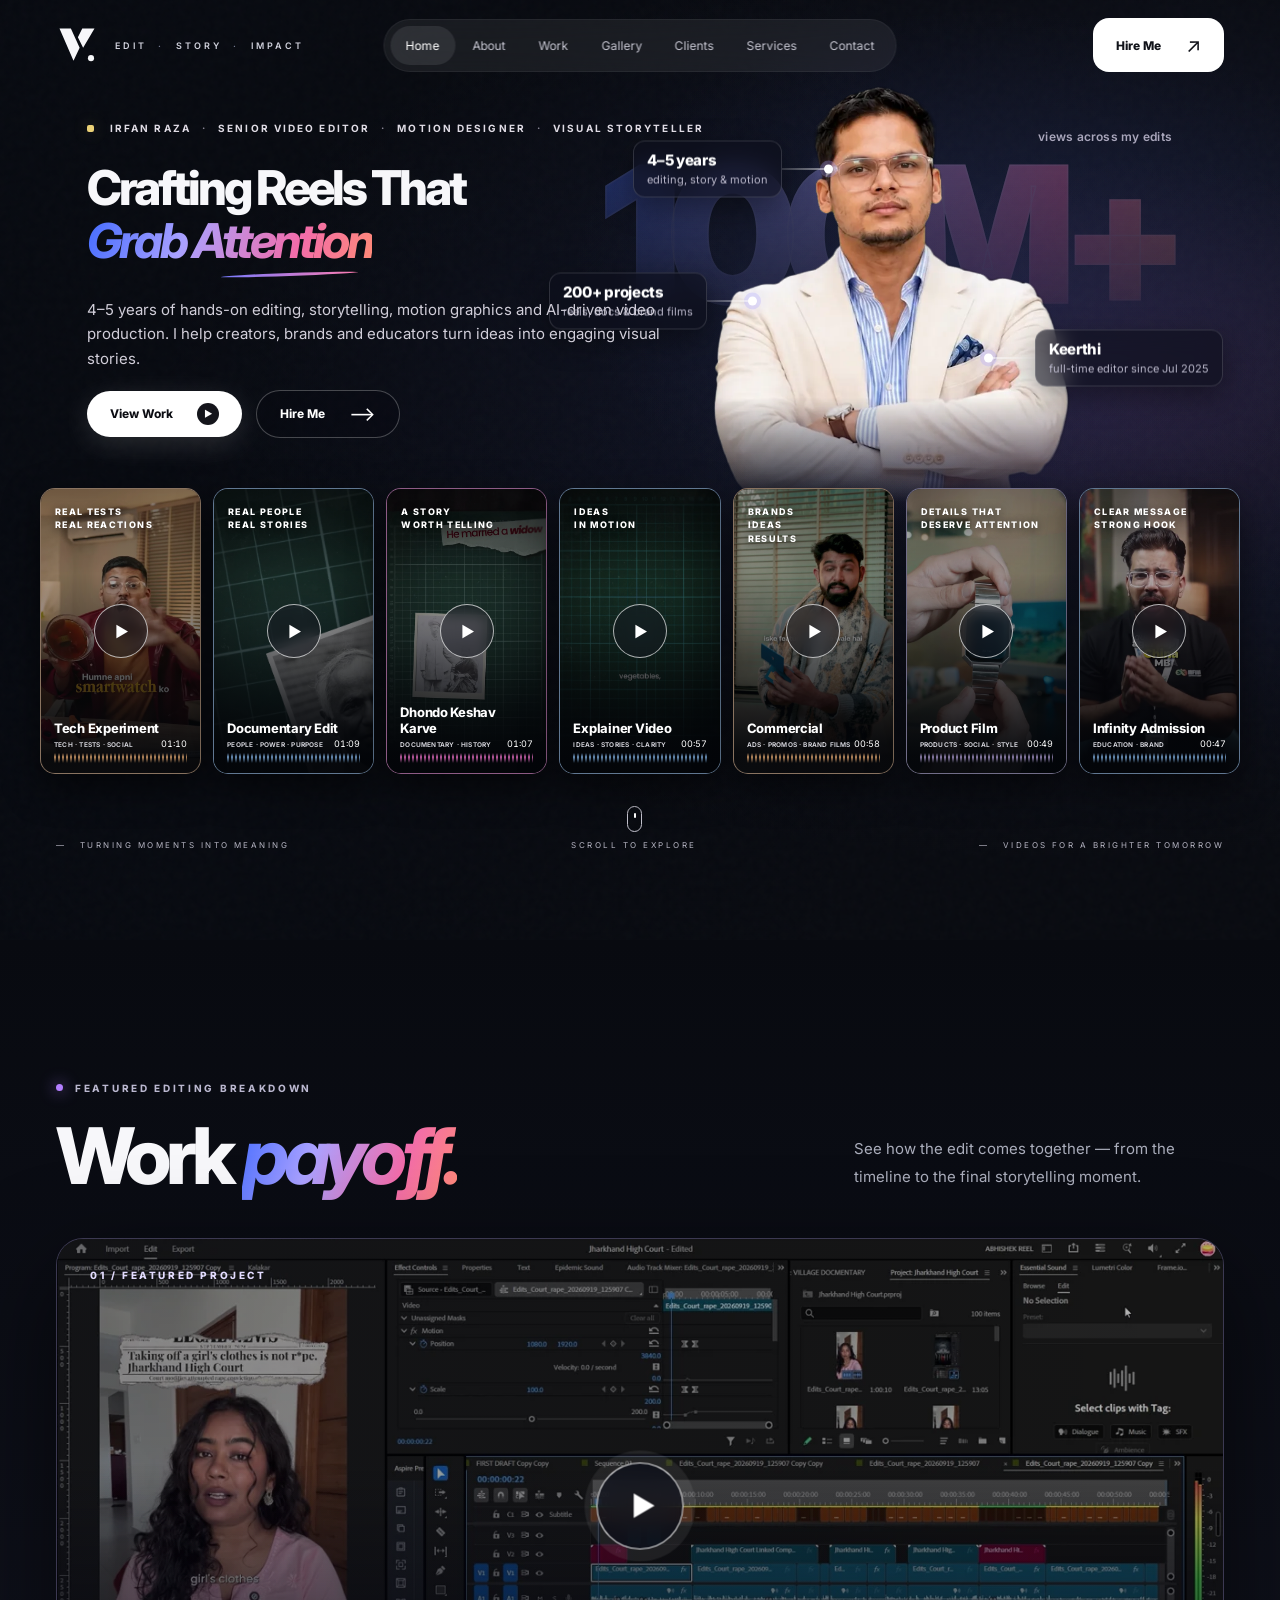
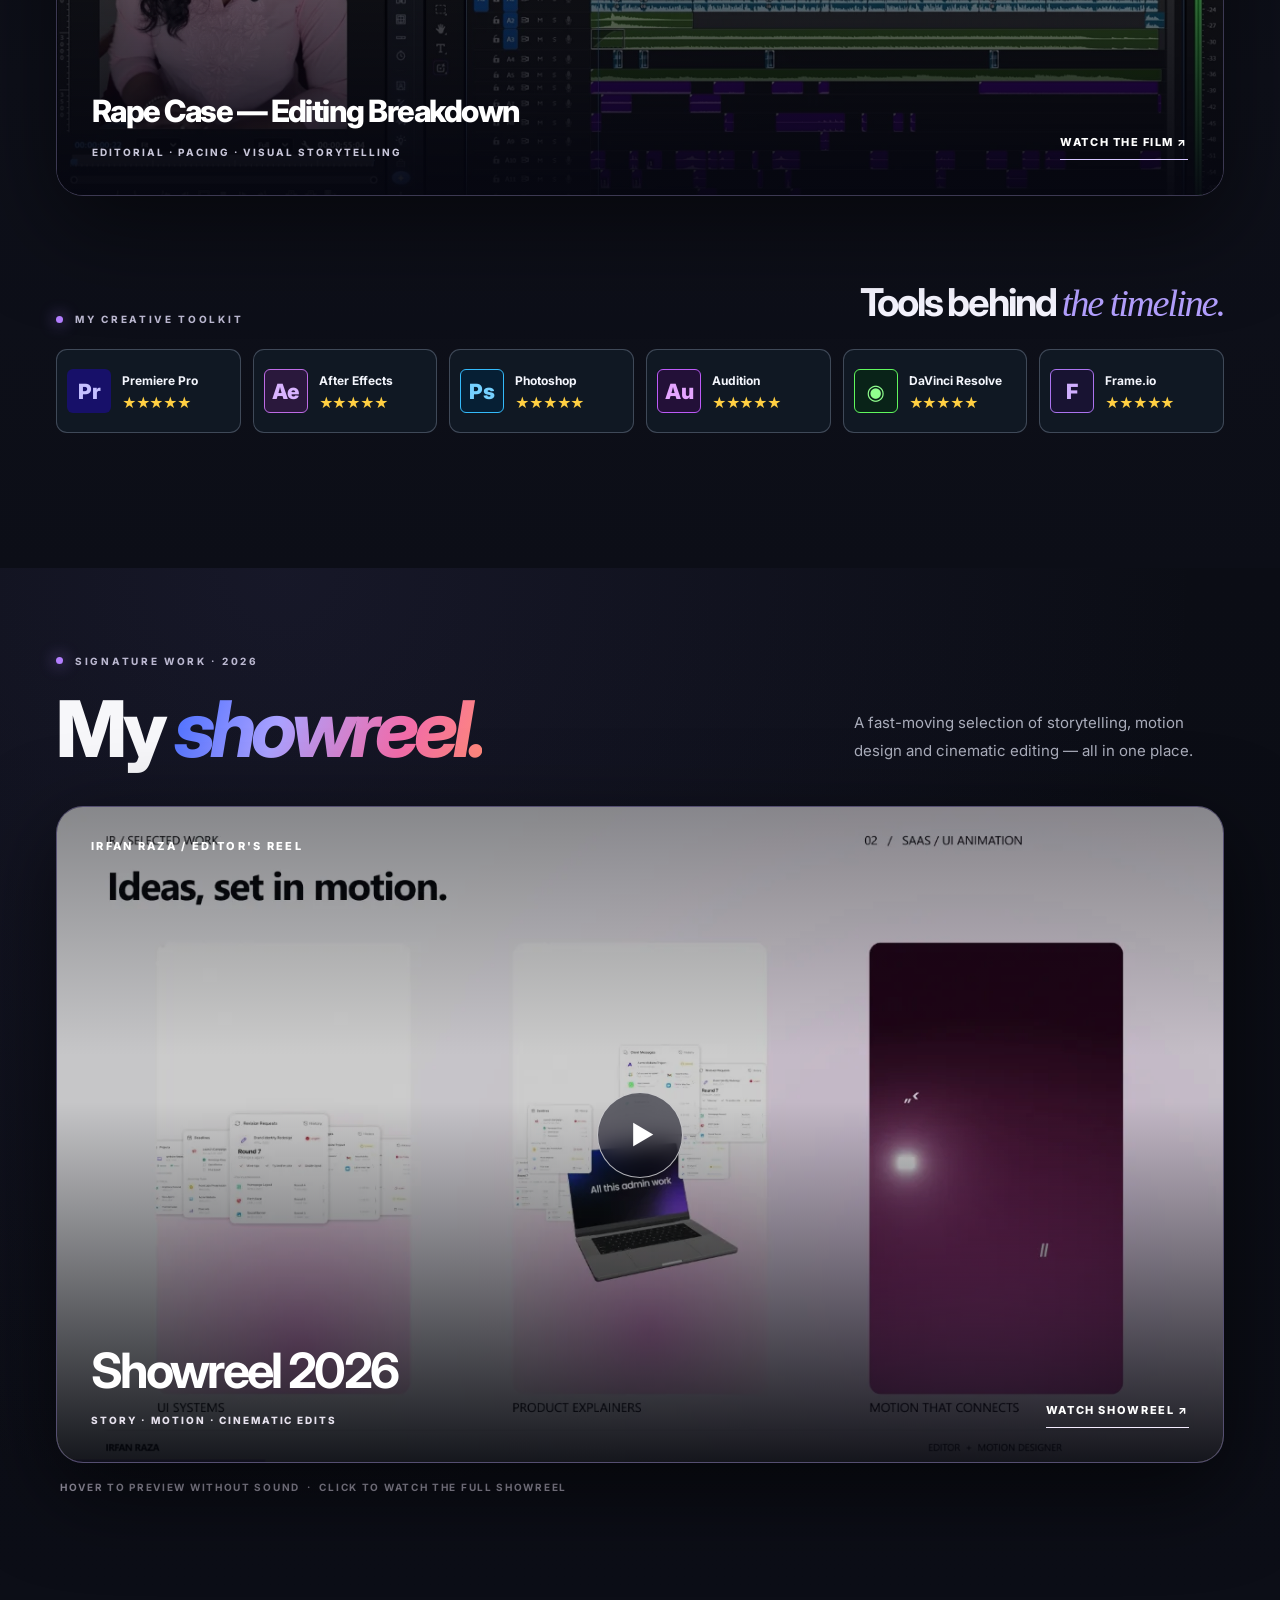
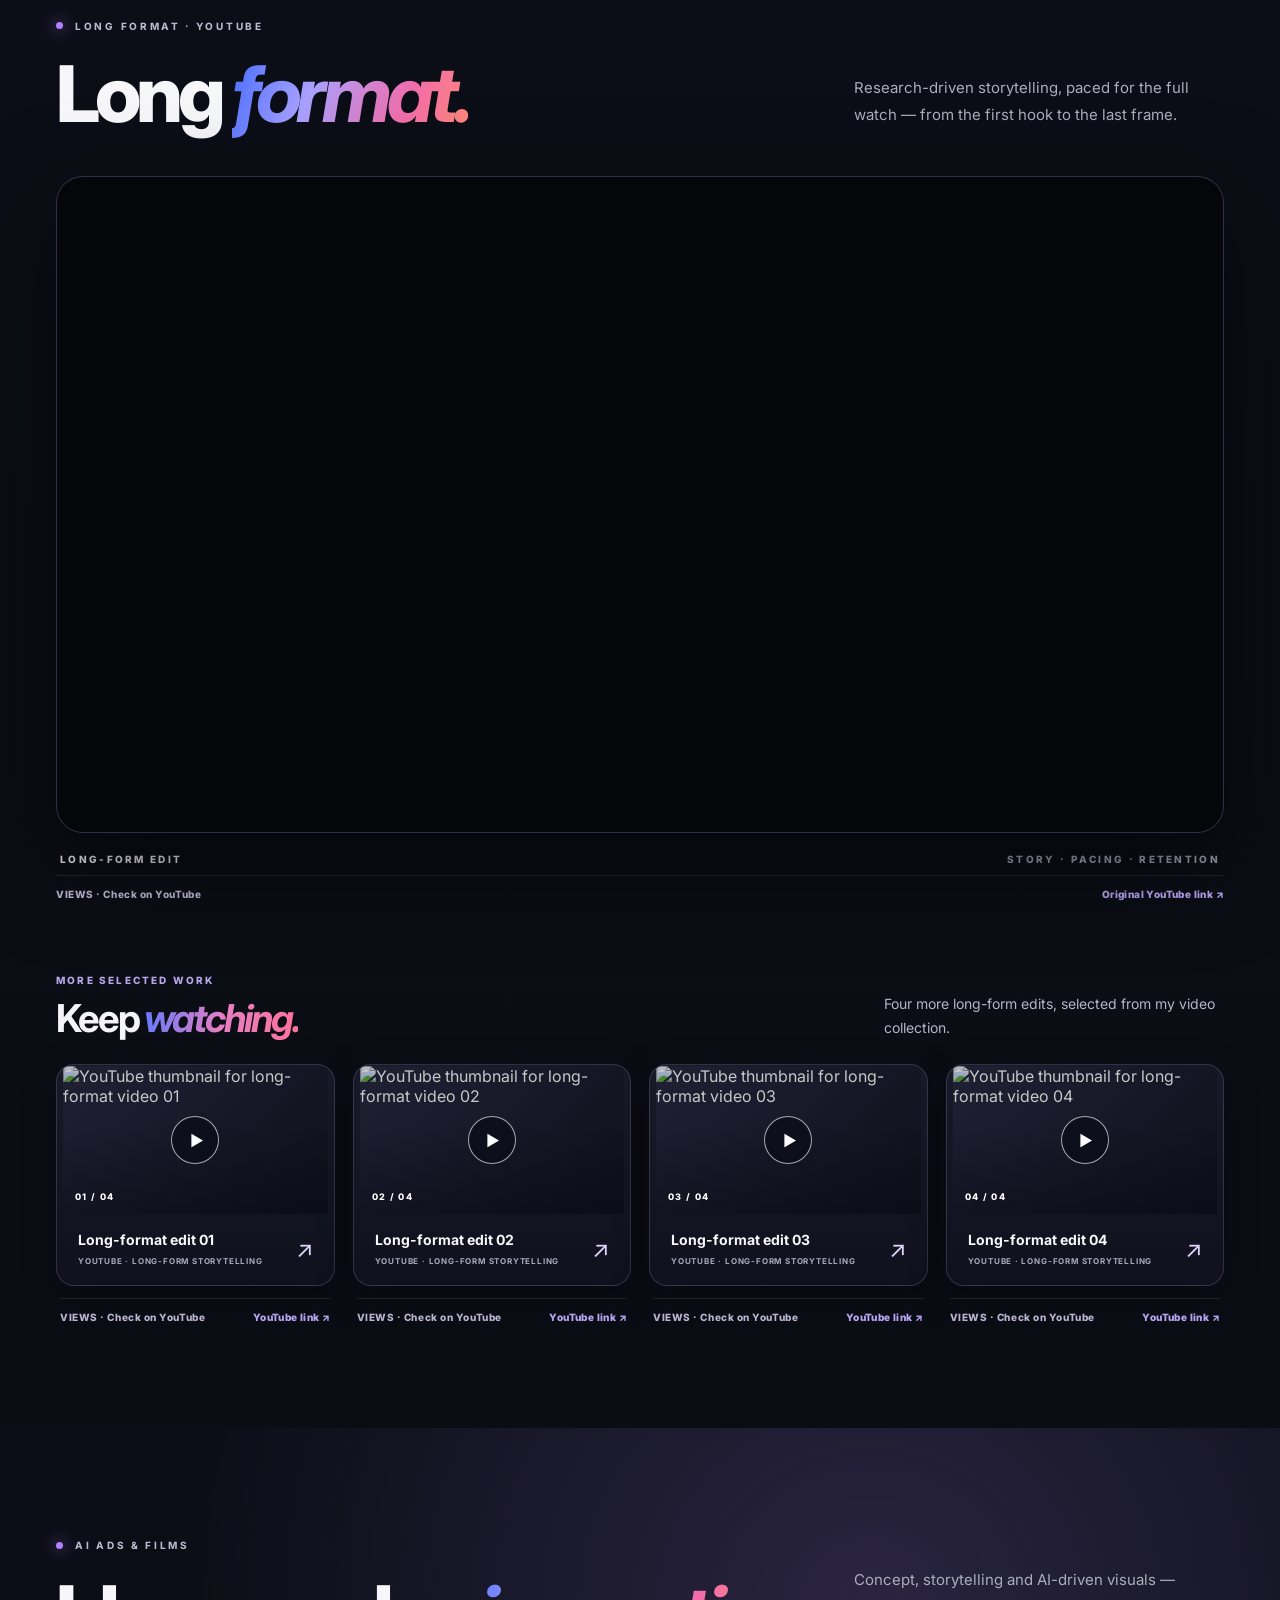
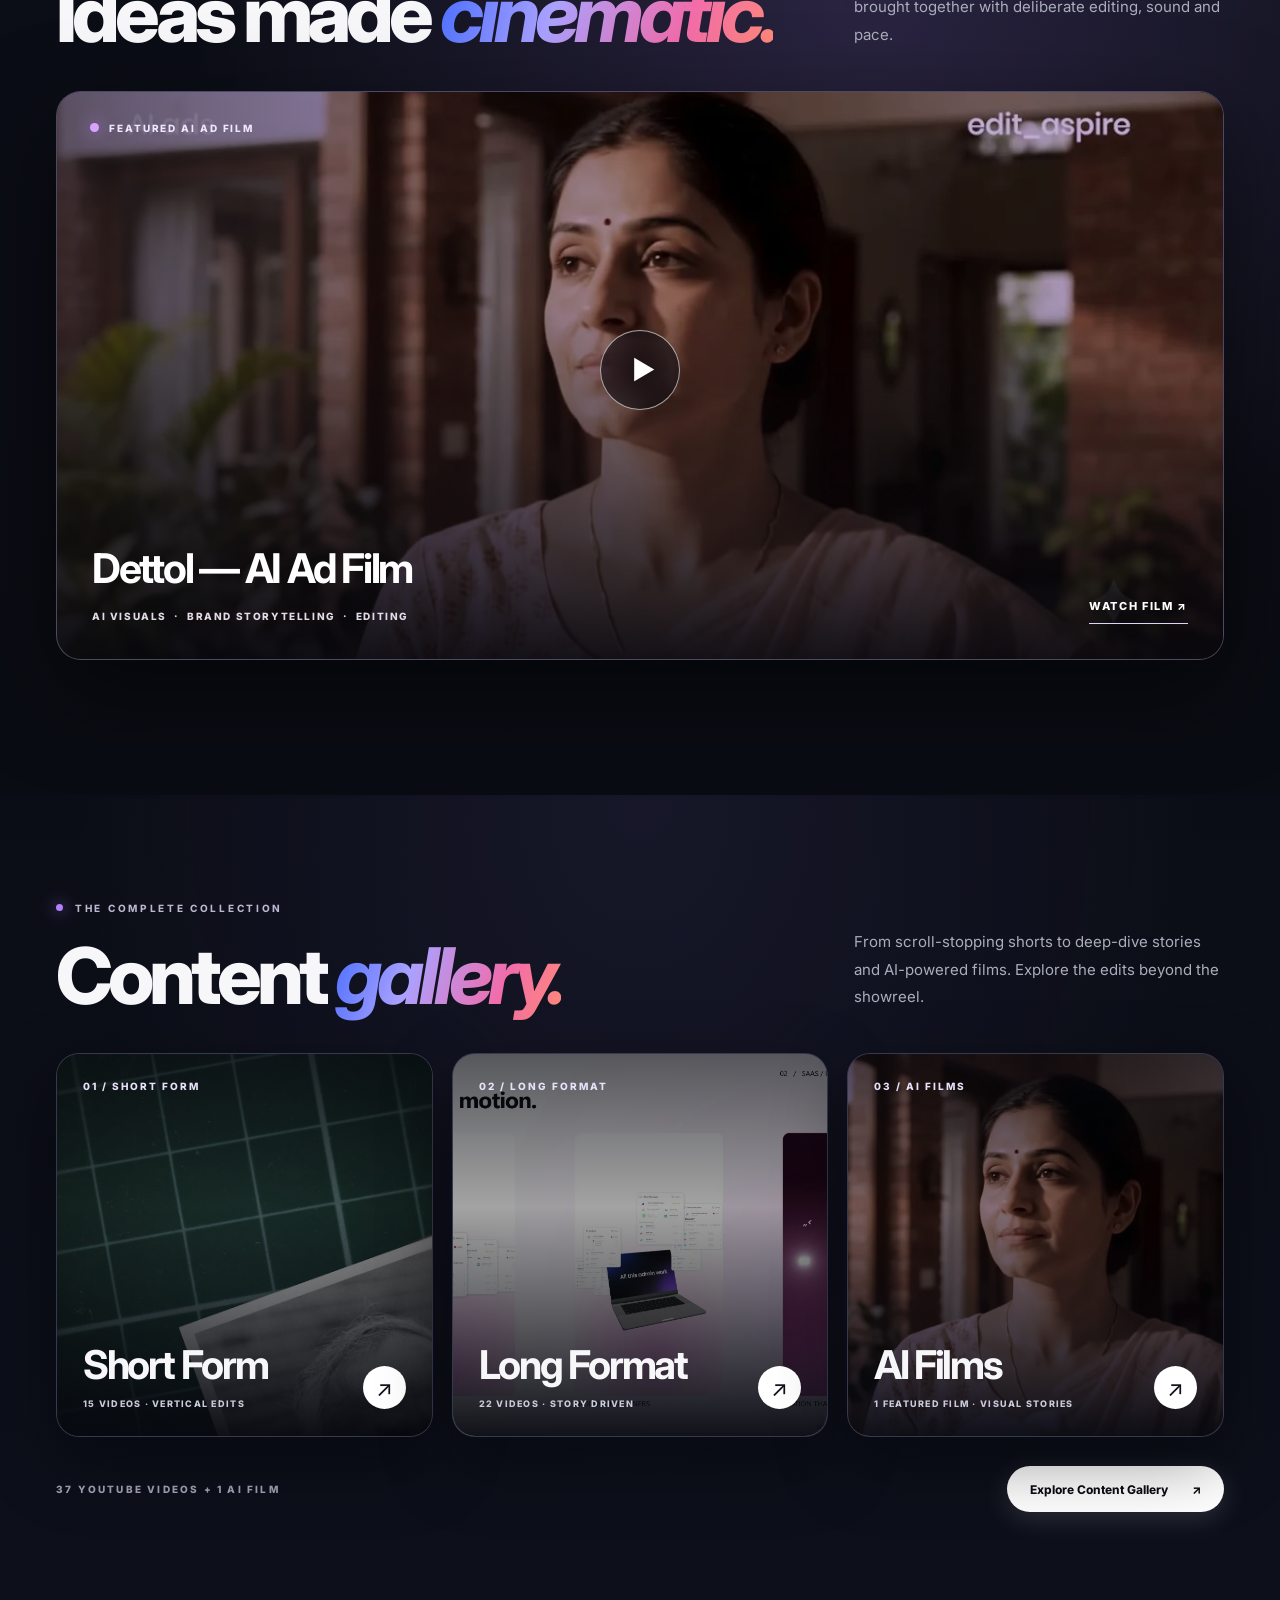
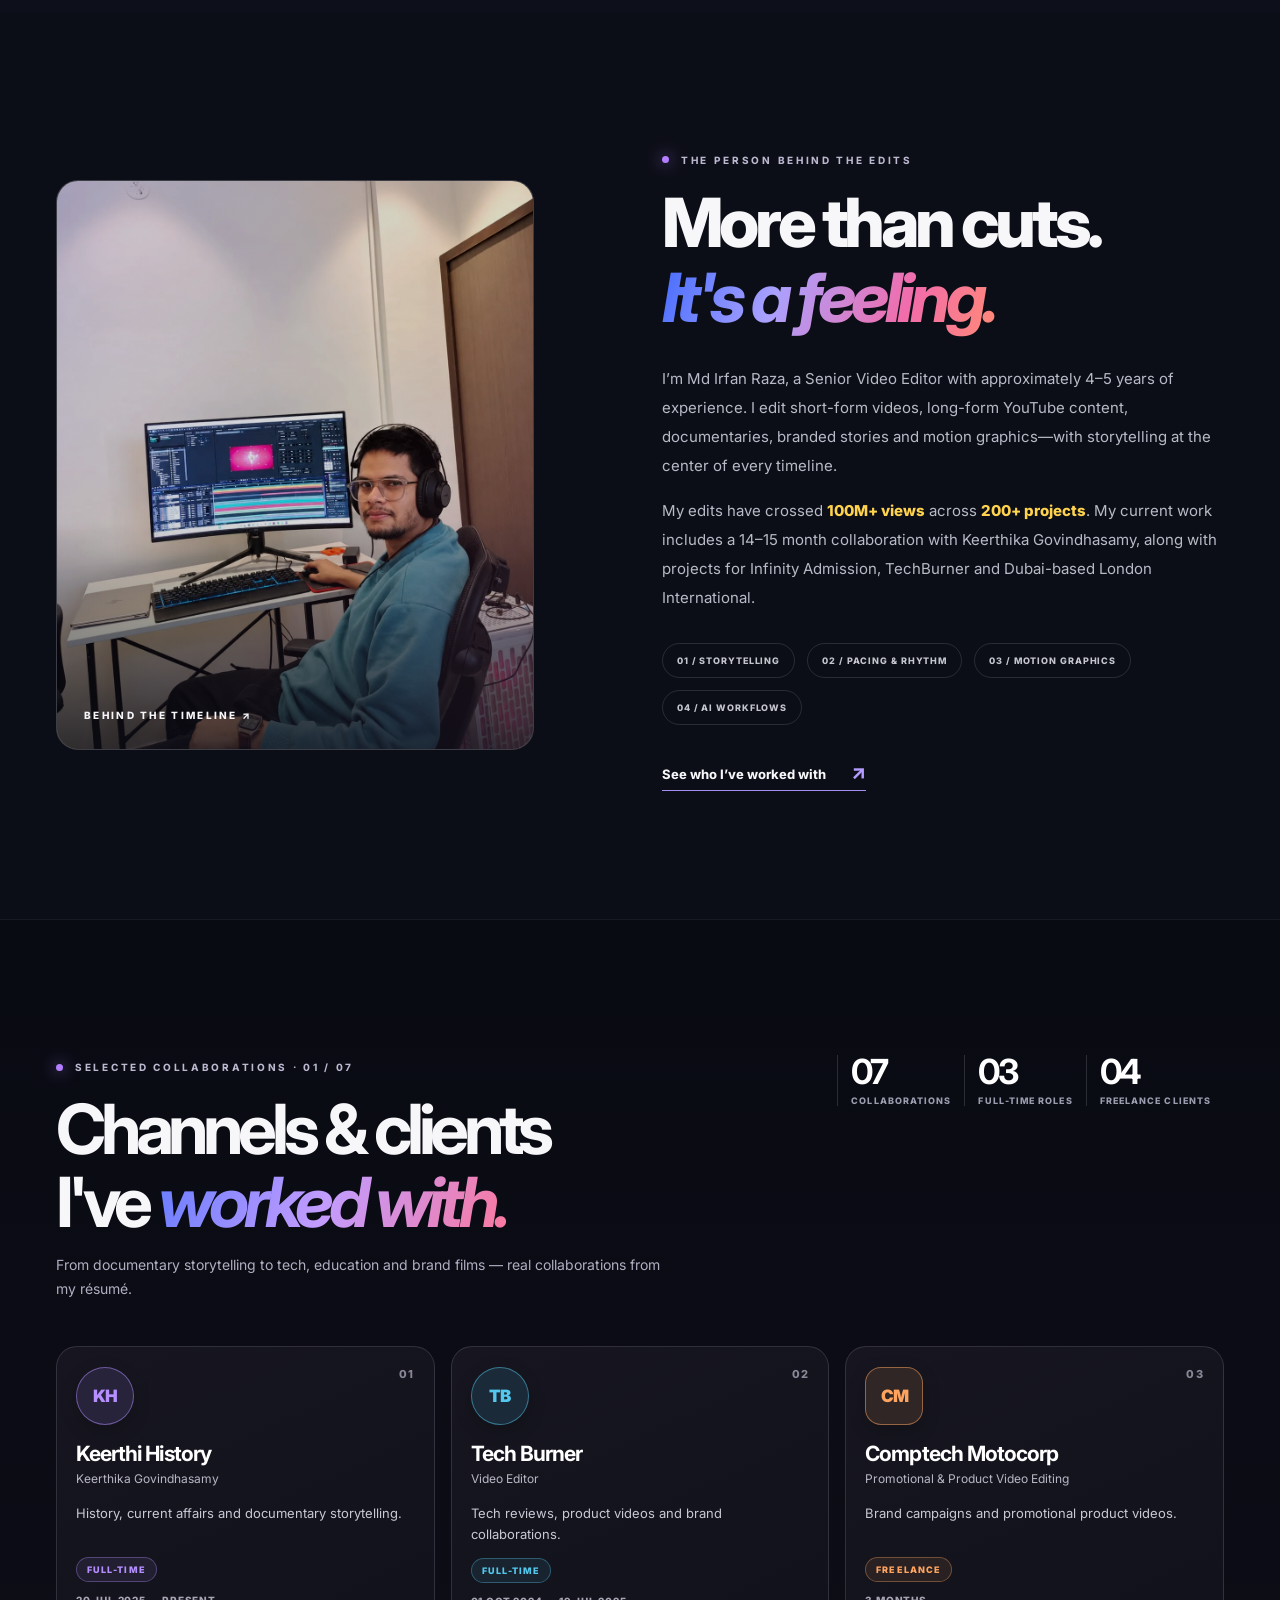
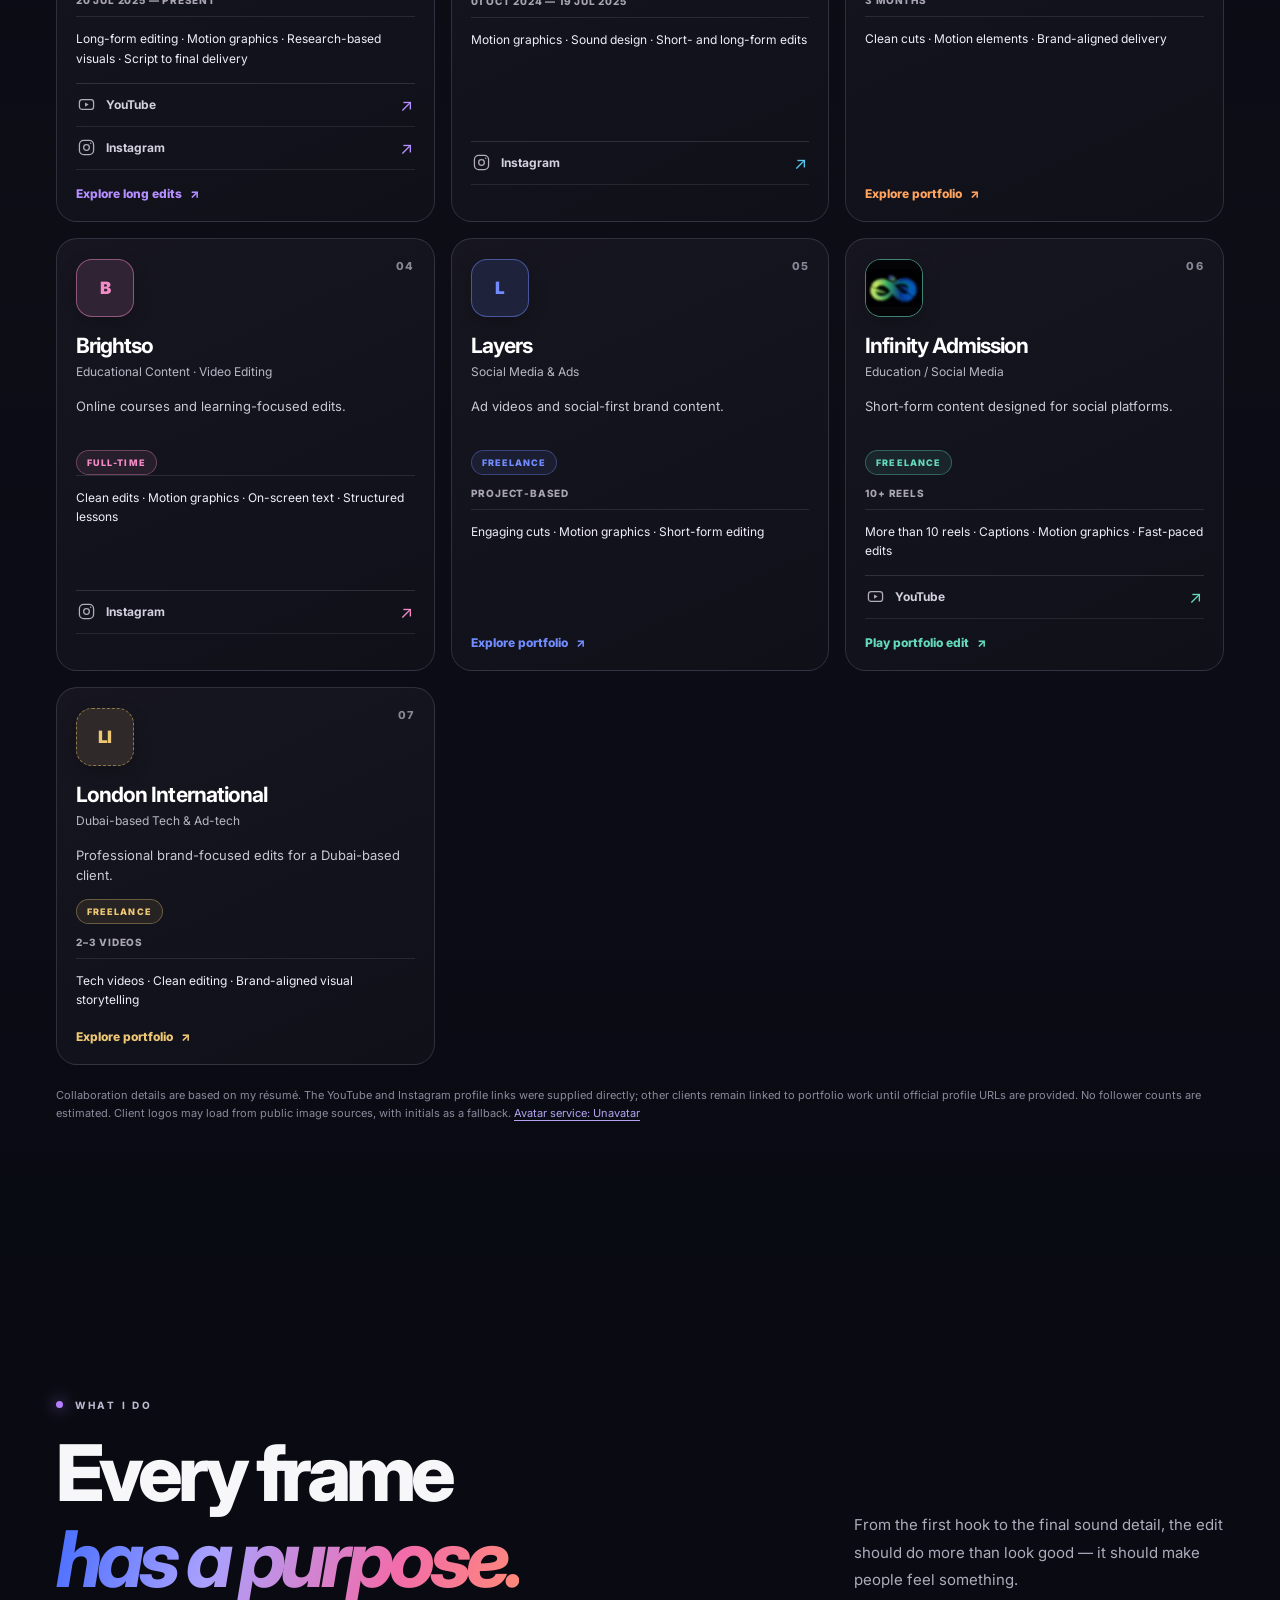
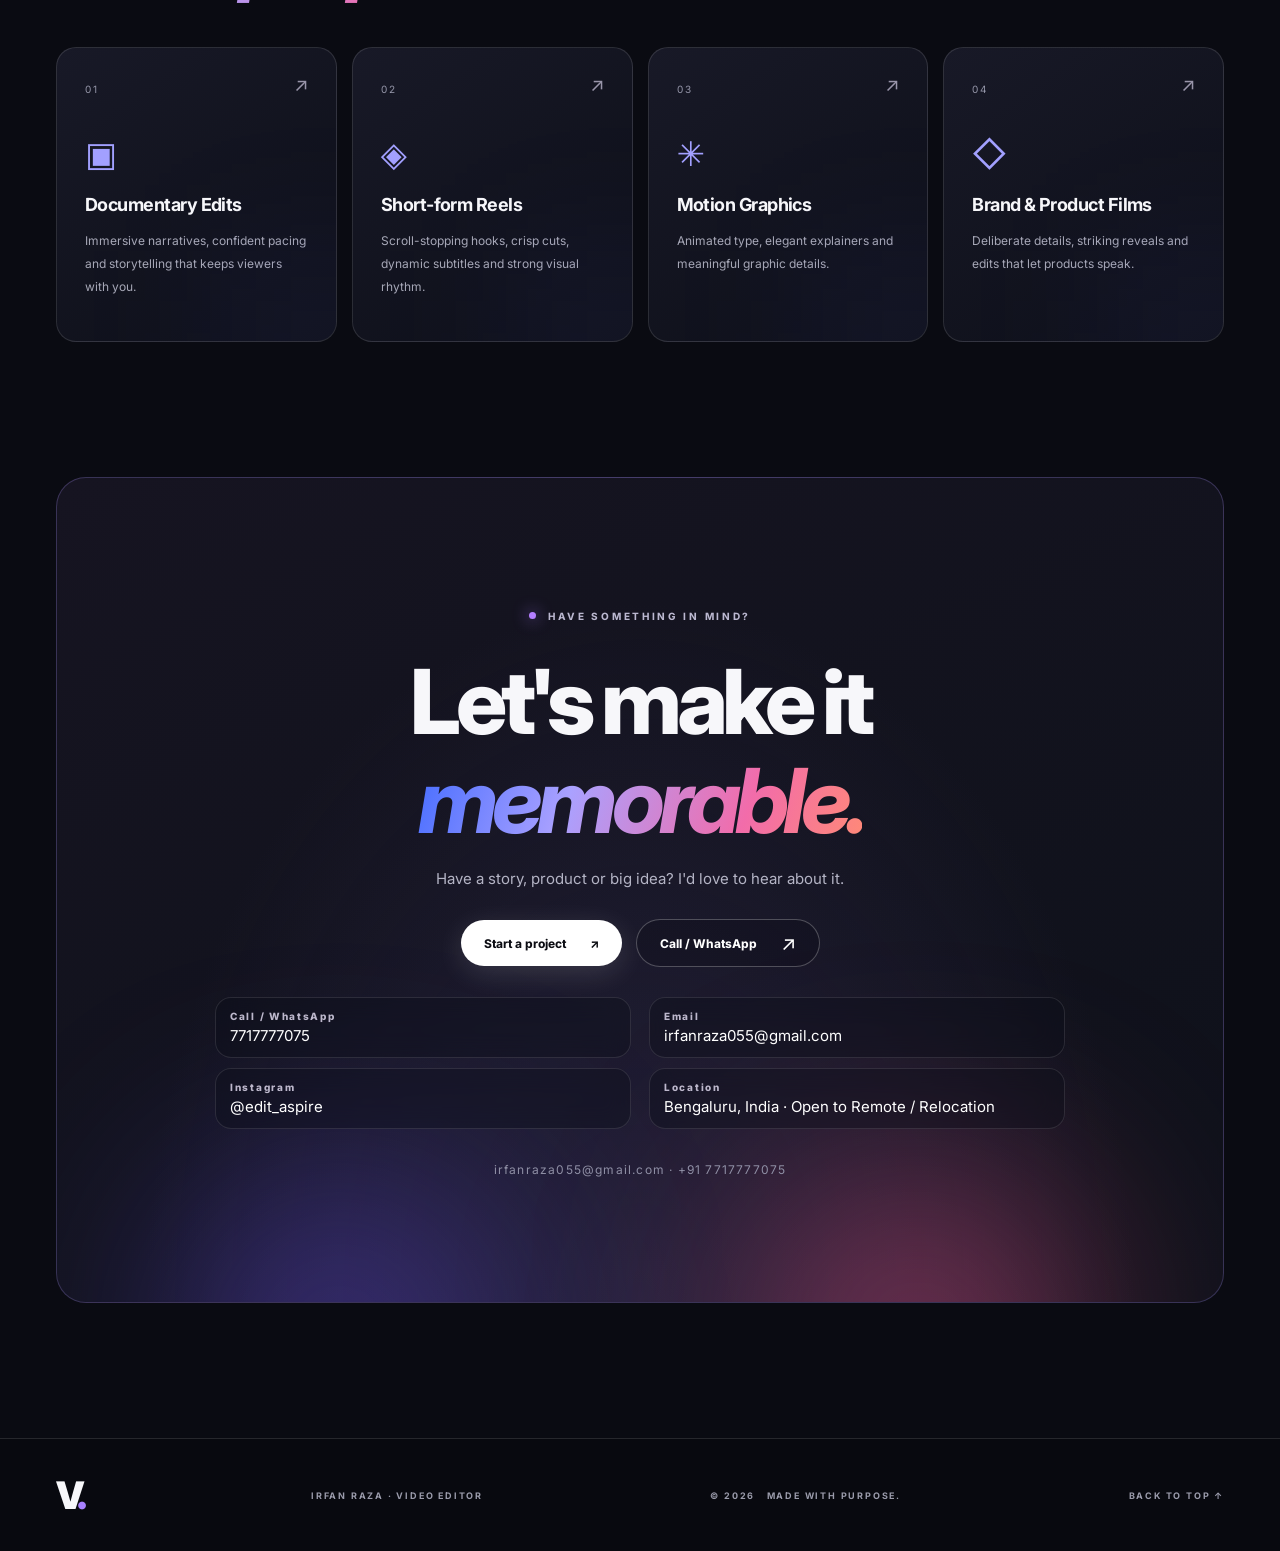
==== commit 9f7b28b6: "Add files via upload" ====
--- a/index.html
+++ b/index.html
@@ -1,105 +1,351 @@
-<!doctype html>
+<!DOCTYPE html>
+
 <html lang="en">
 <head>
-  <meta charset="utf-8"><meta name="viewport" content="width=device-width,initial-scale=1">
-  <meta name="theme-color" content="#0b1020"><meta name="description" content="Md Irfan Raza — senior video editor for creators, brands and media teams. Reels, YouTube, documentaries and motion design.">
-  <meta property="og:title" content="Irfan Raza | Senior Video Editor"><meta property="og:description" content="I turn raw footage into stories people keep watching."><meta property="og:image" content="assets/images/editor.webp">
-  <title>Irfan Raza — Senior Video Editor · TechBurne</title>
-  <link rel="icon" href="assets/images/favicon.svg" type="image/svg+xml">
-  <link rel="preconnect" href="https://fonts.googleapis.com"><link rel="preconnect" href="https://fonts.gstatic.com" crossorigin>
-  <link href="https://fonts.googleapis.com/css2?family=DM+Sans:wght@400;500;600;700;800&family=Space+Grotesk:wght@400;500;600;700&display=swap" rel="stylesheet">
-  <link rel="stylesheet" href="styles.css"><script src="content.js" defer></script><script src="app.js" defer></script>
-</head>
+<meta charset="utf-8"/>
+<meta content="width=device-width, initial-scale=1" name="viewport"/>
+<meta content="#090b12" name="theme-color"/>
+<meta content="Cinematic video editing, powerful storytelling, short-form reels, motion design and product films." name="description"/>
+<meta content="website" property="og:type"/>
+<meta content="Irfan Raza — Senior Video Editor Portfolio" property="og:title"/>
+<meta content="Crafting reels that grab attention. Explore selected edits and let's make something memorable." property="og:description"/>
+<meta content="assets/images/social-preview.jpg" property="og:image"/>
+<title>Irfan Raza | Senior Video Editor &amp; Motion Designer</title>
+<link href="assets/images/favicon.svg" rel="icon" type="image/svg+xml"/>
+<link href="https://fonts.googleapis.com" rel="preconnect"/>
+<link crossorigin="" href="https://fonts.gstatic.com" rel="preconnect"/>
+<link href="https://fonts.googleapis.com/css2?family=DM+Sans:wght@400;500;600;700&amp;family=Inter:wght@400;500;600;700;800;900&amp;display=swap" rel="stylesheet"/>
+<link href="styles.css" rel="stylesheet"/>
+<script defer="" src="site-config.js"></script>
+<script defer="" src="script.js"></script>
+<script defer="" src="hero-stage.js"></script>
+<script defer="True" src="youtube-views.js"></script></head>
 <body>
-<a class="skip" href="#main">Skip to main content</a>
-<header class="site-header">
-  <div class="wrap header-inner">
-    <a class="wordmark" href="#top" aria-label="Irfan Raza home"><span class="wordmark-icon">IR<span>_</span></span><span class="wordmark-copy"><b>IRFAN RAZA</b><small>TECHBURNE / EDITOR'S DESK</small></span></a>
-    <nav class="desktop-nav" aria-label="Primary navigation"><a href="#work">Work</a><a href="#payoff">Featured</a><a href="gallery.html">Gallery</a><a href="#about">About</a><a href="#process">Process</a></nav>
-    <a class="header-contact" href="mailto:irfanraza055@gmail.com">LET'S TALK <span aria-hidden="true">↗</span></a>
-    <button class="menu-toggle" aria-label="Open navigation" aria-expanded="false" aria-controls="mobile-menu"><span></span><span></span><span></span></button>
-  </div>
-  <nav id="mobile-menu" class="mobile-menu" aria-label="Mobile navigation" hidden><a href="#work">Work</a><a href="#payoff">Featured</a><a href="gallery.html">Project Gallery ↗</a><a href="#about">About</a><a href="#process">My Process</a><a href="#contact">Contact</a></nav>
+<a class="skip-link" href="#work">Skip to work</a>
+<div aria-hidden="true" class="cursor-glow"></div>
+<main>
+<section aria-labelledby="hero-title" class="hero" id="home">
+<div aria-hidden="true" class="hero-wash"></div>
+<div aria-hidden="true" class="hero-noise"></div>
+<header class="site-header wrap">
+<a aria-label="Home" class="brand" href="#home">
+<svg aria-label="Edit Story Impact logo" height="42" role="img" viewbox="0 0 48 48" width="42"><path d="M4 5h13l10 22-7 15L4 5Zm26 0h14L31 27l-6-12 5-10Z" fill="currentColor"></path><circle cx="40" cy="39" fill="currentColor" r="3.5"></circle></svg>
+<span>EDIT <i>·</i> STORY <i>·</i> IMPACT</span>
+</a>
+<nav aria-label="Main navigation" class="desktop-nav">
+<a class="current" href="#home">Home</a><a href="#about">About</a><a href="#work">Work</a><a href="gallery.html">Gallery</a><a href="#clients">Clients</a><a href="#services">Services</a><a href="#contact">Contact</a>
+</nav>
+<a class="header-cta" href="#contact">Hire Me <span aria-hidden="true">↗</span></a>
+<button aria-controls="mobile-nav" aria-expanded="false" aria-label="Open navigation" class="mobile-menu-button" type="button"><span></span><span></span></button>
 </header>
-<main id="main">
-  <section class="hero" id="top" aria-labelledby="hero-title">
-    <div class="hero-grid" aria-hidden="true"></div><div class="hero-photo" aria-hidden="true"></div><div class="hero-wash" aria-hidden="true"></div>
-    <div class="wrap hero-inner">
-      <div class="hero-content">
-        <span class="tiny-kicker"><i class="live-pixel"></i> PLAYER 01 / CREATIVE MODE <span class="kicker-line"></span> AVAILABLE FOR PROJECTS</span>
-        <h1 id="hero-title">I turn raw footage into <em>stories people <span>keep watching.</span></em></h1>
-        <p class="hero-intro">I'm <strong>Md Irfan Raza</strong>, a senior video editor with nearly five years of experience shaping reels, long-form YouTube videos, documentaries, motion graphics and branded content for creators and companies.</p>
-        <div class="hero-ctas"><a href="#work" class="button button-primary">WATCH MY WORK <span aria-hidden="true">↘</span></a><a href="gallery.html" class="button button-outline">PROJECT GALLERY <span aria-hidden="true">↗</span></a></div>
-        <div class="hero-proof"><span class="proof-indicator"><i></i> STORY-LED EDITING</span><span>YOUTUBE <i class="bullet">/</i> SOCIAL <i class="bullet">/</i> DOCUMENTARY</span></div>
-      </div>
-      <div class="hero-art" aria-hidden="true">
-        <div class="pixel-cloud cloud-one"><i></i><i></i><i></i><i></i><i></i></div>
-        <div class="pixel-coin coin-one">✦</div>
-        <div class="hero-frame"><div class="frame-top"><span>EDITOR_CAM_01</span><span class="rec">● REC</span></div><div class="frame-crosshair">+</div><div class="frame-bottom"><span>24 FPS</span><span>THE STORY IS IN THE CUT.</span></div></div>
-        <div class="floating-label">HOOK <b>↗</b><br>PACE <b>↗</b><br>IMPACT <b>↗</b></div>
-        <div class="timeline-hud"><span class="timeline-tag">PROJECT_01 / EDITING</span><div class="track"><i></i><i></i><i></i><i></i><i></i></div><div class="track track-b"><i></i><i></i><i></i><i></i></div><div class="track track-c"><i></i><i></i><i></i></div></div>
-        <div class="hero-asterisk">✳</div><div class="pixel-pipe" aria-hidden="true"><i></i></div>
-      </div>
-    </div>
-    <div class="hero-bottom wrap"><span>© <span id="year-hero">2026</span> / CUT BY IRFAN</span><span>SCROLL TO EXPLORE <span class="down-arrow">↓</span></span><span>CREATIVE EDITING FOR A GLOBAL AUDIENCE</span></div>
-  </section>
+<nav aria-label="Mobile navigation" class="mobile-nav" hidden="" id="mobile-nav">
+<a href="#home">Home</a><a href="#about">About</a><a href="#work">Work</a><a href="gallery.html">Gallery</a><a href="#clients">Clients</a><a href="#services">Services</a><a href="#contact">Contact</a>
+</nav>
+<div class="hero-copy wrap">
+<div class="eyebrow"><span class="eyebrow-dot"></span> IRFAN RAZA <b>·</b> SENIOR VIDEO EDITOR <b>·</b> MOTION DESIGNER <b>·</b> VISUAL STORYTELLER</div>
+<h1 id="hero-title">Crafting Reels That<br/><em>Grab Attention</em></h1>
+<p>4–5 years of hands-on editing, storytelling, motion graphics and AI-driven video production. I help creators, brands and educators turn ideas into engaging visual stories.</p>
+<div class="hero-actions">
+<a class="btn btn-primary" href="#work">View Work <span aria-hidden="true" class="play-mini">▶</span></a>
+<a class="btn btn-secondary" href="#contact">Hire Me <span aria-hidden="true">⟶</span></a>
+</div>
+</div>
+<figure class="hero-stage" data-frames="192" data-fps="30" data-path="assets/hero-frames/f" aria-label="Irfan Raza in a cream blazer, folding his arms">
+<p aria-hidden="true" class="stage-big"><span>100M+</span><small>views across my edits</small></p>
+<div class="stage-figure">
+<img alt="Irfan Raza in a cream blazer" class="stage-poster" decoding="async" fetchpriority="high" height="718" src="assets/hero-frames/f000.webp" width="771"/>
+<canvas aria-hidden="true" class="stage-canvas"></canvas>
+<ul class="stage-notes">
+<li class="stage-note note-a" data-at="18"><i class="stage-dot"></i><i class="stage-line"></i><span class="stage-label"><strong>4–5 years</strong><span>editing, story &amp; motion</span></span></li>
+<li class="stage-note note-b" data-at="48"><i class="stage-dot"></i><i class="stage-line"></i><span class="stage-label"><strong>200+ projects</strong><span>reels, docs &amp; brand films</span></span></li>
+<li class="stage-note note-c" data-at="100"><i class="stage-dot"></i><i class="stage-line"></i><span class="stage-label"><strong>Keerthi</strong><span>full-time editor since Jul 2025</span></span></li>
+<li class="stage-note note-d" data-at="128"><i class="stage-dot"></i><i class="stage-line"></i><span class="stage-label"><strong>Tech Burner</strong><span>video editor, 2024–25</span></span></li>
+</ul>
+</div>
+</figure>
+<div aria-label="Seven featured video reels" class="hero-reels">
+<div class="reels-track" id="hero-reels">
+<button aria-label="Watch smartwatch experiment video" class="reel-card tone-amber" data-video="7" type="button">
+<img alt="Smartwatch experiment video frame" height="960" loading="eager" src="assets/images/smartwatch-test.webp" width="540"/>
+<video aria-hidden="true" class="reel-preview" loop="" muted="" playsinline="" preload="none"></video>
+<span aria-hidden="true" class="reel-hover-hint">CLICK HERE TO WATCH ↗</span>
+<span class="reel-topline">REAL TESTS<br/>REAL REACTIONS</span><span aria-hidden="true" class="reel-play">▶</span>
+<span class="reel-info"><span class="reel-title">Tech Experiment</span><span class="reel-sub">TECH · TESTS · SOCIAL</span><span class="reel-duration">01:10</span></span><span aria-hidden="true" class="timeline"></span>
+</button>
+<button aria-label="Watch Chandrasekhar documentary" class="reel-card tone-ice" data-video="0" type="button">
+<img alt="Chandrasekhar documentary frame" height="960" loading="eager" src="assets/images/chandrasekhar-preview.webp" width="540"/>
+<video aria-hidden="true" class="reel-preview" loop="" muted="" playsinline="" preload="none"></video>
+<span aria-hidden="true" class="reel-hover-hint">CLICK HERE TO WATCH ↗</span>
+<span class="reel-topline">REAL PEOPLE<br/>REAL STORIES</span><span aria-hidden="true" class="reel-play">▶</span>
+<span class="reel-info"><span class="reel-title">Documentary Edit</span><span class="reel-sub">PEOPLE · POWER · PURPOSE</span><span class="reel-duration">01:09</span></span><span aria-hidden="true" class="timeline"></span>
+</button>
+<button aria-label="Watch Dhondo Keshav Karve documentary" class="reel-card tone-pink" data-video="1" type="button">
+<img alt="Dhondo Keshav Karve documentary frame" height="960" loading="eager" src="assets/images/dhondo-karve.webp" width="540"/>
+<video aria-hidden="true" class="reel-preview" loop="" muted="" playsinline="" preload="none"></video>
+<span aria-hidden="true" class="reel-hover-hint">CLICK HERE TO WATCH ↗</span>
+<span class="reel-topline">A STORY<br/>WORTH TELLING</span><span aria-hidden="true" class="reel-play">▶</span>
+<span class="reel-info"><span class="reel-title">Dhondo Keshav Karve</span><span class="reel-sub">DOCUMENTARY · HISTORY</span><span class="reel-duration">01:07</span></span><span aria-hidden="true" class="timeline"></span>
+</button>
+<button aria-label="Watch vegetables explainer video" class="reel-card tone-blue" data-video="2" type="button">
+<img alt="Vegetables explainer frame" height="960" loading="eager" src="assets/images/vegetables-preview.webp" width="540"/>
+<video aria-hidden="true" class="reel-preview" loop="" muted="" playsinline="" preload="none"></video>
+<span aria-hidden="true" class="reel-hover-hint">CLICK HERE TO WATCH ↗</span>
+<span class="reel-topline">IDEAS<br/>IN MOTION</span><span aria-hidden="true" class="reel-play">▶</span>
+<span class="reel-info"><span class="reel-title">Explainer Video</span><span class="reel-sub">IDEAS · STORIES · CLARITY</span><span class="reel-duration">00:57</span></span><span aria-hidden="true" class="timeline"></span>
+</button>
+<button aria-label="Play Commercial: ANARC Watch" class="reel-card tone-amber" data-video="3" type="button">
+<img alt="ANARC watch commercial thumbnail" height="960" loading="eager" src="assets/images/anarc-watch.webp" width="540"/>
+<video aria-hidden="true" class="reel-preview" loop="" muted="" playsinline="" preload="none"></video>
+<span aria-hidden="true" class="reel-hover-hint">CLICK HERE TO WATCH ↗</span>
+<span class="reel-topline">BRANDS<br/>IDEAS<br/>RESULTS</span><span aria-hidden="true" class="reel-play">▶</span>
+<span class="reel-info"><span class="reel-title">Commercial</span><span class="reel-sub">ADS · PROMOS · BRAND FILMS</span><span class="reel-duration">00:58</span></span><span aria-hidden="true" class="timeline"></span>
+</button>
+<button aria-label="Play Product Film: NEWWN Cuts" class="reel-card tone-purple" data-video="4" type="button">
+<img alt="NEWWN Cuts product film thumbnail" height="960" loading="eager" src="assets/images/newn-cuts.webp" width="540"/>
+<video aria-hidden="true" class="reel-preview" loop="" muted="" playsinline="" preload="none"></video>
+<span aria-hidden="true" class="reel-hover-hint">CLICK HERE TO WATCH ↗</span>
+<span class="reel-topline">DETAILS THAT<br/>DESERVE ATTENTION</span><span aria-hidden="true" class="reel-play">▶</span>
+<span class="reel-info"><span class="reel-title">Product Film</span><span class="reel-sub">PRODUCTS · SOCIAL · STYLE</span><span class="reel-duration">00:49</span></span><span aria-hidden="true" class="timeline"></span>
+</button>
+<button aria-label="Watch Infinity Admission video" class="reel-card tone-blue" data-video="8" type="button">
+<img alt="Infinity Admission video frame" height="960" loading="eager" src="assets/images/infinity-admission.webp" width="540"/>
+<video aria-hidden="true" class="reel-preview" loop="" muted="" playsinline="" preload="none"></video>
+<span aria-hidden="true" class="reel-hover-hint">CLICK HERE TO WATCH ↗</span>
+<span class="reel-topline">CLEAR MESSAGE<br/>STRONG HOOK</span><span aria-hidden="true" class="reel-play">▶</span>
+<span class="reel-info"><span class="reel-title">Infinity Admission</span><span class="reel-sub">EDUCATION · BRAND</span><span class="reel-duration">00:47</span></span><span aria-hidden="true" class="timeline"></span>
+</button>
+</div>
+<div class="mobile-swipe-note">SWIPE TO EXPLORE <span aria-hidden="true">⟶</span></div>
+</div>
+<div class="hero-footer wrap"><span>—   TURNING MOMENTS INTO MEANING</span><a aria-label="Scroll to selected work" href="#work"><span aria-hidden="true" class="scroll-mouse"></span>SCROLL TO EXPLORE</a><span>—   VIDEOS FOR A BRIGHTER TOMORROW</span></div>
+</section>
+<section aria-labelledby="work-title" class="work section-pad" id="work">
+<div class="wrap payoff-wrap">
+<div class="section-heading payoff-heading"><div><span class="kicker"><span></span> FEATURED EDITING BREAKDOWN</span><h2 id="work-title">Work <em>payoff.</em></h2></div><p>See how the edit comes together — from the timeline to the final storytelling moment.</p></div>
+<button aria-label="Watch Rape Case editing breakdown" class="payoff-feature" data-video="5" type="button">
+<img alt="Video editing timeline showing the Rape Case project" height="692" loading="lazy" src="assets/images/work-payoff.webp" width="1280"/>
+<span aria-hidden="true" class="payoff-shade"></span>
+<span aria-hidden="true" class="payoff-index">01 / FEATURED PROJECT</span>
+<span aria-hidden="true" class="payoff-play">▶</span>
+<span class="payoff-details"><span><strong>Rape Case — Editing Breakdown</strong><small>EDITORIAL · PACING · VISUAL STORYTELLING</small></span><span class="payoff-watch">WATCH THE FILM ↗</span></span>
+</button>
+</div>
+<div aria-labelledby="toolkit-title" class="toolkit wrap">
+<div class="toolkit-heading"><span class="kicker"><span></span> MY CREATIVE TOOLKIT</span><h3 id="toolkit-title">Tools behind <em>the timeline.</em></h3></div>
+<div class="toolkit-grid">
+<div class="tool-card"><span class="tool-icon pr">Pr</span><span class="tool-body"><strong>Premiere Pro</strong><span aria-label="Five stars" class="tool-rating">★★★★★</span></span></div>
+<div class="tool-card"><span class="tool-icon ae">Ae</span><span class="tool-body"><strong>After Effects</strong><span aria-label="Five stars" class="tool-rating">★★★★★</span></span></div>
+<div class="tool-card"><span class="tool-icon ps">Ps</span><span class="tool-body"><strong>Photoshop</strong><span aria-label="Five stars" class="tool-rating">★★★★★</span></span></div>
+<div class="tool-card"><span class="tool-icon au">Au</span><span class="tool-body"><strong>Audition</strong><span aria-label="Five stars" class="tool-rating">★★★★★</span></span></div>
+<div class="tool-card"><span class="tool-icon resolve">◉</span><span class="tool-body"><strong>DaVinci Resolve</strong><span aria-label="Five stars" class="tool-rating">★★★★★</span></span></div>
+<div class="tool-card"><span class="tool-icon frame">F</span><span class="tool-body"><strong>Frame.io</strong><span aria-label="Five stars" class="tool-rating">★★★★★</span></span></div>
+</div>
+</div>
+</section>
+<section aria-labelledby="showreel-title" class="showreel-section section-pad" id="showreel">
+<div class="wrap">
+<div class="section-heading showreel-heading">
+<div><span class="kicker"><span></span> SIGNATURE WORK · 2026</span><h2 id="showreel-title">My <em>showreel.</em></h2></div>
+<p>A fast-moving selection of storytelling, motion design and cinematic editing — all in one place.</p>
+</div>
+<button aria-label="Play Irfan Raza showreel with sound" class="showreel-card" data-video="9" type="button">
+<img alt="Still from Irfan Raza's cinematic video editing showreel" height="720" loading="lazy" src="assets/images/irfan-showreel.webp" width="1280"/>
+<video aria-hidden="true" class="showreel-preview" loop="" muted="" playsinline="" preload="none"></video>
+<span aria-hidden="true" class="showreel-overlay"></span>
+<span aria-hidden="true" class="showreel-badge">IRFAN RAZA / EDITOR'S REEL</span>
+<span aria-hidden="true" class="showreel-play">▶</span>
+<span aria-hidden="true" class="showreel-bottom"><span><strong>Showreel 2026</strong><small>STORY · MOTION · CINEMATIC EDITS</small></span><span class="showreel-cta">WATCH SHOWREEL ↗</span></span>
+</button>
+<p class="showreel-footnote">HOVER TO PREVIEW WITHOUT SOUND  ·  CLICK TO WATCH THE FULL SHOWREEL</p>
+</div>
+</section>
+<section aria-labelledby="long-format-title" class="long-format" id="long-format">
+<div class="wrap">
+<div class="section-heading long-heading"><div><span class="kicker"><span></span> LONG FORMAT · YOUTUBE</span><h2 id="long-format-title">Long <em>format.</em></h2></div><p>Research-driven storytelling, paced for the full watch — from the first hook to the last frame.</p></div>
+<div class="long-embed">
+<iframe allow="accelerometer; autoplay; clipboard-write; encrypted-media; gyroscope; picture-in-picture; web-share" allowfullscreen="" loading="lazy" referrerpolicy="strict-origin-when-cross-origin" src="https://www.youtube-nocookie.com/embed/043qBi8qw-Q?rel=0&amp;modestbranding=1" title="Long format video edit by Irfan Raza"></iframe>
+</div>
+<p class="long-caption"><span>LONG-FORM EDIT</span><span>STORY · PACING · RETENTION</span></p><div class="video-stats-row featured-video-stats"><span class="video-views" data-view-id="043qBi8qw-Q">VIEWS · Check on YouTube</span><a class="video-original" href="https://youtu.be/043qBi8qw-Q" rel="noopener noreferrer" target="_blank">Original YouTube link ↗</a></div>
+<div class="long-more-heading">
+<div><span class="long-more-eyebrow">MORE SELECTED WORK</span><h3>Keep <em>watching.</em></h3></div>
+<p>Four more long-form edits, selected from my video collection.</p>
+</div>
+<div aria-label="Four additional long-format YouTube videos" class="long-video-grid">
+<article class="long-video-item"><button aria-label="Play long-format video in this portfolio" class="long-video-card" data-home-youtube-id="XsXN_KSTZUE" type="button">
+<span class="long-video-art">
+<img alt="YouTube thumbnail for long-format video 01" decoding="async" height="360" loading="lazy" src="https://i.ytimg.com/vi/XsXN_KSTZUE/hqdefault.jpg" width="480"/>
+<span aria-hidden="true" class="long-video-play">▶</span>
+<span aria-hidden="true" class="long-video-count">01 / 04</span>
+</span>
+<span class="long-video-meta"><span><strong>Long-format edit 01</strong><small>YOUTUBE · LONG-FORM STORYTELLING</small></span><span aria-hidden="true" class="long-video-arrow">↗</span></span>
+</button><div class="video-stats-row home-video-stats"><span class="video-views" data-view-id="XsXN_KSTZUE">VIEWS · Check on YouTube</span><a class="video-original" href="https://youtu.be/XsXN_KSTZUE?si=34cjE6gZQpIakSXN" rel="noopener noreferrer" target="_blank">YouTube link ↗</a></div></article>
+<article class="long-video-item"><button aria-label="Play long-format video in this portfolio" class="long-video-card" data-home-youtube-id="PtGxCyKWoyc" type="button">
+<span class="long-video-art">
+<img alt="YouTube thumbnail for long-format video 02" decoding="async" height="360" loading="lazy" src="https://i.ytimg.com/vi/PtGxCyKWoyc/hqdefault.jpg" width="480"/>
+<span aria-hidden="true" class="long-video-play">▶</span>
+<span aria-hidden="true" class="long-video-count">02 / 04</span>
+</span>
+<span class="long-video-meta"><span><strong>Long-format edit 02</strong><small>YOUTUBE · LONG-FORM STORYTELLING</small></span><span aria-hidden="true" class="long-video-arrow">↗</span></span>
+</button><div class="video-stats-row home-video-stats"><span class="video-views" data-view-id="PtGxCyKWoyc">VIEWS · Check on YouTube</span><a class="video-original" href="https://youtu.be/PtGxCyKWoyc?si=m26o21nENQ-KLZYS" rel="noopener noreferrer" target="_blank">YouTube link ↗</a></div></article>
+<article class="long-video-item"><button aria-label="Play long-format video in this portfolio" class="long-video-card" data-home-youtube-id="jSwI1sLjiNo" type="button">
+<span class="long-video-art">
+<img alt="YouTube thumbnail for long-format video 03" decoding="async" height="360" loading="lazy" src="https://i.ytimg.com/vi/jSwI1sLjiNo/hqdefault.jpg" width="480"/>
+<span aria-hidden="true" class="long-video-play">▶</span>
+<span aria-hidden="true" class="long-video-count">03 / 04</span>
+</span>
+<span class="long-video-meta"><span><strong>Long-format edit 03</strong><small>YOUTUBE · LONG-FORM STORYTELLING</small></span><span aria-hidden="true" class="long-video-arrow">↗</span></span>
+</button><div class="video-stats-row home-video-stats"><span class="video-views" data-view-id="jSwI1sLjiNo">VIEWS · Check on YouTube</span><a class="video-original" href="https://youtu.be/jSwI1sLjiNo?si=yheXkYUG4ClDoerW" rel="noopener noreferrer" target="_blank">YouTube link ↗</a></div></article>
+<article class="long-video-item"><button aria-label="Play long-format video in this portfolio" class="long-video-card" data-home-youtube-id="rPrJmcNbTEM" type="button">
+<span class="long-video-art">
+<img alt="YouTube thumbnail for long-format video 04" decoding="async" height="360" loading="lazy" src="https://i.ytimg.com/vi/rPrJmcNbTEM/hqdefault.jpg" width="480"/>
+<span aria-hidden="true" class="long-video-play">▶</span>
+<span aria-hidden="true" class="long-video-count">04 / 04</span>
+</span>
+<span class="long-video-meta"><span><strong>Long-format edit 04</strong><small>YOUTUBE · LONG-FORM STORYTELLING</small></span><span aria-hidden="true" class="long-video-arrow">↗</span></span>
+</button><div class="video-stats-row home-video-stats"><span class="video-views" data-view-id="rPrJmcNbTEM">VIEWS · Check on YouTube</span><a class="video-original" href="https://youtu.be/rPrJmcNbTEM?si=DePfkgwg2VWUBhw2" rel="noopener noreferrer" target="_blank">YouTube link ↗</a></div></article>
+</div>
+</div>
+</section>
+<section aria-labelledby="ai-films-title" class="ai-films section-pad" id="ai-films">
+<div class="wrap">
+<div class="section-heading ai-heading"><div><span class="kicker"><span></span> AI ADS &amp; FILMS</span><h2 id="ai-films-title">Ideas made <em>cinematic.</em></h2></div><p>Concept, storytelling and AI-driven visuals — brought together with deliberate editing, sound and pace.</p></div>
+<button aria-label="Watch Dettol AI ad film" class="ai-film-card" data-video="6" type="button">
+<img alt="Frame from the Dettol AI ad film" height="675" loading="lazy" src="assets/images/dettol-ai-ad.webp" width="1200"/>
+<video aria-hidden="true" class="ai-film-preview" loop="" muted="" playsinline="" poster="assets/images/dettol-ai-ad.webp" preload="none"></video>
+<span aria-hidden="true" class="ai-film-vignette"></span>
+<span aria-hidden="true" class="ai-film-label"><span class="ai-film-dot"></span> FEATURED AI AD FILM</span>
+<span aria-hidden="true" class="ai-film-play">▶</span>
+<span class="ai-film-caption"><span><strong>Dettol — AI Ad Film</strong><small>AI VISUALS  ·  BRAND STORYTELLING  ·  EDITING</small></span><span class="ai-film-watch">WATCH FILM ↗</span></span>
+</button>
+</div>
+</section>
+<!-- V10: Content Gallery entry point. All earlier sections remain unchanged. -->
+<section aria-labelledby="gallery-teaser-title" class="gallery-teaser section-pad" id="content-gallery">
+<div class="wrap">
+<div class="section-heading gallery-teaser-heading">
+<div><span class="kicker"><span></span> THE COMPLETE COLLECTION</span><h2 id="gallery-teaser-title">Content <em>gallery.</em></h2></div>
+<p>From scroll-stopping shorts to deep-dive stories and AI-powered films. Explore the edits beyond the showreel.</p>
+</div>
+<div class="gallery-teaser-grid">
+<a aria-label="Open Short Form gallery with 15 videos" class="gallery-teaser-card teaser-short" href="gallery.html#short-form">
+<img alt="Short-form video editing preview" height="960" loading="lazy" src="assets/images/chandrasekhar-preview.webp" width="540"/>
+<span class="gallery-teaser-index">01 / SHORT FORM</span>
+<span class="gallery-teaser-bottom"><span><strong>Short Form</strong><small>15 VIDEOS · VERTICAL EDITS</small></span><span aria-hidden="true" class="gallery-teaser-arrow">↗</span></span>
+</a>
+<a aria-label="Open Long Format gallery with 22 videos" class="gallery-teaser-card teaser-long" href="gallery.html#long-form">
+<img alt="Long-form cinematic editing preview" height="720" loading="lazy" src="assets/images/irfan-showreel.webp" width="1280"/>
+<span class="gallery-teaser-index">02 / LONG FORMAT</span>
+<span class="gallery-teaser-bottom"><span><strong>Long Format</strong><small>22 VIDEOS · STORY DRIVEN</small></span><span aria-hidden="true" class="gallery-teaser-arrow">↗</span></span>
+</a>
+<a aria-label="Open AI Films gallery" class="gallery-teaser-card teaser-ai" href="gallery.html#ai-films-gallery">
+<img alt="AI ad film preview" height="675" loading="lazy" src="assets/images/dettol-ai-ad.webp" width="1200"/>
+<span class="gallery-teaser-index">03 / AI FILMS</span>
+<span class="gallery-teaser-bottom"><span><strong>AI Films</strong><small>1 FEATURED FILM · VISUAL STORIES</small></span><span aria-hidden="true" class="gallery-teaser-arrow">↗</span></span>
+</a>
+</div>
+<div class="gallery-teaser-action"><span>37 YOUTUBE VIDEOS + 1 AI FILM</span><a class="btn btn-primary" href="gallery.html">Explore Content Gallery <span aria-hidden="true">↗</span></a></div>
+</div>
+</section>
+<section aria-labelledby="about-title" class="about section-pad" id="about">
+<div class="wrap about-layout"><div class="about-portrait"><img alt="Video editor at the editing workstation" loading="lazy" src="assets/images/editor.webp"/><span class="portrait-caption">BEHIND THE TIMELINE ↗</span></div><div class="about-copy"><span class="kicker"><span></span> THE PERSON BEHIND THE EDITS</span><h2 id="about-title">More than cuts.<br/><em>It's a feeling.</em></h2><p>I’m Md Irfan Raza, a Senior Video Editor with approximately 4–5 years of experience. I edit short-form videos, long-form YouTube content, documentaries, branded stories and motion graphics—with storytelling at the center of every timeline.</p><p>My edits have crossed <strong class="about-highlight">100M+ views</strong> across <strong class="about-highlight">200+ projects</strong>. My current work includes a 14–15 month collaboration with Keerthika Govindhasamy, along with projects for Infinity Admission, TechBurner and Dubai-based London International.</p><div class="about-tags"><span>01 / STORYTELLING</span><span>02 / PACING &amp; RHYTHM</span><span>03 / MOTION GRAPHICS</span><span>04 / AI WORKFLOWS</span></div><a class="text-link" href="#clients">See who I’ve worked with <span>↗</span></a></div></div>
+</section>
 
-  <section class="featured section" id="work" aria-labelledby="work-title">
-    <div class="wrap">
-      <div class="section-head"><div><span class="eyebrow"><b>01</b> / SELECTED SHORTS</span><h2 id="work-title">Five edits. <em>Five stories.</em></h2></div><p>Small screens. Big storytelling. A selection of my short-form work across YouTube and Instagram.</p></div>
-      <div class="reel-grid" id="featured-reels" aria-label="Five best reels"></div>
-      <div class="section-outro"><span><span class="pixel-square"></span> 5 FEATURED PROJECTS</span><a class="text-arrow" href="gallery.html#short-form">VIEW ALL SHORTS ↗</a></div>
-    </div>
-  </section>
+<!-- V12: Verified résumé-based client and channel cards. No invented reach figures. -->
+<section aria-labelledby="clients-title" class="clients section-pad" id="clients">
+<div class="wrap">
+<div class="clients-intro">
+<div><span class="kicker"><span></span> SELECTED COLLABORATIONS · 01 / 07</span>
+<h2 id="clients-title">Channels &amp; clients<br/>I've <em>worked with.</em></h2>
+<p>From documentary storytelling to tech, education and brand films — real collaborations from my résumé.</p>
+</div>
+<div aria-label="Experience summary" class="client-highlights">
+<span><strong>07</strong><small>COLLABORATIONS</small></span>
+<span><strong>03</strong><small>FULL-TIME ROLES</small></span>
+<span><strong>04</strong><small>FREELANCE CLIENTS</small></span>
+</div>
+</div>
+<div class="client-grid"><article class="client-card client-violet client-card--social">
+<div class="client-card-top"><a aria-label="Open Keerthi History YouTube profile (opens in new tab)" class="client-logo-link" href="https://www.youtube.com/@KeerthikaGovindhasamy" rel="noopener noreferrer" target="_blank"><span aria-label="YouTube channel avatar" class="client-logo client-logo--avatar"><span aria-hidden="true" class="client-logo-initials">KH</span><img alt="Keerthi History logo" decoding="async" loading="lazy" referrerpolicy="no-referrer" src="https://unavatar.io/youtube/UCK-HHyVCfKYzhxVOJgBt73w?fallback=false&amp;size=160"/></span></a><span class="client-number">01</span></div>
+<h3><a class="client-name-link" href="https://www.youtube.com/@KeerthikaGovindhasamy" rel="noopener noreferrer" target="_blank">Keerthi History</a></h3>
+<p class="client-role">Keerthika Govindhasamy</p>
+<p class="client-description">History, current affairs and documentary storytelling.</p>
+<span class="client-type">FULL-TIME</span>
+<div class="client-date">20 JUL 2025 — PRESENT</div>
+<p class="client-scope">Long-form editing · Motion graphics · Research-based visuals · Script to final delivery</p>
+<div aria-label="Keerthi History social profiles" class="client-socials"><a aria-label="Open Keerthi History on YouTube (opens in new tab)" class="client-social-link" href="https://www.youtube.com/@KeerthikaGovindhasamy" rel="noopener noreferrer" target="_blank"><svg aria-hidden="true" fill="none" focusable="false" stroke="currentColor" stroke-linecap="round" stroke-linejoin="round" stroke-width="1.8" viewbox="0 0 24 24"><rect height="14" rx="4" width="20" x="2" y="5"></rect><path d="m10 9 5 3-5 3V9Z" fill="currentColor" stroke="none"></path></svg><span class="client-social-label">YouTube</span><span aria-hidden="true" class="client-social-arrow">↗</span></a><a aria-label="Open Keerthi History on Instagram (opens in new tab)" class="client-social-link" href="https://www.instagram.com/keerthi/?hl=en" rel="noopener noreferrer" target="_blank"><svg aria-hidden="true" fill="none" focusable="false" stroke="currentColor" stroke-linecap="round" stroke-linejoin="round" stroke-width="1.8" viewbox="0 0 24 24"><rect height="20" rx="6" width="20" x="2" y="2"></rect><circle cx="12" cy="12" r="4"></circle><circle cx="18" cy="6" fill="currentColor" r="1" stroke="none"></circle></svg><span class="client-social-label">Instagram</span><span aria-hidden="true" class="client-social-arrow">↗</span></a></div><div class="client-card-foot"><a class="client-action" href="gallery.html#long-form">Explore long edits <span aria-hidden="true">↗</span></a></div>
+</article><article class="client-card client-cyan client-card--social">
+<div class="client-card-top"><a aria-label="Open Tech Burner Instagram profile (opens in new tab)" class="client-logo-link" href="https://www.instagram.com/techburner/?hl=en" rel="noopener noreferrer" target="_blank"><span aria-label="YouTube channel avatar" class="client-logo client-logo--avatar"><span aria-hidden="true" class="client-logo-initials">TB</span><img alt="Tech Burner logo" decoding="async" loading="lazy" referrerpolicy="no-referrer" src="https://unavatar.io/youtube/UCXUJJNoP1QupwsYIWFXmsZg?fallback=false&amp;size=160"/></span></a><span class="client-number">02</span></div>
+<h3><a class="client-name-link" href="https://www.instagram.com/techburner/?hl=en" rel="noopener noreferrer" target="_blank">Tech Burner</a></h3>
+<p class="client-role">Video Editor</p>
+<p class="client-description">Tech reviews, product videos and brand collaborations.</p>
+<span class="client-type">FULL-TIME</span>
+<div class="client-date">01 OCT 2024 — 19 JUL 2025</div>
+<p class="client-scope">Motion graphics · Sound design · Short- and long-form edits</p>
+<div aria-label="Tech Burner social profiles" class="client-socials"><a aria-label="Open Tech Burner on Instagram (opens in new tab)" class="client-social-link" href="https://www.instagram.com/techburner/?hl=en" rel="noopener noreferrer" target="_blank"><svg aria-hidden="true" fill="none" focusable="false" stroke="currentColor" stroke-linecap="round" stroke-linejoin="round" stroke-width="1.8" viewbox="0 0 24 24"><rect height="20" rx="6" width="20" x="2" y="2"></rect><circle cx="12" cy="12" r="4"></circle><circle cx="18" cy="6" fill="currentColor" r="1" stroke="none"></circle></svg><span class="client-social-label">Instagram</span><span aria-hidden="true" class="client-social-arrow">↗</span></a></div>
+</article><article class="client-card client-orange">
+<div class="client-card-top"><span aria-label="Comptech brand symbol" class="client-logo client-logo--brand"><span aria-hidden="true" class="client-logo-initials">CM</span><img alt="Comptech Motocorp logo" data-alternative="https://unavatar.io/domain/comptechmotocorp.com?fallback=false&amp;size=160" decoding="async" loading="lazy" referrerpolicy="no-referrer" src="https://media.licdn.com/dms/image/v2/D4D22AQHsuajlnUG9JQ/feedshare-shrink_800/feedshare-shrink_800/0/1699691387078?e=2147483647&amp;t=XLwf77TLB-PxleeRw7WoXUt7fev-OE7nugG23u4hFhg&amp;v=beta"/></span><span class="client-number">03</span></div>
+<h3>Comptech Motocorp</h3>
+<p class="client-role">Promotional &amp; Product Video Editing</p>
+<p class="client-description">Brand campaigns and promotional product videos.</p>
+<span class="client-type">FREELANCE</span>
+<div class="client-date">3 MONTHS</div>
+<p class="client-scope">Clean cuts · Motion elements · Brand-aligned delivery</p>
+<div class="client-card-foot"><a class="client-action" href="gallery.html">Explore portfolio <span aria-hidden="true">↗</span></a></div>
+</article><article class="client-card client-pink client-card--social">
+<div class="client-card-top"><a aria-label="Open Brightso Instagram profile (opens in new tab)" class="client-logo-link" href="https://www.instagram.com/brightso.now/?hl=en" rel="noopener noreferrer" target="_blank"><span aria-label="Brightso official brand logo" class="client-logo client-logo--brand"><span aria-hidden="true" class="client-logo-initials">B</span><img alt="Brightso logo" decoding="async" loading="lazy" referrerpolicy="no-referrer" src="https://tagmango.com/staticassets/-brightso-logo-f8316183bf4a698dbb7622be76d92e2d.png"/></span></a><span class="client-number">04</span></div>
+<h3><a class="client-name-link" href="https://www.instagram.com/brightso.now/?hl=en" rel="noopener noreferrer" target="_blank">Brightso</a></h3>
+<p class="client-role">Educational Content · Video Editing</p>
+<p class="client-description">Online courses and learning-focused edits.</p>
+<span class="client-type">FULL-TIME</span>
 
-  <section class="payoff section" id="payoff" aria-labelledby="payoff-title">
-    <div class="wrap">
-      <div class="section-head"><div><span class="eyebrow"><b>02</b> / THE PAYOFF PROJECT</span><h2 id="payoff-title">A story that <em>made an impact.</em></h2></div><p>On-ground documentary filmmaking meets visual explanation, precise pacing and motion design.</p></div>
-      <button type="button" class="payoff-card" data-type="youtube" data-id="m8CQNYvjB_Q" aria-label="Play featured electricity bill documentary">
-        <img src="https://i.ytimg.com/vi/m8CQNYvjB_Q/maxresdefault.jpg" onerror="this.src='https://i.ytimg.com/vi/m8CQNYvjB_Q/hqdefault.jpg'" width="1280" height="720" alt="Featured electricity-bill documentary video thumbnail" loading="lazy">
-        <span class="payoff-shade" aria-hidden="true"></span><span class="payoff-badge">FEATURED / DOCUMENTARY</span><span class="big-play" aria-hidden="true">▶</span>
-        <span class="payoff-caption"><span><b>This One Change Can Reduce<br>Your Electricity Bill by 95%</b><small>ON-GROUND DOCUMENTARY × MOTION GRAPHICS</small></span><span class="watch-now">WATCH DOCUMENTARY ↗</span></span>
-      </button>
-      <div class="payoff-info"><div><strong>1.1M</strong><small>PROJECT VIEWS*</small></div><div><strong>01</strong><small>FEATURED STORY</small></div><div class="payoff-summary">An on-ground documentary combining real footage, visual explanations and motion graphics to make a complex topic engaging and easier to understand. <span>* Performance figure provided in the portfolio brief.</span></div><a href="https://youtu.be/m8CQNYvjB_Q?si=EiAkE1hTnUvBaSs6" target="_blank" rel="noopener noreferrer">ORIGINAL VIDEO ↗</a></div>
-    </div>
-  </section>
-
-  <section class="showreel section" id="showreel" aria-labelledby="showreel-title"><div class="wrap">
-    <div class="section-head"><div><span class="eyebrow"><b>03</b> / EDITOR'S REEL</span><h2 id="showreel-title">The cuts behind <em>the craft.</em></h2></div><p>My editing, sound, motion and visual storytelling in one film.</p></div>
-    <button class="showreel-card" type="button" data-type="local" data-src="assets/videos/showreel.mp4" data-title="Irfan Raza — Showreel" aria-label="Play Irfan Raza showreel with sound"><img src="assets/images/showreel.webp" width="1280" height="720" alt="Irfan Raza editor showreel poster" loading="lazy"><video class="hover-preview" muted playsinline loop preload="none" aria-hidden="true" data-preview="assets/previews/showreel.mp4"></video><span class="showreel-tint" aria-hidden="true"></span><span class="showreel-flag">TECHBURNE / SHOWREEL</span><span class="big-play" aria-hidden="true">▶</span><span class="showreel-bottom"><strong>EDITING IS STORYTELLING.</strong><span>PLAY SHOWREEL ↗</span></span></button>
-    <div class="showreel-extras"><span>HOVER TO PREVIEW SILENTLY · CLICK TO PLAY WITH SOUND</span><a href="gallery.html" class="text-arrow">EXPLORE PROJECT ARCHIVE ↗</a></div>
-  </div></section>
-
-  <section class="about section" id="about" aria-labelledby="about-title"><div class="wrap about-layout">
-    <div><span class="eyebrow"><b>04</b> / THE EDITOR</span><h2 id="about-title">Good editing is <em>invisible.</em><br>Great storytelling isn't.</h2><div class="about-pixel-art" aria-hidden="true"><span class="pixel-block">?</span><span class="pixel-coin">✦</span><span class="pixel-flag">⚑</span></div></div>
-    <div class="about-text"><p>I'm <strong>Md Irfan Raza</strong>, a senior video editor specializing in creator-led content, documentaries, short-form video and long-form YouTube storytelling.</p><p>With nearly five years of experience, I bring together narrative structure, sharp hooks, considered pacing, motion graphics and sound design to turn raw footage into videos people actually want to keep watching.</p><p>My goal isn't only a good-looking edit. It's a story that feels clear, compelling and right for the audience and platform.</p><div class="about-tags"><span>LONG FORM</span><span>REELS / SHORTS</span><span>DOCUMENTARY</span><span>BRANDED CONTENT</span></div></div>
-  </div></section>
-
-  <section class="services section" id="services" aria-labelledby="services-title"><div class="wrap">
-    <div class="section-head"><div><span class="eyebrow"><b>05</b> / WHAT I OFFER</span><h2 id="services-title">Made for your <em>next big idea.</em></h2></div><p>Platform-aware editing with the craft to support a story, not overpower it.</p></div>
-    <div class="services-grid">
-      <article class="service"><div class="service-top"><span>01</span><span>▰</span></div><h3>YouTube Editing</h3><p>Long-form edits built around narrative clarity, pacing and watch time.</p></article>
-      <article class="service"><div class="service-top"><span>02</span><span>▯</span></div><h3>Reels / Shorts</h3><p>Platform-first short videos with strong hooks and engaging rhythm.</p></article>
-      <article class="service"><div class="service-top"><span>03</span><span>✳</span></div><h3>Motion Graphics</h3><p>Animated text, visual explanations and purposeful motion.</p></article>
-      <article class="service"><div class="service-top"><span>04</span><span>♫</span></div><h3>Sound Design</h3><p>Music, SFX, clean dialogue and sound that supports the cut.</p></article>
-      <article class="service"><div class="service-top"><span>05</span><span>▤</span></div><h3>Documentaries</h3><p>Interviews, on-ground footage, archival visuals and B-roll woven into stories.</p></article>
-      <article class="service"><div class="service-top"><span>06</span><span>◇</span></div><h3>Brand Content</h3><p>Social campaigns, promotional edits and visually clear brand storytelling.</p></article>
-    </div>
-  </div></section>
-
-  <section class="process section" id="process" aria-labelledby="process-title"><div class="wrap"><div class="section-head"><div><span class="eyebrow"><b>06</b> / THE WORKFLOW</span><h2 id="process-title">A process built <em>for the payoff.</em></h2></div><p>Simple steps. Careful decisions. Great results depend on what happens before the final render.</p></div><div class="process-line"><div class="process-step"><span>01 / BRIEF</span><h3>Understand</h3><p>Goal, audience, platform, references and the message worth telling.</p></div><div class="process-step"><span>02 / EDIT</span><h3>Build</h3><p>Story structure, rough cut, hooks, rhythm, B-roll and timeline flow.</p></div><div class="process-step"><span>03 / REFINE</span><h3>Polish</h3><p>Motion graphics, music, sound design, text, transitions and color.</p></div><div class="process-step"><span>04 / DELIVER</span><h3>Export</h3><p>Optimized YouTube 16:9, Reels/Shorts 9:16 and client-specific formats.</p></div></div></div></section>
-
-  <section class="toolkit section" id="tools" aria-labelledby="tools-title"><div class="wrap"><div class="section-head"><div><span class="eyebrow"><b>07</b> / CREATIVE INVENTORY</span><h2 id="tools-title">Tools of <em>the trade.</em></h2></div><p>Real working tools and self-reported familiarity from my portfolio brief.</p></div>
-    <div class="tool-grid"><div class="tool"><span class="tool-logo pr">Pr</span><span><strong>Premiere Pro</strong><small>PRIMARY EDITING</small></span><b aria-label="5 of 5 stars">★★★★★</b></div><div class="tool"><span class="tool-logo ae">Ae</span><span><strong>After Effects</strong><small>MOTION & VFX</small></span><b aria-label="5 of 5 stars">★★★★★</b></div><div class="tool"><span class="tool-logo ps">Ps</span><span><strong>Photoshop</strong><small>GRAPHICS / ASSETS</small></span><b aria-label="4 of 5 stars">★★★★☆</b></div><div class="tool"><span class="tool-logo au">Au</span><span><strong>Audition</strong><small>AUDIO CLEANUP</small></span><b aria-label="4 of 5 stars">★★★★☆</b></div><div class="tool"><span class="tool-logo dv">◉</span><span><strong>DaVinci Resolve</strong><small>COLOR WORKFLOWS</small></span><b aria-label="3 of 5 stars">★★★☆☆</b></div><div class="tool"><span class="tool-logo fr">F</span><span><strong>Frame.io</strong><small>CLIENT REVIEW</small></span><b class="tool-text">FEEDBACK</b></div></div>
-  </div></section>
-
-  <section class="clients section" id="clients" aria-labelledby="clients-title"><div class="wrap"><div class="section-head"><div><span class="eyebrow"><b>08</b> / COLLABORATIONS</span><h2 id="clients-title">Stories built <em>together.</em></h2></div><p>Selected creative collaborations and client projects from my portfolio brief.</p></div><div class="client-grid" id="client-grid"></div><p class="clients-note">Techvana / TechBurne naming is intentionally not listed as a separate client because the supplied brief asks for confirmation first. Additional client profiles are not linked where none were provided.</p></div></section>
-
-  <section class="ai-feature section" id="ai-film" aria-labelledby="ai-title"><div class="wrap"><div class="section-head"><div><span class="eyebrow"><b>09</b> / CREATIVE EXPERIMENTS</span><h2 id="ai-title">AI Ads <em>& Films.</em></h2></div><p>Exploring new production workflows while keeping storytelling at the center.</p></div><button class="ai-card" type="button" data-type="local" data-src="assets/videos/dettol-ai-ad.mp4" data-title="Dettol — AI Ad Film" aria-label="Play Dettol AI ad film"><img src="assets/images/dettol-ai-ad.webp" width="1280" height="720" loading="lazy" alt="Frame from Dettol AI advertising film"><video class="hover-preview" muted loop playsinline preload="none" aria-hidden="true" data-preview="assets/previews/dettol-ai-ad.mp4"></video><span class="ai-overlay"></span><span class="ai-label">AI FILM · BRAND STORYTELLING</span><span class="big-play" aria-hidden="true">▶</span><span class="ai-foot"><strong>Dettol — AI Ad Film</strong><span>WATCH THE FILM ↗</span></span></button></div></section>
-
-  <section class="contact section" id="contact" aria-labelledby="contact-title"><div class="wrap contact-inner"><div class="contact-copy"><span class="eyebrow"><b>10</b> / GAME ON</span><h2 id="contact-title">Have a story?<br><em>Let's make it matter.</em></h2><p>For creator work, documentary edits, brand projects or long-term production partnerships — let's talk.</p><div class="contact-actions"><a class="button button-primary" href="mailto:irfanraza055@gmail.com?subject=Video%20Editing%20Project">EMAIL ME <span>↗</span></a><a class="button button-outline" href="https://wa.me/917717777075" target="_blank" rel="noopener noreferrer">WHATSAPP <span>↗</span></a></div></div><div class="contact-panel"><span class="contact-screen-label">CONTACT TERMINAL <b>● ONLINE</b></span><a href="mailto:irfanraza055@gmail.com"><small>EMAIL</small><strong>irfanraza055@gmail.com</strong><span>↗</span></a><a href="https://www.instagram.com/edit_aspire/" target="_blank" rel="noopener noreferrer"><small>INSTAGRAM</small><strong>@edit_aspire</strong><span>↗</span></a><a href="tel:+917717777075"><small>PHONE / WHATSAPP</small><strong>+91 77177 77075</strong><span>↗</span></a><span class="terminal-status">READY FOR INTERNATIONAL PROJECTS <i>■</i></span></div></div></section>
+<p class="client-scope">Clean edits · Motion graphics · On-screen text · Structured lessons</p>
+<div aria-label="Brightso social profiles" class="client-socials"><a aria-label="Open Brightso on Instagram (opens in new tab)" class="client-social-link" href="https://www.instagram.com/brightso.now/?hl=en" rel="noopener noreferrer" target="_blank"><svg aria-hidden="true" fill="none" focusable="false" stroke="currentColor" stroke-linecap="round" stroke-linejoin="round" stroke-width="1.8" viewbox="0 0 24 24"><rect height="20" rx="6" width="20" x="2" y="2"></rect><circle cx="12" cy="12" r="4"></circle><circle cx="18" cy="6" fill="currentColor" r="1" stroke="none"></circle></svg><span class="client-social-label">Instagram</span><span aria-hidden="true" class="client-social-arrow">↗</span></a></div>
+</article><article class="client-card client-blue">
+<div class="client-card-top"><span aria-label="Layers brand logo" class="client-logo client-logo--brand"><span aria-hidden="true" class="client-logo-initials">L</span><img alt="Layers logo" data-alternative="https://unavatar.io/domain/layers.shop?fallback=false&amp;size=160" decoding="async" loading="lazy" referrerpolicy="no-referrer" src="https://erp.adgully.com/artical_image/97484d98607b17b21716f1c936da08d0.jpeg"/></span><span class="client-number">05</span></div>
+<h3>Layers</h3>
+<p class="client-role">Social Media &amp; Ads</p>
+<p class="client-description">Ad videos and social-first brand content.</p>
+<span class="client-type">FREELANCE</span>
+<div class="client-date">PROJECT-BASED</div>
+<p class="client-scope">Engaging cuts · Motion graphics · Short-form editing</p>
+<div class="client-card-foot"><a class="client-action" href="gallery.html">Explore portfolio <span aria-hidden="true">↗</span></a></div>
+</article><article class="client-card client-mint client-card--social">
+<div class="client-card-top"><a aria-label="Open Infinity Admission YouTube profile (opens in new tab)" class="client-logo-link" href="https://www.youtube.com/@InfinityAdmissions" rel="noopener noreferrer" target="_blank"><span aria-label="Infinity Admission brand icon from portfolio video" class="client-logo client-logo--brand"><span aria-hidden="true" class="client-logo-initials">IA</span><img alt="Infinity Admission logo" decoding="async" loading="lazy" referrerpolicy="no-referrer" src="assets/logos/infinity-admission-from-video.webp"/></span></a><span class="client-number">06</span></div>
+<h3><a class="client-name-link" href="https://www.youtube.com/@InfinityAdmissions" rel="noopener noreferrer" target="_blank">Infinity Admission</a></h3>
+<p class="client-role">Education / Social Media</p>
+<p class="client-description">Short-form content designed for social platforms.</p>
+<span class="client-type">FREELANCE</span>
+<div class="client-date">10+ REELS</div>
+<p class="client-scope">More than 10 reels · Captions · Motion graphics · Fast-paced edits</p>
+<div aria-label="Infinity Admission social profiles" class="client-socials"><a aria-label="Open Infinity Admission on YouTube (opens in new tab)" class="client-social-link" href="https://www.youtube.com/@InfinityAdmissions" rel="noopener noreferrer" target="_blank"><svg aria-hidden="true" fill="none" focusable="false" stroke="currentColor" stroke-linecap="round" stroke-linejoin="round" stroke-width="1.8" viewbox="0 0 24 24"><rect height="14" rx="4" width="20" x="2" y="5"></rect><path d="m10 9 5 3-5 3V9Z" fill="currentColor" stroke="none"></path></svg><span class="client-social-label">YouTube</span><span aria-hidden="true" class="client-social-arrow">↗</span></a></div><div class="client-card-foot"><button class="client-action" data-video="8" type="button">Play portfolio edit <span aria-hidden="true">↗</span></button></div>
+</article><article class="client-card client-yellow">
+<div class="client-card-top"><span aria-label="Logo not confirmed; branded initials displayed" class="client-logo client-logo--placeholder"><span aria-hidden="true" class="client-logo-initials">LI</span></span><span class="client-number">07</span></div>
+<h3>London International</h3>
+<p class="client-role">Dubai-based Tech &amp; Ad-tech</p>
+<p class="client-description">Professional brand-focused edits for a Dubai-based client.</p>
+<span class="client-type">FREELANCE</span>
+<div class="client-date">2–3 VIDEOS</div>
+<p class="client-scope">Tech videos · Clean editing · Brand-aligned visual storytelling</p>
+<div class="client-card-foot"><a class="client-action" href="gallery.html">Explore portfolio <span aria-hidden="true">↗</span></a></div>
+</article></div>
+<p class="clients-footnote">Collaboration details are based on my résumé. The YouTube and Instagram profile links were supplied directly; other clients remain linked to portfolio work until official profile URLs are provided. No follower counts are estimated. Client logos may load from public image sources, with initials as a fallback. <a href="https://unavatar.io" rel="noopener noreferrer" target="_blank">Avatar service: Unavatar</a></p>
+</div>
+</section>
+<section aria-labelledby="services-title" class="services section-pad" id="services"><div class="wrap"><div class="section-heading"><div><span class="kicker"><span></span> WHAT I DO</span><h2 id="services-title">Every frame<br/><em>has a purpose.</em></h2></div><p>From the first hook to the final sound detail, the edit should do more than look good — it should make people feel something.</p></div><div class="services-grid"><article class="service"><span class="service-number">01</span><span class="service-icon">▣</span><h3>Documentary Edits</h3><p>Immersive narratives, confident pacing and storytelling that keeps viewers with you.</p><span class="service-arrow">↗</span></article><article class="service"><span class="service-number">02</span><span class="service-icon">◈</span><h3>Short-form Reels</h3><p>Scroll-stopping hooks, crisp cuts, dynamic subtitles and strong visual rhythm.</p><span class="service-arrow">↗</span></article><article class="service"><span class="service-number">03</span><span class="service-icon">✳</span><h3>Motion Graphics</h3><p>Animated type, elegant explainers and meaningful graphic details.</p><span class="service-arrow">↗</span></article><article class="service"><span class="service-number">04</span><span class="service-icon">◇</span><h3>Brand &amp; Product Films</h3><p>Deliberate details, striking reveals and edits that let products speak.</p><span class="service-arrow">↗</span></article></div></div></section>
+<section aria-labelledby="contact-title" class="contact section-pad" id="contact"><div class="wrap contact-panel"><div aria-hidden="true" class="contact-orb"></div><span class="kicker"><span></span> HAVE SOMETHING IN MIND?</span><h2 id="contact-title">Let's make it<br/><em>memorable.</em></h2><p>Have a story, product or big idea? I'd love to hear about it.</p><div class="contact-actions"><a class="btn btn-primary" href="mailto:irfanraza055@gmail.com" id="email-link">Start a project <span aria-hidden="true">↗</span></a><a class="btn btn-secondary" href="tel:+917717777075" id="phone-link">Call / WhatsApp <span aria-hidden="true">↗</span></a></div> <ul aria-label="Quick contact information" class="hero-meta">
+<li><strong>Call / WhatsApp</strong><a href="tel:+917717777075">7717777075</a></li>
+<li><strong>Email</strong><a href="mailto:irfanraza055@gmail.com">irfanraza055@gmail.com</a></li>
+<li><strong>Instagram</strong><a href="https://instagram.com/edit_aspire" rel="noopener noreferrer" target="_blank">@edit_aspire</a></li>
+<li><strong>Location</strong><span>Bengaluru, India · Open to Remote / Relocation</span></li>
+</ul><span class="contact-email" id="email-text">irfanraza055@gmail.com · +91 7717777075</span></div></section>
 </main>
-<footer class="site-footer"><div class="wrap footer-grid"><a class="wordmark" href="#top"><span class="wordmark-icon">IR<span>_</span></span><span class="wordmark-copy"><b>IRFAN RAZA</b><small>STORY · PACE · IMPACT</small></span></a><span>MADE WITH INTENTION / © <span id="year-footer">2026</span></span><a href="#top">BACK TO TOP ↑</a></div><div class="footer-ground" aria-hidden="true"></div></footer>
-
-<dialog class="player-dialog" id="player-dialog" aria-labelledby="player-title"><div class="dialog-card"><div class="dialog-bar"><div><small>NOW PLAYING / TECHBURNE</small><h3 id="player-title">Selected Film</h3></div><button type="button" class="dialog-close" id="dialog-close" aria-label="Close video player">✕</button></div><div class="player-stage" id="player-stage"></div><div class="player-bottom"><span id="player-note">PRESS ESC TO CLOSE</span><a href="#" id="player-external" target="_blank" rel="noopener noreferrer" hidden>OPEN ORIGINAL ↗</a></div></div></dialog>
-</body></html>
+<footer class="footer"><div class="wrap footer-inner"><a class="footer-brand" href="#home">V<span>.</span></a><span>IRFAN RAZA · VIDEO EDITOR</span><span>© <span id="year">2026</span>   MADE WITH PURPOSE.</span><a href="#home">BACK TO TOP ↑</a></div></footer>
+<dialog aria-labelledby="dialog-title" class="video-dialog" id="video-dialog"><div class="dialog-shell"><div class="dialog-bar"><div><span class="dialog-kicker">NOW PLAYING / SELECTED WORK</span><h2 id="dialog-title">Selected film</h2></div><button aria-label="Close video" class="dialog-close" id="close-dialog" type="button">✕</button></div><div class="video-stage"><video aria-label="Featured portfolio video" controls="" controlslist="nodownload" id="player" playsinline="" preload="none"></video></div><p class="dialog-footer">PRESS ESC TO CLOSE <span>↗ EDIT · STORY · IMPACT</span></p></div></dialog>
+<dialog aria-labelledby="youtube-dialog-title" class="youtube-dialog" id="youtube-dialog">
+<div class="youtube-dialog-shell">
+<div class="youtube-dialog-head"><div><small>NOW PLAYING / LONG FORMAT</small><h2 id="youtube-dialog-title">Long-format video</h2></div><button aria-label="Close YouTube player" id="youtube-dialog-close" type="button">✕</button></div>
+<div class="youtube-dialog-stage" id="youtube-dialog-stage"></div>
+<div class="youtube-dialog-bottom"><span>ESC TO CLOSE</span><a href="https://www.youtube.com/" id="youtube-dialog-link" rel="noopener noreferrer" target="_blank">ORIGINAL VIDEO ↗</a></div>
+</div>
+</dialog></body>
+</html>
--- a/styles.css
+++ b/styles.css
@@ -1,44 +1,465 @@
-:root{--bg:#0b1020;--bg2:#0d1424;--panel:#11192b;--panel2:#151d31;--line:rgba(185,198,225,.15);--text:#f4f2ee;--soft:#c0c5d4;--muted:#8892a8;--blue:#5687ff;--electric:#81aaff;--gold:#eec77f;--coral:#fb746c;--lime:#b4ee93;--radius:20px}*{box-sizing:border-box}html{scroll-behavior:smooth;scroll-padding-top:94px}body{margin:0;min-width:320px;background:var(--bg);color:var(--text);font-family:'DM Sans',system-ui,sans-serif;-webkit-font-smoothing:antialiased}body.modal-open{overflow:hidden}a{color:inherit;text-decoration:none}button{font:inherit}button,a{-webkit-tap-highlight-color:transparent}button:focus-visible,a:focus-visible{outline:2px solid var(--gold);outline-offset:4px}img{max-width:100%;display:block}::selection{background:#b3e18a;color:#07131f}.wrap{width:min(1360px,calc(100% - 80px));margin-inline:auto}.skip{position:absolute;z-index:100;left:20px;top:-80px;background:white;color:#101420;padding:12px 20px}.skip:focus{top:8px}.site-header{position:absolute;top:0;left:0;right:0;z-index:50}.header-inner{height:96px;display:flex;align-items:center;gap:20px;justify-content:space-between}.wordmark{display:inline-flex;gap:13px;align-items:center;min-width:0}.wordmark-icon{font-family:'Space Grotesk',sans-serif;font-weight:700;font-size:26px;letter-spacing:-.14em;line-height:1;white-space:nowrap;color:var(--gold)}.wordmark-icon span{color:var(--blue)}.wordmark-copy{display:grid;gap:5px;white-space:nowrap}.wordmark-copy b{font-size:11px;letter-spacing:.13em;font-weight:800}.wordmark-copy small{font-size:8px;letter-spacing:.22em;color:#b1adc0;font-weight:800}.desktop-nav{display:flex;align-items:center;gap:5px;border:1px solid var(--line);background:#0d1323be;backdrop-filter:blur(20px);padding:6px;border-radius:80px}.desktop-nav a{padding:11px 15px;font-size:11px;color:#bec4d0;font-weight:800;border-radius:40px;transition:background .2s,color .2s}.desktop-nav a:hover,.desktop-nav a:focus-visible{background:#ffffff18;color:#fff}.header-contact{white-space:nowrap;border-radius:11px;background:var(--gold);color:#121722;font-size:11px;font-weight:900;letter-spacing:.07em;padding:17px 20px;display:flex;gap:21px;align-items:center;transition:transform .2s}.header-contact:hover{transform:translateY(-3px)}.header-contact span{font-size:19px;font-weight:500}.menu-toggle,.mobile-menu{display:none}
-/* HERO */
-.hero{position:relative;isolation:isolate;overflow:hidden;background:radial-gradient(ellipse at 75% 47%,#1a273f 0%,#0c1221 55%,#090d19 100%);min-height:780px}.hero-grid{position:absolute;inset:0;z-index:-3;opacity:.16;background-image:linear-gradient(to right,#86a4cb47 1px,transparent 1px),linear-gradient(to bottom,#86a4cb47 1px,transparent 1px);background-size:63px 63px;-webkit-mask-image:linear-gradient(90deg,#000,transparent 86%);mask-image:linear-gradient(90deg,#000,transparent 86%)}.hero-photo{position:absolute;z-index:-2;inset:0 0 0 43%;background:url('assets/images/editor.webp') center 37% / cover no-repeat;opacity:.32;filter:contrast(1.3) brightness(.65) saturate(.8);mask-image:linear-gradient(90deg,transparent,#000 27%,#000 80%,transparent);-webkit-mask-image:linear-gradient(90deg,transparent,#000 27%,#000 80%,transparent)}.hero-wash{position:absolute;z-index:-1;inset:0;pointer-events:none;background:radial-gradient(ellipse at 76% 38%,#dca25516,transparent 26%),radial-gradient(ellipse at 87% 62%,#346bfa24,transparent 32%),linear-gradient(0deg,#0b1020 0%,transparent 33%),linear-gradient(90deg,#0a0f1f9c,transparent 82%)}.hero-inner{display:grid;grid-template-columns:57% 43%;align-items:center;gap:0;min-height:765px;padding-top:95px;padding-bottom:65px}.hero-content{position:relative;z-index:3;max-width:770px;padding:50px 0 65px}.tiny-kicker,.eyebrow{font-size:10px;letter-spacing:.2em;font-weight:900;color:var(--gold);display:inline-flex;align-items:center;gap:12px;line-height:1.7}.tiny-kicker{flex-wrap:wrap;color:#c9d4e9}.live-pixel{width:8px;height:8px;display:inline-block;background:var(--lime);box-shadow:0 0 0 3px #b4ee9323,0 0 17px #b4ee9380}.kicker-line{height:1px;width:24px;background:#707c94}.hero h1{font-family:'Space Grotesk',sans-serif;font-size:clamp(44px,5.05vw,78px);letter-spacing:-.075em;line-height:1.055;font-weight:700;margin:27px 0 23px;max-width:820px;overflow:visible;text-wrap:balance}.hero h1 em{font-style:normal;color:var(--gold)}.hero h1 em span{position:relative;white-space:nowrap}.hero h1 em span:after{content:'';position:absolute;left:20%;right:0;bottom:-7px;height:5px;transform:skewX(-25deg);background:linear-gradient(90deg,var(--blue),var(--gold))}.hero-intro{font-size:15px;line-height:1.85;color:#c5c9d5;max-width:630px}.hero-intro strong{color:white}.hero-ctas{display:flex;flex-wrap:wrap;gap:11px;margin-top:26px}.button{display:inline-flex;align-items:center;justify-content:center;gap:29px;border:1px solid transparent;padding:16px 22px;font-size:11px;letter-spacing:.07em;font-weight:900;border-radius:12px;white-space:nowrap;transition:transform .2s,box-shadow .2s,background .2s}.button:hover{transform:translateY(-3px)}.button-primary{background:#5686fb;color:white;box-shadow:0 11px 32px #2f5dc138}.button-outline{border-color:#a4adc049;color:#fff;background:#131b2c91}.button-outline:hover{background:#1c2946}.button span{font-size:19px;font-weight:400}.hero-proof{display:flex;flex-wrap:wrap;align-items:center;gap:24px;margin-top:43px;padding-top:22px;border-top:1px solid #ffffff1e;font-size:9px;letter-spacing:.13em;font-weight:800;color:#a5aec2}.proof-indicator{display:inline-flex;align-items:center;gap:9px;color:var(--lime)}.proof-indicator i{width:6px;height:6px;background:currentColor;border-radius:100%;box-shadow:0 0 13px currentColor}.bullet{margin:0 5px;color:var(--gold);font-style:normal}.hero-art{height:530px;position:relative;isolation:isolate;pointer-events:none}.hero-frame{position:absolute;inset:10% 5% 12% 10%;border:1px solid #90a7d140;background:linear-gradient(135deg,transparent 50%,#4775bd19);border-radius:3px;transform:skew(-2deg);box-shadow:inset 0 0 70px #486bb814}.frame-top,.frame-bottom{position:absolute;left:18px;right:18px;display:flex;justify-content:space-between;font-size:9px;font-weight:900;letter-spacing:.14em;color:#c8cfde}.frame-top{top:18px}.frame-bottom{bottom:18px}.frame-top .rec{color:var(--coral)}.frame-crosshair{position:absolute;left:52%;top:46%;color:#f8ebd780;font-size:28px;font-weight:200}.pixel-cloud{position:absolute;left:-20%;top:10%;display:flex;align-items:end;gap:0;filter:drop-shadow(0 8px 0 #5d88c326)}.pixel-cloud i{display:block;background:#d7e7ff;position:relative;width:23px;height:18px}.pixel-cloud i:nth-child(2){height:31px}.pixel-cloud i:nth-child(3){height:41px}.pixel-cloud i:nth-child(4){height:31px}.pixel-cloud i:nth-child(5){height:18px}.pixel-coin{display:grid;place-items:center;background:#f9c76a;color:#7b4f21;border:6px solid #d8a657;box-shadow:inset 0 0 0 3px #ffefaa,0 10px 0 #8d70372d;font-size:24px;width:62px;height:62px;border-radius:50%}.coin-one{position:absolute;top:3%;right:5%;animation:coinFloat 5s ease-in-out infinite}.floating-label{position:absolute;left:1%;top:33%;font-size:13px;line-height:2.6;letter-spacing:.2em;font-weight:900;transform:rotate(-8deg);color:#e7dfb6}.floating-label b{color:var(--lime)}.timeline-hud{position:absolute;bottom:0;left:12%;right:6%;min-height:130px;transform:rotate(-2deg);border-radius:9px;background:#0a1221d9;border:1px solid #7890bf61;padding:17px 18px;box-shadow:0 20px 50px #0008;backdrop-filter:blur(18px)}.timeline-tag{font-size:9px;letter-spacing:.17em;font-weight:900;color:#eac889}.track{display:flex;height:13px;gap:3px;margin-top:8px}.track i{display:block;flex:1;background:#5486e5}.track i:nth-child(2){flex:2}.track i:nth-child(3){flex:1.2}.track i:nth-child(4){flex:.5}.track-b i{background:#e8b776}.track-c i{background:#9ccdb0}.hero-asterisk{position:absolute;right:8%;top:31%;font-size:65px;color:#e9ca8a;opacity:.55;transform:rotate(20deg)}.hero-bottom{position:absolute;bottom:24px;left:0;right:0;display:flex;align-items:center;justify-content:space-between;gap:15px;font-size:9px;color:#8d9ab0;letter-spacing:.15em;font-weight:850}.down-arrow{font-size:19px;margin-left:9px;color:var(--gold)}@keyframes coinFloat{0%,100%{transform:translateY(0) rotate(0)}50%{transform:translateY(-14px) rotate(12deg)}}
-/* GENERAL */
-.section{padding:110px 0}.eyebrow b{color:var(--blue)}.section-head{display:flex;gap:55px;align-items:end;justify-content:space-between;margin-bottom:43px}.section-head>div{max-width:900px}.section-head h2,.about h2,.contact h2{font-family:'Space Grotesk',sans-serif;font-size:clamp(37px,5vw,67px);letter-spacing:-.07em;line-height:1.08;margin:17px 0 0;text-wrap:balance}.section-head h2 em,.about h2 em,.contact h2 em{font-style:normal;background:linear-gradient(115deg,#608cff,#94a7fc 33%,#e5c17c 80%);background-clip:text;-webkit-background-clip:text;color:transparent}.section-head>p{font-size:14px;line-height:1.8;color:#b1bacb;max-width:325px;flex:0 0 325px;margin:0 0 6px}.section-outro{margin-top:33px;display:flex;justify-content:space-between;align-items:center;gap:15px;font-size:10px;letter-spacing:.15em;color:#9ea9bd;font-weight:900}.pixel-square{display:inline-block;width:8px;height:8px;background:var(--lime);margin-right:8px}.text-arrow{font-size:11px;letter-spacing:.11em;font-weight:850;color:var(--gold);transition:transform .2s}.text-arrow:hover{transform:translateX(4px)}
-/* SELECTED REELS */
-.featured{background:linear-gradient(180deg,#0b1020,#11172a 45%,#0b1020)}.reel-grid{display:grid;grid-template-columns:repeat(5,minmax(0,1fr));gap:17px;align-items:center}.reel-card{position:relative;isolation:isolate;display:block;width:100%;aspect-ratio:9/16;overflow:hidden;padding:0;text-align:left;border-radius:18px;border:1px solid #7b8ba84f;background:linear-gradient(160deg,#18304a,#101522);color:white;cursor:pointer;box-shadow:0 19px 42px #0007;transition:transform .3s,box-shadow .3s,border-color .3s}.reel-card:hover,.reel-card:focus-visible{transform:translateY(-11px) rotate(0deg);border-color:var(--gold);box-shadow:0 25px 60px #1929549c}.reel-card:nth-child(even){transform:translateY(13px)}.reel-card:nth-child(even):hover,.reel-card:nth-child(even):focus-visible{transform:translateY(-9px)}.reel-card img{position:absolute;inset:0;width:100%;height:100%;object-fit:cover;object-position:center;filter:brightness(.78) saturate(.84);transition:transform .5s}.reel-card:hover img{transform:scale(1.045)}.reel-overlay{position:absolute;inset:0;background:linear-gradient(180deg,#0508117a,transparent 40%,#090b15ec 98%)}.reel-no{position:absolute;left:14px;top:18px;font-size:10px;letter-spacing:.14em;font-weight:900;color:#f3e5c6}.reel-platform{position:absolute;top:17px;right:14px;font-size:9px;font-weight:900;color:var(--gold);letter-spacing:.1em}.reel-card .small-play{position:absolute;left:50%;top:48%;transform:translate(-50%,-50%);border:1px solid #ffffffaa;background:#090e1bb7;border-radius:100%;width:52px;height:52px;display:grid;place-items:center;padding-left:3px;font-size:18px;transition:background .2s,color .2s}.reel-card:hover .small-play{background:white;color:#0b1020}.reel-info{position:absolute;left:15px;right:15px;bottom:20px;display:grid;gap:7px}.reel-info b{font-size:clamp(15px,1.5vw,22px);letter-spacing:-.04em;line-height:1.16}.reel-info small{font-size:8px;letter-spacing:.11em;font-weight:800;color:#cfd7e1}.reel-card.ig{background:radial-gradient(circle at 35% 37%,#c856754e,transparent 38%),linear-gradient(155deg,#402d58,#1c2137 48%,#0b1426)}.ig-art{position:absolute;inset:11% 16% 31%;border:1px solid #ffffff31;border-radius:24px;transform:rotate(-8deg);display:grid;place-items:center;font-size:clamp(70px,7vw,110px);color:#edb6cb35}.ig-art:after{content:'✧';position:absolute;top:-19px;right:-9px;font-size:48px;color:#e7b67d}.ig .reel-platform{color:#eec2e0}
-/* HERO PAYOFF */
-.payoff{background:#0a0e1a}.payoff-card,.showreel-card,.ai-card{display:block;width:100%;position:relative;isolation:isolate;overflow:hidden;text-align:left;color:#fff;border-radius:24px;border:1px solid #ffffff32;background:#0f1727;cursor:pointer;padding:0;box-shadow:0 26px 75px #0008;transition:transform .28s,border-color .28s}.payoff-card{aspect-ratio:16/7.5}.payoff-card:hover,.showreel-card:hover,.ai-card:hover{transform:translateY(-5px);border-color:#e3c99380}.payoff-card>img,.showreel-card>img,.ai-card>img{width:100%;height:100%;position:absolute;inset:0;object-fit:cover;filter:brightness(.8);transition:transform .45s}.payoff-card:hover>img,.showreel-card:hover>img,.ai-card:hover>img{transform:scale(1.025)}.payoff-shade,.showreel-tint,.ai-overlay{position:absolute;inset:0;pointer-events:none;background:linear-gradient(0deg,#071020f0,transparent 60%),linear-gradient(90deg,#0710208c,transparent 67%)}.payoff-badge,.showreel-flag,.ai-label{position:absolute;top:31px;left:34px;font-size:10px;letter-spacing:.19em;font-weight:900;color:#efe6cc}.big-play{position:absolute;top:48%;left:50%;transform:translate(-50%,-50%);width:86px;height:86px;display:grid;place-items:center;padding-left:5px;background:#070e1bae;border:1px solid #fffc;border-radius:50%;font-size:26px;backdrop-filter:blur(12px);transition:background .2s,color .2s,transform .2s}.payoff-card:hover .big-play,.showreel-card:hover .big-play,.ai-card:hover .big-play{background:#f9eee4;color:#0c1020;transform:translate(-50%,-50%) scale(1.09)}.payoff-caption{position:absolute;z-index:2;bottom:32px;left:34px;right:34px;display:flex;align-items:end;justify-content:space-between;gap:16px}.payoff-caption b{font-family:'Space Grotesk',sans-serif;font-size:clamp(23px,3.1vw,44px);line-height:1.1;letter-spacing:-.055em;display:block}.payoff-caption small{display:block;font-size:9px;letter-spacing:.14em;font-weight:900;color:#d6c9ab;margin-top:13px}.watch-now{font-size:10px;letter-spacing:.13em;border-bottom:1px solid #dec17b;font-weight:900;padding-bottom:10px;white-space:nowrap}.payoff-info{display:flex;align-items:center;gap:26px;margin-top:26px}.payoff-info>div:not(.payoff-summary){flex:none;display:grid;gap:5px;border-right:1px solid #ffffff24;padding-right:24px}.payoff-info strong{font-size:31px;letter-spacing:-.06em;color:var(--gold)}.payoff-info small{font-size:9px;letter-spacing:.12em;color:#9ba4b8;font-weight:800}.payoff-summary{flex:1;color:#c5c9d2;font-size:12px;line-height:1.7}.payoff-summary span{display:block;margin-top:4px;color:#8492a6;font-size:10px}.payoff-info>a{font-size:10px;font-weight:900;letter-spacing:.12em;white-space:nowrap;color:var(--gold)}
-/* SHOWREEL */
-.showreel{background:#0c1223}.showreel-card{aspect-ratio:16/7.4}.showreel-tint{z-index:2;background:linear-gradient(0deg,#080f1edb,transparent 55%)}.hover-preview{position:absolute;inset:0;width:100%;height:100%;object-fit:cover;opacity:0;z-index:1;pointer-events:none;transition:opacity .25s}.showreel-card.is-previewing .hover-preview,.ai-card.is-previewing .hover-preview{opacity:1}.showreel-card .big-play,.showreel-flag,.showreel-bottom{z-index:3}.showreel-bottom,.ai-foot{position:absolute;bottom:31px;left:34px;right:34px;display:flex;align-items:end;justify-content:space-between;gap:16px}.showreel-bottom strong{font-family:'Space Grotesk',sans-serif;font-size:clamp(23px,3.2vw,48px);letter-spacing:-.055em}.showreel-bottom>span,.ai-foot>span{font-size:10px;font-weight:900;letter-spacing:.12em;color:var(--gold)}.showreel-extras{display:flex;align-items:center;justify-content:space-between;gap:20px;margin-top:23px;color:#9eabc1;font-size:10px;letter-spacing:.1em;font-weight:800}
-/* ABOUT */
-.about{background:radial-gradient(ellipse at 13% 60%,#20335677,transparent 36%),#0b1020}.about-layout{display:grid;grid-template-columns:1fr 1fr;gap:min(9vw,135px);align-items:start}.about h2{font-size:clamp(38px,4.5vw,64px)}.about-text{padding-top:22px}.about-text p{font-size:16px;line-height:1.92;color:#c1c9d5;margin:0 0 23px}.about-text strong{color:#fff}.about-tags{display:flex;flex-wrap:wrap;gap:9px;margin-top:25px}.about-tags span{font-size:9px;letter-spacing:.15em;font-weight:900;border:1px solid #a1afd944;border-radius:99px;padding:10px 13px;color:#d7d1ba}.about-pixel-art{display:flex;align-items:end;gap:30px;margin-top:65px}.pixel-block{width:79px;height:79px;display:grid;place-items:center;background:#e6b462;color:#7c542e;box-shadow:inset -8px -8px #c28c42,inset 8px 8px #ffd48f,0 10px 0 #8b5e36;font-size:40px;font-family:'Space Grotesk',sans-serif;font-weight:700;animation:pixelBob 5s ease-in-out infinite}.pixel-coin{font-size:47px;color:var(--gold);animation:coinFloat 4s ease-in-out infinite}.pixel-flag{font-size:54px;color:var(--lime)}@keyframes pixelBob{0%,100%{transform:translateY(0)}50%{transform:translateY(-8px)}}
-/* SERVICES */
-.services{background:linear-gradient(180deg,#0d1424,#0b1020)}.services-grid{display:grid;grid-template-columns:repeat(3,minmax(0,1fr));gap:16px}.service{padding:29px;border:1px solid #ffffff1c;border-radius:17px;background:linear-gradient(135deg,#192137,#111827);min-height:240px;transition:transform .2s,border-color .2s}.service:hover{border-color:#c9ac6c8e;transform:translateY(-6px)}.service-top{display:flex;align-items:center;justify-content:space-between;color:#d0ac78;font-size:10px;letter-spacing:.15em;font-weight:900}.service-top span:last-child{font-size:31px;font-weight:400}.service h3{font-family:'Space Grotesk',sans-serif;font-size:22px;letter-spacing:-.05em;margin:42px 0 12px}.service p{color:#afb9c8;line-height:1.75;font-size:13px;margin:0;max-width:300px}
-/* PROCESS */
-.process{background:#0a0f1d}.process-line{display:grid;grid-template-columns:repeat(4,minmax(0,1fr));position:relative;gap:18px}.process-step{padding:28px 25px;border:1px solid #93a8d428;background:#121b2c;border-radius:16px;min-height:225px}.process-step>span{font-size:10px;letter-spacing:.17em;color:var(--gold);font-weight:900}.process-step h3{font-family:'Space Grotesk',sans-serif;font-size:24px;letter-spacing:-.05em;margin:35px 0 10px}.process-step p{font-size:12px;line-height:1.8;color:#a9b5c4;max-width:245px;margin:0}
-/* TOOLKIT */
-.toolkit{background:linear-gradient(180deg,#0c1223,#0b1020)}.tool-grid{display:grid;grid-template-columns:repeat(3,minmax(0,1fr));gap:13px}.tool{display:flex;gap:16px;align-items:center;border-radius:13px;background:#121a2d;border:1px solid #8293ae36;padding:18px 17px;min-width:0}.tool-logo{width:52px;height:52px;flex:none;display:grid;place-items:center;border-radius:8px;font-size:22px;font-weight:900;background:#211d50;color:#bbb3ff}.tool-logo.ae{background:#27173c;color:#d4a8ff}.tool-logo.ps{background:#092a44;color:#76caff}.tool-logo.au{background:#241739;color:#dea8fb}.tool-logo.dv{background:#14362a;color:#84db9b}.tool-logo.fr{background:#2d234c;color:#d0b6ff}.tool>span:nth-child(2){display:grid;gap:5px;min-width:0;flex:1}.tool strong{font-size:13px}.tool small{color:#8598b0;font-size:9px;letter-spacing:.1em;font-weight:800}.tool>b{color:var(--gold);font-size:13px;letter-spacing:-.09em;white-space:nowrap}.tool>b.tool-text{font-size:9px;letter-spacing:.1em;color:#b4bad1}
-/* CLIENTS */
-.clients{background:#0b111f}.client-grid{display:grid;grid-template-columns:repeat(3,minmax(0,1fr));gap:15px}.client{position:relative;display:flex;flex-direction:column;padding:27px;border:1px solid #ffffff2a;border-radius:16px;background:linear-gradient(140deg,#171e2e,#101626);min-height:280px}.client-index{font-size:10px;letter-spacing:.17em;color:var(--gold);font-weight:900}.client h3{font-family:'Space Grotesk',sans-serif;letter-spacing:-.05em;font-size:25px;margin:34px 0 9px}.client-category{font-size:10px;letter-spacing:.1em;color:#9bacce;font-weight:900}.client p{color:#b3bac8;font-size:13px;line-height:1.7}.client-foot{display:flex;align-items:center;justify-content:space-between;gap:12px;border-top:1px solid #ffffff1a;padding-top:16px;margin-top:auto}.client-foot>span{font-size:10px;color:#b3a588;letter-spacing:.06em;font-weight:800}.client-foot a{color:var(--gold);font-size:10px;font-weight:900;letter-spacing:.05em}.clients-note{margin:20px 0 0;font-size:11px;line-height:1.6;color:#8c98a9}
-/* AI */
-.ai-feature{background:#0c1221}.ai-card{aspect-ratio:16/7.2}.ai-overlay{background:linear-gradient(0deg,#0a101cdd,transparent 55%)}.ai-label{z-index:3}.ai-foot{z-index:3}.ai-foot strong{font-family:'Space Grotesk',sans-serif;font-size:clamp(22px,3vw,44px);letter-spacing:-.05em}
-/* CONTACT */
-.contact{background:radial-gradient(ellipse at 12% 80%,#32599250,transparent 48%),#0a1020;border-top:1px solid #ffffff13}.contact-inner{display:grid;grid-template-columns:1.1fr .9fr;gap:90px;align-items:center}.contact h2{font-size:clamp(39px,5.1vw,73px);line-height:1.09}.contact-copy>p{color:#b6c0ce;line-height:1.8;font-size:15px;max-width:510px}.contact-actions{display:flex;gap:11px;flex-wrap:wrap;margin-top:25px}.contact-panel{padding:25px;border:1px solid #91a4ce42;border-radius:18px;background:linear-gradient(135deg,#142036,#101727);box-shadow:0 24px 70px #0005}.contact-screen-label{display:flex;justify-content:space-between;font-size:10px;letter-spacing:.15em;color:#b2bbce;font-weight:800;border-bottom:1px solid #ffffff24;padding-bottom:17px}.contact-screen-label b{color:var(--lime)}.contact-panel>a{display:grid;grid-template-columns:1fr auto;gap:5px;position:relative;padding:22px 0;border-bottom:1px solid #ffffff1e;min-width:0}.contact-panel>a small{grid-column:1;letter-spacing:.15em;font-weight:900;color:#c9ba91;font-size:9px}.contact-panel>a strong{grid-column:1;font-size:clamp(12px,1.3vw,18px);word-break:break-word}.contact-panel>a>span{grid-column:2;grid-row:1/3;font-size:20px;align-self:center;color:var(--gold)}.terminal-status{display:flex;align-items:center;justify-content:space-between;font-size:9px;color:#96acbd;letter-spacing:.15em;font-weight:800;margin-top:20px}.terminal-status i{color:var(--lime);font-style:normal}
-.site-footer{position:relative;background:#080d18;padding:26px 0 44px;overflow:hidden;border-top:1px solid #ffffff16}.footer-grid{min-height:70px;display:flex;justify-content:space-between;align-items:center;gap:18px}.footer-grid>span,.footer-grid>a:last-child{font-size:9px;letter-spacing:.16em;color:#9ea8bb;font-weight:850}.footer-ground{position:absolute;left:0;bottom:0;right:0;height:14px;background:repeating-linear-gradient(90deg,#416b45 0 45px,#578654 45px 90px,#416b45 90px 135px);border-top:5px solid #9ac17b}
-/* DIALOG */
-.player-dialog{position:fixed;inset:0;padding:0;margin:auto;border:0;background:transparent;color:#fff;width:min(1070px,calc(100vw - 28px));max-width:none;max-height:95vh;overflow:visible}.player-dialog::backdrop{background:#03070cd9;backdrop-filter:blur(18px);-webkit-backdrop-filter:blur(18px)}.dialog-card{background:#0d1525;border-radius:18px;overflow:hidden;border:1px solid #9bb3e45e;box-shadow:0 35px 120px #000e}.dialog-bar{height:79px;padding:16px 20px;display:flex;align-items:center;justify-content:space-between;gap:18px}.dialog-bar small{font-size:9px;letter-spacing:.2em;font-weight:900;color:var(--gold)}.dialog-bar h3{margin:4px 0 0;font-size:17px;line-height:1.25}.dialog-close{width:42px;height:42px;display:grid;place-items:center;border-radius:50%;border:1px solid #ffffff38;background:#ffffff10;color:white;cursor:pointer}.dialog-close:hover{background:white;color:#111}.player-stage{position:relative;display:grid;place-items:center;background:#000;width:100%;aspect-ratio:16/9;max-height:72vh;overflow:hidden}.player-stage iframe,.player-stage video{width:100%;height:100%;border:0;object-fit:contain;display:block}.player-dialog.is-portrait{width:min(435px,calc(100vw - 25px))}.player-dialog.is-portrait .player-stage{aspect-ratio:9/16;max-height:73vh;width:auto}.player-dialog.is-portrait .dialog-bar{height:67px}.player-bottom{min-height:54px;padding:12px 20px;display:flex;gap:14px;align-items:center;justify-content:space-between;font-size:9px;letter-spacing:.14em;font-weight:850;color:#95a5ba}.player-bottom a{color:var(--gold)}.player-bottom a:hover{text-decoration:underline}
-/* RESPONSIVE */
-@media(max-width:1230px){.wrap{width:calc(100% - 66px)}.desktop-nav a{padding:10px 11px}.hero h1{font-size:clamp(45px,5vw,66px)}.tool-grid{grid-template-columns:repeat(2,minmax(0,1fr))}.hero-art{height:490px}.hero-inner{grid-template-columns:60% 40%}}
-@media(max-width:950px){.header-inner{height:77px}.desktop-nav,.header-contact{display:none}.menu-toggle{display:grid;gap:5px;border:1px solid var(--line);border-radius:9px;padding:11px;background:#141a2a;cursor:pointer}.menu-toggle span{display:block;width:22px;height:2px;background:var(--text)}.mobile-menu:not([hidden]){position:absolute;right:33px;left:33px;top:77px;display:grid;background:#111a2df6;padding:15px;border:1px solid #ffffff30;border-radius:14px;box-shadow:0 22px 50px #000a;backdrop-filter:blur(14px)}.mobile-menu a{font-size:13px;padding:13px 12px;border-radius:8px}.mobile-menu a:hover{background:#ffffff17}.hero{min-height:700px}.hero-inner{min-height:685px;padding-top:90px;grid-template-columns:70% 30%}.hero h1{font-size:clamp(43px,5.8vw,58px)}.hero-art{height:370px;opacity:.75}.floating-label{display:none}.hero-bottom>span:last-child{display:none}.reel-grid{gap:11px}.reel-card{border-radius:13px}.section{padding:85px 0}.section-head{gap:26px}.section-head>p{flex:0 0 235px;max-width:235px}.services-grid{grid-template-columns:repeat(2,minmax(0,1fr))}.process-line{grid-template-columns:repeat(2,minmax(0,1fr))}.contact-inner{gap:34px}.about-layout{gap:40px}}
-@media(max-width:700px){.wrap{width:calc(100% - 38px)}.hero{min-height:0}.hero-photo{inset:0 0 0 2%;background-position:60% 15%;opacity:.19;mask-image:linear-gradient(90deg,transparent,#000 35%);-webkit-mask-image:linear-gradient(90deg,transparent,#000 35%)}.hero-inner{min-height:0;display:block;padding:130px 0 110px}.hero-content{max-width:100%;padding:0}.hero h1{font-size:clamp(43px,8.6vw,66px);line-height:1.08;margin:23px 0 20px}.hero h1 em span{white-space:normal}.hero-intro{font-size:14px}.hero-art{display:none}.hero-proof{margin-top:27px}.hero-bottom{bottom:20px}.hero-bottom>span{font-size:8px}.hero-bottom>span:nth-child(2){display:none}.section{padding:71px 0}.section-head{display:block;margin-bottom:25px}.section-head h2,.about h2,.contact h2{font-size:clamp(38px,8vw,56px)}.section-head>p{max-width:480px;margin:16px 0 0}.reel-grid{display:flex;align-items:stretch;overflow-x:auto;scroll-snap-type:x mandatory;scrollbar-width:none;padding:15px 19px 24px;margin-inline:-19px;gap:13px}.reel-grid::-webkit-scrollbar{display:none}.reel-card{flex:0 0 min(60vw,225px);scroll-snap-align:center}.reel-card:nth-child(even){transform:none}.reel-card:nth-child(even):hover{transform:translateY(-7px)}.reel-info b{font-size:18px}.payoff-card{aspect-ratio:4/4.4;border-radius:17px}.payoff-caption{bottom:20px;left:19px;right:19px}.payoff-caption b{font-size:clamp(22px,5vw,34px)}.payoff-badge,.showreel-flag,.ai-label{top:18px;left:19px;font-size:8px}.watch-now{display:none}.payoff-caption small{font-size:8px;line-height:1.5}.big-play{width:62px;height:62px;font-size:19px}.payoff-info{flex-wrap:wrap;gap:16px}.payoff-summary{flex-basis:100%;order:3}.payoff-info>a{order:2;margin-left:auto}.showreel-card,.ai-card{aspect-ratio:16/10;border-radius:14px}.showreel-bottom,.ai-foot{left:18px;right:18px;bottom:18px}.showreel-bottom strong,.ai-foot strong{font-size:24px}.showreel-bottom>span,.ai-foot>span{display:none}.showreel-extras{display:block;line-height:1.7}.showreel-extras .text-arrow{display:block;margin-top:11px}.about-layout{grid-template-columns:1fr}.about-pixel-art{margin-top:25px}.about-text{padding-top:0}.about-text p{font-size:14px}.process-line{gap:11px}.client-grid{grid-template-columns:1fr}.contact-inner{grid-template-columns:1fr}.contact-panel{margin-top:7px}.footer-grid{flex-wrap:wrap}.footer-grid>span{order:3;width:100%}}
-@media(max-width:460px){.hero h1{font-size:clamp(38px,10vw,49px)}.tiny-kicker{font-size:8px;gap:7px;letter-spacing:.1em}.hero-ctas{gap:9px}.button{font-size:10px;padding:14px 15px;gap:16px}.hero-bottom{font-size:8px}.services-grid,.process-line,.tool-grid{grid-template-columns:1fr}.service{min-height:215px}.process-step{min-height:190px}.tool{padding:15px}.tool-logo{width:47px;height:47px}.payoff-info strong{font-size:25px}.contact-panel{padding:17px}.contact h2{font-size:clamp(36px,10vw,52px)}.dialog-bar h3{font-size:14px}.dialog-bar{padding:13px}.player-bottom{padding:10px;font-size:8px}}
+:root{--bg:#090b12;--surface:#10131d;--line:rgba(255,255,255,.12);--ink:#f7f7fa;--muted:#aaadbb;--blue:#6b6eff;--pink:#ff7393;--radius:22px}*{box-sizing:border-box}html{scroll-behavior:smooth;scroll-padding-top:90px}body{margin:0;min-width:320px;color:var(--ink);background:var(--bg);font-family:Inter,'DM Sans',system-ui,-apple-system,BlinkMacSystemFont,'Segoe UI',sans-serif;-webkit-font-smoothing:antialiased}body.modal-open{overflow:hidden}a{color:inherit;text-decoration:none}button{font:inherit}button,a{-webkit-tap-highlight-color:transparent}button:focus-visible,a:focus-visible{outline:2px solid #aaa9ff;outline-offset:5px}img{display:block;max-width:100%}::selection{background:#7476ff;color:#fff}.wrap{width:min(1540px,calc(100% - 112px));margin-inline:auto}.skip-link{position:fixed;z-index:1000;top:-100px;left:20px;background:#fff;color:#111;padding:10px 20px}.skip-link:focus{top:15px}.cursor-glow{pointer-events:none;position:fixed;z-index:30;inset:0;background:radial-gradient(320px circle at var(--pointer-x,-800px) var(--pointer-y,-800px),rgba(125,104,236,.042),transparent 70%)}
+/* HERO: the real editor photo is only a subtle 30%-opacity backdrop. */
+.hero{position:relative;isolation:isolate;min-height:940px;overflow:hidden;background:radial-gradient(ellipse at 84% 43%,#161a32 0%,transparent 60%),#080a10}.hero-photo{position:absolute;z-index:-4;inset:0 0 0 37%;background-image:url('assets/images/editor.webp');background-size:cover;background-position:50% 100%;opacity:.30;filter:brightness(.62) contrast(1.32) saturate(.92);-webkit-mask-image:linear-gradient(90deg,transparent 0%,#000 27%,#000 85%,transparent 100%);mask-image:linear-gradient(90deg,transparent 0%,#000 27%,#000 85%,transparent 100%)}.hero-wash{position:absolute;z-index:-3;inset:0;pointer-events:none;background:radial-gradient(ellipse 38% 33% at 77% 29%,rgba(58,76,153,.18),transparent 85%),radial-gradient(ellipse 35% 30% at 89% 41%,rgba(177,62,119,.1),transparent 80%),linear-gradient(90deg,rgba(6,9,16,.66),transparent 72%),linear-gradient(0deg,#080a10 0%,rgba(8,10,16,.10) 35%,transparent 70%)}.hero-noise{position:absolute;inset:0;z-index:-2;pointer-events:none;opacity:.18;background-image:url("data:image/svg+xml,%3Csvg viewBox='0 0 180 180' xmlns='http://www.w3.org/2000/svg'%3E%3Cfilter id='n'%3E%3CfeTurbulence type='fractalNoise' baseFrequency='.7' numOctaves='3' stitchTiles='stitch'/%3E%3C/filter%3E%3Crect width='100%25' height='100%25' opacity='.12' filter='url(%23n)'/%3E%3C/svg%3E")}.site-header{height:90px;display:flex;align-items:center;justify-content:space-between;position:relative;z-index:7}.brand{display:flex;align-items:center;gap:17px;white-space:nowrap}.brand svg{width:42px;flex:0 0 auto}.brand span{color:#d1d2dd;letter-spacing:.32em;font-size:9px;font-weight:600}.brand i{font-style:normal;margin:0 7px;color:#777c91}.desktop-nav{display:flex;align-items:center;gap:2px;position:absolute;left:50%;transform:translateX(-50%);padding:6px;background:rgba(255,255,255,.067);border:1px solid rgba(255,255,255,.055);border-radius:99px;backdrop-filter:blur(20px);-webkit-backdrop-filter:blur(20px)}.desktop-nav a{font-size:12px;color:#c6c6d1;border-radius:40px;padding:12px 25px;transition:.25s background,.25s color}.desktop-nav a:hover,.desktop-nav a.current{background:rgba(255,255,255,.09);color:#fff}.header-cta{background:#fff;color:#11131a;padding:15px 23px;font-size:12px;font-weight:800;border-radius:16px;display:flex;align-items:center;gap:25px;transition:transform .25s,box-shadow .25s}.header-cta:hover{transform:translateY(-3px);box-shadow:0 12px 30px #0007}.header-cta span{font-size:20px;font-weight:400}.mobile-menu-button,.mobile-nav{display:none}
+.hero-copy{padding-top:25px;padding-left:min(12%,186px);position:relative;z-index:3}.eyebrow{color:#e0dce5;font-size:10px;letter-spacing:.34em;font-weight:700;white-space:nowrap}.eyebrow b{font-size:10px;padding:0 7px;color:#8c8897}.eyebrow-dot{display:inline-block;width:7px;height:7px;border-radius:2px;background:#ebd177;margin-right:12px;box-shadow:0 0 15px #ebd17744}.hero-copy h1{font-size:clamp(44px,4.4vw,70px);letter-spacing:-.072em;line-height:1.095;margin:22px 0 19px;max-width:780px;font-weight:800}.hero-copy h1 em,.section-heading h2 em,.about-copy h2 em,.contact h2 em{font-style:italic;font-weight:750;background:linear-gradient(110deg,#4c70ff 3%,#aaa1ff 35%,#f26caa 73%,#ff8a76);background-clip:text;-webkit-background-clip:text;color:transparent}.hero-copy h1 em{display:inline-block;position:relative;letter-spacing:-.078em}.hero-copy h1 em:after{content:'';position:absolute;bottom:-8px;left:47%;width:48%;height:3px;border-radius:100%;background:linear-gradient(90deg,#777aff,#ff7caf);transform:rotate(-2deg)}.hero-copy>p{font-size:15px;color:#d1ced9;line-height:1.7;max-width:510px;margin:20px 0 18px}.hero-actions,.contact-actions{display:flex;gap:14px;align-items:center;flex-wrap:wrap}.btn{min-height:46px;display:inline-flex;align-items:center;justify-content:center;gap:24px;padding:11px 23px;border-radius:99px;font-weight:750;font-size:12px;transition:transform .25s,background .25s,box-shadow .25s}.btn:hover{transform:translateY(-3px)}.btn-primary{background:#fff;color:#0b0c12;box-shadow:0 7px 29px #fff2}.btn-primary:hover{box-shadow:0 8px 35px #fff3}.play-mini{display:grid;place-items:center;border-radius:50%;width:22px;height:22px;background:#14151b;color:#fff;font-size:9px;padding-left:2px}.btn-secondary{border:1px solid rgba(255,255,255,.25);background:rgba(7,8,14,.22);color:#fff}.btn-secondary:hover{background:rgba(255,255,255,.09)}.btn-secondary>span{font-size:20px;font-weight:400}
+.side-note{position:absolute;z-index:2;color:#c7c2c7;font-size:17px;font-style:italic;font-family:Georgia,serif;letter-spacing:.025em;transform:rotate(-14deg);line-height:1.18}.note-left{top:233px;left:3%}.note-right{top:40px;right:16%;transform:rotate(-12deg)}.side-note span{display:block;font-size:30px;margin-left:65px;font-family:Inter,sans-serif;font-weight:300}.hero-chip{position:absolute;top:335px;left:3%;transform:rotate(-9deg);font-size:9px;letter-spacing:.2em;border:1px solid var(--line);border-radius:12px;padding:15px 18px;background:#22202d9c;box-shadow:0 8px 45px #0004}.hero-chip span{margin-right:14px;font-size:17px;color:#ce64ff}.tiny-manifesto{position:absolute;right:5%;top:365px;letter-spacing:.36em;font-style:italic;font-size:10px;line-height:2.05;color:#bcb4c2;transform:rotate(-9deg)}
+.hero-reels{position:relative;z-index:4;width:min(1610px,calc(100% - 95px));margin:60px auto 0}.reels-track{display:flex;justify-content:center;align-items:flex-end;gap:12px}.reel-card{--rotate:0deg;--accent:#84b3e4;position:relative;flex:1 1 0;min-width:0;height:310px;overflow:hidden;isolation:isolate;border:1px solid color-mix(in srgb,var(--accent) 43%,#fff3);border-radius:15px;cursor:pointer;text-align:left;background:#171d27;padding:0;color:white;transform-origin:center bottom;animation:gentleWiggle 5.8s ease-in-out infinite;animation-delay:var(--delay,0s);box-shadow:0 13px 35px #0008;transition:box-shadow .25s,filter .25s}.reel-card:nth-child(1){--rotate:-3deg;--delay:-.8s}.reel-card:nth-child(2){--rotate:2deg;--delay:-2.7s}.reel-card:nth-child(3){--rotate:-.6deg;--delay:-1.4s;--accent:#53aeeb;height:320px}.reel-card:nth-child(4){--rotate:2.8deg;--delay:-3.5s}.reel-card:nth-child(5){--rotate:-2.3deg;--delay:-.4s}.reel-card.tone-pink{--accent:#ed73c9}.reel-card.tone-amber{--accent:#e4aa73}.reel-card.tone-purple{--accent:#ac9bcf}.reel-card img{position:absolute;inset:0;width:100%;height:100%;object-fit:cover;object-position:50% 40%;transition:transform .65s ease,filter .3s;filter:brightness(.70) saturate(.91)}.reel-card:after{content:'';z-index:1;position:absolute;inset:0;pointer-events:none;background:linear-gradient(180deg,rgba(7,8,16,.2) 0%,transparent 30%,rgba(4,6,11,.19) 45%,rgba(3,5,9,.94) 94%)}.reel-card:hover,.reel-card:focus-visible{animation:none;transform:translateY(-14px) rotate(0deg) scale(1.025);box-shadow:0 18px 55px color-mix(in srgb,var(--accent) 20%,#0009);z-index:5}.reel-card:hover img,.reel-card:focus-visible img{transform:scale(1.08);filter:brightness(.9) saturate(1.08)}@keyframes gentleWiggle{0%,100%{transform:rotate(calc(var(--rotate) - .6deg)) translateY(0)}50%{transform:rotate(calc(var(--rotate) + .6deg)) translateY(-6px)}}.reel-topline{position:absolute;z-index:2;top:20px;left:18px;font-size:10px;font-weight:800;letter-spacing:.15em;line-height:1.5;text-shadow:0 2px 10px #000b}.reel-play,.work-play{z-index:2;position:absolute;left:50%;top:50%;display:grid;place-items:center;transform:translate(-50%,-50%);border:1px solid #fffa;border-radius:50%;width:49px;height:49px;background:#17182077;backdrop-filter:blur(7px);-webkit-backdrop-filter:blur(7px);font-size:15px;padding-left:3px;transition:transform .2s,background .2s}.reel-card:hover .reel-play,.work-item:hover .work-play{transform:translate(-50%,-50%) scale(1.17);background:#fff;color:#131520}.reel-info{position:absolute;z-index:2;bottom:29px;left:15px;right:15px;display:grid;gap:6px}.reel-title{font-size:15px;font-weight:750;letter-spacing:-.02em}.reel-sub{font-size:8px;white-space:nowrap;letter-spacing:.075em;color:#d9d9e0;font-weight:650}.reel-duration{position:absolute;right:0;bottom:0;font-size:10px;font-variant-numeric:tabular-nums}.timeline{position:absolute;z-index:2;bottom:14px;left:15px;right:15px;height:10px;background:repeating-linear-gradient(90deg,var(--accent) 0 2px,transparent 2px 4px);opacity:.8;mask-image:linear-gradient(180deg,transparent 0,#000 40%,transparent 100%)}.mobile-swipe-note{display:none}.hero-footer{position:relative;display:flex;align-items:end;justify-content:space-between;margin-top:32px;padding-bottom:26px;letter-spacing:.31em;font-size:8px;color:#b6b5c3}.hero-footer a{display:flex;align-items:center;flex-direction:column;gap:8px}.scroll-mouse{width:15px;height:26px;border:1px solid #c4c3ce;border-radius:10px;position:relative}.scroll-mouse:after{content:'';position:absolute;top:6px;left:6px;width:2px;height:5px;background:#fff;border-radius:5px;animation:scrollDot 1.8s infinite}@keyframes scrollDot{0%,100%{transform:translateY(0);opacity:1}70%{transform:translateY(8px);opacity:0}}
+/* SECONDARY SECTIONS */
+.section-pad{padding:135px 0}.kicker{display:inline-flex;align-items:center;gap:12px;font-size:10px;letter-spacing:.27em;color:#bbb8d0;font-weight:750}.kicker>span{height:7px;width:7px;border-radius:100%;background:#b47fff;box-shadow:0 0 16px #a77df8}.section-heading{display:flex;justify-content:space-between;align-items:end;gap:50px;margin-bottom:45px}.section-heading h2,.about-copy h2,.contact h2{font-weight:800;line-height:1.1;letter-spacing:-.065em;font-size:clamp(44px,6.1vw,88px);margin:18px 0 0}.section-heading>p{color:var(--muted);line-height:1.85;font-size:15px;max-width:370px;margin:0 0 8px}.work{background:linear-gradient(180deg,#080a10,#0e101a 60%,#0c0e17)}.work-grid{display:grid;grid-template-columns:repeat(5,minmax(0,1fr));gap:17px}.work-item{background:none;border:0;text-align:left;color:#fff;padding:0;cursor:pointer;min-width:0}.work-thumb{display:block;position:relative;overflow:hidden;aspect-ratio:9/12;border-radius:19px;border:1px solid rgba(255,255,255,.14);background:#181b27}.work-thumb:after{content:'';position:absolute;inset:0;background:linear-gradient(180deg,transparent 60%,#08090c70)}.work-thumb img{width:100%;height:100%;object-fit:cover;transition:transform .55s,filter .55s;filter:saturate(.91)}.work-item:hover img{transform:scale(1.065);filter:saturate(1.12)}.work-meta{display:flex;justify-content:space-between;gap:10px;align-items:start;margin:18px 1px 0}.work-meta strong{display:block;font-size:15px;font-weight:700;margin-bottom:8px}.work-meta small{color:#9f9fae;font-size:11px}.work-arrow{font-size:24px;font-weight:300;transition:transform .2s}.work-item:hover .work-arrow{transform:translate(4px,-4px)}.work-play{width:56px;height:56px}.about{background:#0c0e17}.about-layout{display:grid;grid-template-columns:.85fr 1fr;gap:min(10vw,155px);align-items:center}.about-portrait{height:570px;position:relative;overflow:hidden;border-radius:22px;background:#22232b;border:1px solid var(--line)}.about-portrait:before{content:'';position:absolute;z-index:2;inset:0;background:linear-gradient(0deg,#0a0c16bd,transparent 40%),linear-gradient(130deg,#6667ff35,transparent 50%,#e277b330);pointer-events:none}.about-portrait img{width:100%;height:100%;object-fit:cover;object-position:58% 35%;filter:brightness(.83) contrast(1.09)}.portrait-caption{position:absolute;z-index:3;left:27px;bottom:28px;font-size:10px;letter-spacing:.23em;font-weight:800}.about-copy h2{font-size:clamp(44px,5.3vw,77px);margin-bottom:29px}.about-copy>p{font-size:15px;line-height:1.95;max-width:560px;color:#b9bac7}.about-tags{display:flex;gap:12px;flex-wrap:wrap;margin:30px 0 35px}.about-tags span{padding:11px 14px;border:1px solid var(--line);border-radius:30px;color:#c4c5ce;font-size:9px;font-weight:800;letter-spacing:.1em}.text-link{padding-bottom:8px;border-bottom:1px solid #a68df2;font-weight:750;font-size:13px}.text-link span{font-size:20px;margin-left:22px;color:#b49bff}.services{background:#0a0b12}.services-grid{display:grid;grid-template-columns:repeat(4,1fr);gap:15px}.service{position:relative;min-height:295px;padding:29px 28px;border:1px solid var(--line);border-radius:20px;background:linear-gradient(145deg,#181927,#0d0f18);overflow:hidden;transition:border-color .25s,transform .25s,background .25s}.service:hover{transform:translateY(-8px);border-color:#7774bc}.service:after{content:'';position:absolute;width:190px;height:190px;background:#716afa13;filter:blur(70px);bottom:-100px;right:-75px}.service-number{font-size:10px;letter-spacing:.2em;color:#9697aa}.service-icon{display:block;font-size:34px;color:#a2a0ff;margin:36px 0 20px}.service h3{font-size:18px;letter-spacing:-.03em;margin:0 0 15px}.service p{color:#a7a8b7;font-size:12px;line-height:1.9;max-width:260px;margin:0}.service-arrow{position:absolute;right:28px;top:25px;color:#9995aa;font-size:19px}.contact{background:#0a0b12;padding-top:0}.contact-panel{position:relative;text-align:center;isolation:isolate;border:1px solid rgba(173,149,255,.25);background:radial-gradient(ellipse at 50% 100%,#3930597c,transparent 60%),linear-gradient(155deg,#161421,#0e111a);border-radius:30px;padding:125px 25px;overflow:hidden}.contact-panel:before,.contact-panel:after{content:'';position:absolute;z-index:-1;width:330px;height:330px;border-radius:50%;filter:blur(110px);background:#7455ff66;bottom:-200px;left:10%}.contact-panel:after{background:#ff5a9470;left:auto;right:12%}.contact h2{font-size:clamp(52px,7vw,98px);margin:30px 0 19px}.contact p{font-size:15px;color:#b4b4c5}.contact-actions{justify-content:center;margin-top:31px}.contact-email{display:block;color:#8f8fa5;font-size:12px;letter-spacing:.1em;margin-top:33px}.footer{background:#08090f;border-top:1px solid var(--line)}.footer-inner{display:flex;align-items:center;justify-content:space-between;gap:20px;min-height:112px}.footer-inner>span,.footer-inner>a:last-child{font-size:9px;letter-spacing:.2em;color:#9a9bab;font-weight:700}.footer-brand{font-size:38px;font-weight:900;letter-spacing:-.1em}.footer-brand span{color:#a780ff}
+/* Accessible native video dialog, opening from the clicked card into the center. */
+.video-dialog{position:fixed;inset:0;margin:auto;padding:0;border:0;outline:0;background:transparent;color:#fff;max-width:none;max-height:none;width:min(460px,calc(100vw - 28px));overflow:visible}.video-dialog::backdrop{background:rgba(1,2,8,.81);backdrop-filter:blur(16px);-webkit-backdrop-filter:blur(16px)}.dialog-shell{border:1px solid #ffffff3c;border-radius:19px;overflow:hidden;background:#0f1119;box-shadow:0 35px 140px #000e;opacity:0;transform:translate(var(--enter-x,0px),var(--enter-y,0px)) scale(var(--enter-scale,.68));transition:transform .45s cubic-bezier(.18,.83,.24,1),opacity .2s ease;transform-origin:center}.video-dialog.is-visible .dialog-shell{opacity:1;transform:translate(0,0) scale(1)}.dialog-bar{height:73px;padding:13px 16px 11px 21px;display:flex;justify-content:space-between;align-items:center;gap:15px}.dialog-kicker{font-size:8px;color:#ada6ce;letter-spacing:.17em;font-weight:750}.dialog-bar h2{font-size:17px;letter-spacing:-.02em;margin:4px 0 0}.dialog-close{width:40px;height:40px;border-radius:50%;cursor:pointer;border:1px solid #ffffff38;color:#fff;background:#ffffff10;transition:background .2s}.dialog-close:hover{background:#ffffff30}.video-stage{background:#050608;display:flex;justify-content:center;overflow:hidden;height:min(73dvh,690px);max-height:730px}.video-stage video{width:100%;height:100%;object-fit:contain;background:#050608}.dialog-footer{display:flex;justify-content:space-between;gap:12px;margin:0;padding:13px 20px;color:#989bac;font-size:8px;letter-spacing:.16em;font-weight:750}.dialog-footer span{color:#c4bdcf}
+@media(max-width:1250px){.wrap{width:min(100% - 64px,1140px)}.hero{min-height:900px}.hero-copy{padding-left:9%}.hero-copy h1{font-size:clamp(43px,5.3vw,66px)}.hero-reels{width:calc(100% - 55px)}.reels-track{gap:9px}.reel-card{height:280px}.reel-card:nth-child(3){height:290px}.desktop-nav a{padding:11px 16px}.hero-footer{margin-top:55px}.reel-topline{font-size:8px}.reel-title{font-size:13px}.reel-sub{font-size:7px}.services-grid{grid-template-columns:repeat(2,1fr)}}
+@media(max-width:800px){.wrap{width:calc(100% - 40px)}.hero{min-height:0;padding-bottom:18px}.site-header{height:80px}.brand{gap:9px}.brand svg{width:30px}.brand span{font-size:7px;letter-spacing:.15em}.desktop-nav,.header-cta{display:none}.mobile-menu-button{display:grid;gap:5px;border:1px solid #ffffff25;background:#ffffff10;border-radius:12px;padding:12px;cursor:pointer}.mobile-menu-button span{width:20px;height:2px;background:white}.mobile-nav:not([hidden]){display:grid;position:absolute;z-index:10;top:75px;left:20px;right:20px;padding:12px;border:1px solid var(--line);border-radius:19px;background:#171927ef;backdrop-filter:blur(25px)}.mobile-nav a{padding:12px 13px;border-radius:8px;color:#ededf5}.mobile-nav a:hover{background:#ffffff16}.hero-photo{left:20%;opacity:.30;background-position:59% 25%;mask-image:linear-gradient(90deg,transparent,#000 48%)}.hero-wash{background:linear-gradient(90deg,#080a10c9,#080a1033 70%),linear-gradient(0deg,#080a10,transparent 65%)}.hero-copy{padding:88px 0 0}.hero-copy h1{font-size:clamp(39px,8.9vw,72px);letter-spacing:-.072em;margin:25px 0}.hero-copy>p{font-size:14px;max-width:450px}.eyebrow{letter-spacing:.15em;font-size:8px}.side-note,.hero-chip,.tiny-manifesto{display:none}.hero-reels{width:100%;margin:95px auto 0}.reels-track{overflow-x:auto;justify-content:flex-start;align-items:center;padding:19px 20px 35px;gap:16px;scroll-snap-type:x mandatory;scrollbar-width:none}.reels-track::-webkit-scrollbar{display:none}.reel-card,.reel-card:nth-child(3){flex:0 0 min(47vw,250px);height:322px;scroll-snap-align:center;animation-duration:7s}.reel-topline{font-size:9px}.reel-title{font-size:15px}.mobile-swipe-note{display:block;text-align:center;color:#b3adc4;font-size:9px;letter-spacing:.23em;margin-top:5px}.hero-footer{margin-top:28px;align-items:center;justify-content:center}.hero-footer>span{display:none}.section-pad{padding:88px 0}.section-heading{display:block}.section-heading>p{margin-top:22px}.work-grid{grid-template-columns:repeat(2,1fr)}.work-grid .work-item:last-child{grid-column:1 / span 2;max-width:calc(50% - 8px);width:100%;margin-inline:auto}.about-layout{grid-template-columns:1fr;gap:48px}.about-portrait{height:470px}.services-grid{grid-template-columns:repeat(2,1fr)}.contact{padding-top:0}.contact-panel{padding:85px 20px}.footer-inner{flex-wrap:wrap;padding:25px 0}.footer-inner>span:nth-of-type(1){display:none}}
+@media(max-width:480px){.hero-copy{padding-top:65px}.hero-copy h1{font-size:clamp(38px,10vw,49px)}.hero-copy>p{font-size:13px;line-height:1.75}.hero-actions{gap:9px}.btn{padding:12px 16px;gap:16px}.hero-reels{margin-top:69px}.reel-card,.reel-card:nth-child(3){flex-basis:65vw;height:360px}.section-heading h2,.about-copy h2{font-size:49px}.work-grid{gap:13px}.work-thumb{border-radius:13px}.work-meta strong{font-size:13px}.work-meta small{font-size:10px}.services-grid{grid-template-columns:1fr}.service{min-height:220px}.service-icon{margin:25px 0 15px}.about-portrait{height:390px}.contact h2{font-size:57px}.contact-actions{display:grid}.contact-actions .btn{width:100%}.dialog-footer{font-size:7px}.dialog-bar{height:65px}}
 @media(prefers-reduced-motion:reduce){*,*:before,*:after{animation-duration:.01ms!important;animation-iteration-count:1!important;transition-duration:.01ms!important;scroll-behavior:auto!important}}
 
-/* Thumbnail source fallback: keep intentional visual design, never a broken image symbol. */
-.reel-card.thumb-missing img{display:none}
-.reel-card.thumb-missing{background:radial-gradient(circle at 22% 21%,#385eae81,transparent 43%),radial-gradient(circle at 84% 70%,#a8784566,transparent 40%),linear-gradient(165deg,#283b55,#111627)}
-
-/* A restrained emerald pipe and fine brick accents complete the retro-game visual language. */
-.pixel-pipe{position:absolute;z-index:0;right:-5%;bottom:-7%;width:80px;height:99px;border:4px solid #2d6741;border-top:0;background:linear-gradient(90deg,#285e42,#64ae6d 34%,#387b4f 74%,#23543e);opacity:.7;filter:drop-shadow(0 10px 10px #0004)}
-.pixel-pipe:before{content:'';position:absolute;left:-11px;right:-11px;top:-15px;height:24px;border:4px solid #2d6741;background:linear-gradient(90deg,#2e7246,#70bb7b 36%,#367f50);box-shadow:inset -7px -2px #255638}
-.pixel-pipe i{display:block;position:absolute;bottom:0;left:15px;width:13px;height:70%;background:#9dd59a31}
-.footer-ground:after{content:'';position:absolute;left:0;right:0;bottom:0;height:5px;background:repeating-linear-gradient(90deg,transparent 0 28px,#284d354e 28px 32px),linear-gradient(90deg,#6c9056,#537948)}
+/* V2: static supplied "GIF" frames are preserved as posters; actual silent video animates on hover. */
+.reel-card .reel-preview{position:absolute;inset:0;width:100%;height:100%;object-fit:cover;object-position:50% 40%;opacity:0;z-index:0;pointer-events:none;filter:brightness(.76) saturate(1.04);transition:opacity .22s ease}
+.reel-card.is-previewing .reel-preview{opacity:1}
+.reel-hover-hint{position:absolute;z-index:3;bottom:92px;left:50%;transform:translate(-50%,8px);white-space:nowrap;letter-spacing:.12em;font-size:9px;font-weight:800;color:#fff;text-shadow:0 2px 10px #000;background:rgba(7,10,17,.7);border:1px solid #ffffff55;border-radius:99px;padding:9px 11px;opacity:0;transition:opacity .23s ease,transform .23s ease;pointer-events:none}
+.reel-card:hover .reel-hover-hint,.reel-card:focus-visible .reel-hover-hint{opacity:1;transform:translate(-50%,0)}
+.reel-card.is-previewing .reel-play{background:rgba(5,8,14,.56);color:white}
+/* The duplicated five-video work grid is replaced by one landscape work payoff player. */
+.work{background:linear-gradient(180deg,#080a10,#0e101a 60%,#0c0e17)}
+.payoff-heading{margin-bottom:39px}.payoff-feature{display:block;width:100%;aspect-ratio:16/7.65;min-height:300px;max-height:700px;border:1px solid rgba(194,177,255,.24);border-radius:27px;overflow:hidden;position:relative;padding:0;background:#12141c;color:white;text-align:left;cursor:pointer;box-shadow:0 30px 95px #0008;isolation:isolate;transition:transform .35s,border-color .35s,box-shadow .35s}
+.payoff-feature>img{position:absolute;inset:0;width:100%;height:100%;object-fit:cover;object-position:50% 38%;transition:transform .7s,filter .7s;filter:brightness(.71) saturate(.88)}
+.payoff-feature:hover,.payoff-feature:focus-visible{transform:translateY(-5px);border-color:#9d93e899;box-shadow:0 32px 105px #39326e46}
+.payoff-feature:hover>img,.payoff-feature:focus-visible>img{transform:scale(1.028);filter:brightness(.85) saturate(1.05)}
+.payoff-shade{position:absolute;inset:0;background:linear-gradient(0deg,#050610ee,transparent 60%),linear-gradient(90deg,#090c1933,transparent);z-index:1;pointer-events:none}
+.payoff-index{position:absolute;z-index:2;top:30px;left:33px;letter-spacing:.26em;font-size:10px;font-weight:800;color:#e3dcff}
+.payoff-play{position:absolute;z-index:2;left:50%;top:48%;transform:translate(-50%,-50%);display:grid;place-items:center;width:87px;height:87px;padding-left:6px;border-radius:100%;border:1px solid #fffd;background:#0e111cb0;backdrop-filter:blur(15px);font-size:27px;box-shadow:0 0 0 12px #ffffff13;transition:transform .25s,background .25s,color .25s}
+.payoff-feature:hover .payoff-play{transform:translate(-50%,-50%) scale(1.11);background:#fff;color:#080a10}
+.payoff-details{position:absolute;z-index:2;bottom:35px;left:35px;right:35px;display:flex;align-items:end;justify-content:space-between;gap:15px}
+.payoff-details strong{display:block;font-size:clamp(24px,2.4vw,38px);font-weight:800;letter-spacing:-.05em;line-height:1.1;margin-bottom:13px}
+.payoff-details small{font-size:10px;font-weight:750;letter-spacing:.2em;color:#c8c6d9}.payoff-watch{font-size:11px;letter-spacing:.14em;font-weight:800;white-space:nowrap;border-bottom:1px solid #d5c6ff;padding-bottom:10px}
+.video-dialog.landscape-dialog{width:min(1100px,calc(100vw - 28px))}.video-dialog.landscape-dialog .video-stage{height:auto;aspect-ratio:1918/1036;max-height:min(71dvh,690px)}
+@media(max-width:800px){.payoff-feature{aspect-ratio:4/4.2;min-height:330px}.payoff-feature>img{object-fit:cover}.payoff-details{left:20px;right:20px;bottom:24px}.payoff-index{top:22px;left:20px}.payoff-watch{display:none}.payoff-play{width:64px;height:64px;font-size:20px}.reel-hover-hint{display:none}}
+@media(max-width:480px){.payoff-feature{aspect-ratio:4/5;min-height:0;border-radius:19px}.payoff-details strong{font-size:24px}.payoff-details small{font-size:8px;letter-spacing:.13em}.payoff-index{font-size:8px}}
+
+/* V3: Safeguard against heading clipping at tablet, mobile and browser zoom.
+   Keep the original styling/colours but reserve sufficient text width. */
+.hero-copy h1{max-width:100%;line-height:1.16;overflow:visible;padding-bottom:.13em;text-wrap:balance}
+.hero-copy h1 em{max-width:100%;padding-inline:.015em;overflow:visible}
+@media (min-width:801px) and (max-width:1100px){
+  .hero-copy{padding-left:clamp(15px,5vw,65px)}
+  .hero-copy h1{font-size:clamp(37px,4.65vw,51px);letter-spacing:-.067em}
+  .eyebrow{white-space:normal;line-height:1.8}
+}
+@media (max-width:800px){
+  .hero-copy{padding-left:0;padding-right:0}
+  .hero-copy h1{font-size:clamp(32px,7.4vw,58px);line-height:1.17;letter-spacing:-.065em}
+  .eyebrow{white-space:normal;line-height:1.75}
+}
+@media (max-width:480px){
+  .hero-copy h1{font-size:clamp(30px,8.1vw,39px);line-height:1.2;letter-spacing:-.063em}
+  .hero-copy h1 em:after{bottom:-5px}
+}
+
+/* V4: resume details + true 9:16 hero reels + safer heading fit */
+.hero-copy{max-width:min(58%,760px)}
+.hero-copy h1{font-size:clamp(50px,4.9vw,80px);line-height:1.03;letter-spacing:-.06em;max-width:none;padding-right:14px}
+.hero-copy h1 em{display:inline-block;white-space:nowrap}
+.hero-copy>p{max-width:640px}
+.hero-meta{margin:22px 0 0;padding:0;list-style:none;display:grid;grid-template-columns:repeat(2,minmax(0,1fr));gap:10px 18px;max-width:760px}
+.hero-meta li{display:grid;gap:4px;padding:12px 14px;border:1px solid rgba(255,255,255,.11);border-radius:16px;background:rgba(11,14,24,.38);backdrop-filter:blur(12px);-webkit-backdrop-filter:blur(12px)}
+.hero-meta strong{font-size:10px;letter-spacing:.17em;color:#bdb8cc;font-weight:800}
+.hero-meta a,.hero-meta span{font-size:15px;color:#fff}
+.hero-meta a:hover{color:#a5bfff}
+.hero-reels{width:min(1500px,calc(100% - 80px));margin:56px auto 0}
+.reels-track{justify-content:center;align-items:flex-end;gap:16px}
+.reel-card,.reel-card:nth-child(3){flex:0 0 clamp(145px,13.8vw,205px);width:clamp(145px,13.8vw,205px);min-width:clamp(145px,13.8vw,205px);aspect-ratio:9 / 16;height:auto}
+.reel-topline{top:16px;left:14px;font-size:9px}
+.reel-play{width:54px;height:54px}
+.reel-info{left:13px;right:13px;bottom:24px;gap:5px}
+.reel-title{font-size:13px}
+.reel-sub{font-size:7px;letter-spacing:.09em}
+.reel-duration{font-size:9px}
+.timeline{left:13px;right:13px;bottom:10px}
+.reel-hover-hint{bottom:78px;font-size:8px;padding:8px 10px}
+.experience-grid{display:grid;grid-template-columns:repeat(2,minmax(0,1fr));gap:18px}
+.experience-card{padding:24px 22px;border:1px solid rgba(255,255,255,.1);border-radius:24px;background:linear-gradient(180deg,rgba(20,24,37,.8),rgba(11,13,22,.92));box-shadow:0 20px 60px rgba(0,0,0,.25)}
+.experience-top{display:flex;justify-content:space-between;gap:12px;flex-wrap:wrap;margin-bottom:14px}
+.experience-period,.experience-type{font-size:10px;letter-spacing:.16em;font-weight:800;color:#cdc8dd}
+.experience-type{padding:8px 12px;border-radius:999px;background:rgba(255,255,255,.07);border:1px solid rgba(255,255,255,.12)}
+.experience-card h3{font-size:28px;line-height:1.08;letter-spacing:-.04em;margin:0 0 10px}
+.experience-role{color:#9ea2b3;font-size:14px;margin:0 0 14px}
+.experience-card ul{margin:0;padding-left:18px;color:#d8dbe6;display:grid;gap:9px}
+.experience-card li{line-height:1.7}
+@media(max-width:1250px){
+  .hero-copy{max-width:min(62%,700px)}
+  .hero-copy h1{font-size:clamp(42px,4.6vw,62px)}
+  .hero-meta a,.hero-meta span{font-size:14px}
+  .reel-card,.reel-card:nth-child(3){flex-basis:clamp(135px,14vw,190px);width:clamp(135px,14vw,190px);min-width:clamp(135px,14vw,190px)}
+}
+@media(max-width:980px){
+  .hero-copy{max-width:100%}
+  .hero-copy h1{font-size:clamp(34px,6vw,54px);line-height:1.06}
+  .hero-meta{grid-template-columns:1fr 1fr;max-width:100%}
+  .experience-grid{grid-template-columns:1fr}
+}
+@media(max-width:800px){
+  .hero-copy h1{font-size:clamp(30px,7vw,44px);padding-right:0}
+  .hero-meta{grid-template-columns:1fr;gap:10px;max-width:100%}
+  .hero-reels{width:100%;margin:78px auto 0}
+  .reel-card,.reel-card:nth-child(3){flex:0 0 min(52vw,210px);width:min(52vw,210px);min-width:min(52vw,210px);aspect-ratio:9/16;height:auto}
+}
+@media(max-width:480px){
+  .hero-copy h1{font-size:clamp(26px,7.4vw,34px);line-height:1.1;letter-spacing:-.05em}
+  .hero-meta strong{font-size:9px}
+  .hero-meta a,.hero-meta span{font-size:13px}
+  .reel-card,.reel-card:nth-child(3){flex-basis:min(68vw,210px);width:min(68vw,210px);min-width:min(68vw,210px)}
+  .reel-title{font-size:12px}
+  .reel-sub{font-size:6px}
+}
+
+/* V5 alignment: hero text uses the same full-width grid as navigation; no narrow centered wrap. */
+.hero-copy.wrap {
+  box-sizing:border-box;
+  width:min(1540px,calc(100% - 112px));
+  max-width:none;
+  margin-inline:auto;
+  padding:30px 0 0 clamp(0px,2.4vw,40px);
+}
+.hero-copy h1 {
+  max-width: min(860px, 60vw);
+  width:max-content;
+  font-size:clamp(43px,3.75vw,68px);
+  letter-spacing:-.066em;
+  line-height:1.1;
+  margin:25px 0 21px;
+  padding:0 9px 9px 0;
+  text-wrap:initial;
+}
+.hero-copy h1 em {max-width:none;white-space:nowrap;letter-spacing:-.067em}
+.hero-copy .eyebrow {white-space:normal;max-width:770px;line-height:1.7;letter-spacing:.21em}
+.hero-copy>p {max-width:600px;line-height:1.65}
+.hero-reels {margin-top:50px}
+.hero-meta {margin:30px auto 0;max-width:850px;text-align:left}
+.contact .hero-meta {position:relative;z-index:2}
+.contact-panel {overflow:hidden}
+@media(max-width:1250px){
+  .hero-copy.wrap {width:min(100% - 64px,1140px);padding-left:clamp(0px,2.2vw,30px)}
+  .hero-copy h1 {font-size:clamp(38px,4.3vw,55px);max-width:75vw}
+}
+@media(max-width:800px){
+  .hero-copy.wrap {width:calc(100% - 40px);padding:50px 0 0}
+  .hero-copy h1 {font-size:clamp(31px,6.6vw,48px);width:auto;max-width:100%;letter-spacing:-.055em;line-height:1.12}
+  .hero-copy h1 em {white-space:normal}
+  .hero-reels {margin-top:65px}
+  .contact .hero-meta {max-width:100%;grid-template-columns:repeat(2,minmax(0,1fr))}
+}
+@media(max-width:480px){
+  .hero-copy.wrap {padding-top:34px}
+  .hero-copy h1 {font-size:clamp(29px,7vw,34px);margin:18px 0 17px}
+  .hero-copy .eyebrow {font-size:7px;letter-spacing:.13em}
+  .hero-reels {margin-top:44px}
+  .contact .hero-meta {grid-template-columns:1fr}
+}
+/* Keep decorative hand-lettering from colliding with the readable copy. */
+@media (min-width:801px) and (max-width:1600px){
+  .note-left,.hero-chip{display:none}
+}
+/* Mobile carousel must begin at card one, not center the complete oversized track. */
+@media (max-width:800px){
+  .reels-track{justify-content:flex-start;scroll-padding-inline:20px}
+}
+@media(min-width:1601px){
+  .hero-chip{left:1%;top:405px}
+  .note-right{top:105px}
+}
+
+/* V6 — software strip beneath Work Payoff; supplied About Me; cinematic AI films. */
+.toolkit{margin-top:72px}
+.toolkit-heading{display:flex;align-items:end;justify-content:space-between;gap:20px;margin-bottom:24px}
+.toolkit-heading h3{font-size:clamp(26px,3vw,40px);letter-spacing:-.055em;line-height:1.15;margin:12px 0 0;color:#f6f5ff}
+.toolkit-heading h3 em{font-family:Georgia,serif;font-weight:400;color:#b4a0ff}
+.toolkit-grid{display:grid;grid-template-columns:repeat(6,minmax(0,1fr));gap:12px}
+.tool-card{min-width:0;min-height:84px;display:flex;align-items:center;gap:11px;padding:12px 10px;border:1px solid #6672838c;background:#101823;border-radius:11px;transition:border-color .2s ease,transform .2s ease,background .2s ease}
+.tool-card:hover{transform:translateY(-3px);border-color:#b6a4e6;background:#171c2d}
+.tool-icon{width:44px;height:44px;flex:0 0 44px;display:grid;place-items:center;border-radius:6px;font-size:21px;font-weight:850;line-height:1}
+.tool-icon.pr{background:#171069;color:#c5c0ff}.tool-icon.ae{background:#2a183c;color:#d9b4ff;border:1px solid #bd6be5}
+.tool-icon.ps{background:#061f34;color:#75d1ff;border:1px solid #34bafa}.tool-icon.au{background:#231038;color:#e4a5ff;border:1px solid #bc5af7}
+.tool-icon.resolve{background:#092318;color:#90ff8e;border:1px solid #60f75d}.tool-icon.frame{background:#181332;color:#d0afff;border:1px solid #ab73ef}
+.tool-body{min-width:0;display:grid;gap:7px}
+.tool-body strong{font-size:12px;color:#f3f5fc;line-height:1.3;white-space:normal}
+.tool-rating{color:#ffcf42;letter-spacing:-.09em;font-size:14px;line-height:1}
+.ai-films{background:radial-gradient(ellipse at 68% 18%,#2a2441 0%,transparent 55%),linear-gradient(180deg,#0c0e17,#0a0c13);padding-top:105px}
+.ai-heading{margin-bottom:34px}
+.ai-film-card{display:block;position:relative;isolation:isolate;width:100%;aspect-ratio:16/7.8;border-radius:25px;overflow:hidden;color:#fff;text-align:left;background:#11141d;border:1px solid #a999ce65;cursor:pointer;box-shadow:0 30px 90px #0008;transition:border-color .3s ease,transform .3s ease,box-shadow .3s ease;padding:0}
+.ai-film-card:hover,.ai-film-card:focus-visible{border-color:#e2caff;transform:translateY(-5px);box-shadow:0 33px 85px #b87cff20}
+.ai-film-card>img,.ai-film-preview{position:absolute;inset:0;width:100%;height:100%;object-fit:cover;object-position:center 42%;filter:brightness(.8) saturate(.94)}
+.ai-film-card>img{transition:transform .6s ease}.ai-film-card:hover>img{transform:scale(1.035)}
+.ai-film-preview{opacity:0;z-index:1;transition:opacity .25s ease;pointer-events:none}
+.ai-film-card.is-previewing .ai-film-preview{opacity:1}
+.ai-film-vignette{position:absolute;z-index:2;inset:0;pointer-events:none;background:linear-gradient(0deg,#07070ce8,transparent 63%),linear-gradient(90deg,#07070c72,transparent 55%)}
+.ai-film-label{position:absolute;z-index:3;left:33px;top:30px;font-size:10px;letter-spacing:.19em;font-weight:800;color:#ede7ff;display:flex;gap:10px;align-items:center}
+.ai-film-dot{display:inline-block;width:9px;height:9px;border-radius:50%;background:#d8a2ff;box-shadow:0 0 17px #bd81fc}
+.ai-film-play{position:absolute;z-index:3;top:49%;left:50%;transform:translate(-50%,-50%);border:1px solid #fff9;width:80px;height:80px;border-radius:100%;display:grid;place-items:center;padding-left:6px;background:#0909118a;backdrop-filter:blur(12px);font-size:26px;transition:transform .25s ease,background .25s ease,color .25s ease}
+.ai-film-card:hover .ai-film-play,.ai-film-card:focus-visible .ai-film-play{transform:translate(-50%,-50%) scale(1.08);color:#090b12;background:#fff}
+.ai-film-caption{position:absolute;z-index:3;bottom:35px;left:35px;right:35px;display:flex;align-items:end;justify-content:space-between;gap:14px}
+.ai-film-caption strong{display:block;font-size:clamp(25px,3.2vw,44px);letter-spacing:-.055em;line-height:1.12;margin-bottom:12px}
+.ai-film-caption small{color:#e3dae8;font-size:10px;letter-spacing:.16em;font-weight:800}
+.ai-film-watch{border-bottom:1px solid #ddd5fa;padding-bottom:10px;white-space:nowrap;font-size:11px;letter-spacing:.15em;font-weight:800}
+.about-highlight{font-weight:800;color:#ffd34e}
+.about-copy p{overflow-wrap:break-word}
+@media(max-width:1200px){.toolkit-grid{grid-template-columns:repeat(3,minmax(0,1fr))}}
+@media(max-width:800px){.toolkit{margin-top:48px}.toolkit-grid{grid-template-columns:repeat(2,minmax(0,1fr))}.ai-films{padding-top:60px}.ai-film-card{aspect-ratio:4/4.4;border-radius:18px}.ai-film-label{left:20px;top:20px;font-size:9px}.ai-film-caption{left:20px;right:20px;bottom:24px}.ai-film-caption small{font-size:8px;letter-spacing:.10em}.ai-film-play{width:62px;height:62px;font-size:19px}.ai-film-watch{display:none}}
+@media(max-width:480px){.toolkit-grid{gap:9px}.tool-card{min-height:76px;padding:10px 8px;gap:8px}.tool-icon{width:34px;height:34px;flex-basis:34px;font-size:17px}.tool-body strong{font-size:11px}.tool-rating{font-size:12px}.ai-film-caption strong{font-size:25px}.ai-film-card{aspect-ratio:4/5.3}}
+
+/* ===== Long Format (YouTube embed) ===== */
+.long-format{background:linear-gradient(180deg,#0c0e17,#0b0d15);padding:20px 0 105px}
+.long-heading{margin-bottom:39px}
+.long-embed{position:relative;width:100%;aspect-ratio:16/9;max-height:780px;border:1px solid rgba(194,177,255,.24);border-radius:27px;overflow:hidden;background:#05060a;box-shadow:0 30px 95px #0008}
+.long-embed iframe{position:absolute;inset:0;width:100%;height:100%;border:0;display:block}
+.long-caption{display:flex;justify-content:space-between;gap:16px;flex-wrap:wrap;margin:20px 4px 0;font-size:10px;letter-spacing:.23em;font-weight:800;color:#9a9bab}
+.long-caption span:first-child{color:#e0dce5}
+@media(max-width:800px){.long-format{padding:10px 0 60px}.long-embed{border-radius:18px}.long-caption{font-size:8px;letter-spacing:.14em}}
+
+/* ===== V8: seven hero reels ===== */
+.reel-card:nth-child(6){--rotate:2.2deg;--delay:-1.9s}
+.reel-card:nth-child(7){--rotate:-2.6deg;--delay:-3s}
+@media(min-width:1201px){
+  .reels-track{gap:12px}
+  .reel-card,.reel-card:nth-child(3){flex:1 1 0;width:auto;min-width:0;max-width:205px}
+}
+@media(min-width:801px) and (max-width:1200px){
+  .reels-track{overflow-x:auto;justify-content:flex-start;padding:26px 20px 35px;gap:14px;scroll-snap-type:x mandatory;scroll-padding-inline:20px;scrollbar-width:none}
+  .reels-track::-webkit-scrollbar{display:none}
+  .reel-card,.reel-card:nth-child(3){flex:0 0 clamp(160px,21vw,200px);width:clamp(160px,21vw,200px);min-width:clamp(160px,21vw,200px);scroll-snap-align:center}
+  .mobile-swipe-note{display:block;text-align:center;color:#b3adc4;font-size:9px;letter-spacing:.23em;margin-top:5px}
+}
+@media(min-width:1201px) and (max-width:1600px){.reel-sub{letter-spacing:.03em;font-size:6.5px}}
+
+/* V9: restored signature 16:9 showreel, added without changing V8 sections. */
+.showreel-section{background:radial-gradient(ellipse at 22% 0%,rgba(93,87,156,.14),transparent 65%),linear-gradient(180deg,#0b0d15,#0c0e17);padding-top:80px;padding-bottom:100px}
+.showreel-heading{margin-bottom:34px}
+.showreel-card{display:block;position:relative;width:100%;aspect-ratio:16/9;isolation:isolate;overflow:hidden;padding:0;border:1px solid rgba(183,169,238,.42);border-radius:27px;background:#0d0d16;color:white;text-align:left;cursor:pointer;box-shadow:0 28px 88px #0009;transition:border-color .3s ease,box-shadow .3s ease,transform .3s ease}
+.showreel-card:hover,.showreel-card:focus-visible{border-color:#ddcfff;box-shadow:0 34px 100px rgba(139,111,227,.2);transform:translateY(-4px)}
+.showreel-card>img,.showreel-preview{position:absolute;inset:0;width:100%;height:100%;object-fit:cover;object-position:center}
+.showreel-card>img{filter:brightness(.8);transition:transform .5s ease}
+.showreel-card:hover>img{transform:scale(1.035)}
+.showreel-preview{opacity:0;z-index:1;pointer-events:none;transition:opacity .3s ease}
+.showreel-card.is-previewing .showreel-preview{opacity:1}
+.showreel-overlay{position:absolute;inset:0;z-index:2;pointer-events:none;background:linear-gradient(0deg,rgba(2,4,10,.9),transparent 55%),linear-gradient(180deg,rgba(2,4,10,.32),transparent 38%)}
+.showreel-badge{position:absolute;z-index:3;top:32px;left:34px;font-size:11px;letter-spacing:.21em;font-weight:800;color:#fff}
+.showreel-play{position:absolute;z-index:3;top:50%;left:50%;transform:translate(-50%,-50%);display:grid;place-items:center;width:86px;height:86px;border:1px solid #fffa;border-radius:50%;background:#0c0c1b8c;backdrop-filter:blur(13px);font-size:26px;padding-left:5px;transition:background .2s ease,color .2s ease,transform .2s ease}
+.showreel-card:hover .showreel-play,.showreel-card:focus-visible .showreel-play{background:white;color:#11101a;transform:translate(-50%,-50%) scale(1.09)}
+.showreel-bottom{position:absolute;z-index:3;bottom:34px;left:34px;right:34px;display:flex;align-items:end;justify-content:space-between;gap:16px}
+.showreel-bottom strong{display:block;font-size:clamp(27px,3.8vw,52px);letter-spacing:-.055em;line-height:1.05;margin-bottom:12px}
+.showreel-bottom small{font-size:10px;font-weight:800;letter-spacing:.19em;color:#e7e2ee}
+.showreel-cta{font-size:11px;font-weight:800;letter-spacing:.15em;border-bottom:1px solid #f5ecff;padding-bottom:10px;white-space:nowrap}
+.showreel-footnote{font-size:10px;letter-spacing:.17em;color:#9d9aaa;margin:18px 4px 0;font-weight:700}
+@media(max-width:800px){.showreel-section{padding-top:65px;padding-bottom:70px}.showreel-card{border-radius:18px}.showreel-badge{top:18px;left:18px;font-size:8px}.showreel-bottom{bottom:18px;left:18px;right:18px}.showreel-bottom strong{font-size:25px;margin-bottom:7px}.showreel-bottom small{font-size:8px;letter-spacing:.09em}.showreel-cta{display:none}.showreel-play{width:60px;height:60px;font-size:20px}.showreel-footnote{font-size:8px;line-height:1.7}}
+@media(max-width:480px){.showreel-bottom strong{font-size:21px}.showreel-bottom small{font-size:7px}.showreel-badge{font-size:7px}.showreel-play{width:49px;height:49px;font-size:16px}}
+@media(prefers-reduced-motion:reduce){.showreel-card,.showreel-card>img,.showreel-preview,.showreel-play{transition:none!important}}
+
+
+/* V10: Content Gallery teaser (additive to V9; no changes to existing section layouts) */
+.gallery-teaser{background:radial-gradient(ellipse at 50% 0%,rgba(72,65,121,.19),transparent 62%),linear-gradient(180deg,#0b0d16,#0d101b);padding-top:100px;padding-bottom:100px}
+.gallery-teaser-heading{margin-bottom:34px}
+.gallery-teaser-grid{display:grid;grid-template-columns:repeat(3,minmax(0,1fr));gap:19px}
+.gallery-teaser-card{position:relative;isolation:isolate;display:block;aspect-ratio:1/1.02;border:1px solid rgba(201,189,246,.2);border-radius:23px;overflow:hidden;background:#141724;box-shadow:0 25px 70px #0006;transition:transform .3s ease,border-color .3s ease,box-shadow .3s ease}
+.gallery-teaser-card:hover,.gallery-teaser-card:focus-visible{transform:translateY(-7px);border-color:rgba(204,180,255,.7);box-shadow:0 26px 80px rgba(110,88,189,.18)}
+.gallery-teaser-card img{position:absolute;inset:0;width:100%;height:100%;object-fit:cover;filter:brightness(.64) saturate(.9);transition:transform .6s ease,filter .6s ease}
+.gallery-teaser-card:hover img{transform:scale(1.06);filter:brightness(.83) saturate(1.08)}
+.gallery-teaser-card.teaser-short img{object-position:center 40%}
+.gallery-teaser-card.teaser-long img{object-position:47% center}
+.gallery-teaser-card:after{content:'';position:absolute;inset:0;background:linear-gradient(180deg,rgba(8,10,18,.48),transparent 40%,rgba(6,8,15,.93) 100%);pointer-events:none}
+.gallery-teaser-index{position:absolute;top:26px;left:26px;z-index:1;color:#e7e1fa;font-size:10px;font-weight:800;letter-spacing:.2em}
+.gallery-teaser-bottom{position:absolute;z-index:1;left:26px;right:26px;bottom:27px;display:flex;justify-content:space-between;align-items:end;gap:10px}
+.gallery-teaser-bottom strong{display:block;font-size:clamp(25px,3.1vw,43px);letter-spacing:-.06em;margin-bottom:9px}
+.gallery-teaser-bottom small{display:block;font-size:9px;font-weight:800;letter-spacing:.14em;color:#cbc9d9}
+.gallery-teaser-arrow{width:43px;height:43px;display:grid;place-items:center;border-radius:50%;background:#fff;color:#10121a;font-size:22px;flex:none;transition:transform .2s ease}
+.gallery-teaser-card:hover .gallery-teaser-arrow{transform:rotate(45deg)}
+.gallery-teaser-action{display:flex;align-items:center;justify-content:space-between;gap:18px;flex-wrap:wrap;margin-top:29px}
+.gallery-teaser-action>span{font-size:10px;font-weight:800;letter-spacing:.22em;color:#a6a4b9}
+@media(min-width:801px) and (max-width:1450px){.desktop-nav a{padding:12px clamp(10px,1.2vw,19px)}}
+@media(min-width:801px) and (max-width:1110px){.brand span{display:none}.desktop-nav a{padding:12px 12px}}
+@media(max-width:900px){.gallery-teaser-grid{gap:12px}.gallery-teaser-card{aspect-ratio:1/1.2}.gallery-teaser-index{left:16px;top:17px;font-size:8px}.gallery-teaser-bottom{left:16px;right:16px;bottom:18px}.gallery-teaser-bottom strong{font-size:23px}.gallery-teaser-bottom small{font-size:8px;line-height:1.6}.gallery-teaser-arrow{width:32px;height:32px;font-size:17px}}
+@media(max-width:640px){.gallery-teaser{padding:75px 0}.gallery-teaser-grid{grid-template-columns:1fr;gap:15px}.gallery-teaser-card{aspect-ratio:1.65/1}.gallery-teaser-card.teaser-short img{object-position:50% 27%}.gallery-teaser-bottom strong{font-size:28px}.gallery-teaser-action{align-items:stretch}.gallery-teaser-action .btn{width:100%}}
+@media(prefers-reduced-motion:reduce){.gallery-teaser-card,.gallery-teaser-card img,.gallery-teaser-arrow{transition:none}}
+
+/* V11: Four additional long-form videos below the existing featured embed. */
+.long-more-heading{display:flex;justify-content:space-between;align-items:end;gap:24px;margin:68px 0 24px}
+.long-more-heading h3{font-size:clamp(28px,3vw,44px);letter-spacing:-.055em;line-height:1.08;margin:10px 0 0;color:#f5f4fa}
+.long-more-heading h3 em{font-style:italic;background:linear-gradient(100deg,#6079ff,#e57fc4,#ff7198);-webkit-background-clip:text;background-clip:text;color:transparent}
+.long-more-eyebrow{font-size:10px;font-weight:800;letter-spacing:.22em;color:#b7a6e7}
+.long-more-heading p{font-size:14px;line-height:1.7;max-width:340px;color:#b4b5c6;margin:0}
+.long-video-grid{display:grid;grid-template-columns:repeat(4,minmax(0,1fr));gap:18px}
+.long-video-card{min-width:0;display:block;overflow:hidden;text-decoration:none;border:1px solid rgba(193,181,237,.19);border-radius:18px;background:linear-gradient(180deg,#191a29,#10111d);box-shadow:0 12px 36px #0005;transition:transform .25s ease,border-color .25s ease,box-shadow .25s ease}
+.long-video-card:hover,.long-video-card:focus-visible{transform:translateY(-6px);border-color:#b6a0ef;box-shadow:0 22px 46px #0009;outline-offset:4px}
+.long-video-art{position:relative;display:block;aspect-ratio:16/9;overflow:hidden;background:linear-gradient(135deg,#202034,#0e101b)}
+.long-video-art img{width:100%;height:100%;display:block;object-fit:cover;transition:transform .4s ease,filter .4s ease;filter:brightness(.78)}
+.long-video-card:hover .long-video-art img,.long-video-card:focus-visible .long-video-art img{transform:scale(1.055);filter:brightness(.95)}
+.long-video-art::after{content:"";position:absolute;inset:0;pointer-events:none;background:linear-gradient(0deg,rgba(5,5,14,.35),transparent 60%)}
+.long-video-play{position:absolute;top:50%;left:50%;z-index:1;transform:translate(-50%,-50%);display:grid;place-items:center;width:48px;height:48px;padding-left:3px;border-radius:50%;border:1px solid #ffffffa3;background:#090b18a6;backdrop-filter:blur(7px);color:white;font-size:15px;transition:background .25s ease,color .25s ease,scale .25s ease}
+.long-video-card:hover .long-video-play,.long-video-card:focus-visible .long-video-play{background:#fff;color:#11101d;scale:1.1}
+.long-video-count{position:absolute;z-index:1;bottom:12px;left:12px;color:#fff;font-size:9px;letter-spacing:.15em;font-weight:800}
+.long-video-meta{display:flex;align-items:center;justify-content:space-between;gap:8px;padding:17px 15px 18px}
+.long-video-meta>span:first-child{display:grid;gap:7px;min-width:0}
+.long-video-meta strong{font-size:14px;line-height:1.25;color:#f8f7fc}
+.long-video-meta small{font-size:8px;letter-spacing:.1em;color:#aaa9bc;font-weight:700}
+.long-video-arrow{font-size:23px;color:#e0d4fc}
+@media(max-width:1050px){.long-video-grid{grid-template-columns:repeat(2,minmax(0,1fr))}}
+@media(max-width:600px){.long-more-heading{display:block;margin-top:48px}.long-more-heading p{margin-top:12px}.long-video-grid{gap:12px}.long-video-card{border-radius:13px}.long-video-meta{padding:11px}.long-video-meta strong{font-size:12px}.long-video-meta small{font-size:7px}.long-video-arrow{font-size:17px}.long-video-play{width:39px;height:39px}}
+@media(max-width:370px){.long-video-grid{grid-template-columns:1fr}}
+@media(prefers-reduced-motion:reduce){.long-video-card,.long-video-art img,.long-video-play{transition:none}}
+
+
+/* V12 — Résumé-based client cards (inspired by the supplied reference). */
+.clients{position:relative;background:linear-gradient(180deg,#090b13,#0d0d16 48%,#090b13);border-top:1px solid rgba(255,255,255,.055)}
+.clients-intro{display:flex;justify-content:space-between;align-items:end;gap:30px;margin-bottom:31px}
+.clients-intro h2{font-size:clamp(43px,5.4vw,75px);line-height:1.06;letter-spacing:-.075em;margin:18px 0 12px}
+.clients-intro h2 em{font-style:italic;background:linear-gradient(110deg,#677dff,#c29cff 48%,#fa789e);-webkit-background-clip:text;background-clip:text;color:transparent}
+.clients-intro p{max-width:620px;color:#aeb0c2;line-height:1.7;font-size:14px}
+.client-highlights{display:flex;gap:0;flex:none;padding-bottom:7px}
+.client-highlights span{display:grid;gap:6px;padding:0 22px;border-left:1px solid #ffffff24}
+.client-highlights strong{font-size:clamp(29px,2.7vw,40px);line-height:1;letter-spacing:-.065em;color:#fff}
+.client-highlights small{font-size:9px;letter-spacing:.12em;font-weight:800;color:#9b9cad;white-space:nowrap}
+.client-grid{display:grid;grid-template-columns:repeat(4,minmax(0,1fr));gap:16px}
+.client-card{--client-accent:#ab91f2;position:relative;min-width:0;display:flex;flex-direction:column;align-items:stretch;min-height:360px;padding:20px 19px;border:1px solid rgba(235,227,255,.14);border-radius:21px;background:linear-gradient(155deg,#171620,#11121b 65%,#101018);transition:transform .24s ease,border-color .24s ease,box-shadow .24s ease}
+.client-card:hover{transform:translateY(-5px);border-color:var(--client-accent);box-shadow:0 24px 48px #0008}
+.client-violet{--client-accent:#b58fff}.client-cyan{--client-accent:#53c7ec}.client-orange{--client-accent:#ffa45e}.client-pink{--client-accent:#f28bc6}.client-blue{--client-accent:#728cff}.client-mint{--client-accent:#63d9ba}.client-yellow{--client-accent:#eec774}
+.client-card-top{display:flex;justify-content:space-between;align-items:start;margin-bottom:17px}
+.client-monogram{width:46px;height:46px;border-radius:13px;display:grid;place-items:center;font-size:17px;font-weight:900;color:var(--client-accent);border:1px solid color-mix(in srgb,var(--client-accent),transparent 35%);background:color-mix(in srgb,var(--client-accent),transparent 88%)}
+.client-number{font-size:11px;letter-spacing:.12em;color:#898697;font-weight:800}
+.client-card h3{font-size:21px;letter-spacing:-.045em;line-height:1.13;margin:0 0 6px;color:#fff}
+.client-role{color:#b9b7c6;font-size:12px;margin:0 0 14px;min-height:18px}
+.client-description{color:#c9c8d4;font-size:13px;line-height:1.55;margin:0 0 14px;min-height:40px}
+.client-type{align-self:start;padding:6px 10px;border:1px solid color-mix(in srgb,var(--client-accent),transparent 65%);border-radius:99px;background:color-mix(in srgb,var(--client-accent),transparent 91%);color:var(--client-accent);font-size:9px;letter-spacing:.12em;font-weight:850}
+.client-date{font-size:10px;letter-spacing:.08em;color:#aaa5b4;font-weight:800;margin:12px 0 10px}
+.client-scope{border-top:1px solid #ffffff19;padding-top:12px;font-size:12px;line-height:1.6;color:#f1eefa;margin:0 0 20px}
+.client-card-foot{display:flex;gap:14px;justify-content:space-between;align-items:center;flex-wrap:wrap;margin-top:auto}
+.client-action,.client-channel{font:inherit;display:inline-flex;gap:8px;align-items:center;color:var(--client-accent);font-size:12px;font-weight:800;text-decoration:none;cursor:pointer;background:transparent;border:0;padding:0;text-align:left}
+.client-action:hover,.client-channel:hover{text-decoration:underline}
+.client-channel{font-size:11px;color:#ddd4ed}
+.clients-footnote{font-size:11px;color:#898a9b;margin:22px 0 0;line-height:1.6}
+/* Shared YouTube video statistics and original links. Counts populated by GitHub Action cache. */
+.video-stats-row{display:flex;align-items:center;justify-content:space-between;gap:12px;flex-wrap:wrap;border-top:1px solid #ffffff18;padding-top:12px}
+.video-views{display:inline-flex;gap:7px;align-items:center;font-size:10px;font-weight:800;letter-spacing:.055em;color:#bcb5d2}
+.video-views.is-loaded{color:#f3eafc}
+.video-views.is-loaded::before{content:"";width:6px;height:6px;background:#7ce5ba;border-radius:50%;box-shadow:0 0 10px #7ce5ba66}
+.video-original{font-size:10px;font-weight:850;letter-spacing:.04em;color:#b9a4f4;text-decoration:none}
+.video-original:hover{color:#fff;text-decoration:underline}
+.long-video-item{min-width:0;display:flex;flex-direction:column;gap:12px}
+.long-video-item .long-video-card{width:100%;flex:1;cursor:pointer;color:#fff;text-align:left;font:inherit}
+.long-video-item .long-video-card:focus-visible{outline:2px solid #e1b7ff;outline-offset:3px}
+.long-video-item .home-video-stats{margin:0 4px}
+.featured-video-stats{margin-top:10px;margin-bottom:24px}
+/* On-site YouTube modal for homepage four selected long-format edits. */
+.youtube-dialog{position:fixed;inset:0;width:100%;height:100%;max-width:none;max-height:none;margin:0;padding:0;border:0;background:rgba(5,6,12,.83);color:#fff;backdrop-filter:blur(18px);-webkit-backdrop-filter:blur(18px);overflow:auto}
+.youtube-dialog::backdrop{background:rgba(0,0,0,.5)}
+.youtube-dialog[open]{display:grid;place-items:center}
+.youtube-dialog-shell{width:min(1040px,94vw);display:flex;flex-direction:column;gap:12px;max-height:96vh}
+.youtube-dialog-head{display:flex;justify-content:space-between;align-items:center;gap:20px}
+.youtube-dialog-head small{font-size:9px;letter-spacing:.17em;font-weight:800;color:#c5b3ee}
+.youtube-dialog-head h2{font-size:20px;line-height:1.2;margin:6px 0 0}
+.youtube-dialog-head button{flex:none;display:grid;place-items:center;width:44px;height:44px;background:#202130;color:#fff;border:1px solid #ffffff55;border-radius:50%;cursor:pointer;font-size:18px}
+.youtube-dialog-head button:hover{background:#fff;color:#111}
+.youtube-dialog-stage{width:100%;aspect-ratio:16/9;background:#000;border:1px solid #ffffff26;border-radius:17px;overflow:hidden;position:relative}
+.youtube-dialog-stage iframe{position:absolute;inset:0;width:100%;height:100%;border:0}
+.youtube-dialog-bottom{display:flex;justify-content:space-between;gap:15px;align-items:center}
+.youtube-dialog-bottom span,.youtube-dialog-bottom a{font-size:10px;letter-spacing:.12em;font-weight:800;color:#b7b1c6}
+.youtube-dialog-bottom a{color:#d5baff}
+@media(max-width:1300px){.client-grid{grid-template-columns:repeat(3,minmax(0,1fr))}.clients-intro{align-items:start}.client-highlights span{padding:0 13px}}
+@media(max-width:950px){.clients-intro{display:block}.client-highlights{margin-top:30px}.client-grid{grid-template-columns:repeat(2,minmax(0,1fr))}}
+@media(max-width:620px){.client-grid{grid-template-columns:1fr}.client-card{min-height:0}.client-highlights{justify-content:space-between}.client-highlights span{padding:0 8px}.client-highlights span:first-child{padding-left:0;border:0}.client-highlights strong{font-size:30px}.client-highlights small{font-size:8px}.clients-intro h2{font-size:clamp(39px,9vw,54px)}.youtube-dialog-head h2{font-size:15px}.youtube-dialog-stage{border-radius:11px}.video-stats-row{gap:9px}.video-views,.video-original{font-size:9px}}
+@media(prefers-reduced-motion:reduce){.client-card{transition:none}}
+@media(max-width:360px){
+  .client-highlights{display:grid;grid-template-columns:repeat(3,minmax(0,1fr));width:100%;gap:4px}
+  .client-highlights span{min-width:0;padding:0 5px}
+  .client-highlights small{white-space:normal;overflow-wrap:anywhere;font-size:7px;line-height:1.5}
+  .contact h2{font-size:clamp(37px,11.5vw,43px)}
+}
+
+
+/* V13: Actual client/channel logos, with readable initials if an external host is unavailable. */
+.client-logo{position:relative;isolation:isolate;display:grid;place-items:center;width:58px;height:58px;flex:none;overflow:hidden;border-radius:16px;border:1px solid color-mix(in srgb,var(--client-accent),transparent 50%);background:color-mix(in srgb,var(--client-accent),#12131e 87%);box-shadow:0 6px 18px #0003}
+.client-logo--avatar{border-radius:50%}
+.client-logo img{position:absolute;inset:0;display:block;width:100%;height:100%;object-fit:cover;z-index:1;background:#10111b}
+.client-logo--brand img{object-fit:contain;background:#10111b}
+.client-logo-initials{font-size:17px;font-weight:900;color:var(--client-accent);letter-spacing:-.045em}
+.client-logo--placeholder{border-style:dashed}
+.clients-footnote a{color:#b4a3f3;text-decoration:underline;text-underline-offset:3px}
+@media(max-width:620px){.client-logo{width:56px;height:56px}}
+
+
+/* V14 — Direct creator social profiles, matching the reference's platform rows. */
+.client-logo-link{display:inline-flex;width:max-content;border-radius:17px;text-decoration:none;outline-offset:5px}
+.client-logo-link:hover .client-logo,.client-logo-link:focus-visible .client-logo{border-color:var(--client-accent);box-shadow:0 0 0 3px color-mix(in srgb,var(--client-accent),transparent 78%)}
+.client-logo-link:focus-visible,.client-name-link:focus-visible,.client-social-link:focus-visible{outline:2px solid var(--client-accent);outline-offset:4px}
+.client-name-link{color:inherit;text-decoration:none;transition:color .18s ease}
+.client-name-link:hover,.client-name-link:focus-visible{color:var(--client-accent)}
+.client-socials{display:grid;margin-top:auto;margin-bottom:16px;border-top:1px solid #ffffff20}
+.client-social-link{display:flex;align-items:center;gap:11px;min-height:43px;padding:11px 2px;border-bottom:1px solid #ffffff17;color:#d4d0df;text-decoration:none;transition:color .2s ease,background .2s ease}
+.client-social-link svg{display:block;width:17px;height:17px;flex:none;color:#b2acbd}
+.client-social-label{flex:1;font-size:12px;font-weight:700}
+.client-social-arrow{font-size:17px;color:var(--client-accent);transition:transform .2s ease}
+.client-social-link:hover,.client-social-link:focus-visible{color:#fff;background:#ffffff08}
+.client-social-link:hover svg,.client-social-link:focus-visible svg{color:var(--client-accent)}
+.client-social-link:hover .client-social-arrow,.client-social-link:focus-visible .client-social-arrow{transform:translate(3px,-3px)}
+.client-card--social .client-card-foot{margin-top:0}
+.client-card--social .client-scope{margin-bottom:15px}
+@media(prefers-reduced-motion:reduce){.client-name-link,.client-social-link,.client-social-arrow{transition:none}}
+
+/* ===== V15: animated cut-out hero (replaces the background editor photo) ===== */
+.hero-stage{--fig-h:440px;position:absolute;z-index:2;top:72px;right:calc(max(5vw,40px) + 90px);width:calc(var(--fig-h) * 1.074);height:var(--fig-h);margin:0;pointer-events:none}
+.stage-big{position:absolute;z-index:0;left:50%;top:13%;margin:0;transform:translateX(-50%);display:grid;justify-items:end;white-space:nowrap;opacity:0;transition:opacity 1.2s ease .2s,transform 1.4s cubic-bezier(.2,.8,.2,1) .2s}
+.stage-big>span{font-size:calc(var(--fig-h) * .43);font-weight:900;letter-spacing:-.07em;line-height:.9;color:transparent;-webkit-text-stroke:1.5px rgba(214,208,255,.26);background:linear-gradient(110deg,#4c70ff 3%,#aaa1ff 38%,#f26caa 75%,#ff8a76);background-clip:text;-webkit-background-clip:text;-webkit-mask-image:linear-gradient(180deg,rgba(0,0,0,.34),rgba(0,0,0,.08) 95%);mask-image:linear-gradient(180deg,rgba(0,0,0,.34),rgba(0,0,0,.08) 95%)}
+.stage-big>small{order:-1;margin:0 4px 6px 0;font-size:12px;font-weight:600;color:#a9a6bb;letter-spacing:.02em}
+.hero-stage.is-live .stage-big{opacity:1}
+.stage-figure{position:absolute;z-index:1;inset:0}
+.stage-poster,.stage-canvas{position:absolute;inset:0;width:100%;height:100%;object-fit:contain}
+.stage-poster,.stage-canvas{-webkit-mask-image:linear-gradient(0deg,transparent 2%,#000 26%);mask-image:linear-gradient(0deg,transparent 2%,#000 26%)}
+.stage-canvas{opacity:0}
+.hero-stage.is-playing .stage-canvas{opacity:1}
+.hero-stage.is-playing .stage-poster{opacity:0}
+.stage-notes{position:absolute;z-index:3;inset:0;margin:0;padding:0;list-style:none}
+.stage-note{--len:46px;position:absolute;top:var(--y);left:var(--x);display:flex;align-items:center;transform:translateY(-50%)}
+.stage-dot{flex:none;width:9px;height:9px;margin:-4.5px;border-radius:50%;background:#fff;box-shadow:0 0 0 4px rgba(170,161,255,.28),0 0 18px #aaa1ff;transform:scale(0);transition:transform .35s cubic-bezier(.3,1.6,.5,1)}
+.stage-line{flex:none;width:var(--len);height:1px;background:linear-gradient(90deg,#fff,rgba(255,255,255,.35));transform:scaleX(0);transform-origin:left center;transition:transform .45s cubic-bezier(.2,.8,.2,1) .12s}
+.stage-label{display:grid;gap:3px;padding:9px 13px 10px;border:1px solid rgba(255,255,255,.14);border-radius:12px;background:rgba(14,16,28,.62);backdrop-filter:blur(12px);-webkit-backdrop-filter:blur(12px);box-shadow:0 10px 30px #0006;white-space:nowrap;opacity:0;transform:translateX(-8px);transition:opacity .4s ease .4s,transform .5s cubic-bezier(.2,.8,.2,1) .4s}
+.stage-label strong{font-size:15px;font-weight:800;letter-spacing:-.02em;color:#fff}
+.stage-label span{font-size:11px;color:#b9b7c9}
+.stage-note.is-on .stage-dot{transform:scale(1)}
+.stage-note.is-on .stage-line{transform:scaleX(1)}
+.stage-note.is-on .stage-label{opacity:1;transform:none}
+/* anchor points on the figure: eye line, shoulder, pocket square, forearm */
+.note-a{--x:37%;--y:22%}
+.note-b{--x:21%;--y:52%}
+.note-c{--x:71%;--y:65%}
+.note-d{--x:77%;--y:84%;--len:34px}
+.note-a,.note-b{left:auto;right:calc(100% - var(--x));flex-direction:row-reverse}
+.note-a .stage-line,.note-b .stage-line{transform-origin:right center;background:linear-gradient(270deg,#fff,rgba(255,255,255,.35))}
+.note-a .stage-label,.note-b .stage-label{transform:translateX(8px)}
+.note-a.is-on .stage-label,.note-b.is-on .stage-label{transform:none}
+.hero-copy{position:relative;z-index:3}
+@media (min-width:1601px){.hero-stage{--fig-h:500px;right:calc(max(7vw,60px) + 110px)}}
+@media (max-width:1250px){.hero-stage{--fig-h:390px;right:110px;top:96px}.stage-label strong{font-size:13px}.stage-label span{font-size:10px}.note-a,.note-c{--len:28px}.note-b{display:none}.hero-copy>p{max-width:min(520px,46vw)}}
+@media (min-width:801px) and (max-width:1050px){.hero-stage{--fig-h:330px;right:10px;top:150px}.hero-copy{max-width:min(56%,560px)}.note-b,.note-d{display:none}}
+@media (max-width:800px){
+  .hero-stage{--fig-h:min(330px,82vw);position:relative;top:auto;right:auto;margin:34px auto 0}
+  .stage-big>small{font-size:10px}
+  .stage-label{padding:6px 9px 7px;border-radius:9px;gap:2px}
+  .stage-label strong{font-size:12px}
+  .stage-label span{font-size:9px}
+  .stage-note{--len:14px}
+  .note-a{--x:37%;--y:22%}
+  .note-b{--x:22%;--y:42%}
+  .note-c{--x:71%;--y:67%}
+  .note-d{--x:76%;--y:83%}
+  .stage-label span{white-space:normal;max-width:96px}
+  .hero-reels{margin-top:24px}
+  .stage-big{justify-items:end}
+  .stage-big>span{font-size:calc(var(--fig-h) * .33)}
+  .stage-big>small{order:-1;margin:0 2px 4px 0}
+  .note-b{display:flex;left:var(--x);right:auto;flex-direction:row}
+  .note-b .stage-line{transform-origin:left center;background:linear-gradient(90deg,#fff,rgba(255,255,255,.35))}
+  .note-b .stage-label{transform:translateX(-8px)}
+  .note-c{left:auto;right:calc(100% - var(--x));flex-direction:row-reverse}
+  .note-c .stage-line{transform-origin:right center;background:linear-gradient(270deg,#fff,rgba(255,255,255,.35))}
+  .note-c .stage-label{transform:translateX(8px)}
+  .note-b.is-on .stage-label,.note-c.is-on .stage-label{transform:none}
+  .note-d{display:none}
+}
+@media (prefers-reduced-motion:reduce){.stage-big,.stage-dot,.stage-line,.stage-label{transition:none}}
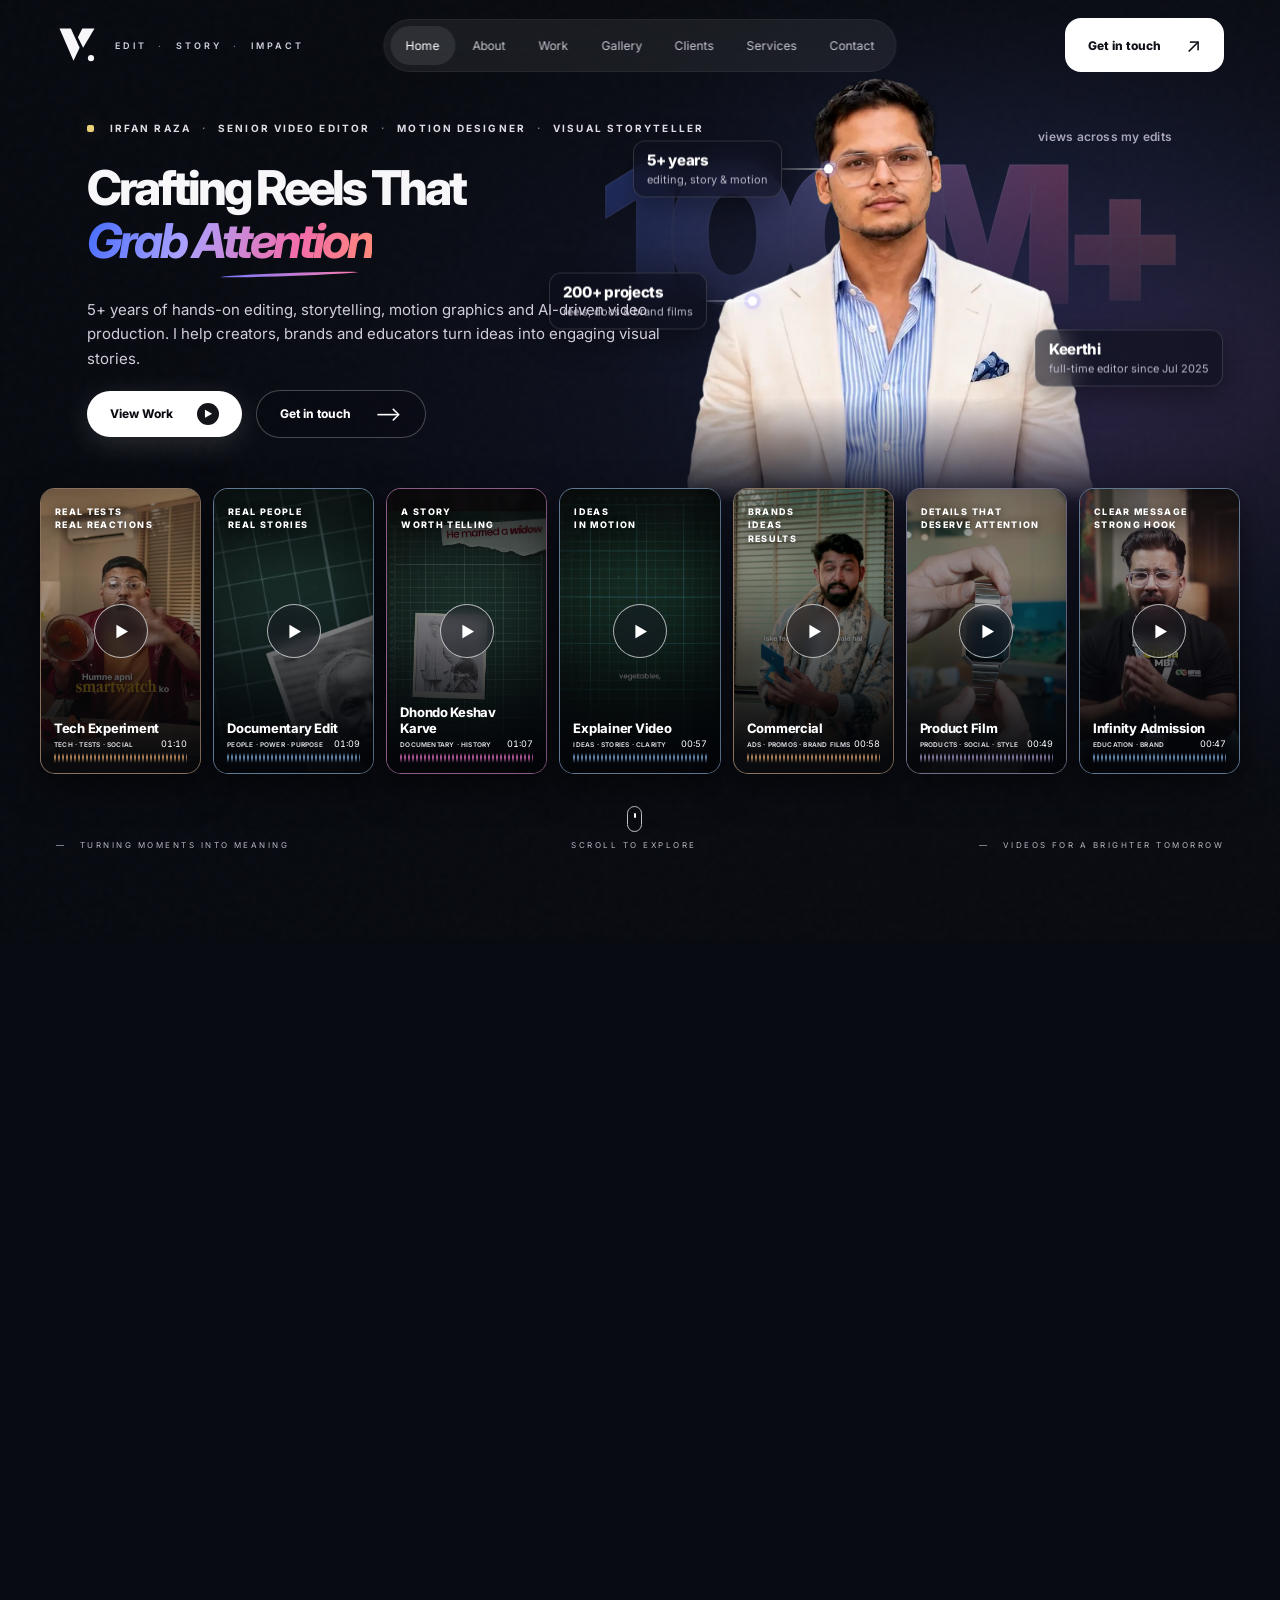
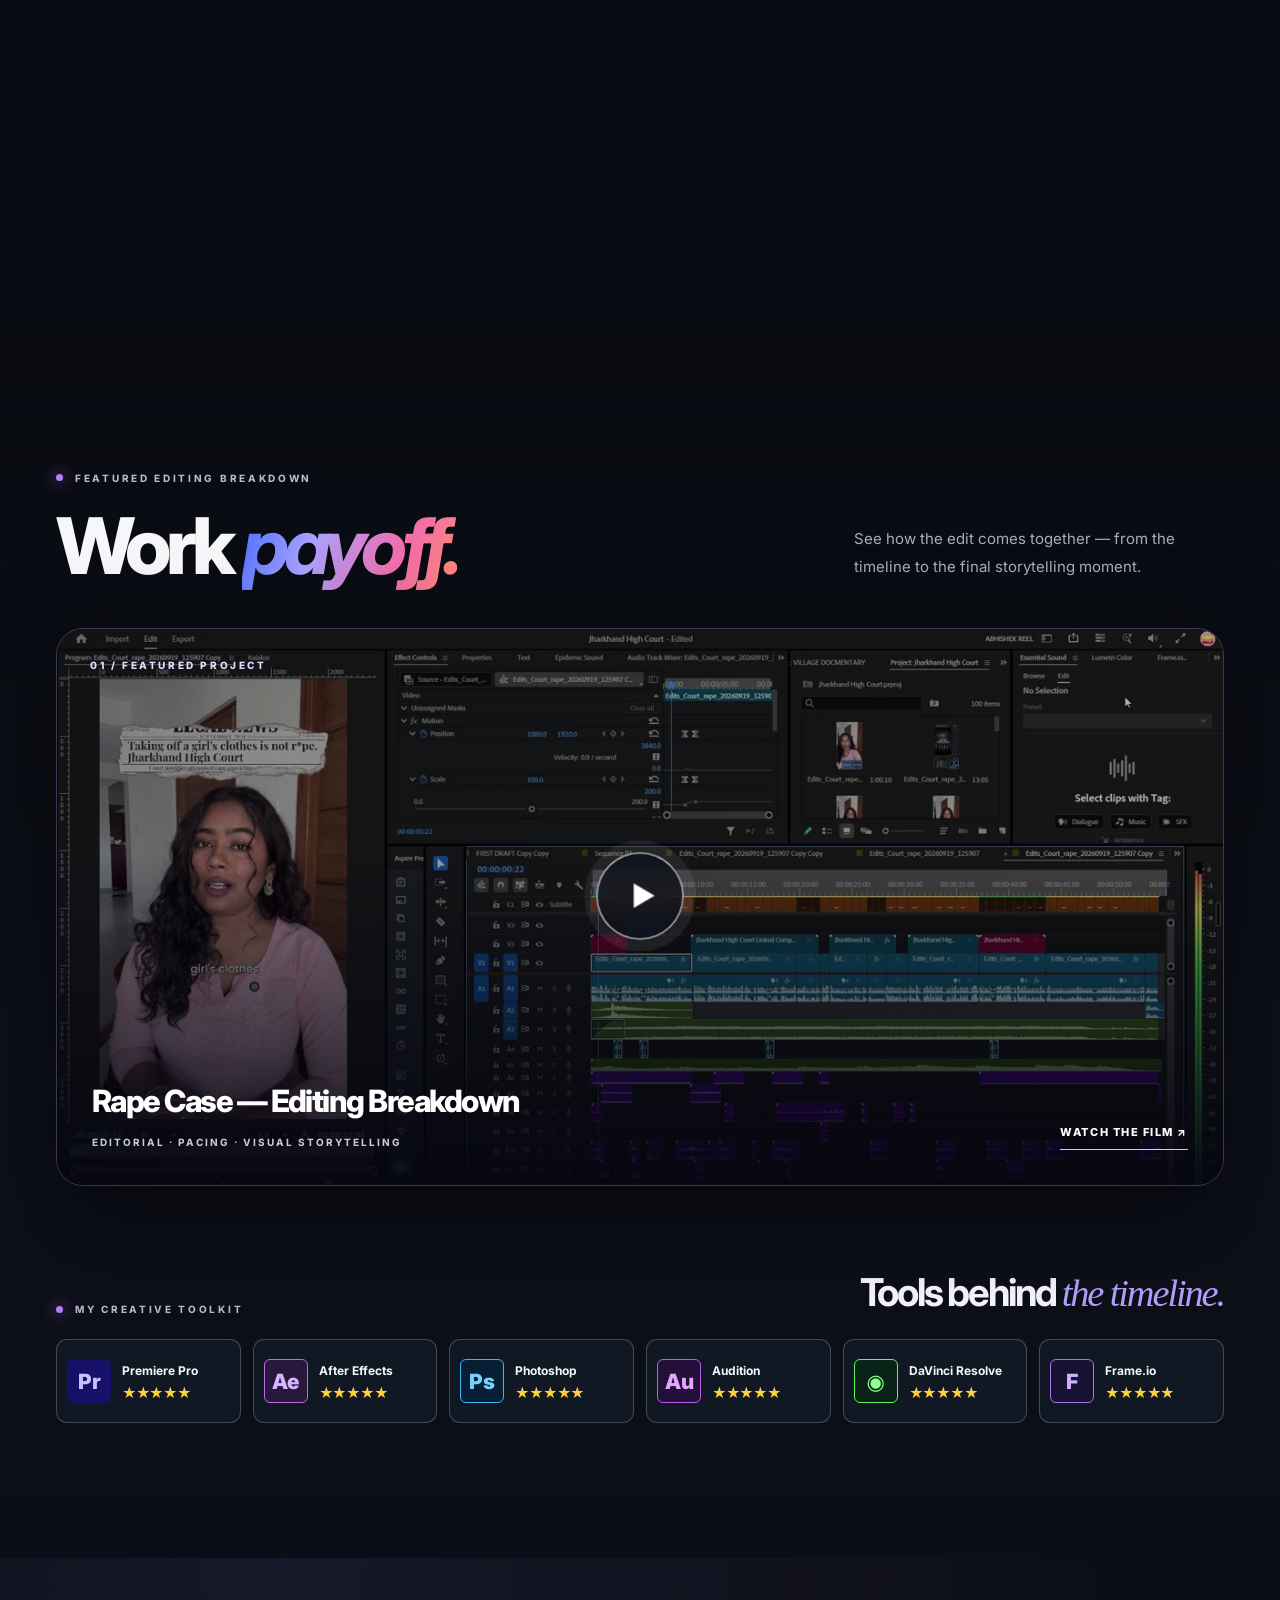
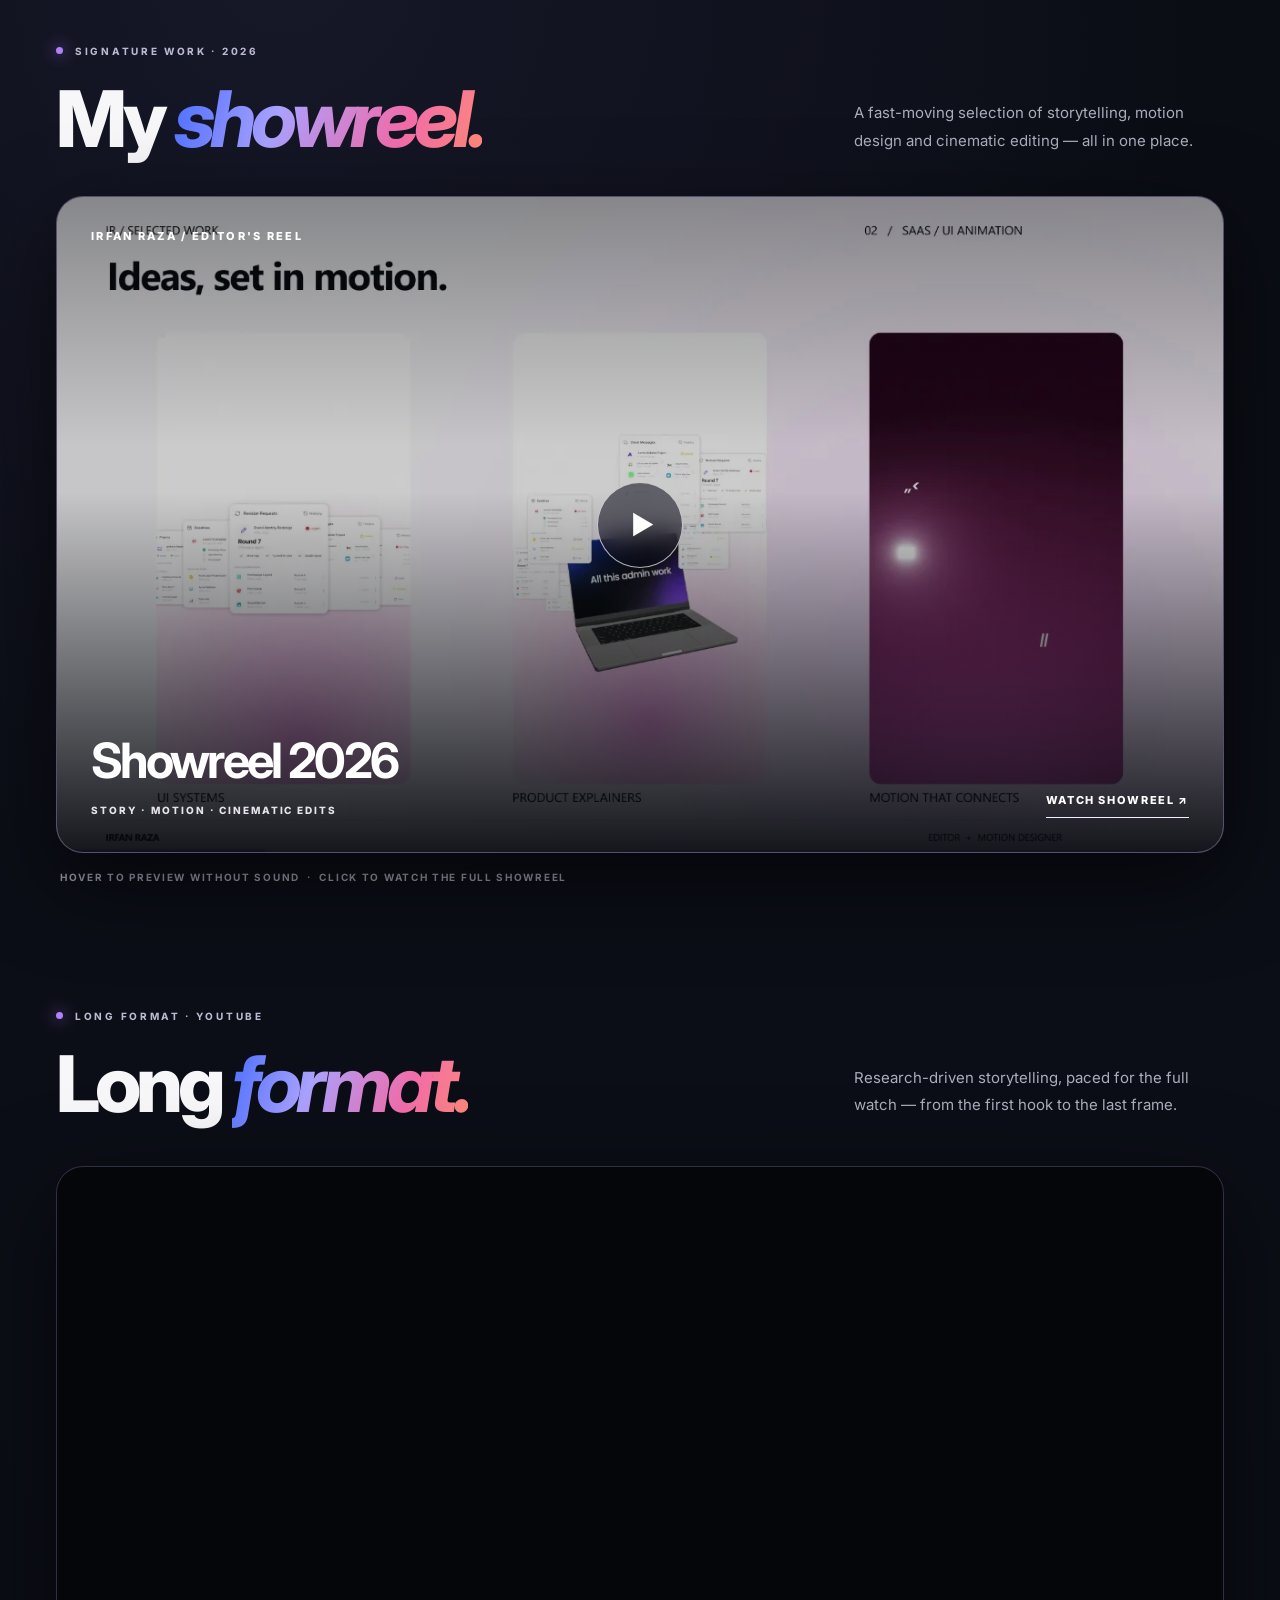
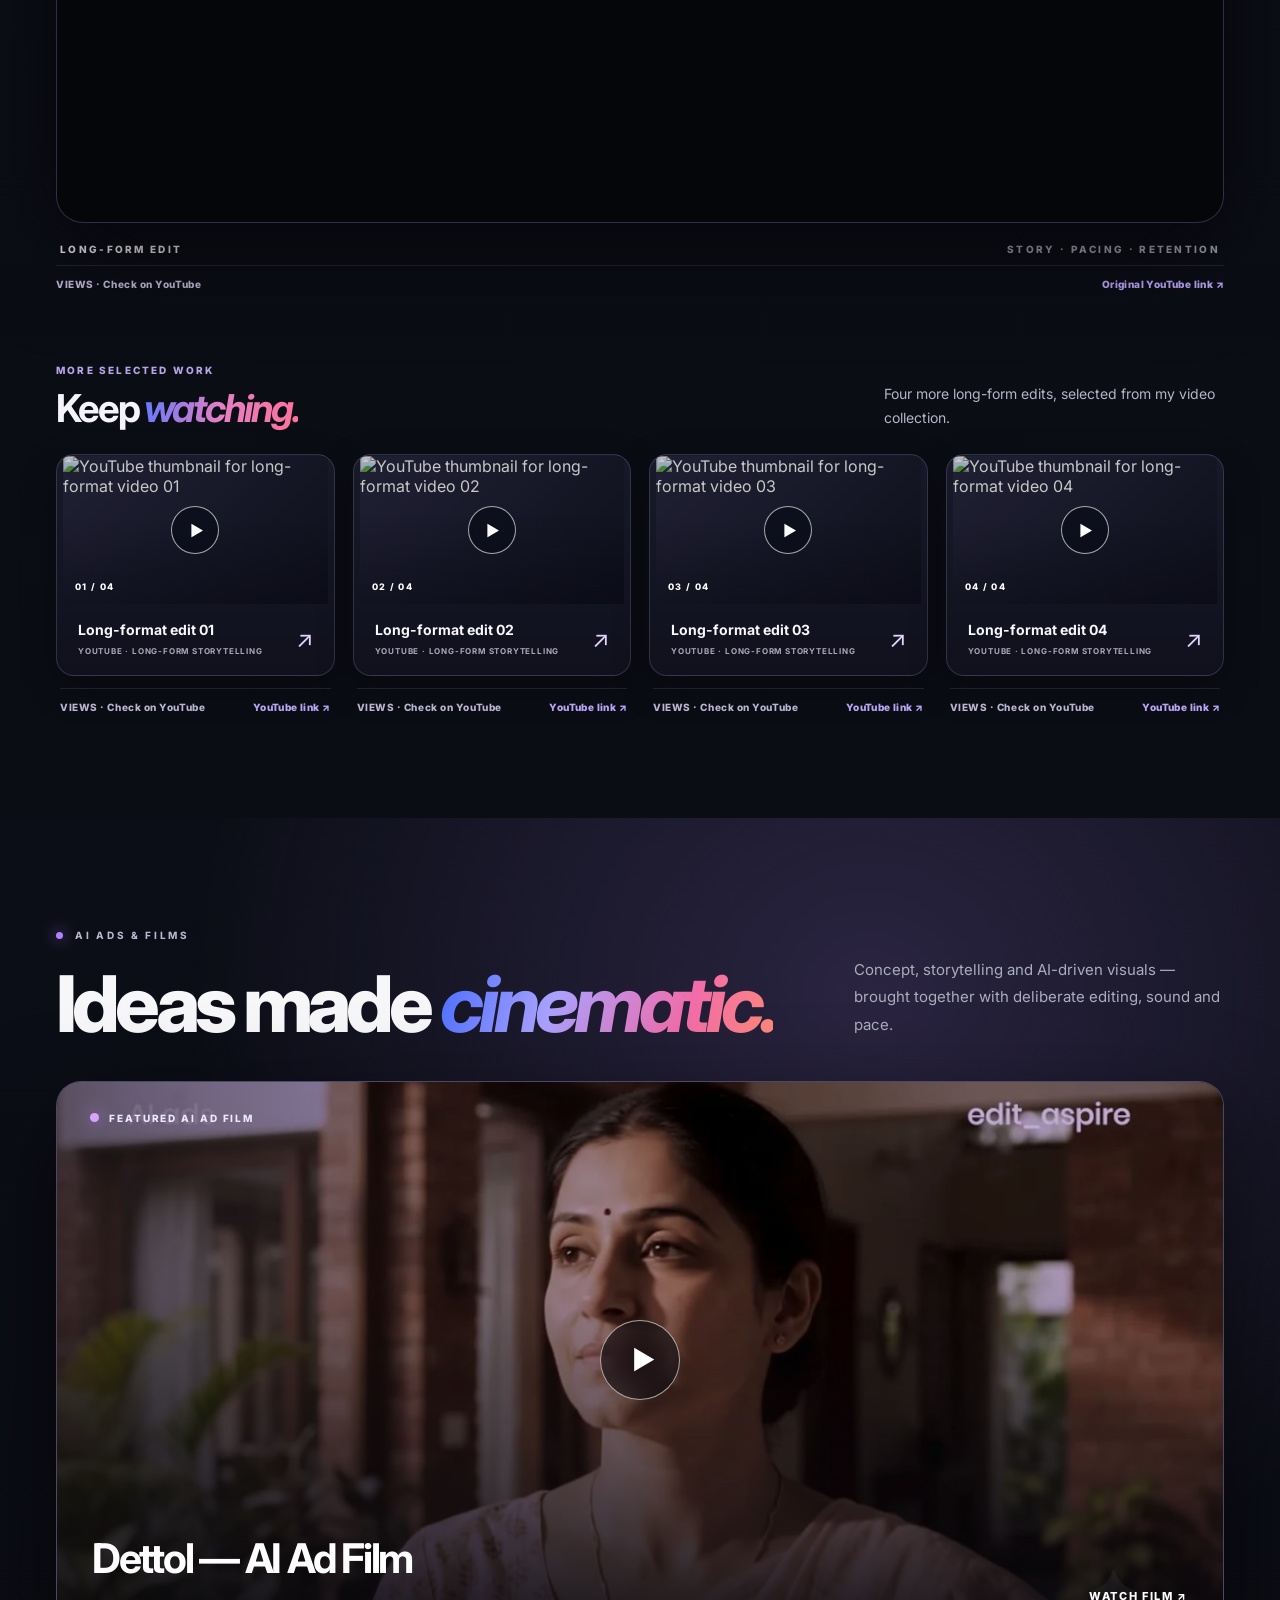
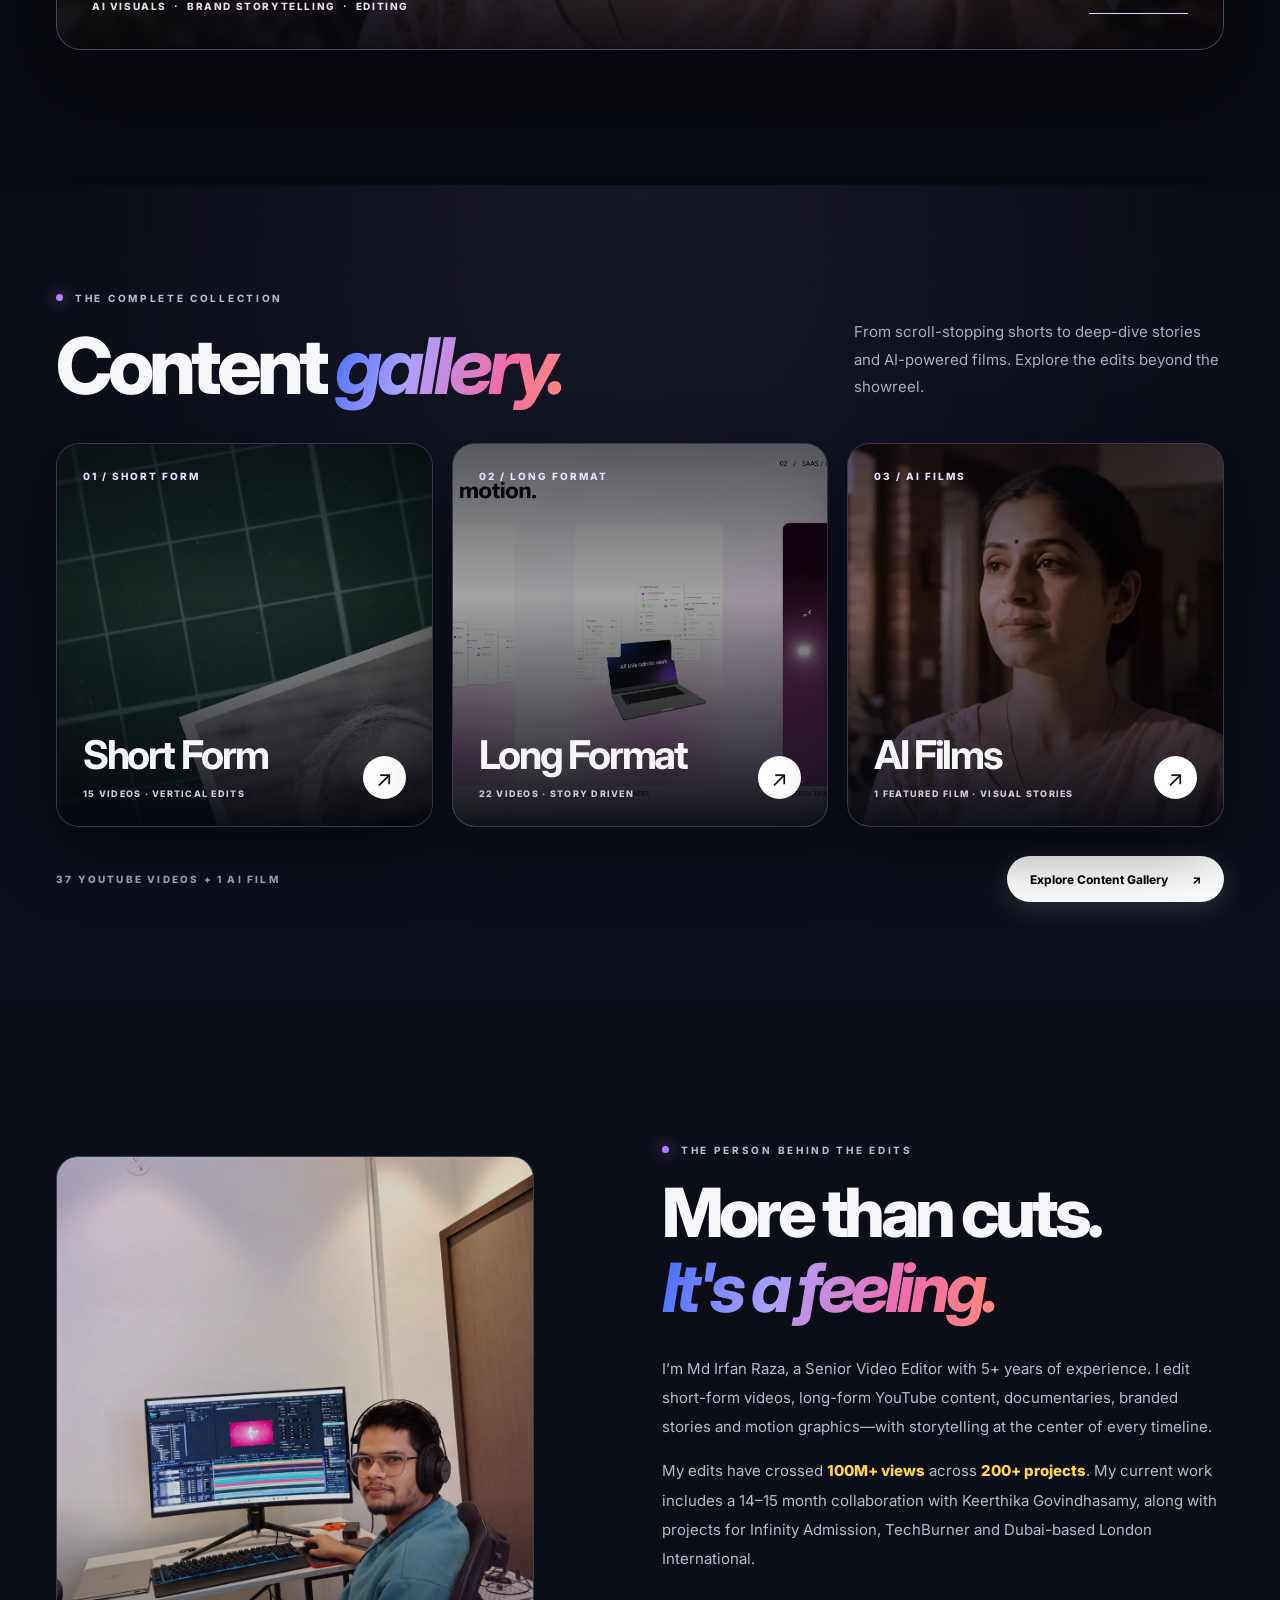
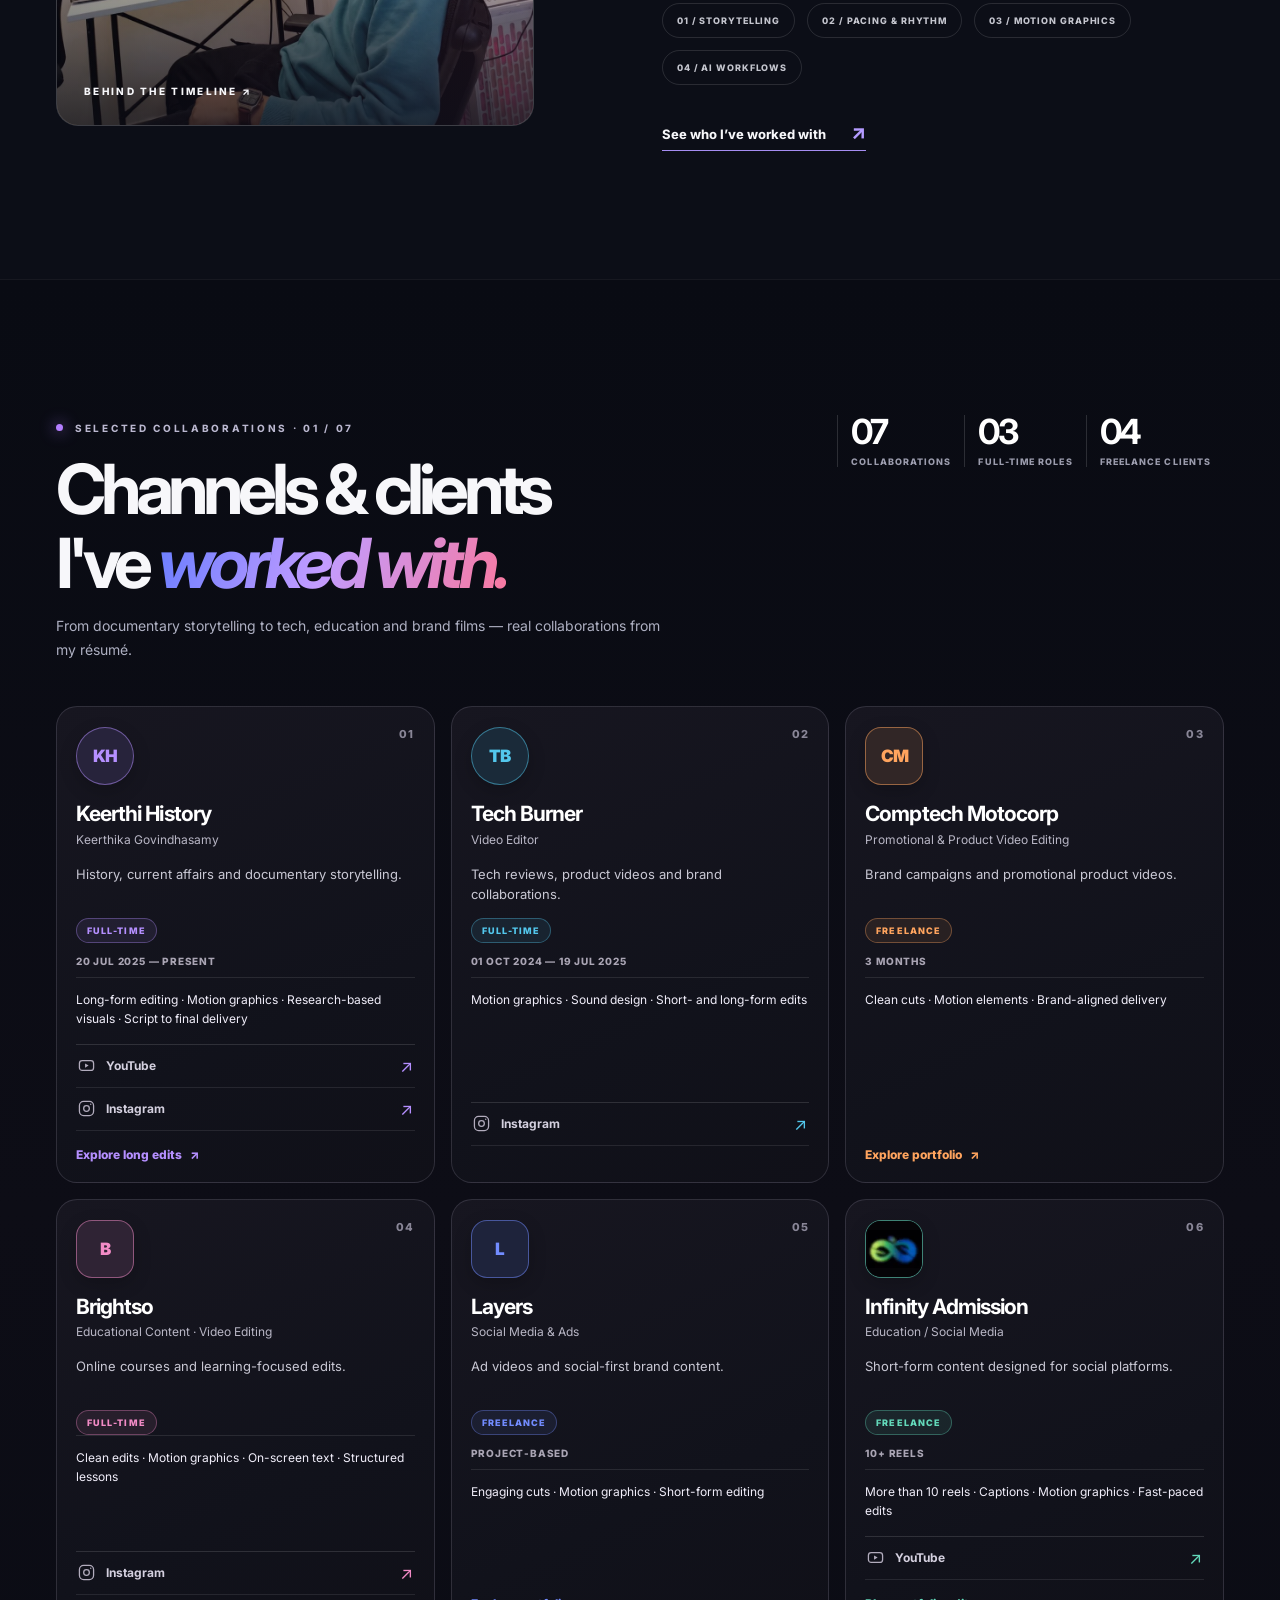
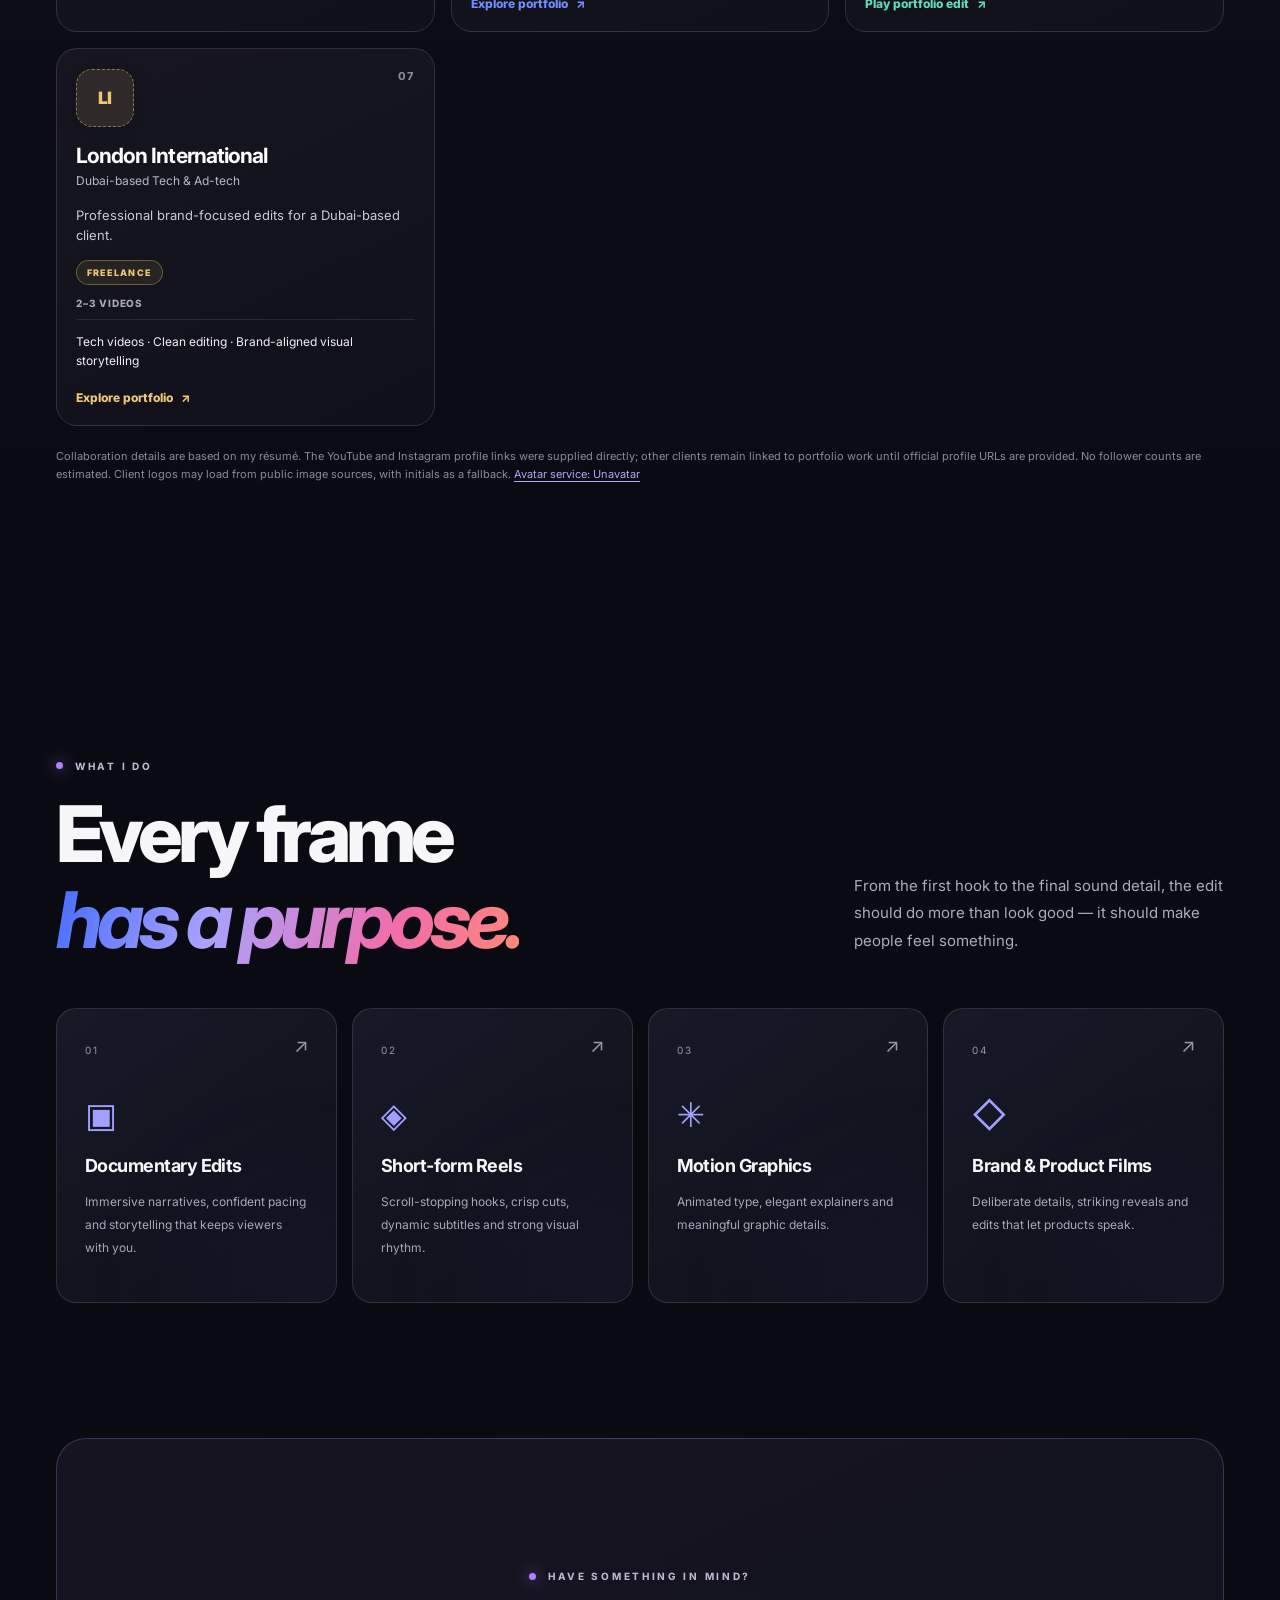
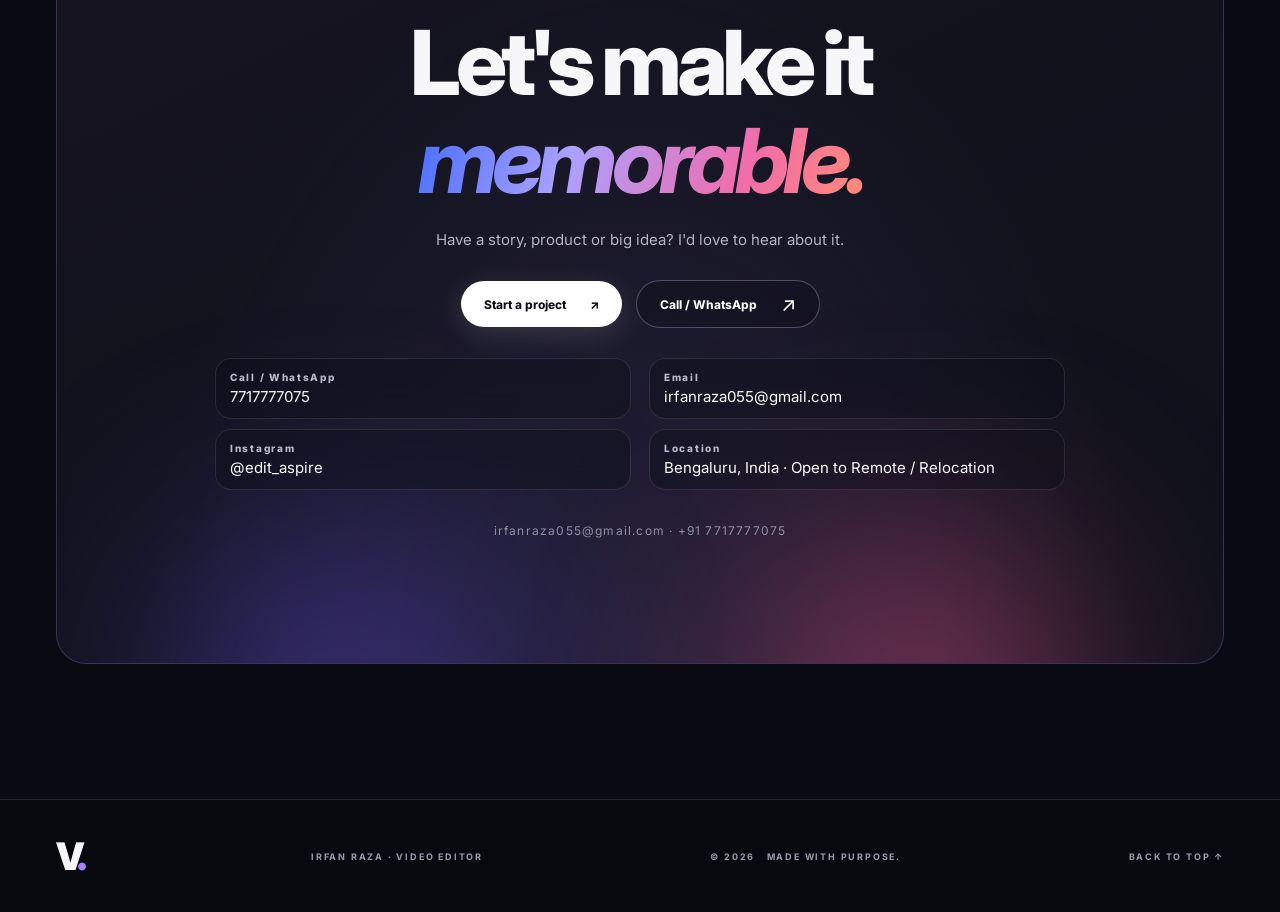
==== commit fba0a531: "Add files via upload" ====
--- a/index.html
+++ b/index.html
@@ -24,6 +24,7 @@
 <a class="skip-link" href="#work">Skip to work</a>
 <div aria-hidden="true" class="cursor-glow"></div>
 <main>
+<div class="hero-pin">
 <section aria-labelledby="hero-title" class="hero" id="home">
 <div aria-hidden="true" class="hero-wash"></div>
 <div aria-hidden="true" class="hero-noise"></div>
@@ -35,7 +36,7 @@
 <nav aria-label="Main navigation" class="desktop-nav">
 <a class="current" href="#home">Home</a><a href="#about">About</a><a href="#work">Work</a><a href="gallery.html">Gallery</a><a href="#clients">Clients</a><a href="#services">Services</a><a href="#contact">Contact</a>
 </nav>
-<a class="header-cta" href="#contact">Hire Me <span aria-hidden="true">↗</span></a>
+<a class="header-cta" href="#contact">Get in touch <span aria-hidden="true">↗</span></a>
 <button aria-controls="mobile-nav" aria-expanded="false" aria-label="Open navigation" class="mobile-menu-button" type="button"><span></span><span></span></button>
 </header>
 <nav aria-label="Mobile navigation" class="mobile-nav" hidden="" id="mobile-nav">
@@ -44,23 +45,25 @@
 <div class="hero-copy wrap">
 <div class="eyebrow"><span class="eyebrow-dot"></span> IRFAN RAZA <b>·</b> SENIOR VIDEO EDITOR <b>·</b> MOTION DESIGNER <b>·</b> VISUAL STORYTELLER</div>
 <h1 id="hero-title">Crafting Reels That<br/><em>Grab Attention</em></h1>
-<p>4–5 years of hands-on editing, storytelling, motion graphics and AI-driven video production. I help creators, brands and educators turn ideas into engaging visual stories.</p>
+<p>5+ years of hands-on editing, storytelling, motion graphics and AI-driven video production. I help creators, brands and educators turn ideas into engaging visual stories.</p>
 <div class="hero-actions">
 <a class="btn btn-primary" href="#work">View Work <span aria-hidden="true" class="play-mini">▶</span></a>
-<a class="btn btn-secondary" href="#contact">Hire Me <span aria-hidden="true">⟶</span></a>
-</div>
-</div>
-<figure class="hero-stage" data-frames="192" data-fps="30" data-path="assets/hero-frames/f" aria-label="Irfan Raza in a cream blazer, folding his arms">
+<a class="btn btn-secondary" href="#contact">Get in touch <span aria-hidden="true">⟶</span></a>
+</div>
+</div>
+<figure class="hero-stage" data-frames="192" data-path="assets/hero-frames/f" aria-label="Irfan Raza in a cream blazer, folding his arms">
 <p aria-hidden="true" class="stage-big"><span>100M+</span><small>views across my edits</small></p>
 <div class="stage-figure">
 <img alt="Irfan Raza in a cream blazer" class="stage-poster" decoding="async" fetchpriority="high" height="718" src="assets/hero-frames/f000.webp" width="771"/>
 <canvas aria-hidden="true" class="stage-canvas"></canvas>
+<canvas aria-hidden="true" class="stage-particles"></canvas>
 <ul class="stage-notes">
-<li class="stage-note note-a" data-at="18"><i class="stage-dot"></i><i class="stage-line"></i><span class="stage-label"><strong>4–5 years</strong><span>editing, story &amp; motion</span></span></li>
-<li class="stage-note note-b" data-at="48"><i class="stage-dot"></i><i class="stage-line"></i><span class="stage-label"><strong>200+ projects</strong><span>reels, docs &amp; brand films</span></span></li>
+<li class="stage-note note-a" data-at="0"><i class="stage-dot"></i><i class="stage-line"></i><span class="stage-label"><strong>5+ years</strong><span>editing, story &amp; motion</span></span></li>
+<li class="stage-note note-b" data-at="0"><i class="stage-dot"></i><i class="stage-line"></i><span class="stage-label"><strong>200+ projects</strong><span>reels, docs &amp; brand films</span></span></li>
 <li class="stage-note note-c" data-at="100"><i class="stage-dot"></i><i class="stage-line"></i><span class="stage-label"><strong>Keerthi</strong><span>full-time editor since Jul 2025</span></span></li>
 <li class="stage-note note-d" data-at="128"><i class="stage-dot"></i><i class="stage-line"></i><span class="stage-label"><strong>Tech Burner</strong><span>video editor, 2024–25</span></span></li>
 </ul>
+<p aria-hidden="true" class="stage-hint">Scroll to play</p>
 </div>
 </figure>
 <div aria-label="Seven featured video reels" class="hero-reels">
@@ -119,6 +122,8 @@
 </div>
 <div class="hero-footer wrap"><span>—   TURNING MOMENTS INTO MEANING</span><a aria-label="Scroll to selected work" href="#work"><span aria-hidden="true" class="scroll-mouse"></span>SCROLL TO EXPLORE</a><span>—   VIDEOS FOR A BRIGHTER TOMORROW</span></div>
 </section>
+<div aria-hidden="true" class="hero-pin-space"></div>
+</div>
 <section aria-labelledby="work-title" class="work section-pad" id="work">
 <div class="wrap payoff-wrap">
 <div class="section-heading payoff-heading"><div><span class="kicker"><span></span> FEATURED EDITING BREAKDOWN</span><h2 id="work-title">Work <em>payoff.</em></h2></div><p>See how the edit comes together — from the timeline to the final storytelling moment.</p></div>
@@ -247,7 +252,7 @@
 </div>
 </section>
 <section aria-labelledby="about-title" class="about section-pad" id="about">
-<div class="wrap about-layout"><div class="about-portrait"><img alt="Video editor at the editing workstation" loading="lazy" src="assets/images/editor.webp"/><span class="portrait-caption">BEHIND THE TIMELINE ↗</span></div><div class="about-copy"><span class="kicker"><span></span> THE PERSON BEHIND THE EDITS</span><h2 id="about-title">More than cuts.<br/><em>It's a feeling.</em></h2><p>I’m Md Irfan Raza, a Senior Video Editor with approximately 4–5 years of experience. I edit short-form videos, long-form YouTube content, documentaries, branded stories and motion graphics—with storytelling at the center of every timeline.</p><p>My edits have crossed <strong class="about-highlight">100M+ views</strong> across <strong class="about-highlight">200+ projects</strong>. My current work includes a 14–15 month collaboration with Keerthika Govindhasamy, along with projects for Infinity Admission, TechBurner and Dubai-based London International.</p><div class="about-tags"><span>01 / STORYTELLING</span><span>02 / PACING &amp; RHYTHM</span><span>03 / MOTION GRAPHICS</span><span>04 / AI WORKFLOWS</span></div><a class="text-link" href="#clients">See who I’ve worked with <span>↗</span></a></div></div>
+<div class="wrap about-layout"><div class="about-portrait"><img alt="Video editor at the editing workstation" loading="lazy" src="assets/images/editor.webp"/><span class="portrait-caption">BEHIND THE TIMELINE ↗</span></div><div class="about-copy"><span class="kicker"><span></span> THE PERSON BEHIND THE EDITS</span><h2 id="about-title">More than cuts.<br/><em>It's a feeling.</em></h2><p>I’m Md Irfan Raza, a Senior Video Editor with 5+ years of experience. I edit short-form videos, long-form YouTube content, documentaries, branded stories and motion graphics—with storytelling at the center of every timeline.</p><p>My edits have crossed <strong class="about-highlight">100M+ views</strong> across <strong class="about-highlight">200+ projects</strong>. My current work includes a 14–15 month collaboration with Keerthika Govindhasamy, along with projects for Infinity Admission, TechBurner and Dubai-based London International.</p><div class="about-tags"><span>01 / STORYTELLING</span><span>02 / PACING &amp; RHYTHM</span><span>03 / MOTION GRAPHICS</span><span>04 / AI WORKFLOWS</span></div><a class="text-link" href="#clients">See who I’ve worked with <span>↗</span></a></div></div>
 </section>
 
 <!-- V12: Verified résumé-based client and channel cards. No invented reach figures. -->
--- a/styles.css
+++ b/styles.css
@@ -435,7 +435,8 @@
 .note-a.is-on .stage-label,.note-b.is-on .stage-label{transform:none}
 .hero-copy{position:relative;z-index:3}
 @media (min-width:1601px){.hero-stage{--fig-h:500px;right:calc(max(7vw,60px) + 110px)}}
-@media (max-width:1250px){.hero-stage{--fig-h:390px;right:110px;top:96px}.stage-label strong{font-size:13px}.stage-label span{font-size:10px}.note-a,.note-c{--len:28px}.note-b{display:none}.hero-copy>p{max-width:min(520px,46vw)}}
+@media (max-width:1250px){.hero-stage{--fig-h:390px;right:110px;top:96px}.stage-label strong{font-size:13px}.stage-label span{font-size:10px}.note-a,.note-c{--len:28px}.note-b{display:none}}
+@media (min-width:801px) and (max-width:1250px){.hero-copy>p{max-width:min(520px,46vw)}}
 @media (min-width:801px) and (max-width:1050px){.hero-stage{--fig-h:330px;right:10px;top:150px}.hero-copy{max-width:min(56%,560px)}.note-b,.note-d{display:none}}
 @media (max-width:800px){
   .hero-stage{--fig-h:min(330px,82vw);position:relative;top:auto;right:auto;margin:34px auto 0}
@@ -463,3 +464,19 @@
   .note-d{display:none}
 }
 @media (prefers-reduced-motion:reduce){.stage-big,.stage-dot,.stage-line,.stage-label{transition:none}}
+
+/* ===== V16: particle build-up + scroll-driven arm fold ===== */
+.hero-pin{position:relative}
+.hero-pin-space{height:0}
+@media (min-width:801px){
+  .hero-pin.is-pinned .hero{position:sticky;top:var(--pin-top,0px)}
+  .hero-pin.is-pinned .hero-pin-space{height:var(--pin-distance,110vh)}
+}
+.stage-particles{position:absolute;top:-35%;bottom:-35%;left:-45%;right:-45%;width:190%;height:170%;pointer-events:none;opacity:0;transition:opacity .5s ease;-webkit-mask-image:linear-gradient(0deg,transparent 21.8%,#000 35.6%);mask-image:linear-gradient(0deg,transparent 21.8%,#000 35.6%)}
+.hero-stage.js-stage .stage-poster{opacity:0}
+.hero-stage.is-assembling .stage-particles{opacity:1;transition:none}
+.stage-canvas{transition:opacity .5s ease}
+.stage-hint{position:absolute;z-index:4;left:50%;bottom:6%;transform:translateX(-50%);display:flex;align-items:center;gap:9px;padding:8px 14px;border:1px solid rgba(255,255,255,.18);border-radius:99px;background:rgba(14,16,28,.66);backdrop-filter:blur(10px);-webkit-backdrop-filter:blur(10px);font-size:11px;font-weight:700;color:#e6e4f2;white-space:nowrap;opacity:0;transition:opacity .4s ease}
+.stage-hint:before{content:'';width:11px;height:17px;border:1.5px solid #d9d6ea;border-radius:7px;box-sizing:border-box;background:radial-gradient(circle at 50% 30%,#fff 1.5px,transparent 2px)}
+.hero-stage.show-hint .stage-hint{opacity:1}
+@media (min-width:801px){.stage-hint{bottom:auto;top:74%;left:-2%;transform:none}}
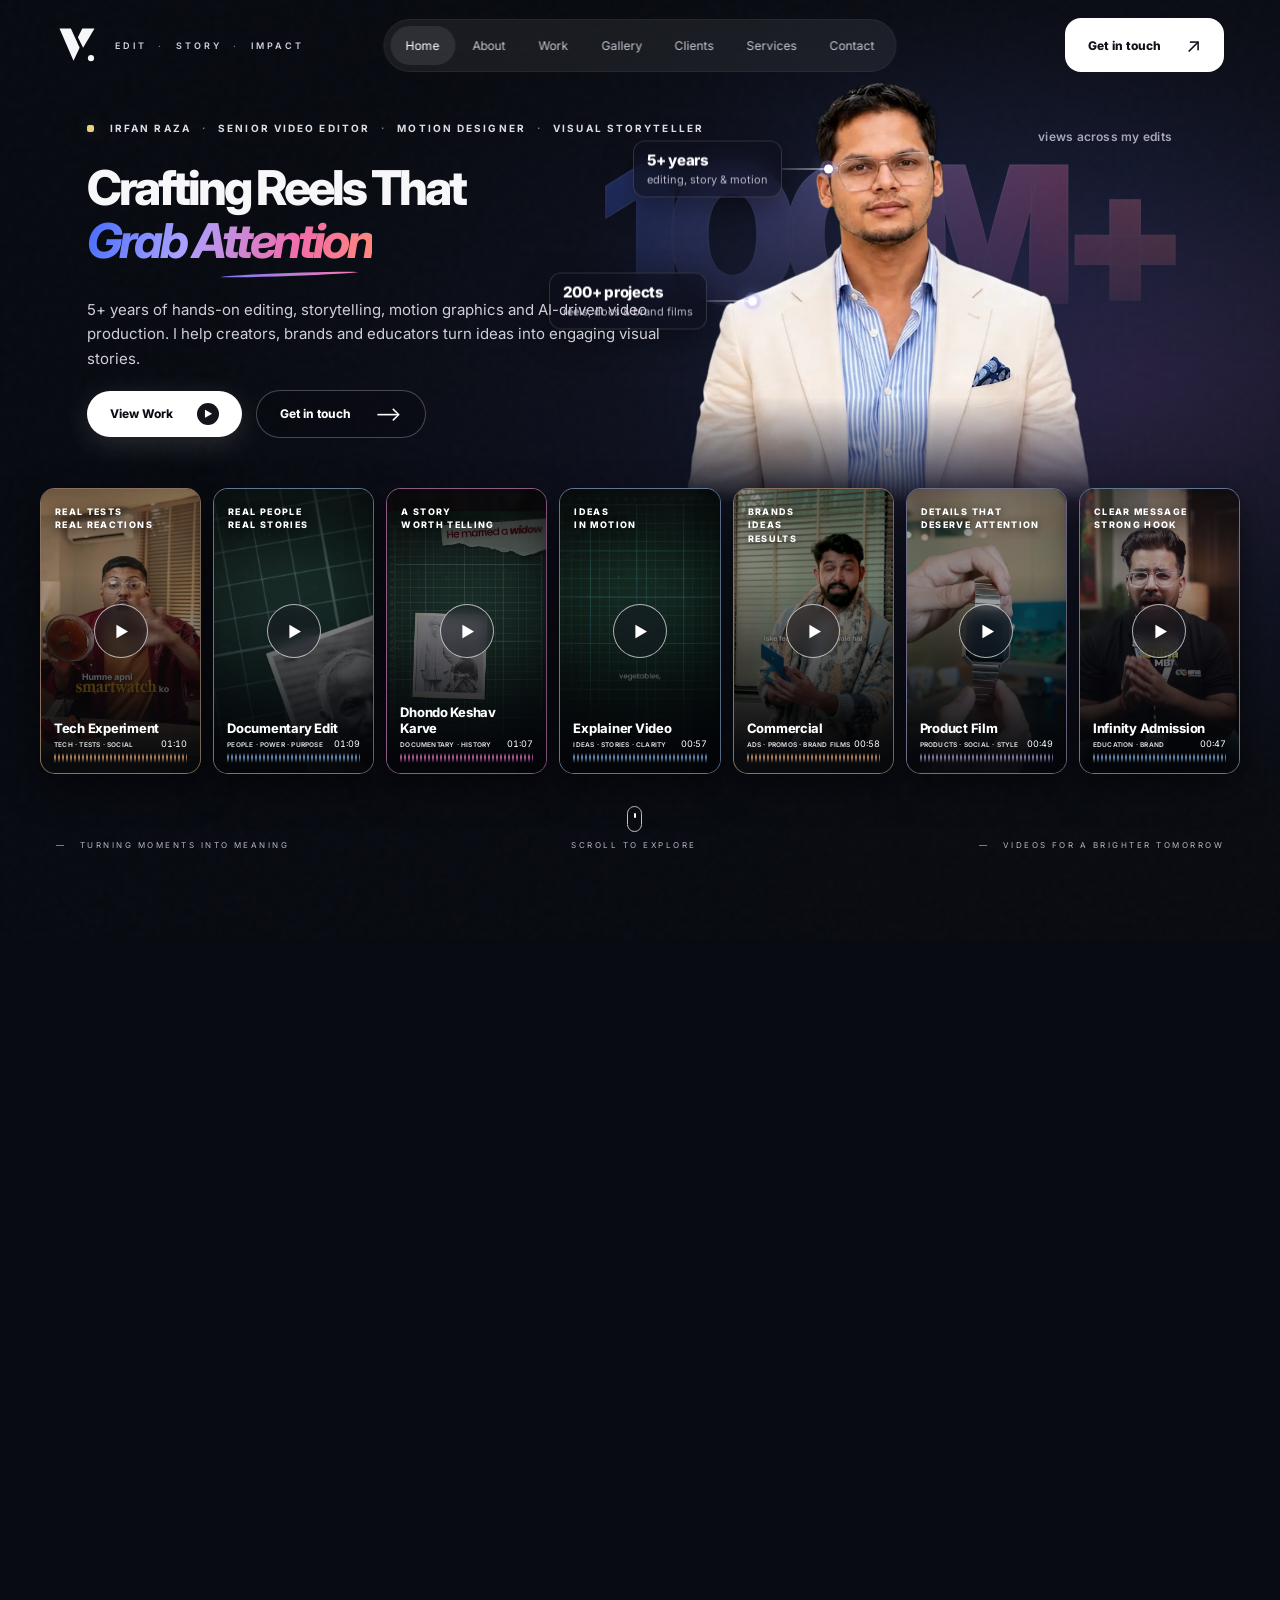
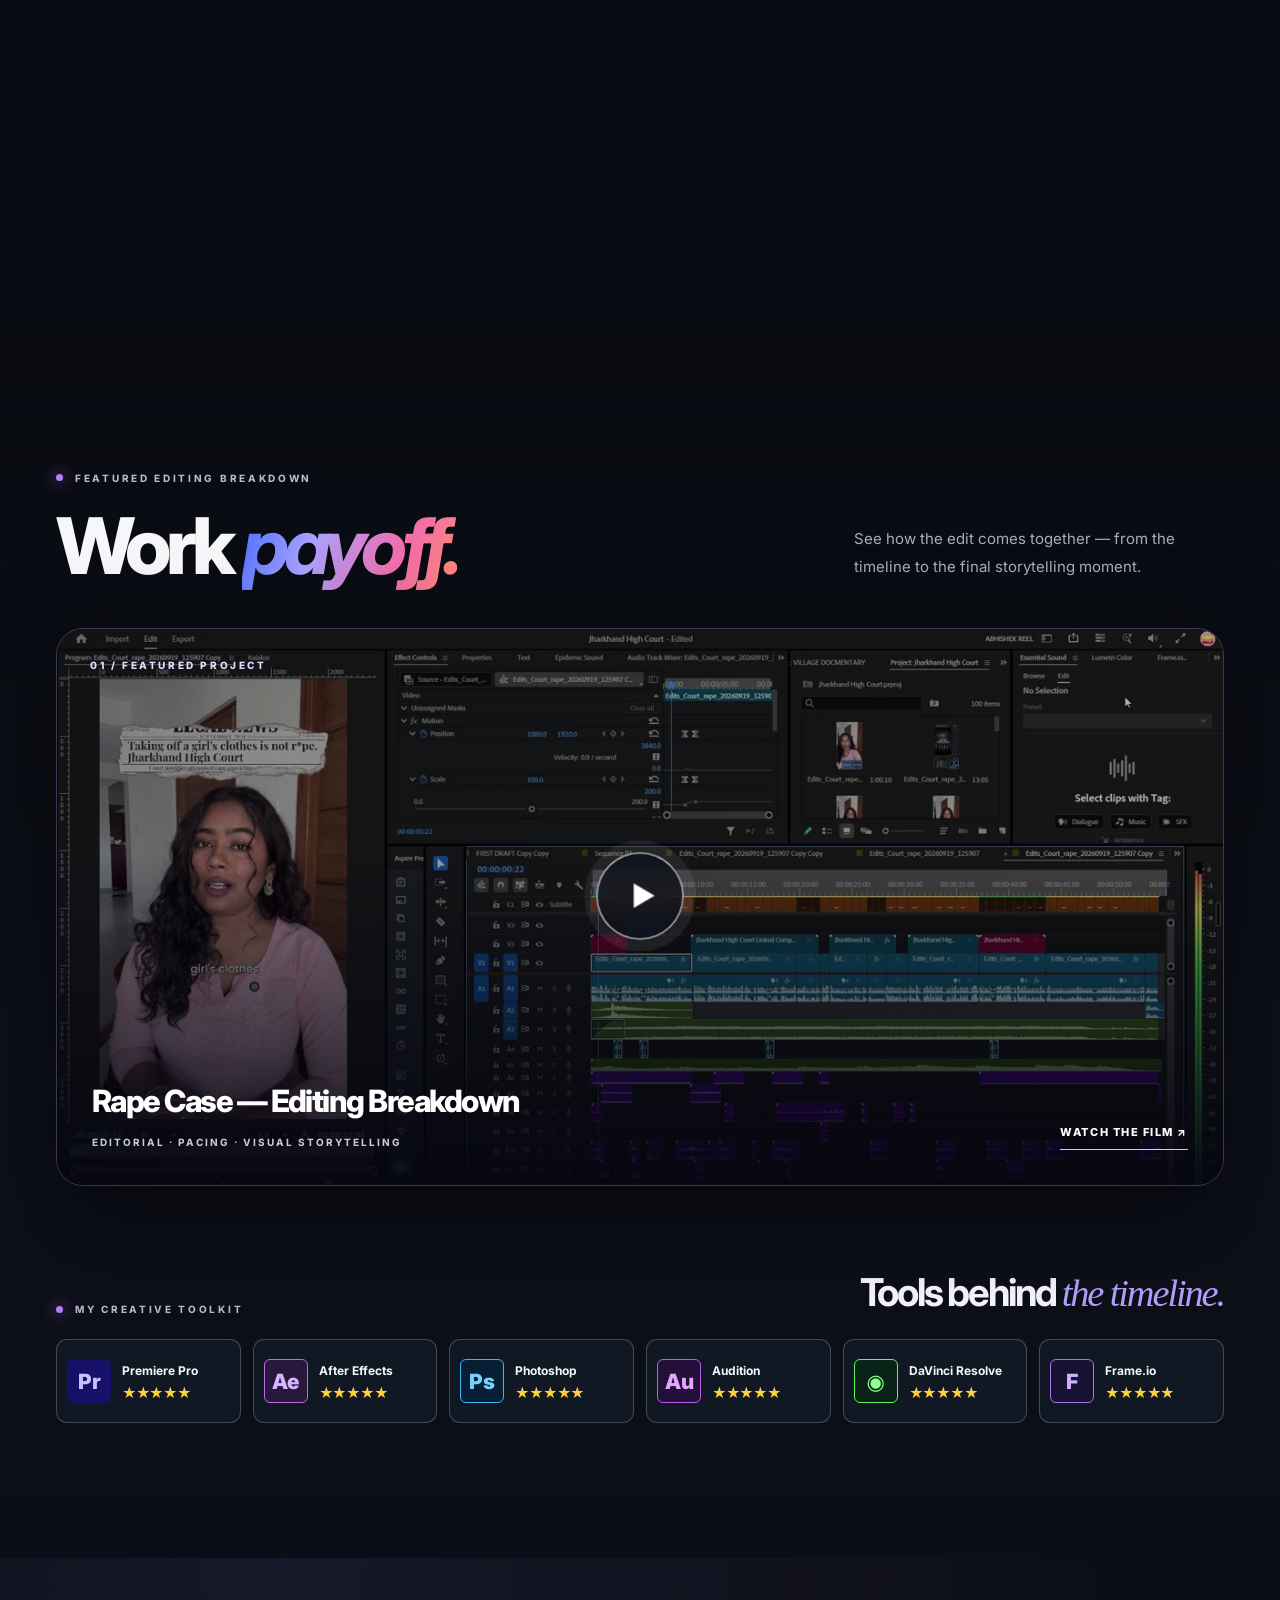
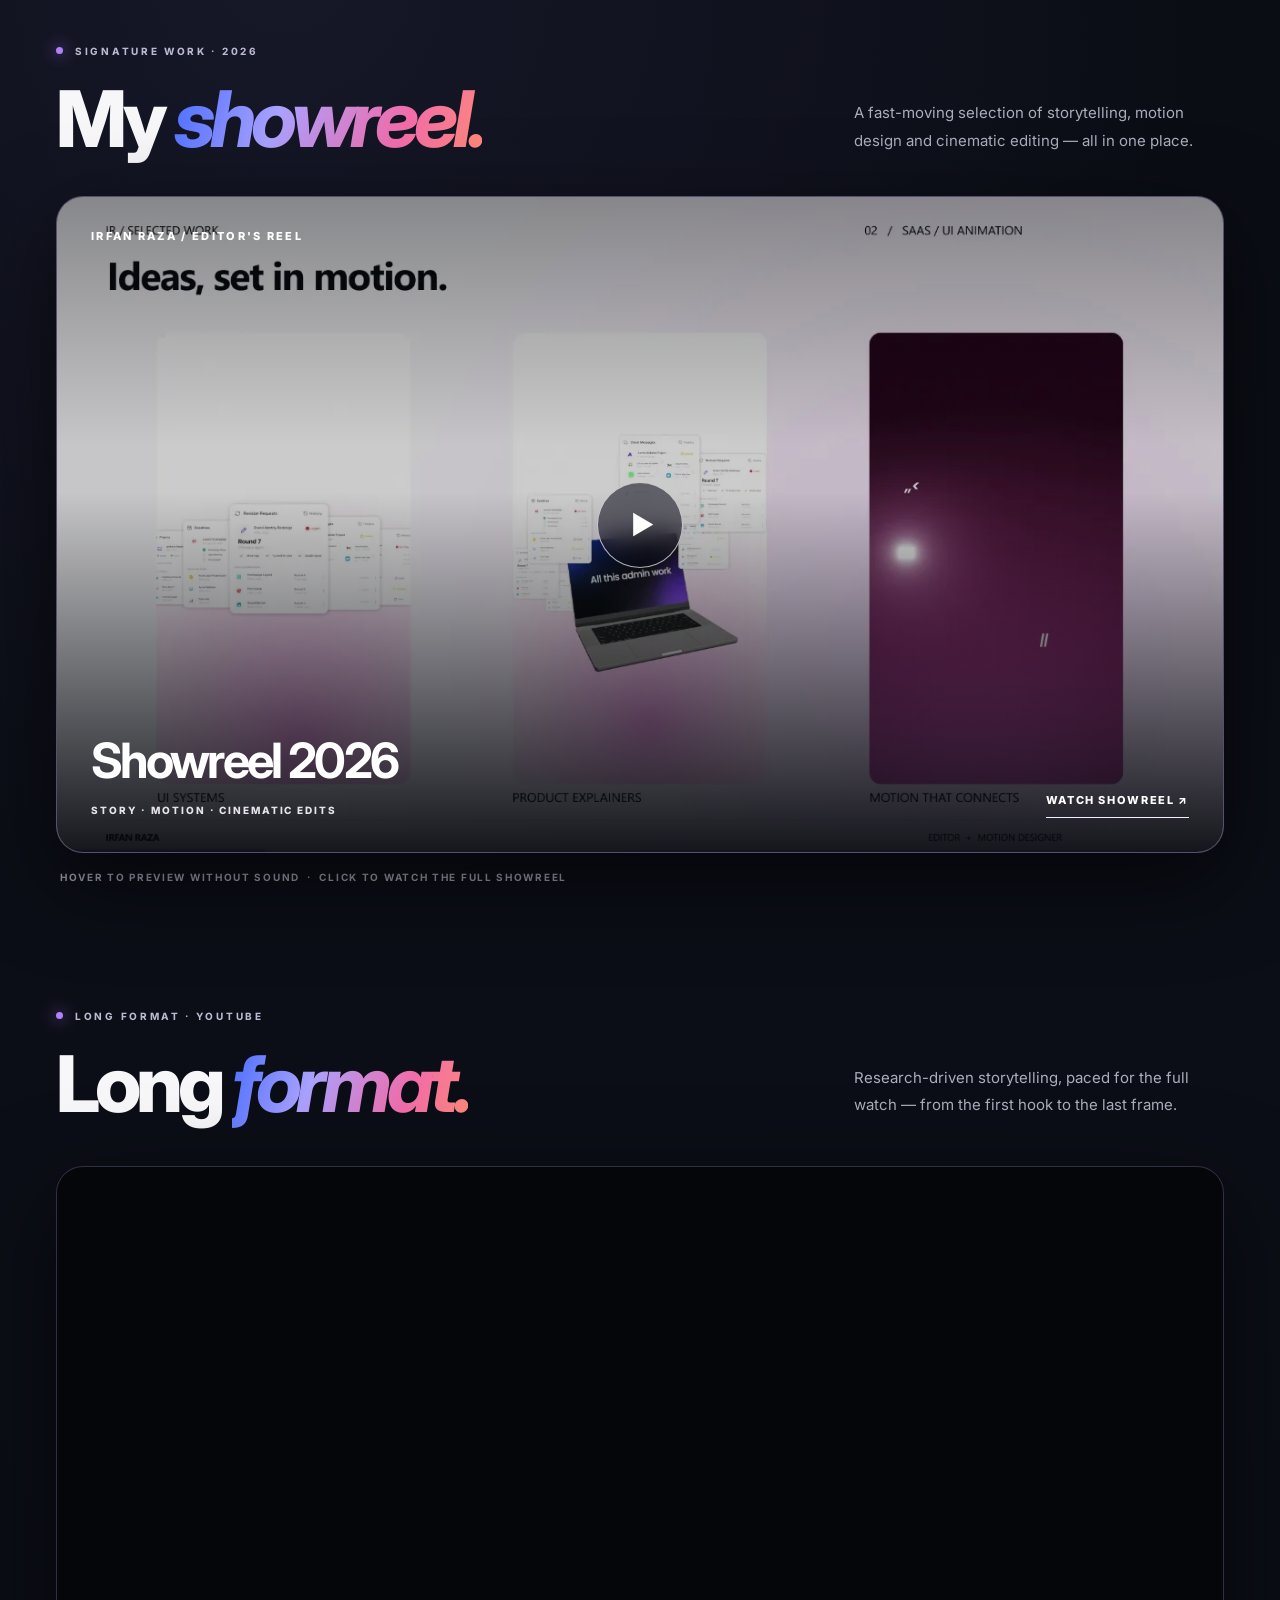
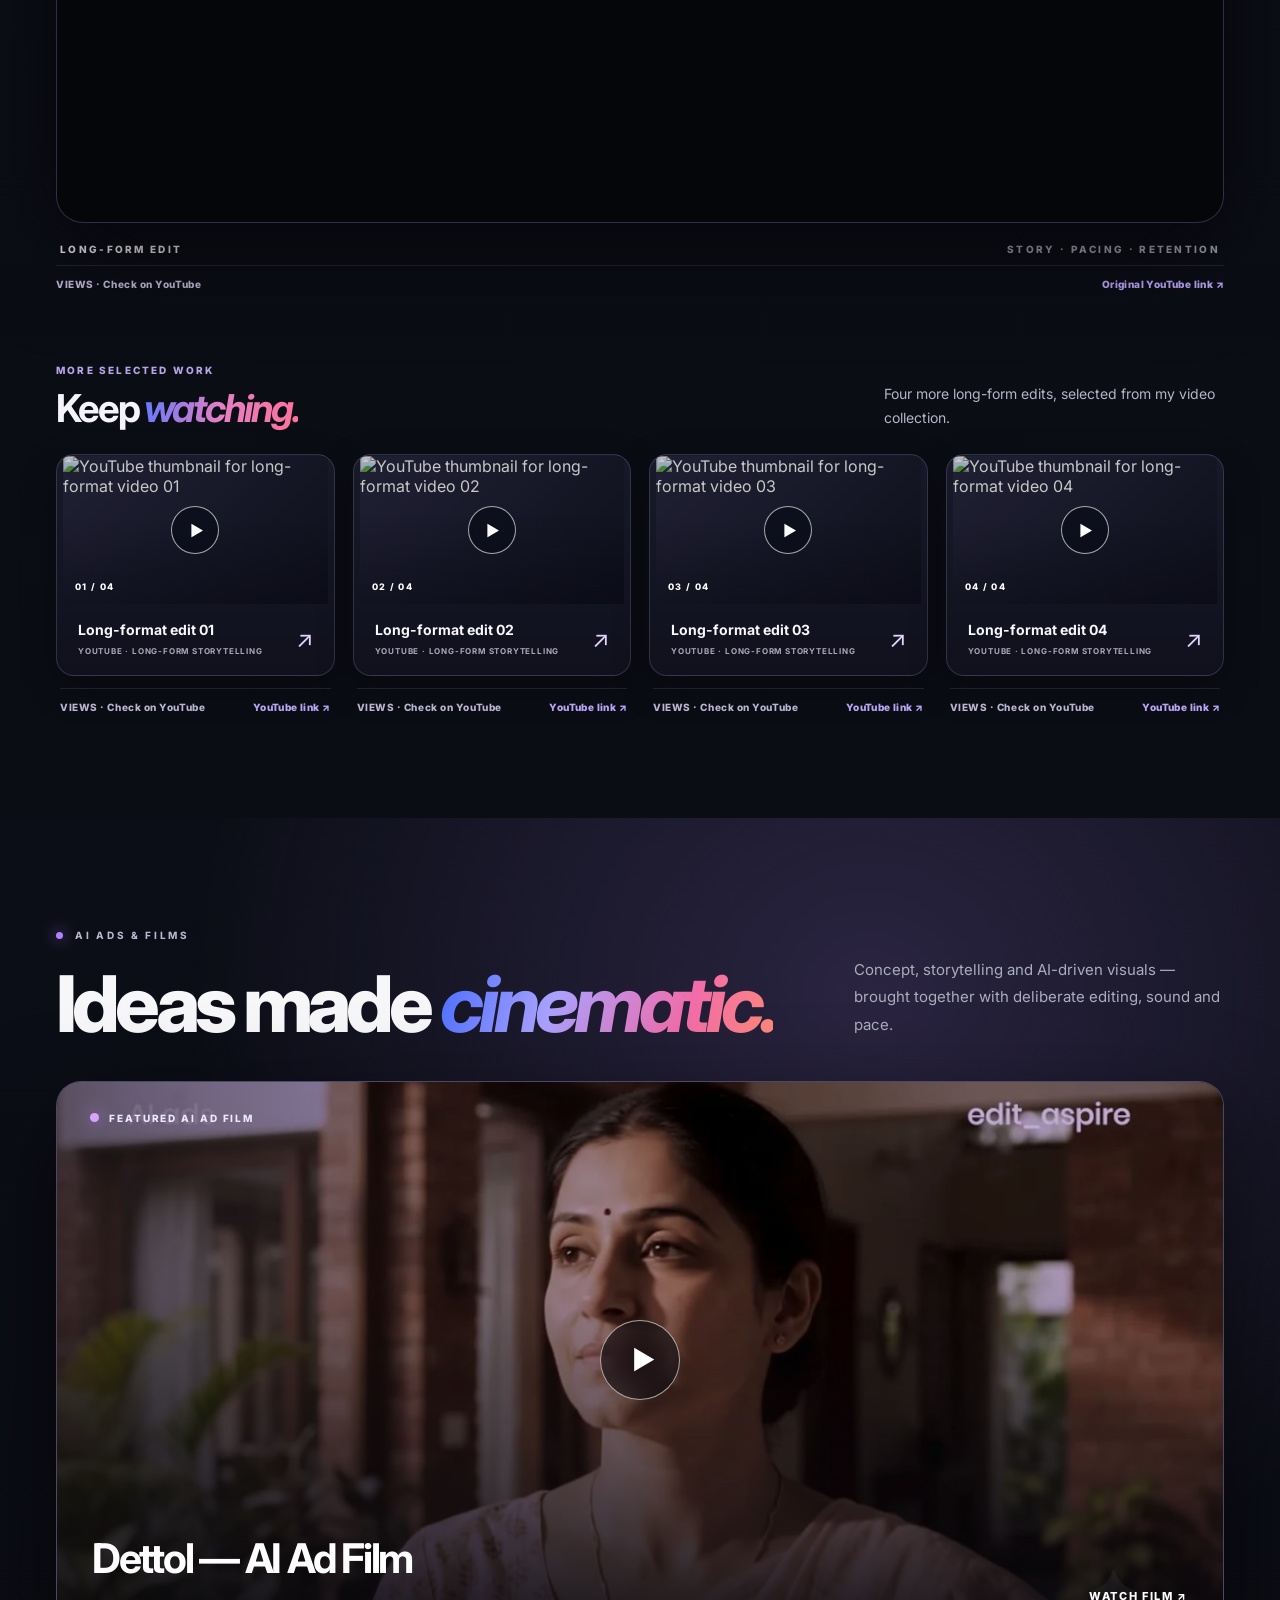
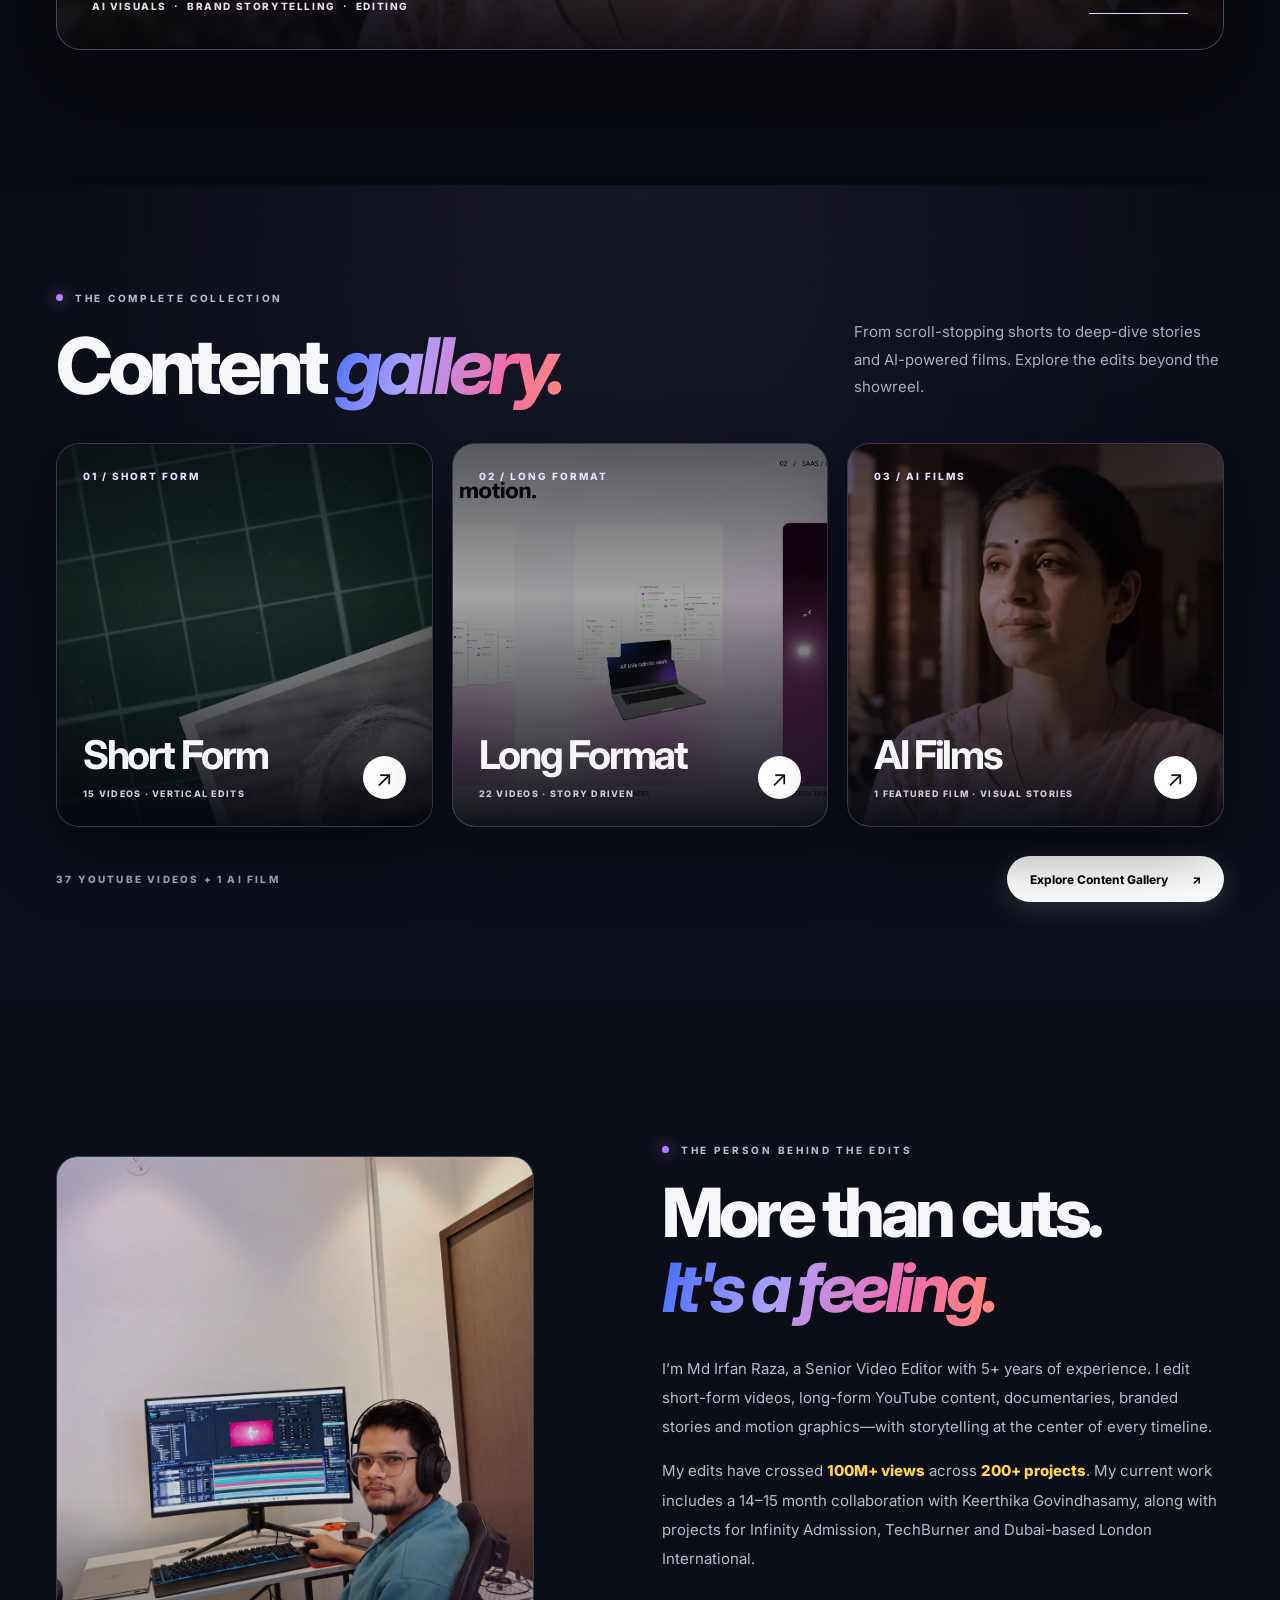
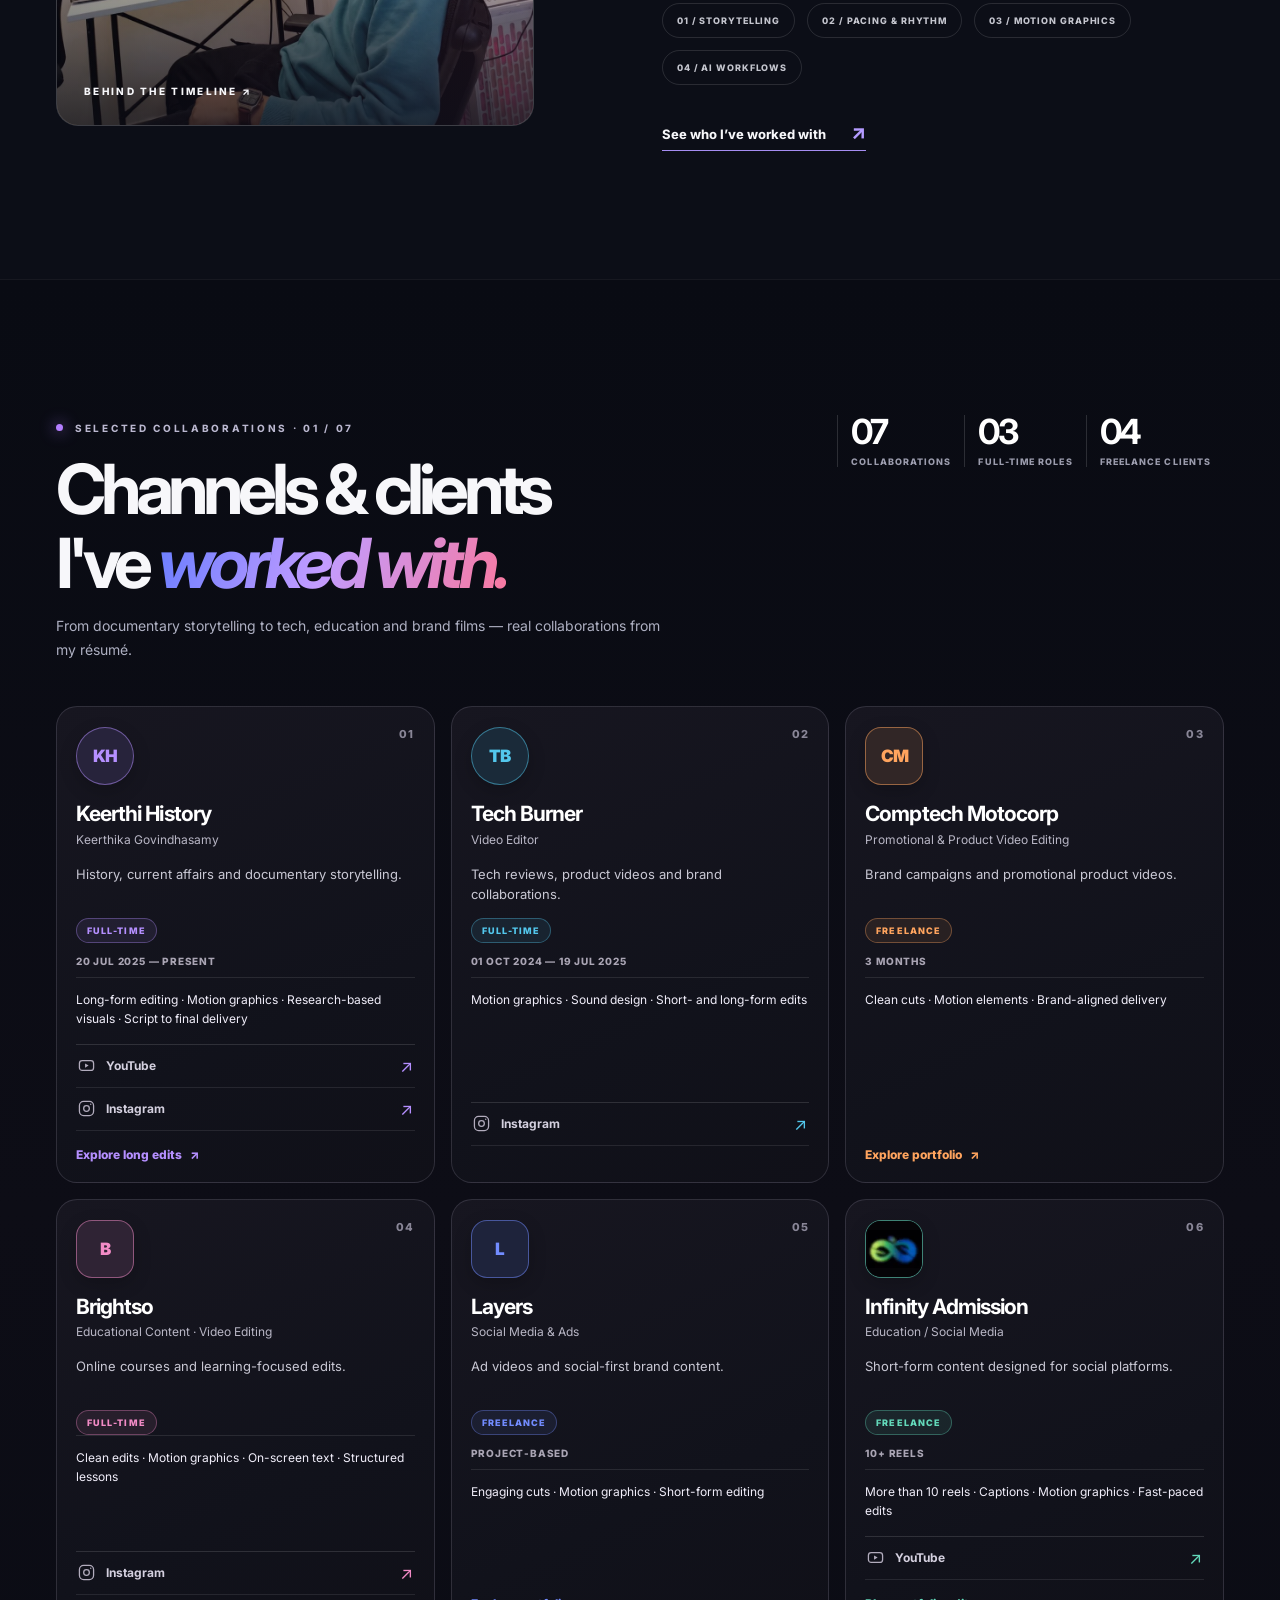
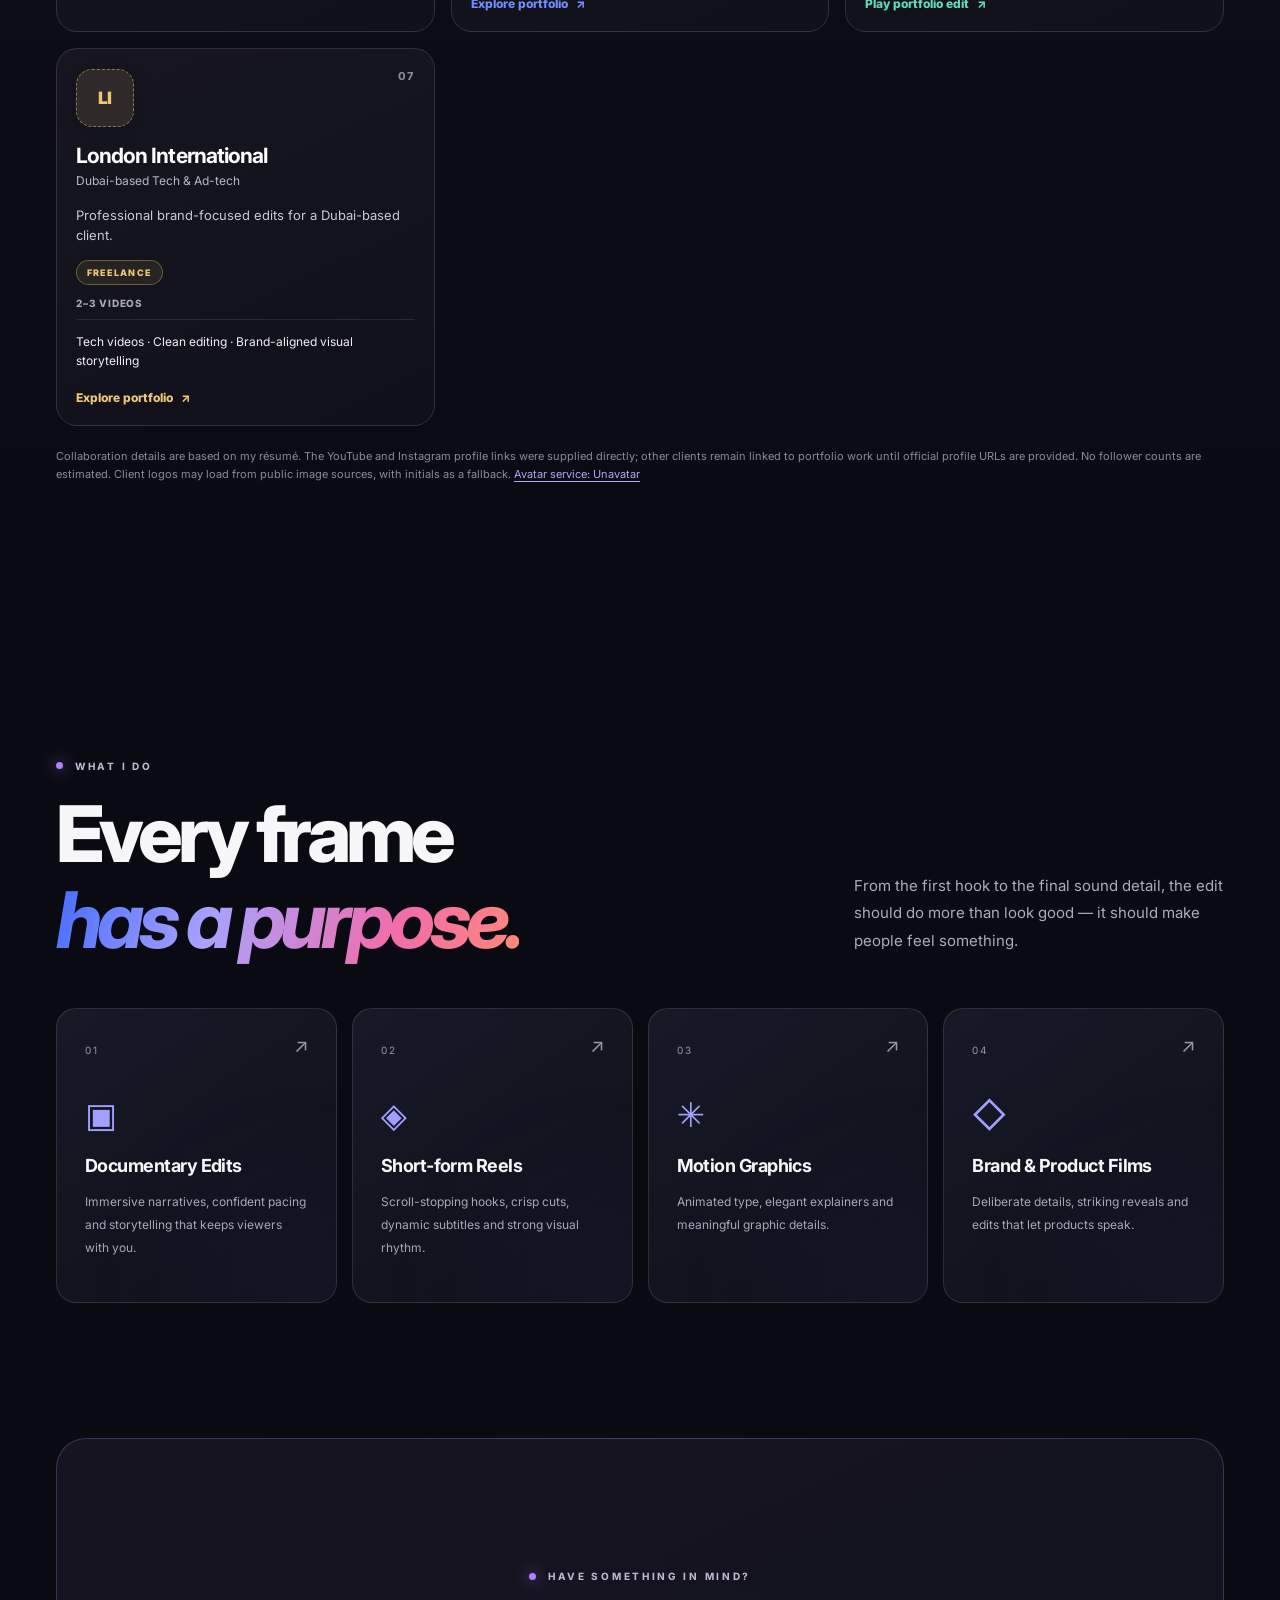
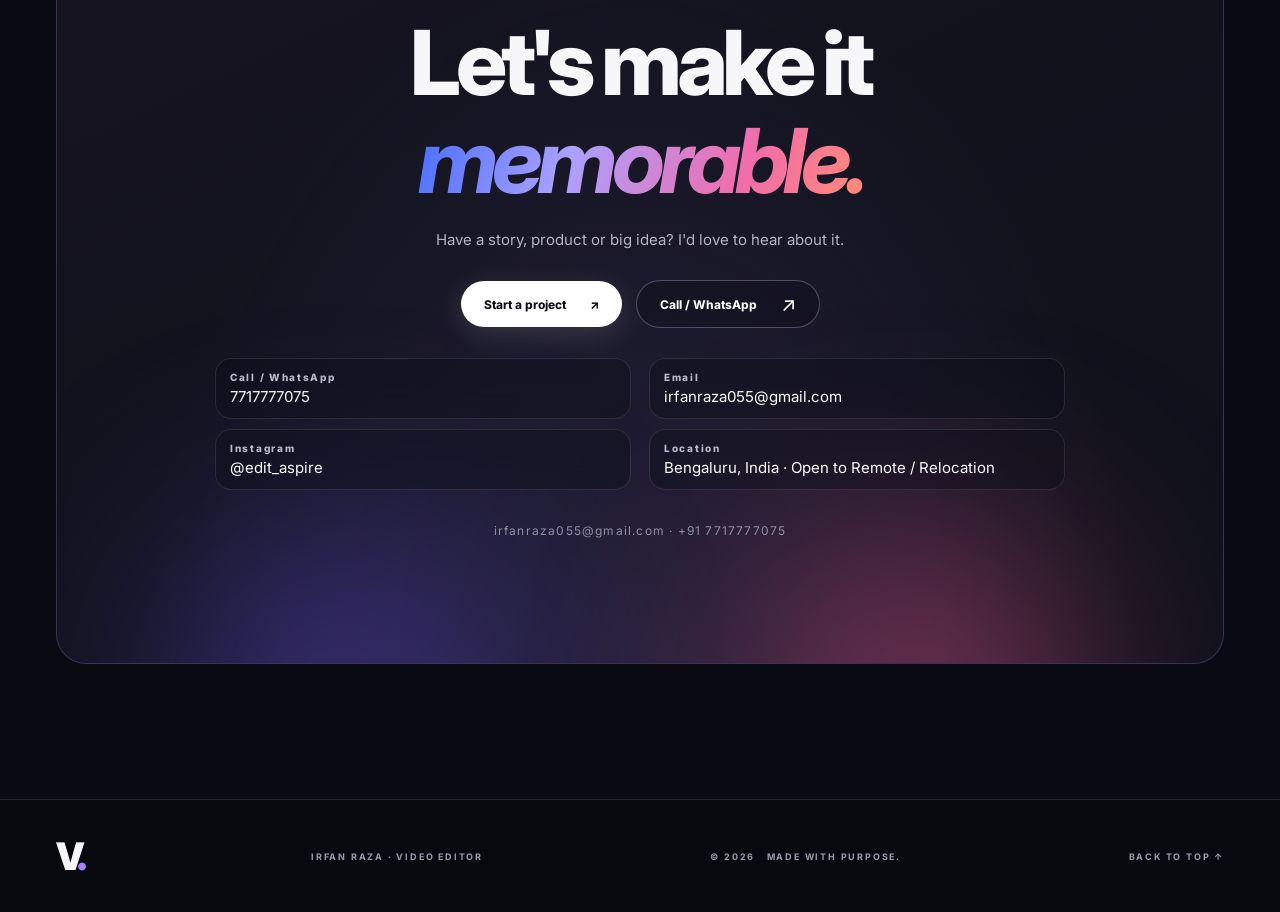
==== commit fecd0aff: "Add files via upload" ====
--- a/index.html
+++ b/index.html
@@ -56,7 +56,6 @@
 <div class="stage-figure">
 <img alt="Irfan Raza in a cream blazer" class="stage-poster" decoding="async" fetchpriority="high" height="718" src="assets/hero-frames/f000.webp" width="771"/>
 <canvas aria-hidden="true" class="stage-canvas"></canvas>
-<canvas aria-hidden="true" class="stage-particles"></canvas>
 <ul class="stage-notes">
 <li class="stage-note note-a" data-at="0"><i class="stage-dot"></i><i class="stage-line"></i><span class="stage-label"><strong>5+ years</strong><span>editing, story &amp; motion</span></span></li>
 <li class="stage-note note-b" data-at="0"><i class="stage-dot"></i><i class="stage-line"></i><span class="stage-label"><strong>200+ projects</strong><span>reels, docs &amp; brand films</span></span></li>
--- a/styles.css
+++ b/styles.css
@@ -472,11 +472,13 @@
   .hero-pin.is-pinned .hero{position:sticky;top:var(--pin-top,0px)}
   .hero-pin.is-pinned .hero-pin-space{height:var(--pin-distance,110vh)}
 }
-.stage-particles{position:absolute;top:-35%;bottom:-35%;left:-45%;right:-45%;width:190%;height:170%;pointer-events:none;opacity:0;transition:opacity .5s ease;-webkit-mask-image:linear-gradient(0deg,transparent 21.8%,#000 35.6%);mask-image:linear-gradient(0deg,transparent 21.8%,#000 35.6%)}
 .hero-stage.js-stage .stage-poster{opacity:0}
-.hero-stage.is-assembling .stage-particles{opacity:1;transition:none}
-.stage-canvas{transition:opacity .5s ease}
+.hero-stage.is-assembling .stage-canvas{transition:opacity .5s ease}
 .stage-hint{position:absolute;z-index:4;left:50%;bottom:6%;transform:translateX(-50%);display:flex;align-items:center;gap:9px;padding:8px 14px;border:1px solid rgba(255,255,255,.18);border-radius:99px;background:rgba(14,16,28,.66);backdrop-filter:blur(10px);-webkit-backdrop-filter:blur(10px);font-size:11px;font-weight:700;color:#e6e4f2;white-space:nowrap;opacity:0;transition:opacity .4s ease}
 .stage-hint:before{content:'';width:11px;height:17px;border:1.5px solid #d9d6ea;border-radius:7px;box-sizing:border-box;background:radial-gradient(circle at 50% 30%,#fff 1.5px,transparent 2px)}
 .hero-stage.show-hint .stage-hint{opacity:1}
 @media (min-width:801px){.stage-hint{bottom:auto;top:74%;left:-2%;transform:none}}
+
+/* V17: full-window particle blast on open */
+.page-particles{position:fixed;inset:0;width:100vw;height:100vh;z-index:60;pointer-events:none;transition:opacity .45s ease}
+.page-particles.is-gone{opacity:0}
